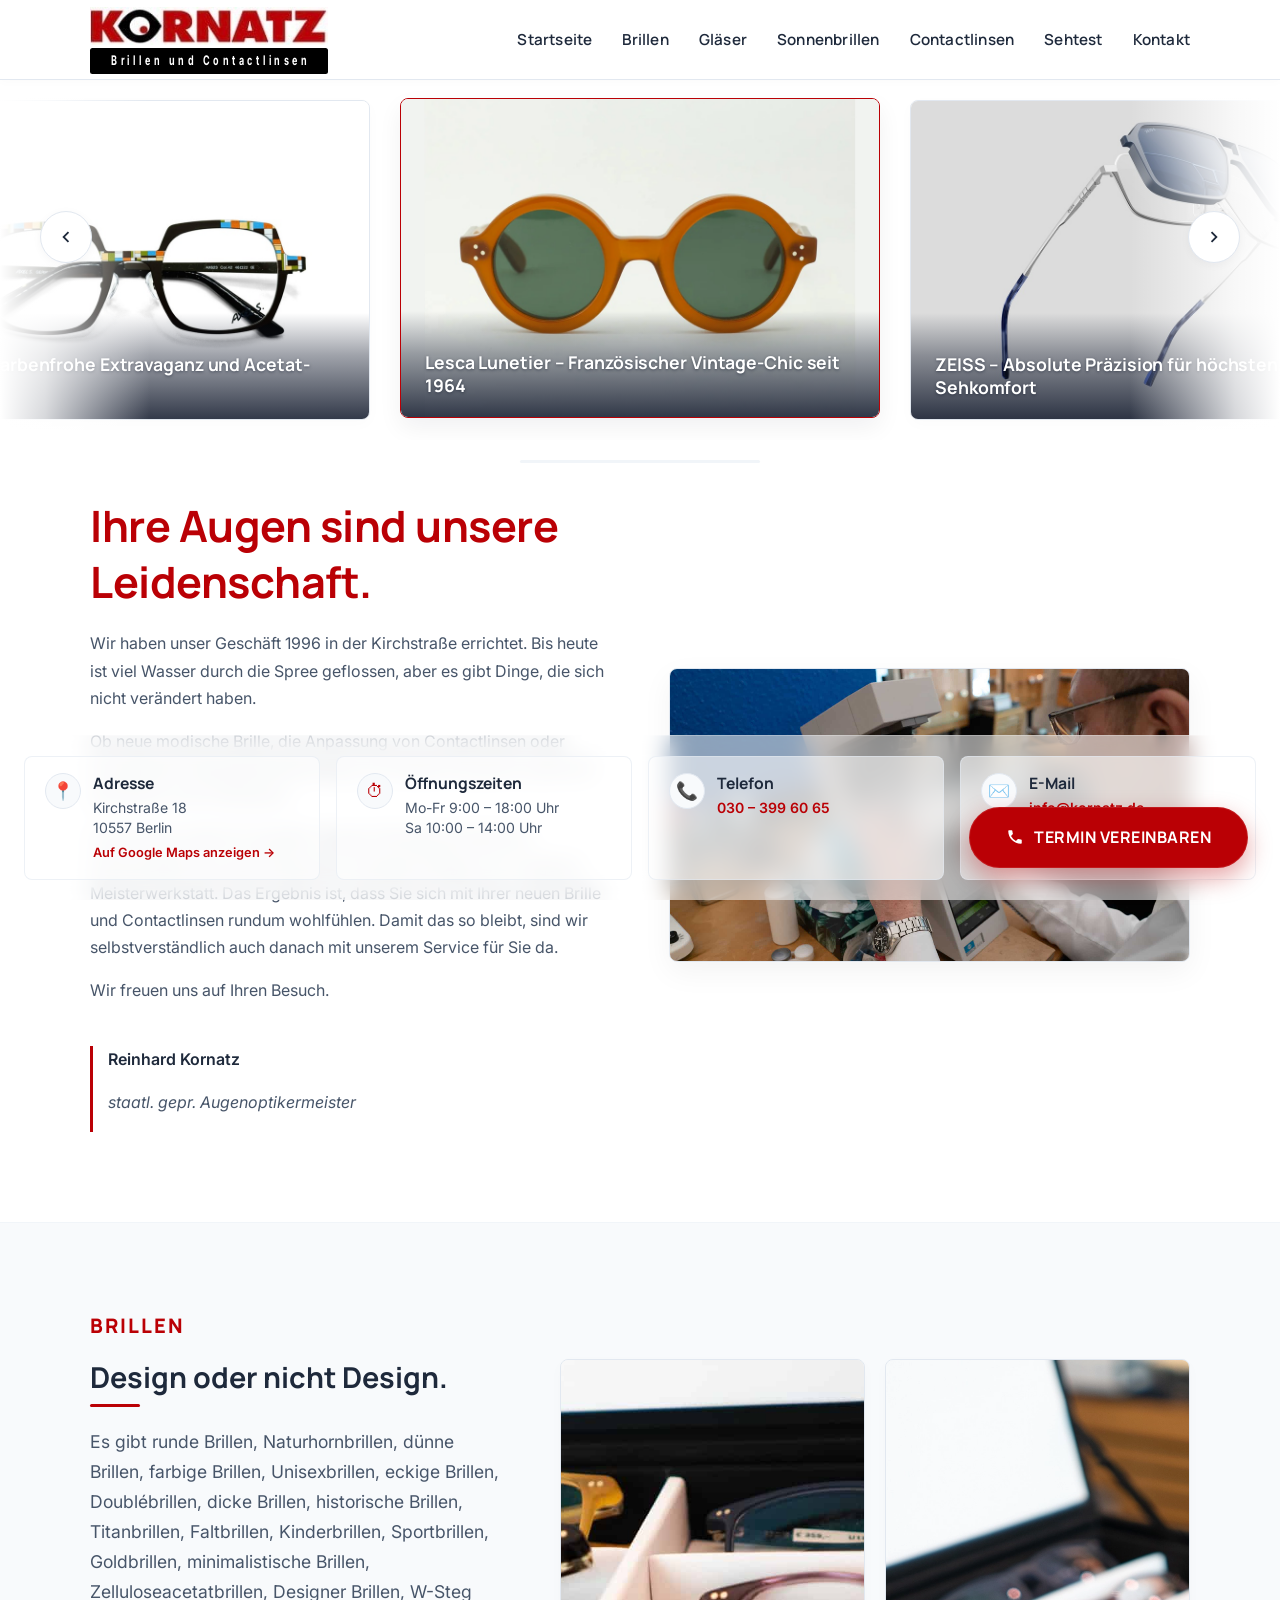
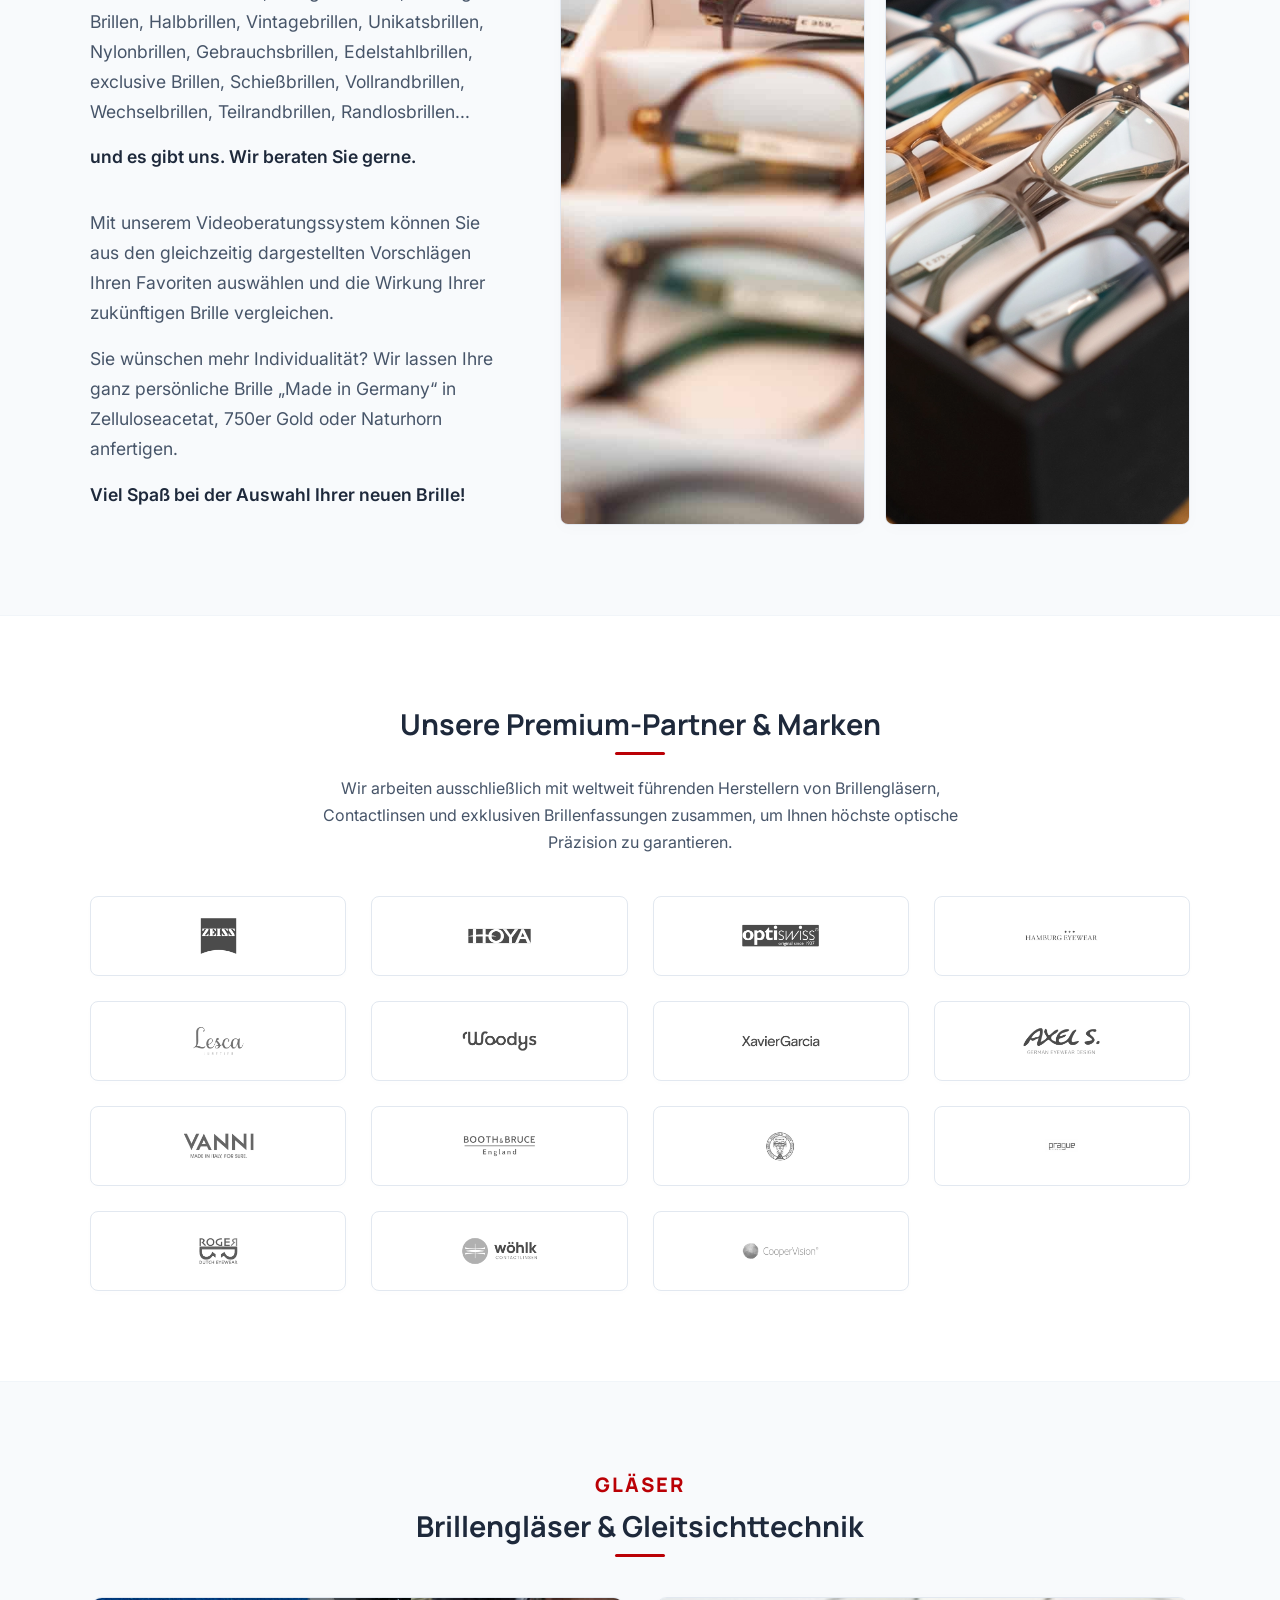
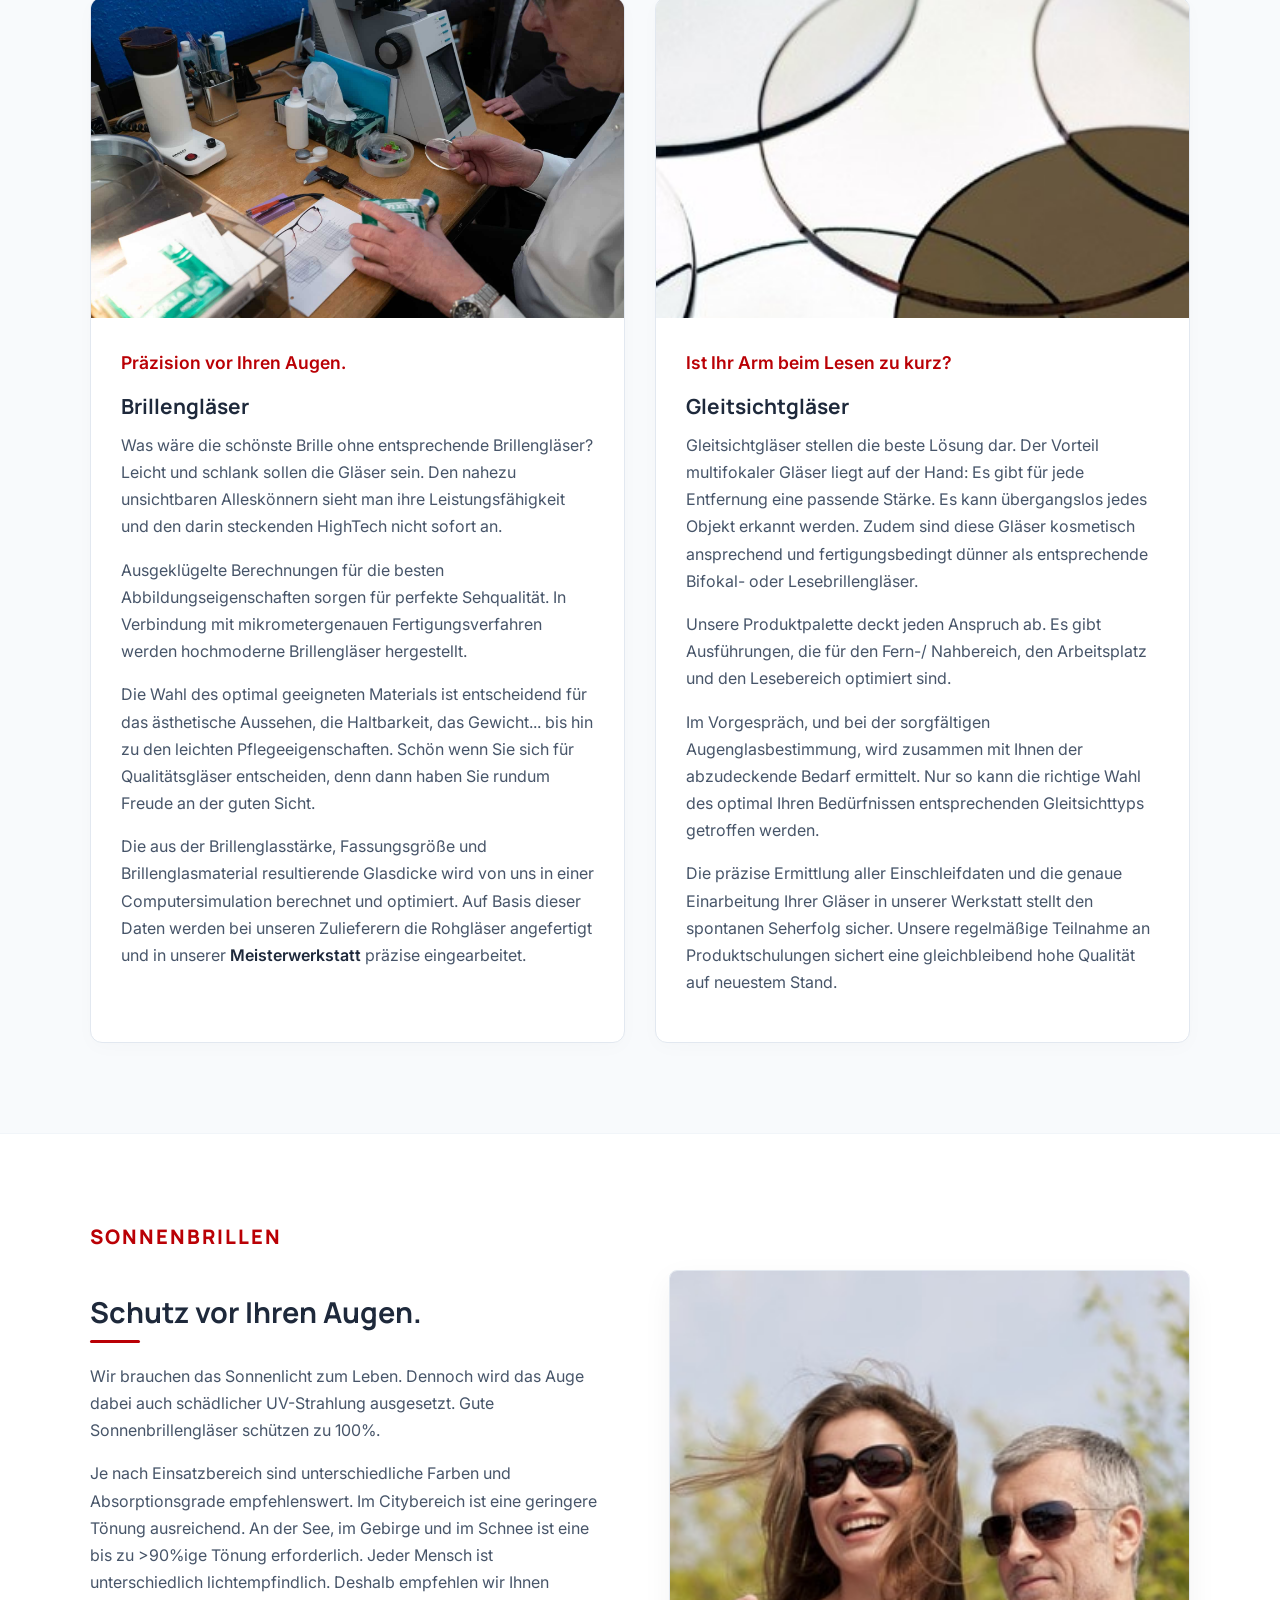
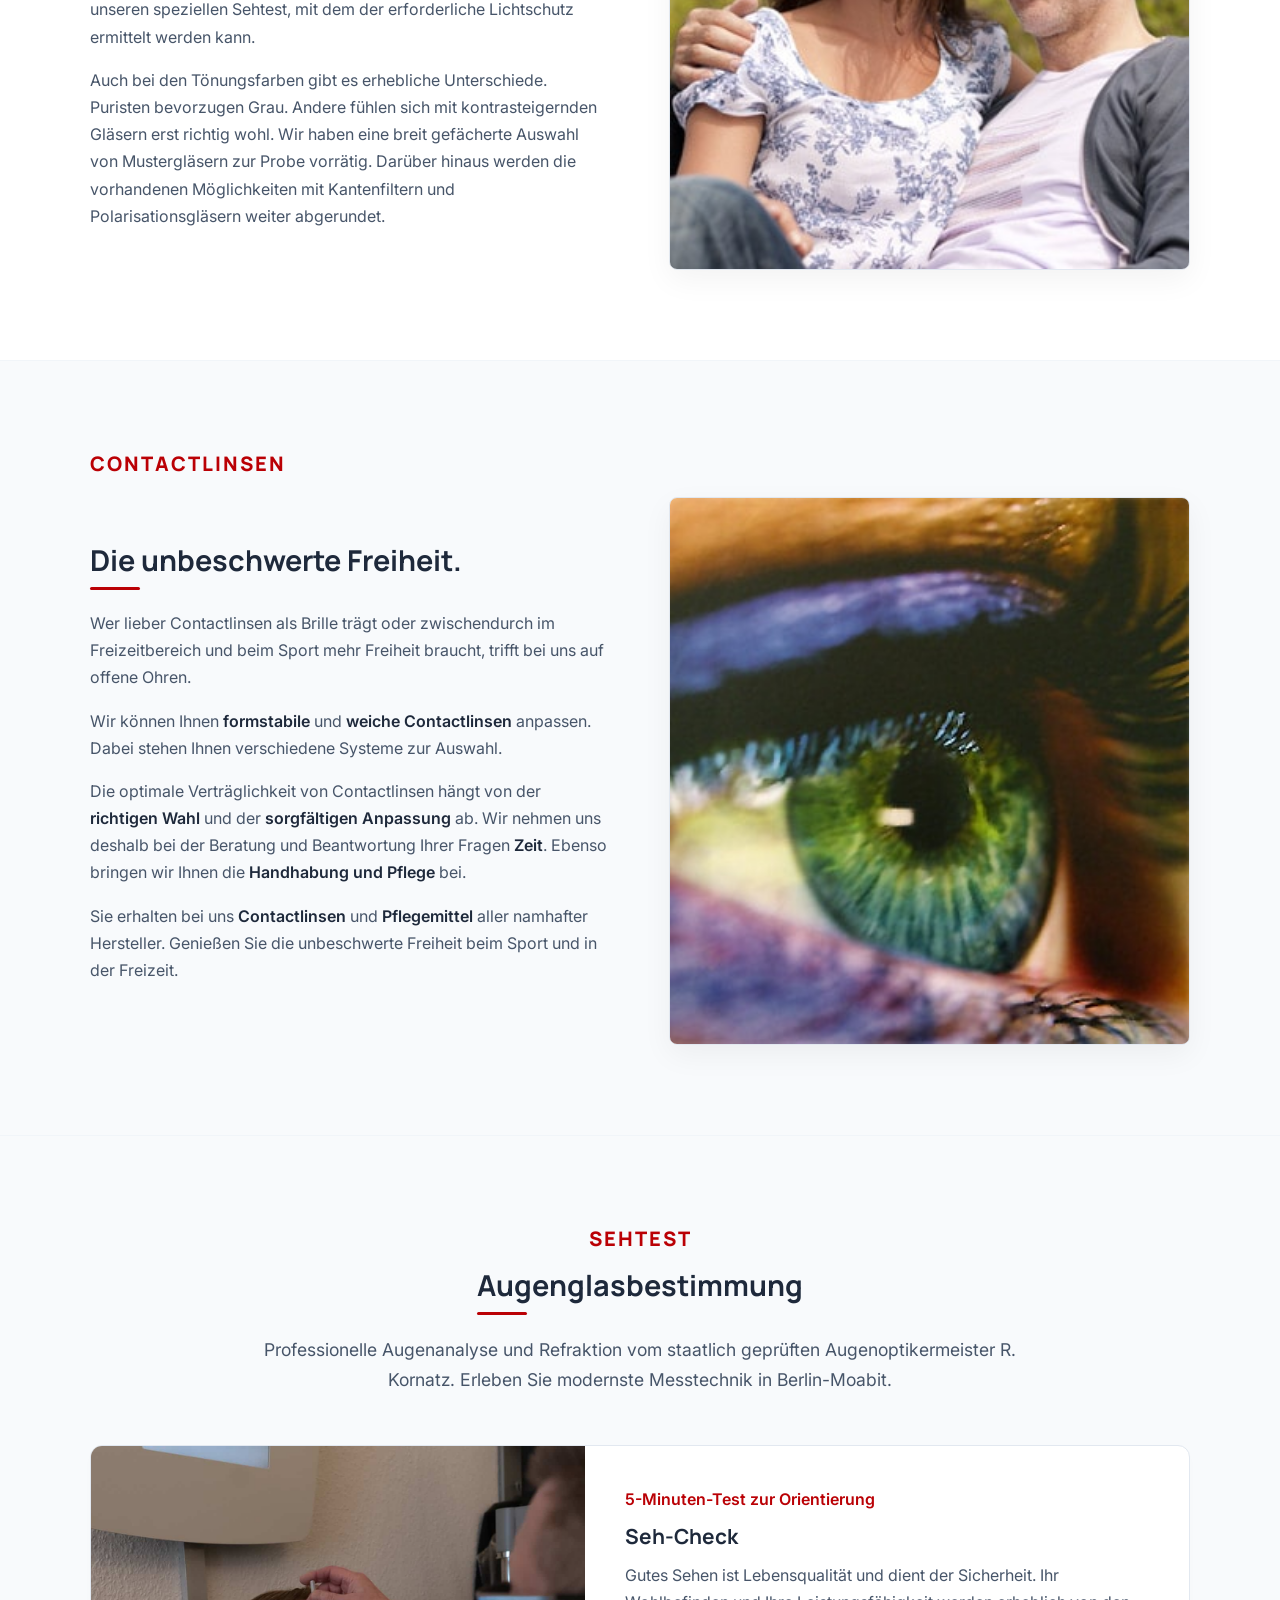
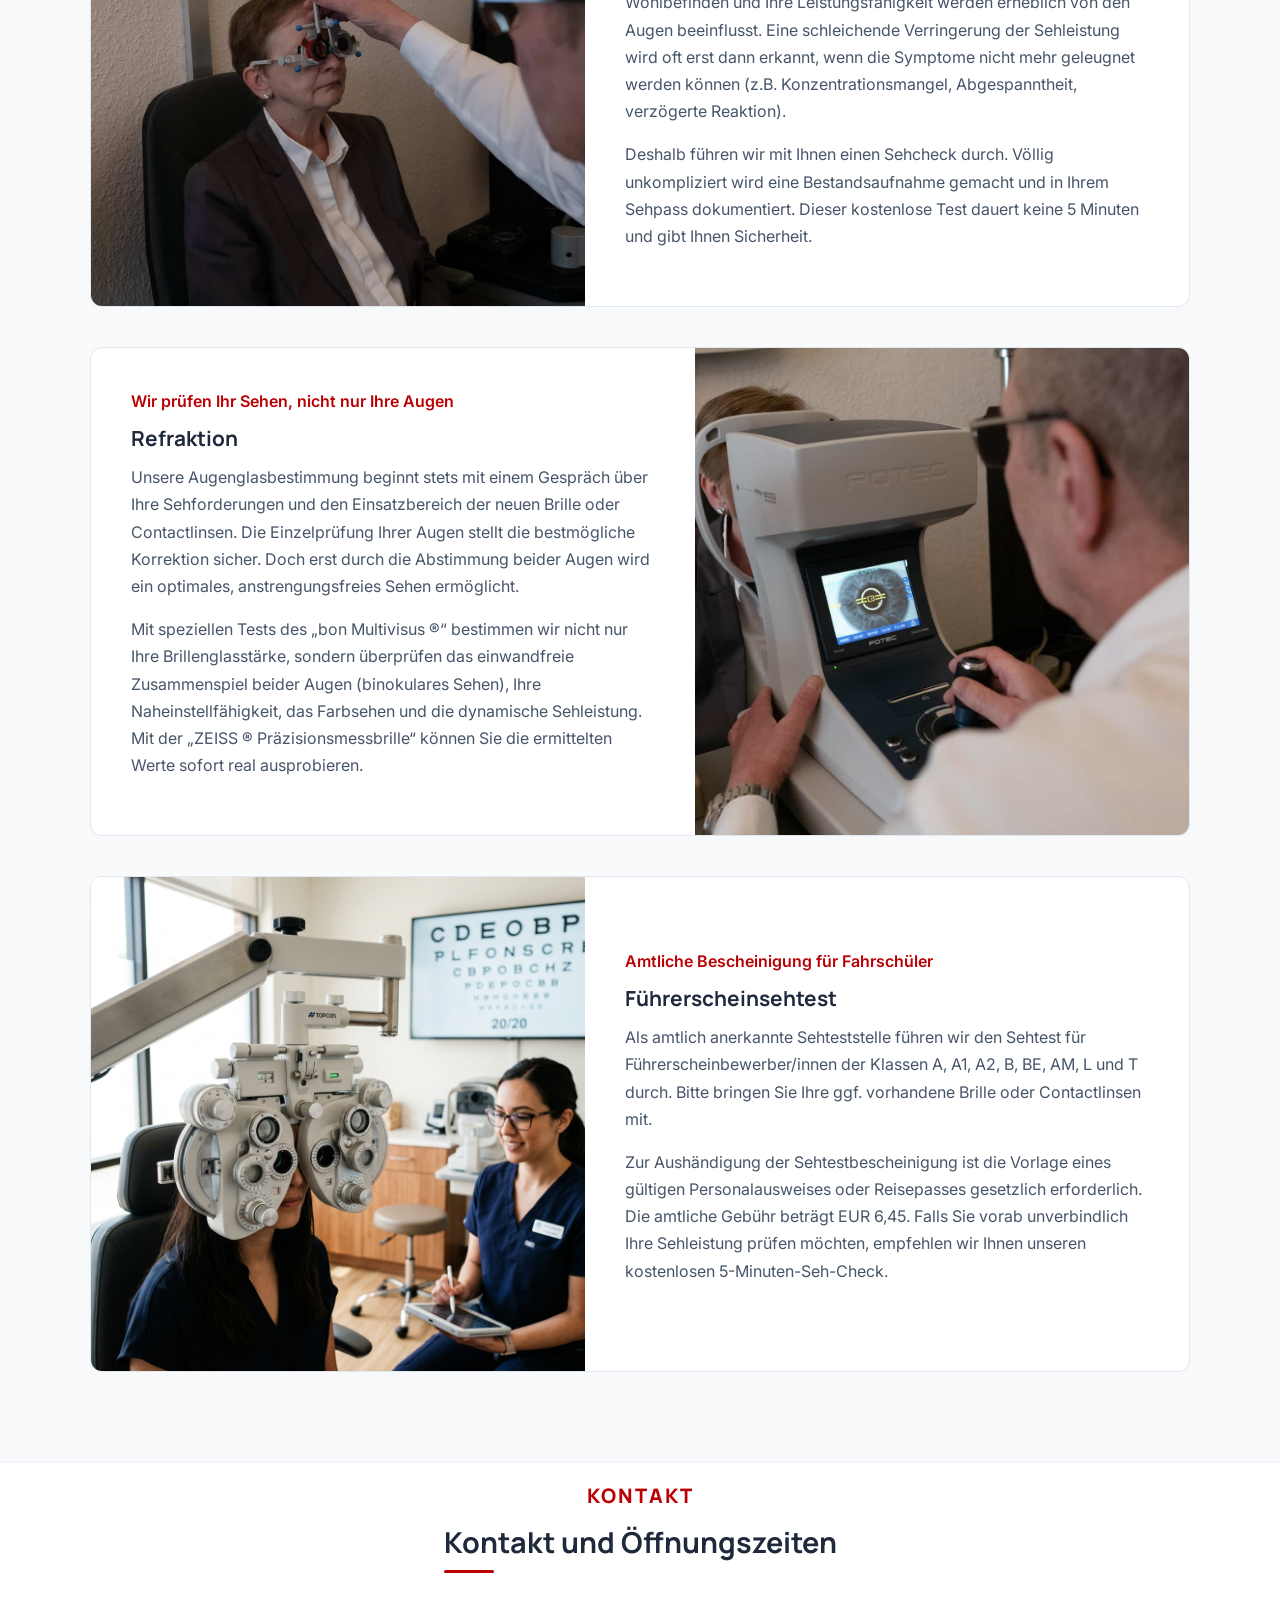
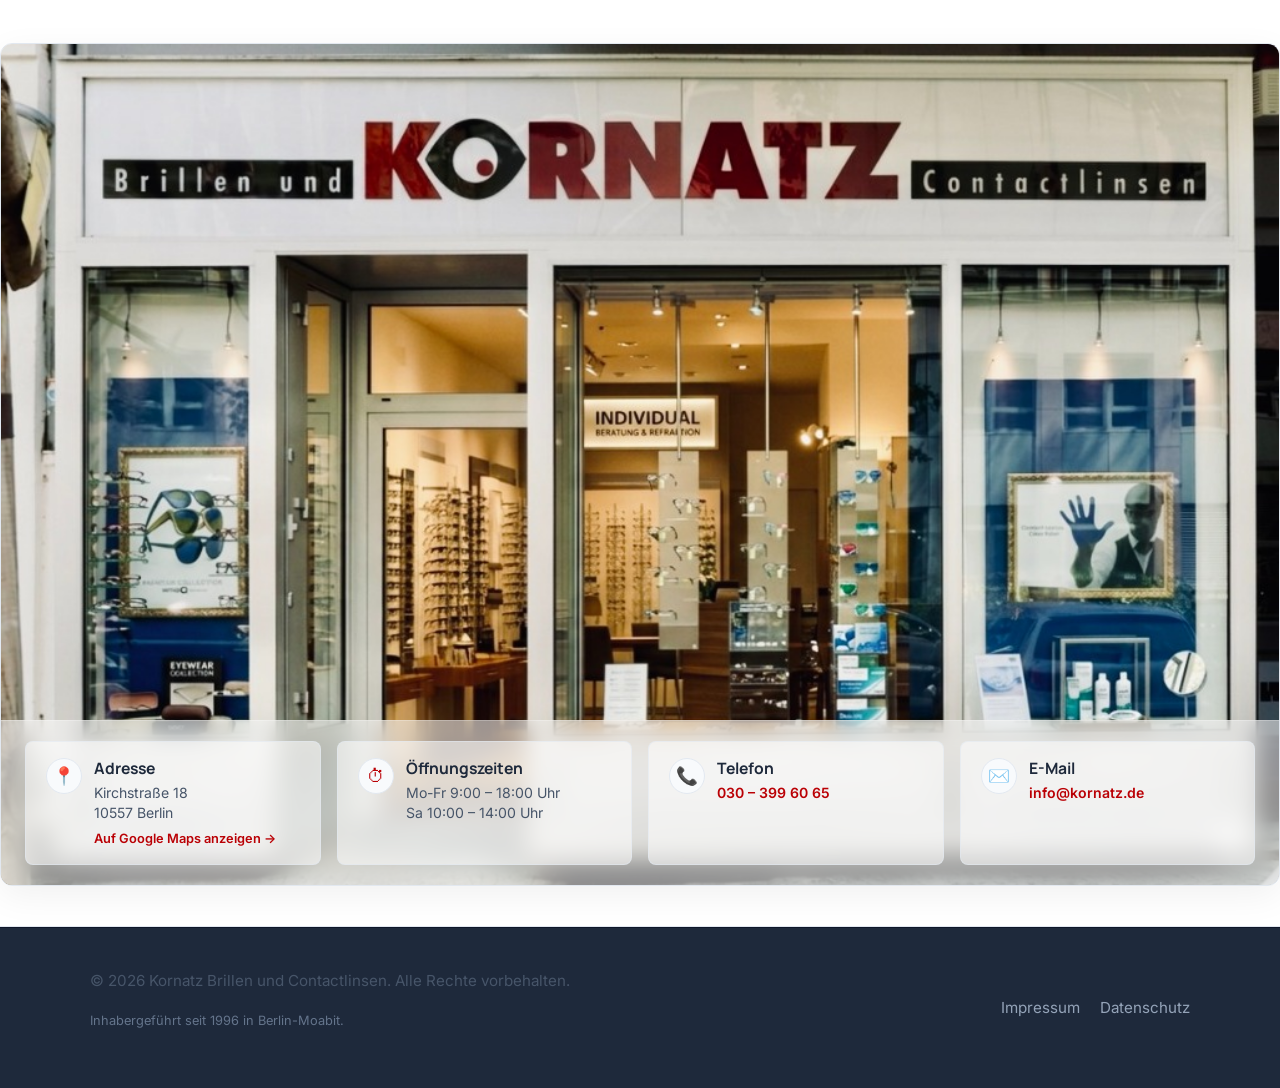
==== website/index.html @ ebb7fff6 "Add GitHub Actions workflow for deploying static content to GitHub Pages" ====
<!DOCTYPE html>
<html lang="de">

<head>
  <meta charset="UTF-8">
  <meta name="viewport" content="width=device-width, initial-scale=1.0">
  <title>Kornatz.de | Brillen und Contactlinsen</title>
  <meta name="description"
    content="Kornatz Brillen und Contactlinsen in Berlin Moabit. Ihr inhabergeführter Optiker seit 1996. Erleben Sie fachkundige Beratung, präzise Augenglasbestimmung und meisterhafte Anfertigung.">

  <!-- Preconnect Google Fonts for faster rendering -->
  <link rel="preconnect" href="https://fonts.googleapis.com">
  <link rel="preconnect" href="https://fonts.gstatic.com" crossorigin>
  <link
    href="https://fonts.googleapis.com/css2?family=Inter:wght@300;400;500;600;700&family=Manrope:wght@400;500;600;700;800&display=swap"
    rel="stylesheet">

  <!-- Custom design system stylesheet -->
  <link rel="stylesheet" href="style.css">
</head>

<body id="home">

  <!-- Header Navigation Area -->
  <header>
    <div class="container header-container">
      <a href="#home" class="logo-link" aria-label="Kornatz.de Startseite">
        <div class="logo-container">
          <img class="logo-img" src="images/logo.jpg" alt="Kornatz Brillen und Contactlinsen Logo">
          <div class="logo-banderole"><span class="logo-claim">Brillen und Contactlinsen</span></div>
        </div>
      </a>

      <!-- CSS Checkbox Hack for Hamburger Menu -->
      <input class="menu-btn" type="checkbox" id="menu-btn">
      <label class="menu-icon" for="menu-btn" aria-label="Menü öffnen/schließen">
        <span class="navicon"></span>
      </label>

      <nav class="nav-links">
        <a href="#home" onclick="document.getElementById('menu-btn').checked = false;">Startseite</a>
        <a href="#brillen" onclick="document.getElementById('menu-btn').checked = false;">Brillen</a>
        <a href="#glaeser" onclick="document.getElementById('menu-btn').checked = false;">Gläser</a>
        <a href="#sonnenschutz" onclick="document.getElementById('menu-btn').checked = false;">Sonnenbrillen</a>
        <a href="#contactlinsen" onclick="document.getElementById('menu-btn').checked = false;">Contactlinsen</a>
        <a href="#sehtest" onclick="document.getElementById('menu-btn').checked = false;">Sehtest</a>
        <a href="#kontakt" onclick="document.getElementById('menu-btn').checked = false;">Kontakt</a>
      </nav>
    </div>
  </header>

  <!-- Static Visual Gallery (Full-bleed breakout at very top of home page) -->
  <div class="carousel-container" id="carouselContainer">
    <!-- Chevron Left -->
    <button id="prevBtn" class="nav-btn nav-btn-left" aria-label="Zurück scrollen">
      <svg viewBox="0 0 24 24">
        <path d="M15.41 7.41L14 6l-6 6 6 6 1.41-1.41L10.83 12z" />
      </svg>
    </button>

    <!-- Horizontal Swipable Scroll Viewport -->
    <div class="carousel-viewport" id="carouselViewport" tabIndex="0"
      aria-label="Kornatz Interaktives Brillen-Karussell">
      <div class="carousel-track">

        <!-- ==================== SET A (Clones for left wrapping boundary) ==================== -->
        <!-- Card 1: Lesca Lunetier -->
        <div class="gallery-card" data-index="0" data-original="0">
          <div class="card-inner">
            <div class="card-image-wrapper">
              <img src="brillen/lesca.jpg" alt="Lesca Lunetier Brille" loading="lazy">
            </div>
            <div class="card-caption">
              <h3>Lesca Lunetier – Französischer Vintage-Chic seit 1964</h3>
            </div>
          </div>
        </div>

        <!-- Card 2: ZEISS -->
        <div class="gallery-card" data-index="1" data-original="1">
          <div class="card-inner">
            <div class="card-image-wrapper">
              <img src="brillen/zeiss.jpg" alt="ZEISS Brillenglas-Technologie" loading="lazy">
            </div>
            <div class="card-caption">
              <h3>ZEISS – Absolute Präzision für höchsten Sehkomfort</h3>
            </div>
          </div>
        </div>

        <!-- Card 3: Optiswiss -->
        <div class="gallery-card" data-index="2" data-original="2">
          <div class="card-inner">
            <div class="card-image-wrapper">
              <img src="brillen/optiswiss.jpg" alt="Optiswiss Schweizer Gläser" loading="lazy">
            </div>
            <div class="card-caption">
              <h3>Optiswiss – Schweizer Qualitätsgläser seit 1917</h3>
            </div>
          </div>
        </div>

        <!-- Card 4: Woodys Eyewear -->
        <div class="gallery-card" data-index="3" data-original="3">
          <div class="card-inner">
            <div class="card-image-wrapper">
              <img src="brillen/woodies.jpg" alt="Woodys Eyewear Brille" loading="lazy">
            </div>
            <div class="card-caption">
              <h3>Woodys Eyewear – Detailverliebter Farbakzent aus Barcelona</h3>
            </div>
          </div>
        </div>

        <!-- Card 5: Xavier Garcia -->
        <div class="gallery-card" data-index="4" data-original="4">
          <div class="card-inner">
            <div class="card-image-wrapper">
              <img src="brillen/xavier-garcia.jpg" alt="Xavier Garcia Designerbrille" loading="lazy">
            </div>
            <div class="card-caption">
              <h3>Xavier Garcia – Expressive Formen und mediterraner Charakter</h3>
            </div>
          </div>
        </div>

        <!-- Card 6: Axel S. Eyewear -->
        <div class="gallery-card" data-index="5" data-original="5">
          <div class="card-inner">
            <div class="card-image-wrapper">
              <img src="brillen/axel-s.jpg" alt="Axel S. Eyewear Brille" loading="lazy">
            </div>
            <div class="card-caption">
              <h3>Axel S. – Farbenfrohe Extravaganz und Acetat-Design</h3>
            </div>
          </div>
        </div>

        <!-- ==================== SET B (Main Interactive Core Set) ==================== -->
        <!-- Card 7: Lesca Lunetier -->
        <div class="gallery-card" data-index="6" data-original="0">
          <div class="card-inner">
            <div class="card-image-wrapper">
              <img src="brillen/lesca.jpg" alt="Lesca Lunetier Brille" loading="lazy">
            </div>
            <div class="card-caption">
              <h3>Lesca Lunetier – Französischer Vintage-Chic seit 1964</h3>
            </div>
          </div>
        </div>

        <!-- Card 8: ZEISS -->
        <div class="gallery-card" data-index="7" data-original="1">
          <div class="card-inner">
            <div class="card-image-wrapper">
              <img src="brillen/zeiss.jpg" alt="ZEISS Brillenglas-Technologie" loading="lazy">
            </div>
            <div class="card-caption">
              <h3>ZEISS – Absolute Präzision für höchsten Sehkomfort</h3>
            </div>
          </div>
        </div>

        <!-- Card 9: Optiswiss -->
        <div class="gallery-card" data-index="8" data-original="2">
          <div class="card-inner">
            <div class="card-image-wrapper">
              <img src="brillen/optiswiss.jpg" alt="Optiswiss Schweizer Gläser" loading="lazy">
            </div>
            <div class="card-caption">
              <h3>Optiswiss – Schweizer Qualitätsgläser seit 1917</h3>
            </div>
          </div>
        </div>

        <!-- Card 10: Woodys Eyewear -->
        <div class="gallery-card" data-index="9" data-original="3">
          <div class="card-inner">
            <div class="card-image-wrapper">
              <img src="brillen/woodies.jpg" alt="Woodys Eyewear Brille" loading="lazy">
            </div>
            <div class="card-caption">
              <h3>Woodys Eyewear – Detailverliebter Farbakzent aus Barcelona</h3>
            </div>
          </div>
        </div>

        <!-- Card 11: Xavier Garcia -->
        <div class="gallery-card" data-index="10" data-original="4">
          <div class="card-inner">
            <div class="card-image-wrapper">
              <img src="brillen/xavier-garcia.jpg" alt="Xavier Garcia Designerbrille" loading="lazy">
            </div>
            <div class="card-caption">
              <h3>Xavier Garcia – Expressive Formen und mediterraner Charakter</h3>
            </div>
          </div>
        </div>

        <!-- Card 12: Axel S. Eyewear -->
        <div class="gallery-card" data-index="11" data-original="5">
          <div class="card-inner">
            <div class="card-image-wrapper">
              <img src="brillen/axel-s.jpg" alt="Axel S. Eyewear Brille" loading="lazy">
            </div>
            <div class="card-caption">
              <h3>Axel S. – Farbenfrohe Extravaganz und Acetat-Design</h3>
            </div>
          </div>
        </div>

        <!-- ==================== SET C (Clones for right wrapping boundary) ==================== -->
        <!-- Card 13: Lesca Lunetier -->
        <div class="gallery-card" data-index="12" data-original="0">
          <div class="card-inner">
            <div class="card-image-wrapper">
              <img src="brillen/lesca.jpg" alt="Lesca Lunetier Brille" loading="lazy">
            </div>
            <div class="card-caption">
              <h3>Lesca Lunetier – Französischer Vintage-Chic seit 1964</h3>
            </div>
          </div>
        </div>

        <!-- Card 14: ZEISS -->
        <div class="gallery-card" data-index="13" data-original="1">
          <div class="card-inner">
            <div class="card-image-wrapper">
              <img src="brillen/zeiss.jpg" alt="ZEISS Brillenglas-Technologie" loading="lazy">
            </div>
            <div class="card-caption">
              <h3>ZEISS – Absolute Präzision für höchsten Sehkomfort</h3>
            </div>
          </div>
        </div>

        <!-- Card 15: Optiswiss -->
        <div class="gallery-card" data-index="14" data-original="2">
          <div class="card-inner">
            <div class="card-image-wrapper">
              <img src="brillen/optiswiss.jpg" alt="Optiswiss Schweizer Gläser" loading="lazy">
            </div>
            <div class="card-caption">
              <h3>Optiswiss – Schweizer Qualitätsgläser seit 1917</h3>
            </div>
          </div>
        </div>

        <!-- Card 16: Woodys Eyewear -->
        <div class="gallery-card" data-index="15" data-original="3">
          <div class="card-inner">
            <div class="card-image-wrapper">
              <img src="brillen/woodies.jpg" alt="Woodys Eyewear Brille" loading="lazy">
            </div>
            <div class="card-caption">
              <h3>Woodys Eyewear – Detailverliebter Farbakzent aus Barcelona</h3>
            </div>
          </div>
        </div>

        <!-- Card 17: Xavier Garcia -->
        <div class="gallery-card" data-index="16" data-original="4">
          <div class="card-inner">
            <div class="card-image-wrapper">
              <img src="brillen/xavier-garcia.jpg" alt="Xavier Garcia Designerbrille" loading="lazy">
            </div>
            <div class="card-caption">
              <h3>Xavier Garcia – Expressive Formen und mediterraner Charakter</h3>
            </div>
          </div>
        </div>

        <!-- Card 18: Axel S. Eyewear -->
        <div class="gallery-card" data-index="17" data-original="5">
          <div class="card-inner">
            <div class="card-image-wrapper">
              <img src="brillen/axel-s.jpg" alt="Axel S. Eyewear Brille" loading="lazy">
            </div>
            <div class="card-caption">
              <h3>Axel S. – Farbenfrohe Extravaganz und Acetat-Design</h3>
            </div>
          </div>
        </div>

      </div>
    </div>

    <!-- Chevron Right -->
    <button id="nextBtn" class="nav-btn nav-btn-right" aria-label="Vorwärts scrollen">
      <svg viewBox="0 0 24 24">
        <path d="M8.59 16.59L10 18l6-6-6-6-1.41 1.41L13.17 12z" />
      </svg>
    </button>

    <!-- Bottom Controls & Scroll Progress Bar -->
    <div class="controls-container">
      <div class="progress-bar-container" aria-hidden="true">
        <div class="progress-bar-fill" id="progressBarFill"></div>
      </div>
    </div>
  </div>


  <!-- Hero Introduction Section -->
  <section class="hero-section">
    <div class="container hero-wrapper">
      <div class="info-bar">
        <div class="info-box">
          <div class="info-icon" aria-hidden="true">📍</div>
          <div class="info-content">
            <h3>Adresse</h3>
            <p>Kirchstraße 18<br>10557 Berlin</p>
            <p style="margin-top: 6px; font-size: 0.8rem;">
              <a href="https://www.google.com/maps/search/?api=1&query=Kornatz+Brillen+und+Contactlinsen+Kirchstraße+18+10557+Berlin"
                target="_blank" rel="noopener noreferrer" style="color: var(--accent-red); font-weight: 600;">
                Auf Google Maps anzeigen &rarr;
              </a>
            </p>
          </div>
        </div>
        <div class="info-box">
          <div class="info-icon" aria-hidden="true">⏱</div>
          <div class="info-content">
            <h3>Öffnungszeiten</h3>
            <p>Mo-Fr 9:00 – 18:00 Uhr<br>Sa 10:00 – 14:00 Uhr</p>
          </div>
        </div>
        <div class="info-box">
          <div class="info-icon" aria-hidden="true">📞</div>
          <div class="info-content">
            <h3>Telefon</h3>
            <p><a href="tel:0303996065">030 – 399 60 65</a></p>
          </div>
        </div>
        <div class="info-box">
          <div class="info-icon" aria-hidden="true">✉️</div>
          <div class="info-content">
            <h3>E-Mail</h3>
            <p><a href="mailto:info@kornatz.de">info@kornatz.de</a></p>
          </div>
        </div>
      </div>
      <div class="hero-text">
        <h1>Ihre Augen sind unsere Leidenschaft.</h1>
        <p>Wir haben unser Geschäft 1996 in der Kirchstraße errichtet. Bis heute ist viel Wasser durch die Spree
          geflossen, aber es gibt Dinge, die sich nicht verändert haben.</p>
        <p>Ob neue modische Brille, die Anpassung von Contactlinsen oder kompetente Augenglasbestimmung, wir beraten Sie
          gerne, jederzeit persönlich und umfassend.</p>
        <p>Unser Name steht für Qualität. In jede Anfertigung fließt Ihre Individualität und unser Wissen ein. Deshalb
          fertigen wir in eigener Meisterwerkstatt. Das Ergebnis ist, dass Sie sich mit Ihrer neuen Brille und
          Contactlinsen rundum wohlfühlen. Damit das so bleibt, sind wir selbstverständlich auch danach mit unserem
          Service für Sie da.</p>
        <p>Wir freuen uns auf Ihren Besuch.</p>
        <div class="signature">
          <p><strong>Reinhard Kornatz</strong></p>
          <p><em>staatl. gepr. Augenoptikermeister</em></p>
        </div>
      </div>
      <div class="hero-image-wrapper">
        <img src="images/storefront.jpg" alt="Kornatz Brillen und Linsen Ladenfront Moabit" width="2048" height="1152"
          loading="eager">
      </div>
    </div>
  </section>

  <!-- Brillen Collection Showcase -->
  <section id="brillen" class="bg-alt">
    <div class="container">
      <h1 class="section-chapter-title">Brillen</h1>
      <div class="showcase-grid" style="margin-top: 20px;">
        <div class="showcase-text">
          <h2>Design oder nicht Design.</h2>
          <p>Es gibt runde Brillen, Naturhornbrillen, dünne Brillen, farbige Brillen, Unisexbrillen, eckige Brillen,
            Doublébrillen, dicke Brillen, historische Brillen, Titanbrillen, Faltbrillen, Kinderbrillen, Sportbrillen,
            Goldbrillen, minimalistische Brillen, Zelluloseacetatbrillen, Designer Brillen, W-Steg Brillen, Halbbrillen,
            Vintagebrillen, Unikatsbrillen, Nylonbrillen, Gebrauchsbrillen, Edelstahlbrillen, exclusive Brillen,
            Schießbrillen, Vollrandbrillen, Wechselbrillen, Teilrandbrillen, Randlosbrillen...</p>
          <p><strong>und es gibt uns. Wir beraten Sie gerne.</strong></p>
          <p style="margin-top: 20px;">Mit unserem Videoberatungssystem können Sie aus den gleichzeitig dargestellten
            Vorschlägen Ihren Favoriten auswählen und die Wirkung Ihrer zukünftigen Brille vergleichen.</p>
          <p>Sie wünschen mehr Individualität? Wir lassen Ihre ganz persönliche Brille „Made in Germany“ in
            Zelluloseacetat, 750er Gold oder Naturhorn anfertigen.</p>
          <p><strong>Viel Spaß bei der Auswahl Ihrer neuen Brille!</strong></p>
        </div>
        <div class="showcase-images">
          <div class="img-frame">
            <img src="images/brillen_showcase1.jpg" alt="Kornatz Brillen Kollektion Nahaufnahme" width="2048"
              height="1152" loading="lazy">
          </div>
          <div class="img-frame">
            <img src="images/brillen_showcase2.webp" alt="Kornatz Brillenberatung & Details" width="819" height="1152"
              loading="lazy">
          </div>
        </div>
      </div>
    </div>
  </section>

  <!-- Brands Section -->
  <section id="brands">
    <div class="container">
      <h2 class="align-center">Unsere Premium-Partner & Marken</h2>
      <p style="text-align: center; max-width: 700px; margin: 0 auto 30px auto; color: var(--text-secondary);">Wir
        arbeiten ausschließlich mit weltweit führenden Herstellern von Brillengläsern, Contactlinsen und exklusiven
        Brillenfassungen zusammen, um Ihnen höchste optische Präzision zu garantieren.</p>

      <div class="brands-grid">
        <div class="brand-card"><img src="images/brands/zeiss.webp" alt="ZEISS Brillengläser" loading="lazy"></div>
        <div class="brand-card"><img src="images/brands/hoya.webp" alt="Hoya Lenses" loading="lazy"></div>
        <div class="brand-card"><img src="images/brands/optiswiss.webp" alt="Optiswiss" loading="lazy"></div>
        <div class="brand-card"><img src="images/brands/hb.webp" alt="Hoffmann Natural Eyewear" loading="lazy"></div>
        <div class="brand-card"><img src="images/brands/lesca.webp" alt="Lesca Lunetier" loading="lazy"></div>
        <div class="brand-card"><img src="images/brands/woodys.webp" alt="Woodys Eyewear" loading="lazy"></div>
        <div class="brand-card"><img src="images/brands/x-garcia.webp" alt="Xavier Garcia" loading="lazy"></div>
        <div class="brand-card"><img src="images/brands/axel.webp" alt="Axel S Eyewear" loading="lazy"></div>
        <div class="brand-card"><img src="images/brands/vanni.webp" alt="Vanni Eyewear" loading="lazy"></div>
        <div class="brand-card"><img src="images/brands/booth.webp" alt="Booth & Bruce" loading="lazy"></div>
        <div class="brand-card"><img src="images/brands/reinhold.webp" alt="Reinhold Eyewear" loading="lazy"></div>
        <div class="brand-card"><img src="images/brands/prague.webp" alt="Prague Eyewear" loading="lazy"></div>
        <div class="brand-card"><img src="images/brands/roger.webp" alt="Roger Eyewear" loading="lazy"></div>
        <div class="brand-card"><img src="images/brands/unbenannt.webp" alt="Kornatz Partner" loading="lazy"></div>
        <div class="brand-card"><img src="images/brands/cooper.webp" alt="CooperVision" loading="lazy"></div>
      </div>
    </div>
  </section>

  <!-- Glasses Section (Brillengläser & Gleitsichtgläser) -->
  <section id="glaeser" class="bg-alt">
    <div class="container">
      <h1 class="section-chapter-title align-center">Gläser</h1>
      <h2 class="align-center" style="margin-top: 10px;">Brillengläser & Gleitsichttechnik</h2>

      <div class="split-grid" style="margin-top: 40px;">
        <div class="split-card">
          <div class="split-card-img">
            <img src="images/brillenglaeser.jpg" alt="Optiker arbeitet an präzisen Brillengläsern" loading="lazy">
          </div>
          <div class="split-card-content">
            <p class="lead">Präzision vor Ihren Augen.</p>
            <h3>Brillengläser</h3>
            <p>Was wäre die schönste Brille ohne entsprechende Brillengläser? Leicht und schlank sollen die Gläser sein.
              Den nahezu unsichtbaren Alleskönnern sieht man ihre Leistungsfähigkeit und den darin steckenden HighTech
              nicht sofort an.</p>
            <p>Ausgeklügelte Berechnungen für die besten Abbildungseigenschaften sorgen für perfekte Sehqualität. In
              Verbindung mit mikrometergenauen Fertigungsverfahren werden hochmoderne Brillengläser hergestellt.</p>
            <p>Die Wahl des optimal geeigneten Materials ist entscheidend für das ästhetische Aussehen, die Haltbarkeit,
              das Gewicht... bis hin zu den leichten Pflegeeigenschaften. Schön wenn Sie sich für Qualitätsgläser
              entscheiden, denn dann haben Sie rundum Freude an der guten Sicht.</p>
            <p>Die aus der Brillenglasstärke, Fassungsgröße und Brillenglasmaterial resultierende Glasdicke wird von uns
              in einer Computersimulation berechnet und optimiert. Auf Basis dieser Daten werden bei unseren Zulieferern
              die Rohgläser angefertigt und in unserer <strong>Meisterwerkstatt</strong> präzise eingearbeitet.</p>
          </div>
        </div>

        <div class="split-card">
          <div class="split-card-img">
            <img src="images/brgl.jpg" alt="Nahaufnahme von meisterhaft geschliffenen Gleitsichtgläsern" loading="lazy">
          </div>
          <div class="split-card-content">
            <p class="lead">Ist Ihr Arm beim Lesen zu kurz?</p>
            <h3>Gleitsichtgläser</h3>
            <p>Gleitsichtgläser stellen die beste Lösung dar. Der Vorteil multifokaler Gläser liegt auf der Hand: Es
              gibt für jede Entfernung eine passende Stärke. Es kann übergangslos jedes Objekt erkannt werden. Zudem
              sind diese Gläser kosmetisch ansprechend und fertigungsbedingt dünner als entsprechende Bifokal- oder
              Lesebrillengläser.</p>
            <p>Unsere Produktpalette deckt jeden Anspruch ab. Es gibt Ausführungen, die für den Fern-/ Nahbereich, den
              Arbeitsplatz und den Lesebereich optimiert sind.</p>
            <p>Im Vorgespräch, und bei der sorgfältigen Augenglasbestimmung, wird zusammen mit Ihnen der abzudeckende
              Bedarf ermittelt. Nur so kann die richtige Wahl des optimal Ihren Bedürfnissen entsprechenden
              Gleitsichttyps getroffen werden.</p>
            <p>Die präzise Ermittlung aller Einschleifdaten und die genaue Einarbeitung Ihrer Gläser in unserer
              Werkstatt stellt den spontanen Seherfolg sicher. Unsere regelmäßige Teilnahme an Produktschulungen sichert
              eine gleichbleibend hohe Qualität auf neuestem Stand.</p>
          </div>
        </div>
      </div>
    </div>
  </section>

  <!-- Sonnenschutz Section -->
  <section id="sonnenschutz">
    <div class="container">
      <h1 class="section-chapter-title">Sonnenbrillen</h1>
      <div class="lenses-showcase" style="margin-top: 20px;">
        <div class="lenses-text">
          <h2>Schutz vor Ihren Augen.</h2>
          <p>Wir brauchen das Sonnenlicht zum Leben. Dennoch wird das Auge dabei auch schädlicher UV-Strahlung
            ausgesetzt. Gute Sonnenbrillengläser schützen zu 100%.</p>
          <p>Je nach Einsatzbereich sind unterschiedliche Farben und Absorptionsgrade empfehlenswert. Im Citybereich ist
            eine geringere Tönung ausreichend. An der See, im Gebirge und im Schnee ist eine bis zu &gt;90%ige Tönung
            erforderlich. Jeder Mensch ist unterschiedlich lichtempfindlich. Deshalb empfehlen wir Ihnen unseren
            speziellen Sehtest, mit dem der erforderliche Lichtschutz ermittelt werden kann.</p>
          <p>Auch bei den Tönungsfarben gibt es erhebliche Unterschiede. Puristen bevorzugen Grau. Andere fühlen sich
            mit kontrasteigernden Gläsern erst richtig wohl. Wir haben eine breit gefächerte Auswahl von Mustergläsern
            zur Probe vorrätig. Darüber hinaus werden die vorhandenen Möglichkeiten mit Kantenfiltern und
            Polarisationsgläsern weiter abgerundet.</p>
        </div>
        <div class="lenses-image-wrapper">
          <img src="images/hoya-sonne.jpg" alt="Sonnenschutzgläser Schutz vor UV-Strahlung" loading="lazy" width="800"
            height="533">
        </div>
      </div>
    </div>
  </section>

  <!-- Contactlinsen Section -->
  <section id="contactlinsen" class="bg-alt">
    <div class="container">
      <h1 class="section-chapter-title">Contactlinsen</h1>
      <div class="lenses-showcase reverse" style="margin-top: 20px;">
        <div class="lenses-image-wrapper">
          <img src="images/auge.jpeg" alt="Contactlinse wird auf das Auge aufgesetzt" loading="lazy" width="800"
            height="533">
        </div>
        <div class="lenses-text">
          <h2>Die unbeschwerte Freiheit.</h2>
          <p>Wer lieber Contactlinsen als Brille trägt oder zwischendurch im Freizeitbereich und beim Sport mehr
            Freiheit braucht, trifft bei uns auf offene Ohren.</p>
          <p>Wir können Ihnen <strong>formstabile</strong> und <strong>weiche Contactlinsen</strong> anpassen. Dabei
            stehen Ihnen verschiedene Systeme zur Auswahl.</p>
          <p>Die optimale Verträglichkeit von Contactlinsen hängt von der <strong>richtigen Wahl</strong> und der
            <strong>sorgfältigen Anpassung</strong> ab. Wir nehmen uns deshalb bei der Beratung und Beantwortung Ihrer
            Fragen <strong>Zeit</strong>. Ebenso bringen wir Ihnen die <strong>Handhabung und Pflege</strong> bei.
          </p>
          <p>Sie erhalten bei uns <strong>Contactlinsen</strong> und <strong>Pflegemittel</strong> aller namhafter
            Hersteller. Genießen Sie die unbeschwerte Freiheit beim Sport und in der Freizeit.</p>
        </div>
      </div>
    </div>
  </section>

  <!-- Eye Exam & Bestimmung Section -->
  <section id="sehtest" class="bg-alt">
    <div class="container">
      <h1 class="section-chapter-title align-center">Sehtest</h1>
      <div class="sehtest-intro" style="margin-top: 15px;">
        <h2>Augenglasbestimmung</h2>
        <p>Professionelle Augenanalyse und Refraktion vom staatlich geprüften Augenoptikermeister R. Kornatz. Erleben
          Sie modernste Messtechnik in Berlin-Moabit.</p>
      </div>

      <div class="tests-stack">

        <!-- Test 1: Seh-Check -->
        <div class="test-item">
          <div class="test-img-wrap">
            <img src="images/sehcheck.jpg" alt="Schneller Sehtest / Seh-Check" loading="lazy">
          </div>
          <div class="test-content-wrap">
            <p class="test-lead">5-Minuten-Test zur Orientierung</p>
            <h3>Seh-Check</h3>
            <p>Gutes Sehen ist Lebensqualität und dient der Sicherheit. Ihr Wohlbefinden und Ihre Leistungsfähigkeit
              werden erheblich von den Augen beeinflusst. Eine schleichende Verringerung der Sehleistung wird oft erst
              dann erkannt, wenn die Symptome nicht mehr geleugnet werden können (z.B. Konzentrationsmangel,
              Abgespanntheit, verzögerte Reaktion).</p>
            <p>Deshalb führen wir mit Ihnen einen Sehcheck durch. Völlig unkompliziert wird eine Bestandsaufnahme
              gemacht und in Ihrem Sehpass dokumentiert. Dieser kostenlose Test dauert keine 5 Minuten und gibt Ihnen
              Sicherheit.</p>
          </div>
        </div>

        <!-- Test 2: Refraktion -->
        <div class="test-item">
          <div class="test-img-wrap">
            <img src="images/refraktion.jpg" alt="Professionelle Refraktionsprüfung" loading="lazy">
          </div>
          <div class="test-content-wrap">
            <p class="test-lead">Wir prüfen Ihr Sehen, nicht nur Ihre Augen</p>
            <h3>Refraktion</h3>
            <p>Unsere Augenglasbestimmung beginnt stets mit einem Gespräch über Ihre Sehforderungen und den
              Einsatzbereich der neuen Brille oder Contactlinsen. Die Einzelprüfung Ihrer Augen stellt die bestmögliche
              Korrektion sicher. Doch erst durch die Abstimmung beider Augen wird ein optimales, anstrengungsfreies
              Sehen ermöglicht.</p>
            <p>Mit speziellen Tests des „bon Multivisus ®“ bestimmen wir nicht nur Ihre Brillenglasstärke, sondern
              überprüfen das einwandfreie Zusammenspiel beider Augen (binokulares Sehen), Ihre Naheinstellfähigkeit, das
              Farbsehen und die dynamische Sehleistung. Mit der „ZEISS ® Präzisionsmessbrille“ können Sie die
              ermittelten Werte sofort real ausprobieren.</p>
          </div>
        </div>

        <!-- Test 3: Führerscheinsehtest -->
        <div class="test-item">
          <div class="test-img-wrap">
            <img src="images/fuehrerscheinsehtest.png" alt="Amtlich anerkannter Führerschein-Sehtest" loading="lazy">
          </div>
          <div class="test-content-wrap">
            <p class="test-lead">Amtliche Bescheinigung für Fahrschüler</p>
            <h3>Führerscheinsehtest</h3>
            <p>Als amtlich anerkannte Sehteststelle führen wir den Sehtest für Führerscheinbewerber/innen der Klassen A,
              A1, A2, B, BE, AM, L und T durch. Bitte bringen Sie Ihre ggf. vorhandene Brille oder Contactlinsen mit.
            </p>
            <p>Zur Aushändigung der Sehtestbescheinigung ist die Vorlage eines gültigen Personalausweises oder
              Reisepasses gesetzlich erforderlich. Die amtliche Gebühr beträgt EUR 6,45. Falls Sie vorab unverbindlich
              Ihre Sehleistung prüfen möchten, empfehlen wir Ihnen unseren kostenlosen 5-Minuten-Seh-Check.</p>
          </div>
        </div>

      </div>
    </div>
  </section>


  <!-- Bottom Teaser Storefront Section (Grand Finale storefront visual) -->
  <section id="kontakt" class="teaser-section">
    <div class="container">
      <h1 class="section-chapter-title align-center">Kontakt</h1>
      <div class="sehtest-intro" style="margin-top: 15px;">
        <h2>Kontakt und Öffnungszeiten</h2>
      </div>
    </div>
    <div class="teaser-image-container">
      <img class="teaser-img" src="images/storefront_teaser.jpg"
        alt="Kornatz Brillen und Contactlinsen Ladenfront in Berlin-Moabit" width="1200" height="750" loading="lazy">

      <!-- Horizontal Info Bar (Öffnungszeiten etc) Overlaid on bottom of image -->
      <div class="info-bar">
        <div class="info-box">
          <div class="info-icon" aria-hidden="true">📍</div>
          <div class="info-content">
            <h3>Adresse</h3>
            <p>Kirchstraße 18<br>10557 Berlin</p>
            <p style="margin-top: 6px; font-size: 0.8rem;">
              <a href="https://www.google.com/maps/search/?api=1&query=Kornatz+Brillen+und+Contactlinsen+Kirchstraße+18+10557+Berlin"
                target="_blank" rel="noopener noreferrer" style="color: var(--accent-red); font-weight: 600;">
                Auf Google Maps anzeigen &rarr;
              </a>
            </p>
          </div>
        </div>
        <div class="info-box">
          <div class="info-icon" aria-hidden="true">⏱</div>
          <div class="info-content">
            <h3>Öffnungszeiten</h3>
            <p>Mo-Fr 9:00 – 18:00 Uhr<br>Sa 10:00 – 14:00 Uhr</p>
          </div>
        </div>
        <div class="info-box">
          <div class="info-icon" aria-hidden="true">📞</div>
          <div class="info-content">
            <h3>Telefon</h3>
            <p><a href="tel:0303996065">030 – 399 60 65</a></p>
          </div>
        </div>
        <div class="info-box">
          <div class="info-icon" aria-hidden="true">✉️</div>
          <div class="info-content">
            <h3>E-Mail</h3>
            <p><a href="mailto:info@kornatz.de">info@kornatz.de</a></p>
          </div>
        </div>
      </div>
    </div>
    </div>
  </section>

  <!-- Sticky Floating Bottom Right Viewport CTA Button -->
  <a href="tel:0303996065" class="floating-cta" aria-label="Termin vereinbaren per Telefonanruf">
    <svg viewBox="0 0 24 24" aria-hidden="true">
      <path
        d="M20.01 15.38c-1.23 0-2.42-.2-3.53-.56a.977.977 0 0 0-1.01.24l-2.2 2.2a15.045 15.045 0 0 1-6.59-6.59l2.2-2.21a.96.96 0 0 0 .25-1A11.36 11.36 0 0 1 8.5 4c0-.55-.45-1-1-1H4c-.55 0-1 .45-1 1 0 9.39 7.61 17 17 17 .55 0 1-.45 1-1v-3.59c0-.55-.45-1-1-1z" />
    </svg>
    <span>Termin vereinbaren</span>
  </a>

  <!-- Footer Area -->
  <footer>
    <div class="container footer-container">
      <div class="copyright">
        <p>&copy; 2026 Kornatz Brillen und Contactlinsen. Alle Rechte vorbehalten.</p>
        <p style="font-size: 0.8rem; margin-top: 5px; color: #64748b;">Inhabergeführt seit 1996 in Berlin-Moabit.</p>
      </div>
      <nav class="footer-nav">
        <a href="impressum.html">Impressum</a>
        <a href="datenschutz.html">Datenschutz</a>
      </nav>
    </div>
  </footer>

  <script src="gallery.js"></script>

</body>

</html>
---- website/style.css ----
/* ==========================================================================
   DESIGN SYSTEM & VARIABLES - KORNATZ STANDALONE STYLES
   ========================================================================== */
:root {
  /* Kornatz Curated Light Theme Palette */
  --bg-light: #ffffff;
  --bg-alt: #fdfdfd;
  --bg-track: #f8fafc;
  --bg-card: #ffffff;
  
  --border-card: #e2e8f0;
  --border-hover: #ba0005; /* Pure brand red */
  
  --text-primary: #1e293b; /* Charcoal */
  --text-secondary: #475569;
  --text-muted: #94a3b8;
  
  /* Accent Colors */
  --accent-red: #ba0005;
  --accent-red-hover: #960004;
  --accent-blue: #2ea3f2;
  
  /* Typography */
  --font-display: 'Manrope', -apple-system, BlinkMacSystemFont, "Segoe UI", Roboto, sans-serif;
  --font-body: 'Inter', -apple-system, BlinkMacSystemFont, "Segoe UI", Roboto, sans-serif;
  
  /* Layout */
  --max-width: 1140px;
}

/* ==========================================================================
   GLOBAL RESET & RESET
   ========================================================================== */
* {
  box-sizing: border-box;
  margin: 0;
  padding: 0;
}

html {
  scroll-behavior: smooth;
}

body {
  background-color: var(--bg-light);
  color: var(--text-primary);
  font-family: var(--font-body);
  font-size: 16px;
  line-height: 1.7;
  -webkit-font-smoothing: antialiased;
  -moz-osx-font-smoothing: grayscale;
}

a {
  color: var(--accent-red);
  text-decoration: none;
  transition: color 0.25s ease;
}

a:hover {
  color: var(--accent-red-hover);
}

img {
  max-width: 100%;
  height: auto;
  display: block;
}

h1, h2, h3 {
  font-family: var(--font-display);
  color: var(--text-primary);
  line-height: 1.3;
  font-weight: 700;
}

h1 {
  font-size: 1.95rem;
  color: var(--accent-red);
  letter-spacing: -0.5px;
}

.section-chapter-title {
  font-size: 1.25rem !important; /* Slightly smaller to act as a refined section tag */
  font-weight: 800;
  text-transform: uppercase;
  letter-spacing: 2px;
  color: var(--accent-red);
  margin-bottom: 8px;
  display: block;
}

.section-chapter-title.align-center {
  text-align: center;
}

h2 {
  font-size: 1.8rem;
  margin-bottom: 20px;
  position: relative;
  display: inline-block;
}

h2::after {
  content: '';
  display: block;
  width: 50px;
  height: 3px;
  background-color: var(--accent-red);
  margin-top: 8px;
  border-radius: 2px;
}

/* Alignment center headings */
h2.align-center {
  display: block;
  text-align: center;
}

h2.align-center::after {
  margin: 8px auto 0 auto;
}

h3 {
  font-size: 1.3rem;
  margin-bottom: 12px;
  color: var(--text-primary);
}

p {
  margin-bottom: 1rem;
  color: var(--text-secondary);
}

strong {
  font-weight: 600;
  color: var(--text-primary);
}

/* ==========================================================================
   CONTAINER & SECTION SYSTEMS (MOBILE-FIRST)
   ========================================================================== */
.container {
  width: 100%;
  padding-left: 20px;
  padding-right: 20px;
  margin-left: auto;
  margin-right: auto;
  max-width: var(--max-width);
}

section {
  padding: 60px 0;
  border-bottom: 1px solid #f1f5f9;
}

section[id] {
  scroll-margin-top: 35px; /* Offset sticky header (80px) and align headline 15px below bottom of header */
}

.bg-alt {
  background-color: var(--bg-track);
}

/* ==========================================================================
   HEADER & CSS-ONLY RESPONSIVE NAVIGATION
   ========================================================================== */
header {
  position: fixed;
  top: 0;
  left: 0;
  width: 100%;
  background-color: #ffffff;
  border-bottom: 1px solid #e2e8f0;
  z-index: 100;
  box-shadow: 0 2px 10px rgba(0, 0, 0, 0.02);
  height: 80px;
}

.header-container {
  display: flex;
  justify-content: space-between;
  align-items: center;
  height: 80px;
}

.logo-link {
  display: flex;
  align-items: center;
}

.logo-img {
  height: 38px;
  width: auto;
}

.logo-container {
  display: flex;
  flex-direction: column;
  align-items: stretch;
  width: fit-content;
  gap: 3px;
}

.logo-banderole {
  background-color: #000000;
  padding: 4px 0;
  border-radius: 2.5px;
  width: 100%;
  box-sizing: border-box;
  display: flex;
  justify-content: center;
  align-items: center;
}

.logo-claim {
  color: #ffffff !important;
  font-family: var(--font-body);
  font-weight: 700;
  font-size: 10.6px; /* Slightly adjusted to accommodate larger letter spacing */
  text-transform: none; /* No caps! */
  display: inline-block;
  transform: scale(0.85, 1.25); /* Taller and slightly wider letters! */
  transform-origin: center;
  letter-spacing: 4.0px; /* Beautifully increased margins between letters */
  padding-left: 4.0px; /* Centering offset */
  white-space: nowrap;
}

/* Navbar Toggle (CSS Checkbox hack) */
.menu-btn {
  display: none;
}

.menu-icon {
  cursor: pointer;
  padding: 10px;
  position: relative;
  user-select: none;
  z-index: 102;
}

.navicon {
  background: var(--text-primary);
  display: block;
  height: 2px;
  position: relative;
  transition: background .2s ease-out;
  width: 24px;
}

.navicon:before,
.navicon:after {
  background: var(--text-primary);
  content: '';
  display: block;
  height: 100%;
  position: absolute;
  transition: all .2s ease-out;
  width: 100%;
}

.navicon:before {
  top: 6px;
}

.navicon:after {
  bottom: 6px;
}

/* Nav Links - Mobile default hidden overlay */
.nav-links {
  position: fixed;
  top: 0;
  left: 0;
  width: 100%;
  height: 100vh;
  background-color: var(--bg-light);
  display: flex;
  flex-direction: column;
  justify-content: center;
  align-items: center;
  gap: 30px;
  z-index: 101;
  opacity: 0;
  visibility: hidden;
  transform: translateY(-20px);
  transition: all 0.3s cubic-bezier(0.16, 1, 0.3, 1);
}

.nav-links a {
  font-family: var(--font-display);
  font-weight: 600;
  font-size: 1.3rem;
  color: var(--text-primary);
  letter-spacing: 0.5px;
}

.nav-links a:hover {
  color: var(--accent-red);
}

/* Hamburger animations & toggle */
.menu-btn:checked ~ .nav-links {
  opacity: 1;
  visibility: visible;
  transform: translateY(0);
}

.menu-btn:checked ~ .menu-icon .navicon {
  background: transparent;
}

.menu-btn:checked ~ .menu-icon .navicon:before {
  transform: rotate(-45deg);
  top: 0;
}

.menu-btn:checked ~ .menu-icon .navicon:after {
  transform: rotate(45deg);
  bottom: 0;
}

/* ==========================================================================
   HERO / INTRO SECTION (SPLIT SCREEN LAYOUT)
   ========================================================================== */
.hero-section {
  padding-top: 25px;
}

.hero-wrapper {
  display: flex;
  flex-direction: column;
  gap: 35px;
}

.hero-text {
  display: flex;
  flex-direction: column;
  justify-content: center;
}

.hero-text h1 {
  margin-bottom: 20px;
}

.hero-image-wrapper {
  border-radius: 8px;
  overflow: hidden;
  box-shadow: 0 10px 30px rgba(0, 0, 0, 0.05);
  border: 1px solid var(--border-card);
}

.hero-image-wrapper img {
  width: 100%;
  height: 100%;
  object-fit: cover;
}

.signature {
  margin-top: 25px;
  border-left: 3px solid var(--accent-red);
  padding-left: 15px;
}

/* ==========================================================================
   SHOWCASE BLOCK - "Design oder nicht Design"
   ========================================================================== */
.showcase-grid {
  display: flex;
  flex-direction: column;
  gap: 30px;
}

.showcase-text {
  display: flex;
  flex-direction: column;
  justify-content: center;
}

.showcase-text p {
  font-size: 1.1rem;
}

.showcase-images {
  display: grid;
  grid-template-columns: 1fr;
  gap: 20px;
}

.showcase-images .img-frame {
  border-radius: 8px;
  overflow: hidden;
  border: 1px solid var(--border-card);
  box-shadow: 0 4px 15px rgba(0, 0, 0, 0.02);
}

.showcase-images img {
  width: 100%;
  height: 100%;
  object-fit: cover;
  transition: transform 0.5s ease;
}

.showcase-images .img-frame:hover img {
  transform: scale(1.03);
}

/* ==========================================================================
   BRANDS SECTION (CLEAN RESPONSIVE GRID)
   ========================================================================== */
.brands-grid {
  display: grid;
  grid-template-columns: repeat(2, 1fr);
  gap: 20px;
  margin-top: 40px;
}

.brand-card {
  background-color: var(--bg-card);
  border: 1px solid var(--border-card);
  border-radius: 8px;
  height: 80px;
  display: flex;
  align-items: center;
  justify-content: center;
  padding: 15px;
  transition: all 0.3s ease;
  box-shadow: 0 2px 8px rgba(0,0,0,0.01);
}

.brand-card img {
  max-height: 40px;
  width: auto;
  max-width: 100%;
  filter: grayscale(100%);
  opacity: 0.7;
  transition: all 0.3s ease;
}

.brand-card:hover {
  border-color: var(--accent-red);
  box-shadow: 0 4px 15px rgba(186, 0, 5, 0.05);
}

.brand-card:hover img {
  filter: grayscale(0%);
  opacity: 1;
}

/* ==========================================================================
   TWO-COLUMN SECTIONS (GLASSES & CONTACT LENSES)
   ========================================================================== */
.split-grid {
  display: flex;
  flex-direction: column;
  gap: 40px;
}

.split-card {
  background-color: var(--bg-card);
  border: 1px solid var(--border-card);
  border-radius: 12px;
  overflow: hidden;
  box-shadow: 0 5px 20px rgba(0, 0, 0, 0.02);
  display: flex;
  flex-direction: column;
  transition: border-color 0.3s ease;
}

.split-card:hover {
  border-color: var(--border-hover);
}

.split-card-img {
  width: 100%;
  height: 250px;
  overflow: hidden;
}

.split-card-img img {
  width: 100%;
  height: 100%;
  object-fit: cover;
}

.split-card-content {
  padding: 30px;
}

.split-card-content p.lead {
  color: var(--accent-red);
  font-weight: 600;
  font-size: 1.1rem;
  margin-bottom: 15px;
}

/* Lenses Showcase Split Column (Sonnenschutz & Contactlinsen) */
.lenses-showcase {
  display: flex;
  flex-direction: column;
  gap: 35px;
}

.lenses-text {
  display: flex;
  flex-direction: column;
  justify-content: center;
}

.lenses-image-wrapper {
  border-radius: 8px;
  overflow: hidden;
  box-shadow: 0 10px 30px rgba(0, 0, 0, 0.05);
  border: 1px solid var(--border-card);
}

.lenses-image-wrapper img {
  width: 100%;
  height: 100%;
  object-fit: cover;
  transition: transform 0.5s ease;
}

.lenses-image-wrapper:hover img {
  transform: scale(1.03);
}

/* ==========================================================================
   EYE EXAM & TESTS SECTION
   ========================================================================== */
.sehtest-intro {
  text-align: center;
  max-width: 800px;
  margin: 0 auto 50px auto;
}

.sehtest-intro p {
  font-size: 1.1rem;
}

.tests-stack {
  display: flex;
  flex-direction: column;
  gap: 40px;
}

.test-item {
  background-color: var(--bg-card);
  border: 1px solid var(--border-card);
  border-radius: 12px;
  overflow: hidden;
  display: flex;
  flex-direction: column;
  box-shadow: 0 4px 15px rgba(0,0,0,0.01);
  transition: transform 0.3s ease, border-color 0.3s ease;
}

.test-item:hover {
  transform: translateY(-3px);
  border-color: var(--accent-red);
}

.test-img-wrap {
  width: 100%;
  height: 240px;
  overflow: hidden;
}

.test-img-wrap img {
  width: 100%;
  height: 100%;
  object-fit: cover;
}

.test-content-wrap {
  padding: 30px;
  display: flex;
  flex-direction: column;
  justify-content: center;
}

.test-content-wrap p.test-lead {
  font-weight: 600;
  color: var(--accent-red);
  margin-bottom: 10px;
}

/* ==========================================================================
   CONTACT, OPENING HOURS & FOOTER
   ========================================================================== */
.contact-grid {
  display: grid;
  grid-template-columns: 1fr;
  gap: 40px;
}

.contact-info-block {
  background-color: var(--bg-card);
  border: 1px solid var(--border-card);
  border-radius: 12px;
  padding: 35px;
  box-shadow: 0 5px 20px rgba(0,0,0,0.02);
}

.contact-item {
  display: flex;
  align-items: flex-start;
  gap: 20px;
  margin-bottom: 30px;
}

.contact-item:last-child {
  margin-bottom: 0;
}

.contact-icon {
  background-color: var(--bg-track);
  color: var(--accent-red);
  width: 44px;
  height: 44px;
  border-radius: 50%;
  display: flex;
  align-items: center;
  justify-content: center;
  flex-shrink: 0;
  font-size: 1.2rem;
  border: 1px solid var(--border-card);
}

.contact-details h3 {
  font-size: 1.1rem;
  margin-bottom: 6px;
}

.contact-details p {
  margin-bottom: 0;
  color: var(--text-secondary);
}

.contact-details a {
  font-weight: 500;
}

.contact-map-block {
  border-radius: 12px;
  overflow: hidden;
  border: 1px solid var(--border-card);
  box-shadow: 0 5px 20px rgba(0,0,0,0.02);
  height: 100%;
  min-height: 350px;
}

.contact-map-block img {
  width: 100%;
  height: 100%;
  object-fit: cover;
}

/* Footer structure */
footer {
  background-color: #1e293b;
  color: #94a3b8;
  padding: 40px 0;
  font-size: 0.95rem;
  border-top: 1px solid #0f172a;
}

.footer-container {
  display: flex;
  flex-direction: column;
  align-items: center;
  gap: 20px;
}

.footer-nav {
  display: flex;
  gap: 20px;
}

.footer-nav a {
  color: #94a3b8;
  transition: color 0.25s ease;
}

.footer-nav a:hover {
  color: #ffffff;
}

.copyright {
  text-align: center;
}

/* ==========================================================================
   LEGAL PAGES SPECIAL LAYOUT (IMPRESSUM & DATENSCHUTZ)
   ========================================================================== */
.legal-page-header {
  padding: 40px 0 20px 0;
  border-bottom: 1px solid #e2e8f0;
}

.legal-page-header h1 {
  margin-bottom: 15px;
}

.legal-content {
  padding: 50px 0;
  max-width: 850px;
  margin: 0 auto;
}

.legal-content p {
  margin-bottom: 1.2rem;
  font-size: 1rem;
}

.legal-content h2 {
  font-size: 1.5rem;
  margin-top: 35px;
  margin-bottom: 15px;
  display: block;
}

.legal-content h2::after {
  display: none;
}

.legal-content h3 {
  font-size: 1.15rem;
  margin-top: 25px;
  margin-bottom: 10px;
  font-weight: 600;
}

.legal-content ol, .legal-content ul {
  padding-left: 24px;
  margin-bottom: 1.5rem;
}

.legal-content li {
  margin-bottom: 0.5rem;
  color: var(--text-secondary);
}

.legal-content li strong {
  color: var(--text-primary);
}

/* ==========================================================================
   FLOATING VIEWPORT CALL TO ACTION BUTTON (BOTTOM RIGHT)
   ========================================================================== */
.floating-cta {
  position: fixed;
  bottom: 24px;
  right: 24px;
  z-index: 999;
  background-color: var(--accent-red);
  color: #ffffff;
  padding: 14px 28px;
  border-radius: 50px;
  font-family: var(--font-display);
  font-weight: 700;
  font-size: 0.95rem;
  letter-spacing: 0.5px;
  text-transform: uppercase;
  display: flex;
  align-items: center;
  gap: 10px;
  box-shadow: 0 10px 25px rgba(186, 0, 5, 0.35);
  transition: all 0.3s cubic-bezier(0.16, 1, 0.3, 1);
  border: 1px solid rgba(255, 255, 255, 0.1);
}

.floating-cta svg {
  width: 18px;
  height: 18px;
  fill: currentColor;
}

.floating-cta:hover {
  background-color: var(--accent-red-hover);
  transform: translateY(-4px) scale(1.02);
  box-shadow: 0 14px 30px rgba(186, 0, 5, 0.45);
  color: #ffffff;
}

.floating-cta:active {
  transform: translateY(-1px) scale(0.98);
}

.floating-cta.hide {
  opacity: 0;
  visibility: hidden;
  pointer-events: none;
  transform: translateY(30px) scale(0.95);
}

/* Inline CTA Button sharing same premium design */
.inline-cta {
  display: inline-flex;
  align-items: center;
  gap: 10px;
  background-color: var(--accent-red);
  color: #ffffff !important; /* Ensure high-priority color override */
  padding: 14px 28px;
  border-radius: 50px;
  font-family: var(--font-display);
  font-weight: 700;
  font-size: 0.95rem;
  letter-spacing: 0.5px;
  text-transform: uppercase;
  box-shadow: 0 8px 20px rgba(186, 0, 5, 0.25);
  transition: all 0.3s cubic-bezier(0.16, 1, 0.3, 1);
  border: 1px solid rgba(255, 255, 255, 0.1);
}

.inline-cta svg {
  width: 18px;
  height: 18px;
  fill: currentColor;
}

.inline-cta:hover {
  background-color: var(--accent-red-hover);
  transform: translateY(-3px) scale(1.02);
  box-shadow: 0 12px 25px rgba(186, 0, 5, 0.35);
  color: #ffffff !important;
}

.inline-cta:active {
  transform: translateY(-1px) scale(0.98);
}

/* ==========================================================================
   RESPONSIVE DESIGN BREAKPOINTS (PORTRAIT MOBILE TO DESKTOP/LANDSCAPE)
   ========================================================================== */
@media (min-width: 768px) {
  /* Layout Spacing */
  section {
    padding: 90px 0;
  }
  
  section[id] {
    scroll-margin-top: 5px; /* Offset sticky header (80px) and align headline 15px below bottom of header */
  }
  
  /* Desktop Header and Menu */
  .menu-icon {
    display: none;
  }
  
  .nav-links {
    position: static;
    height: auto;
    width: auto;
    background-color: transparent;
    opacity: 1;
    visibility: visible;
    flex-direction: row;
    gap: 30px;
    transform: none;
  }
  
  .nav-links a {
    font-size: 0.95rem;
    letter-spacing: 0.2px;
    font-weight: 600;
    transition: color 0.25s ease;
  }

  /* Hero split columns */
  .hero-wrapper {
    flex-direction: row;
    align-items: center;
    gap: 60px;
  }
  
  .hero-text, .hero-image-wrapper {
    flex: 1;
    width: 50%;
  }

  .hero-text h1 {
    font-size: 2.7rem;
  }

  /* Showcase "Design oder nicht Design" columns */
  .showcase-grid {
    flex-direction: row;
    gap: 50px;
  }

  .showcase-text {
    flex: 2;
  }

  .showcase-images {
    flex: 3;
    grid-template-columns: repeat(2, 1fr);
  }

  /* Brands Grid 4 columns on desktop */
  .brands-grid {
    grid-template-columns: repeat(4, 1fr);
    gap: 25px;
  }

  /* Two Column Cards Grid (Glasses & Lenses) */
  .split-grid {
    flex-direction: row;
    gap: 30px;
  }

  .split-card {
    flex: 1;
    width: 50%;
  }

  .split-card-img {
    height: 320px;
  }

  /* Lenses split columns */
  .lenses-showcase {
    flex-direction: row;
    align-items: center;
    gap: 60px;
  }
  
  .lenses-showcase.reverse {
    flex-direction: row-reverse;
  }
  
  .lenses-text, .lenses-image-wrapper {
    flex: 1;
    width: 50%;
  }

  /* Sehtests Stack split structure (alternate directions) */
  .test-item {
    flex-direction: row;
    min-height: 280px;
  }

  .test-item:nth-child(even) {
    flex-direction: row-reverse;
  }

  .test-img-wrap {
    width: 45%;
    height: auto;
    min-height: 100%;
  }

  .test-content-wrap {
    width: 55%;
    padding: 40px;
  }

  /* Contact layout grid */
  .contact-grid {
    grid-template-columns: 1.2fr 1fr;
    gap: 50px;
    align-items: stretch;
  }

  .contact-map-block {
    min-height: 100%;
  }

  /* Footer desktop layout */
  .footer-container {
    flex-direction: row;
    justify-content: space-between;
  }

  .copyright {
    text-align: left;
  }
  
  /* Floating CTA */
  .floating-cta {
    bottom: 32px;
    right: 32px;
    padding: 16px 36px;
    font-size: 1rem;
  }
}

/* ==========================================================================
   TOP TEASER SECTION & HORIZONTAL QUICK INFO BAR
   ========================================================================== */
.teaser-section {
  padding: 20px 0 40px 0;
  border-bottom: 1px solid #e2e8f0;
  background-color: var(--bg-light);
}

/* Container acts as card context; holds the image and overlaid info bar */
.teaser-image-container {
  width: 100%;
  border-radius: 12px;
  overflow: hidden;
  box-shadow: 0 10px 35px rgba(0, 0, 0, 0.06);
  border: 1px solid var(--border-card);
  display: flex;
  flex-direction: column;
  position: relative; /* Setup absolute coordinate context for overlay */
}

/* Scaled naturally to guarantee the storefront is ALWAYS fully visible */
.teaser-img {
  width: 100%;
  height: auto;
  display: block;
}

/* Grid overlay with glassmorphic slight transparency */
.info-bar {
  display: grid;
  grid-template-columns: 1fr;
  gap: 12px;
  padding: 20px;
  background-color: rgba(255, 255, 255, 0.70); /* Increased transparency */
  backdrop-filter: blur(10px);
  -webkit-backdrop-filter: blur(10px);
  border-top: 1px solid rgba(226, 232, 240, 0.8);
  z-index: 2;
}

.info-box {
  background-color: rgba(255, 255, 255, 0.55);
  border: 1px solid rgba(226, 232, 240, 0.6);
  border-radius: 8px;
  padding: 16px 20px;
  display: flex;
  align-items: flex-start;
  gap: 12px;
  transition: all 0.3s cubic-bezier(0.16, 1, 0.3, 1);
}

.info-box:hover {
  background-color: rgba(255, 255, 255, 0.95);
  border-color: var(--accent-red);
  box-shadow: 0 6px 18px rgba(186, 0, 5, 0.05);
  transform: translateY(-2px);
}

.info-icon {
  background-color: var(--bg-track);
  color: var(--accent-red);
  width: 36px;
  height: 36px;
  border-radius: 50%;
  display: flex;
  align-items: center;
  justify-content: center;
  flex-shrink: 0;
  font-size: 1.1rem;
  border: 1px solid var(--border-card);
}

.info-content h3 {
  font-size: 0.98rem;
  margin-bottom: 4px;
  font-family: var(--font-display);
  font-weight: 700;
  color: var(--text-primary);
}

.info-content p {
  margin-bottom: 0;
  font-size: 0.88rem;
  color: var(--text-secondary);
  line-height: 1.45;
}

.info-content a {
  color: var(--accent-red);
  font-weight: 600;
  transition: color 0.25s ease;
}

.info-content a:hover {
  color: var(--accent-red-hover);
}

/* Breakpoint 1: Portrait tablet grid sizing below overlay threshold */
@media (min-width: 576px) {
  .info-bar {
    grid-template-columns: repeat(2, 1fr);
    gap: 16px;
  }
}

/* Breakpoint 2: Large Screens & Landscape - absolute transparent overlay */
@media (min-width: 768px) {
  .info-bar {
    position: absolute;
    bottom: 0;
    left: 0;
    width: 100%;
    grid-template-columns: repeat(4, 1fr);
    background-color: rgba(255, 255, 255, 0.55); /* Elevated glassmorphic transparency */
    backdrop-filter: blur(12px);
    -webkit-backdrop-filter: blur(12px);
    border-top: 1px solid rgba(255, 255, 255, 0.25);
    padding: 20px 24px;
    gap: 16px;
  }
}

/* ==========================================================================
   CAROUSEL GALLERY SYSTEM (STATIC PREMIUM HORIZONTAL SCROLL)
   ========================================================================== */
.carousel-container {
  position: relative;
  width: 100%;
  margin: 0 0 0 0;
  overflow: hidden;
  padding-top: 80px;
}

/* Light boundary fade for pure white header and hero section background */
.carousel-container::before,
.carousel-container::after {
  content: '';
  position: absolute;
  top: 0;
  width: 150px;
  height: 100%;
  z-index: 5;
  pointer-events: none;
}

.carousel-container::before {
  left: 0;
  background: linear-gradient(to right, #ffffff 0%, rgba(255, 255, 255, 0.8) 30%, transparent 100%);
}

.carousel-container::after {
  right: 0;
  background: linear-gradient(to left, #ffffff 0%, rgba(255, 255, 255, 0.8) 30%, transparent 100%);
}

.carousel-viewport {
  display: flex;
  overflow-x: scroll;
  scroll-behavior: auto; /* Required for high-performance JS scroll adjustments & drag */
  scrollbar-width: none;
  cursor: grab;
  padding: 20px 0;
  user-select: none;
  -webkit-overflow-scrolling: touch;
}

.carousel-viewport::-webkit-scrollbar {
  display: none;
}

.carousel-viewport.grabbing {
  cursor: grabbing;
}

.carousel-track {
  display: flex;
  align-items: center;
  gap: 30px;
  padding: 0 400px; /* Generous padding to allow infinite boundary checks */
}

/* Premium Card (Flat Photo-Frame Style) */
.gallery-card {
  position: relative;
  width: 480px;
  height: 320px;
  flex-shrink: 0;
  border-radius: 8px;
  background: var(--bg-card);
  border: 1px solid var(--border-card);
  overflow: hidden;
  transition: 
    border-color 0.3s ease, 
    box-shadow 0.3s ease,
    transform 0.3s ease;
  box-shadow: 0 4px 15px rgba(15, 23, 42, 0.02);
}

/* Active and Hover States */
.gallery-card:hover,
.gallery-card.active {
  border-color: var(--border-hover);
  box-shadow: 0 10px 25px rgba(15, 23, 42, 0.06);
  transform: translateY(-2px);
}

.card-inner {
  display: flex;
  flex-direction: column;
  width: 100%;
  height: 100%;
  position: relative;
}

.card-image-wrapper {
  width: 100%;
  height: 100%;
  position: relative;
  overflow: hidden;
  background: #f8fafc;
}

.gallery-card img {
  width: 100%;
  height: 100%;
  object-fit: cover;
  pointer-events: none;
}

/* Premium Translucent Gradient Caption Overlay */
.card-caption {
  position: absolute;
  bottom: 0;
  left: 0;
  width: 100%;
  padding: 40px 24px 20px 24px;
  background: linear-gradient(to top, rgba(15, 23, 42, 0.85) 0%, rgba(15, 23, 42, 0.4) 60%, transparent 100%);
  display: flex;
  flex-direction: column;
  justify-content: flex-end;
  pointer-events: none;
  z-index: 2;
}

.card-caption h3 {
  font-family: var(--font-display);
  font-weight: 700;
  font-size: 1.1rem;
  letter-spacing: -0.1px;
  color: #ffffff;
  line-height: 1.3;
  text-shadow: 0 1px 3px rgba(15, 23, 42, 0.5);
  margin-bottom: 0; /* Override default margin */
}

/* Navigation Chevrons */
.nav-btn {
  position: absolute;
  top: 50%;
  transform: translateY(-50%);
  width: 52px;
  height: 52px;
  border-radius: 50%;
  background: #ffffff;
  border: 1px solid #e2e8f0;
  color: var(--text-primary);
  display: flex;
  align-items: center;
  justify-content: center;
  cursor: pointer;
  z-index: 10;
  box-shadow: 0 2px 10px rgba(15, 23, 42, 0.04);
  transition: 
    background-color 0.25s ease, 
    border-color 0.25s ease, 
    transform 0.2s ease,
    color 0.25s ease;
}

.nav-btn:hover {
  border-color: var(--accent-red);
  color: var(--accent-red);
}

.nav-btn:active {
  transform: translateY(-50%) scale(0.95);
}

.nav-btn-left { left: 40px; }
.nav-btn-right { right: 40px; }

.nav-btn svg {
  width: 22px;
  height: 22px;
  fill: currentColor;
}

/* Bottom Controls */
.controls-container {
  display: flex;
  flex-direction: column;
  align-items: center;
  gap: 20px;
  margin-top: 20px;
  margin-bottom: 10px;
  z-index: 10;
  position: relative;
}

.progress-bar-container {
  width: 240px;
  height: 3px;
  background: #f1f5f9;
  border-radius: 1.5px;
  overflow: hidden;
  position: relative;
}

.progress-bar-fill {
  height: 100%;
  width: 0%;
  background: var(--accent-red);
  transition: width 0.1s ease-out;
}

/* Responsive adjustments */
@media (max-width: 1200px) {
  .carousel-container::before,
  .carousel-container::after {
    width: 100px;
  }
}

@media (max-width: 768px) {
  .carousel-container {
    padding: 80px 0 10px 0;
    margin-top: 15px;
  }
  
  .carousel-container::before,
  .carousel-container::after {
    width: 40px;
  }
  
  .carousel-track {
    gap: 20px;
    padding: 0 200px;
  }
  
  .gallery-card {
    width: 320px;
    height: 215px;
  }
  
  .card-caption {
    padding: 30px 18px 12px 18px;
  }
  
  .card-caption h3 {
    font-size: 0.95rem;
  }
  
  .nav-btn {
    width: 44px;
    height: 44px;
  }
  
  .nav-btn-left { left: 15px; }
  .nav-btn-right { right: 15px; }
}
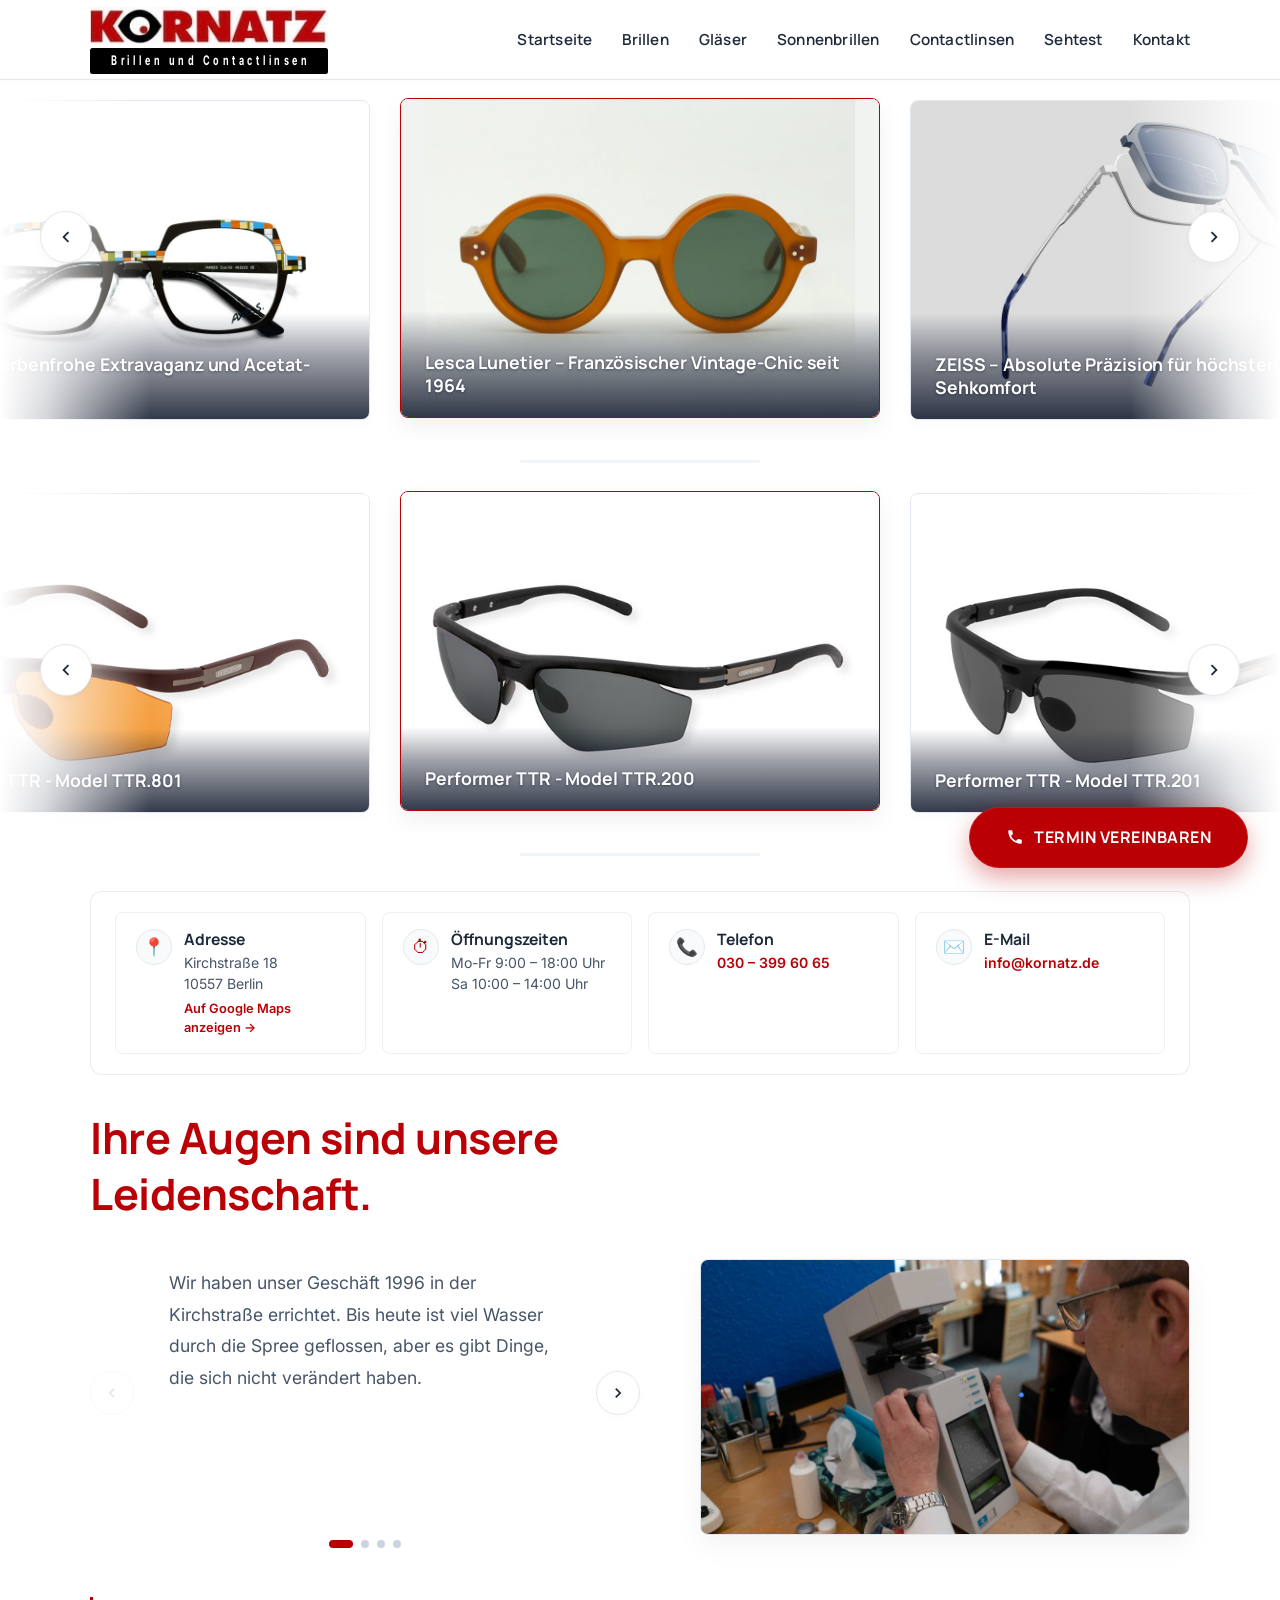
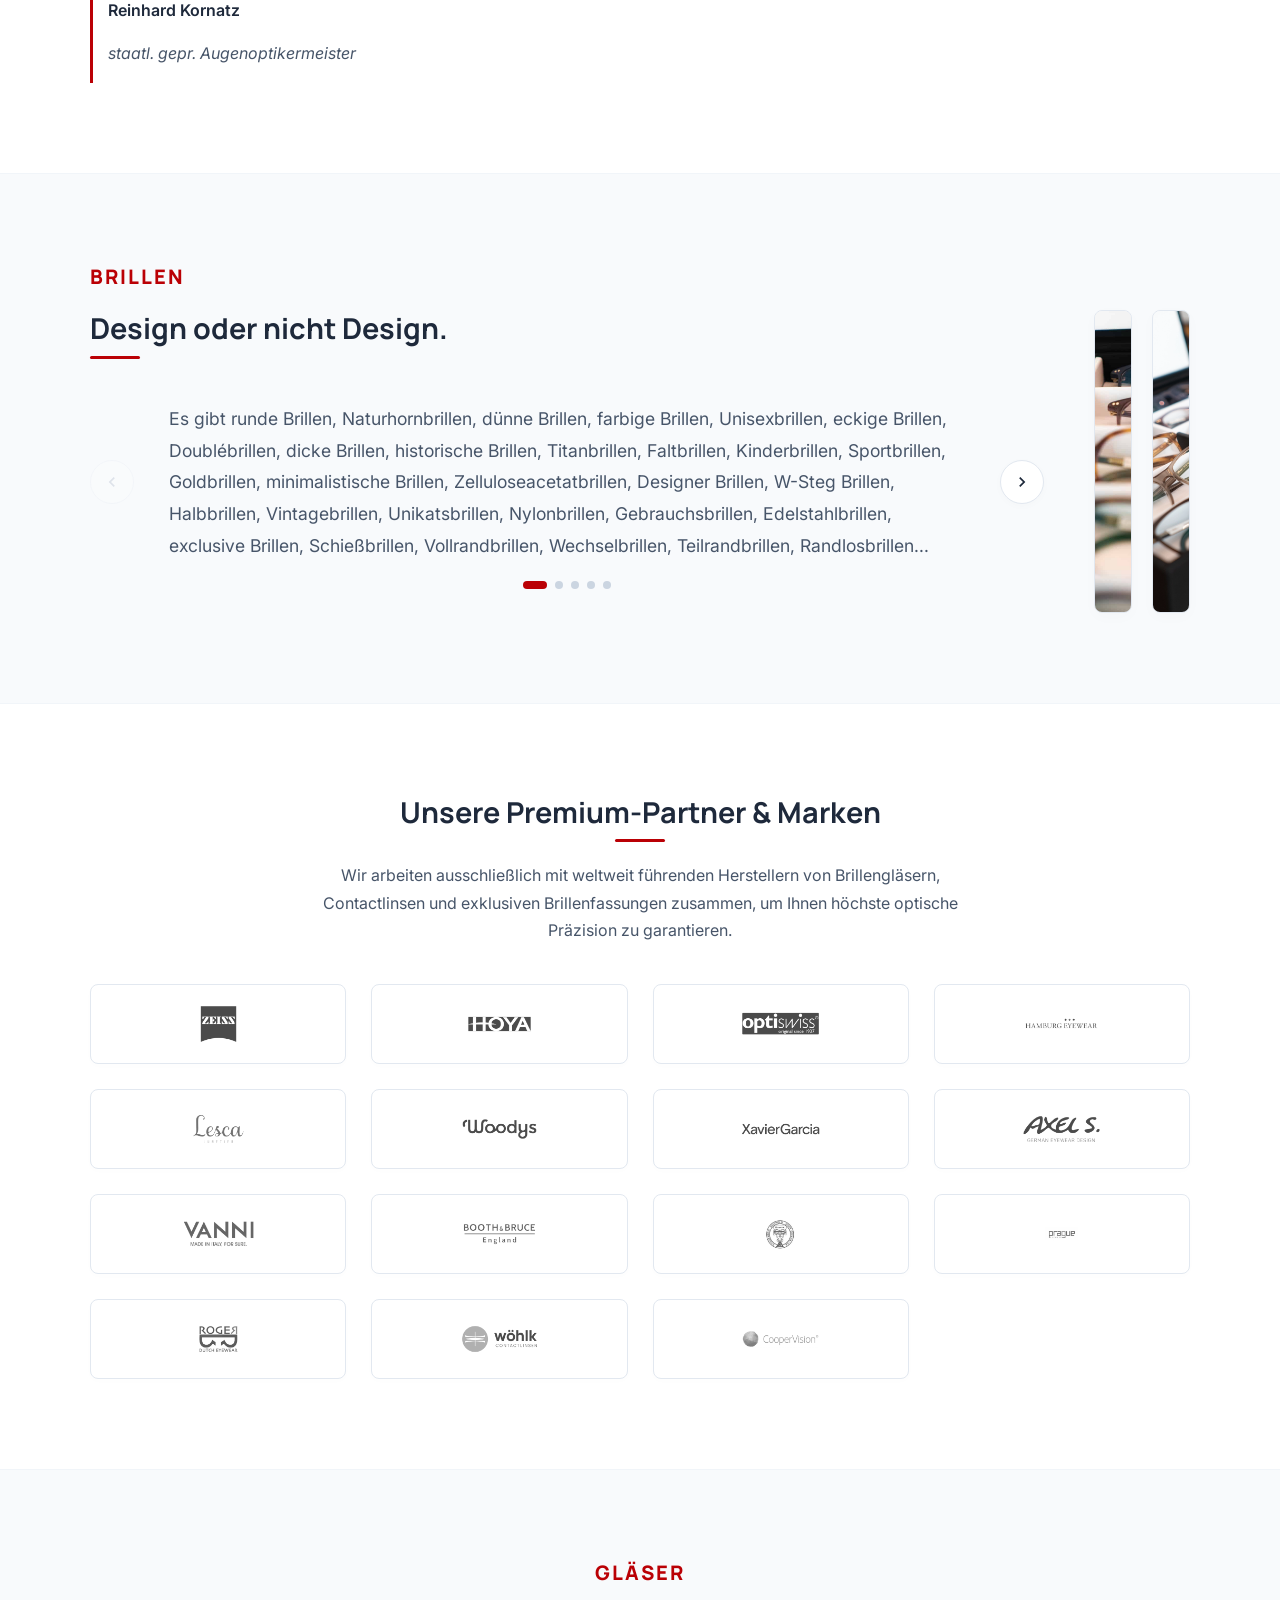
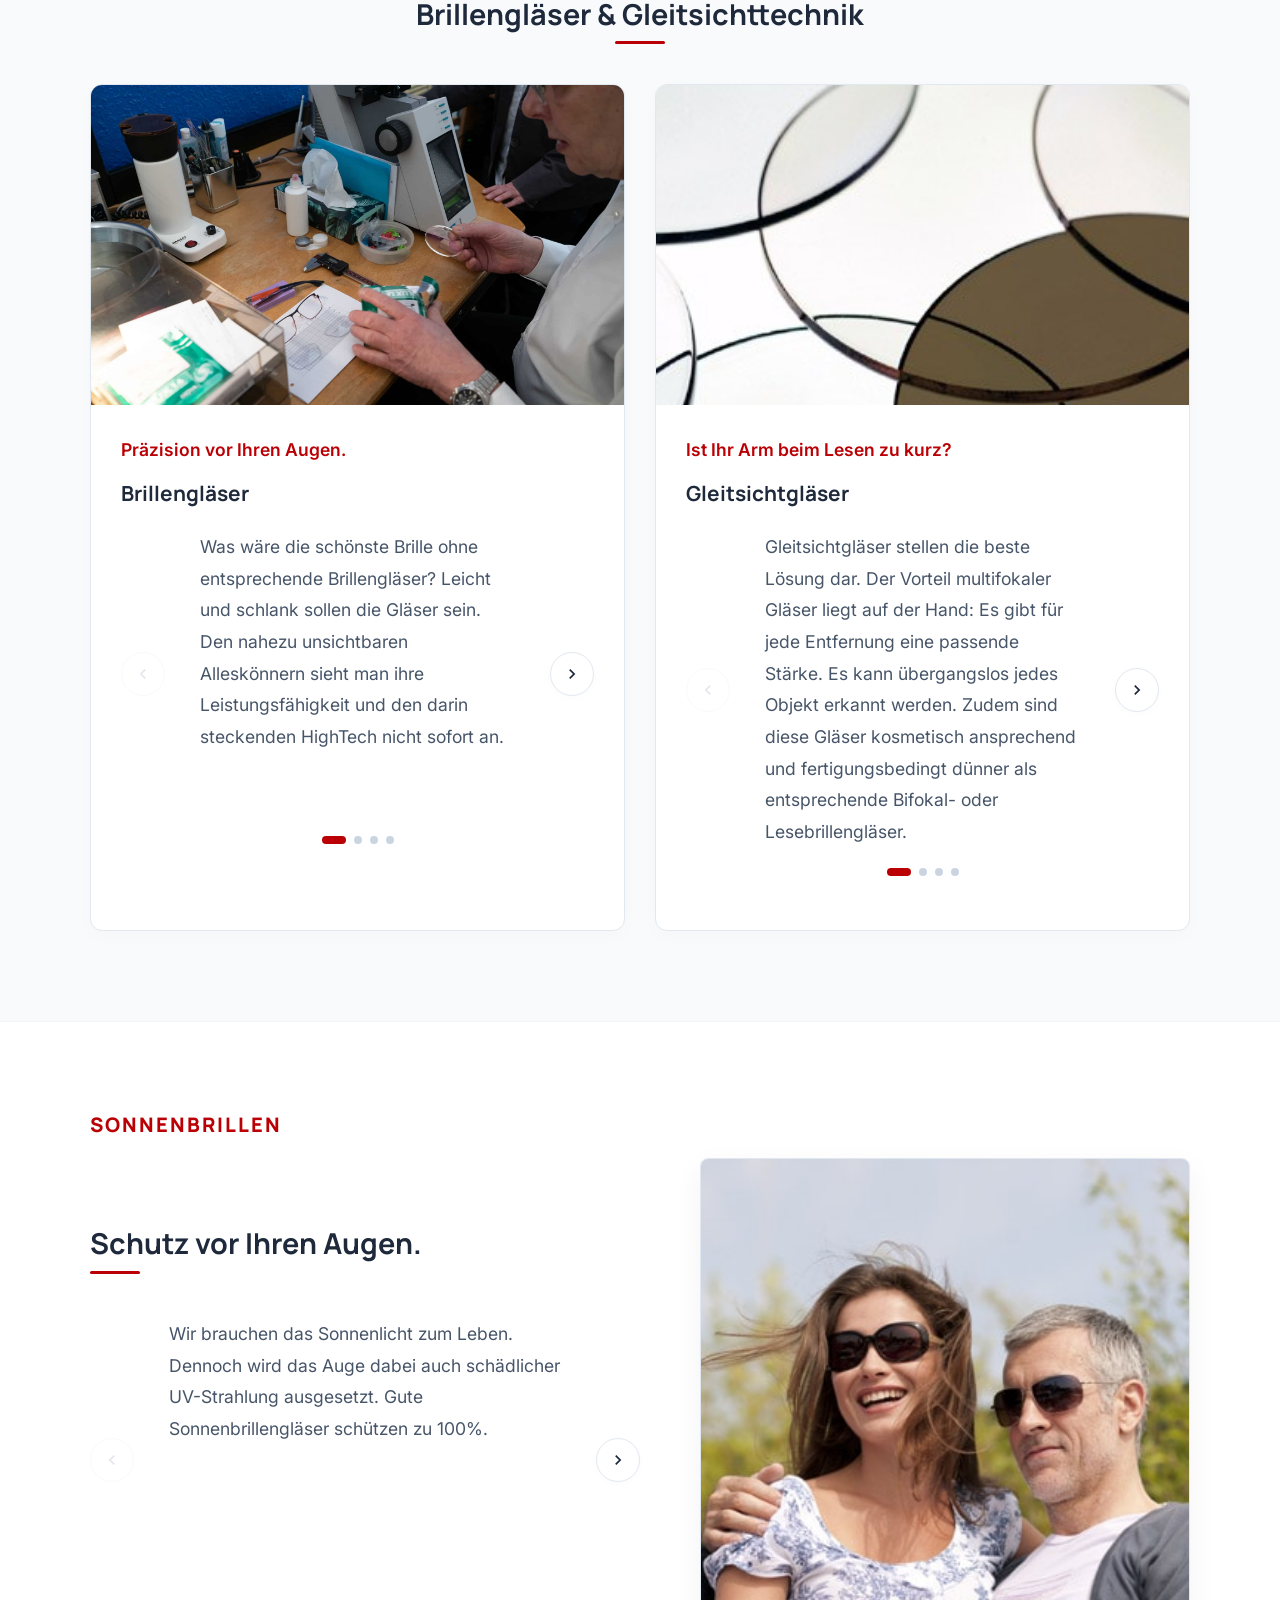
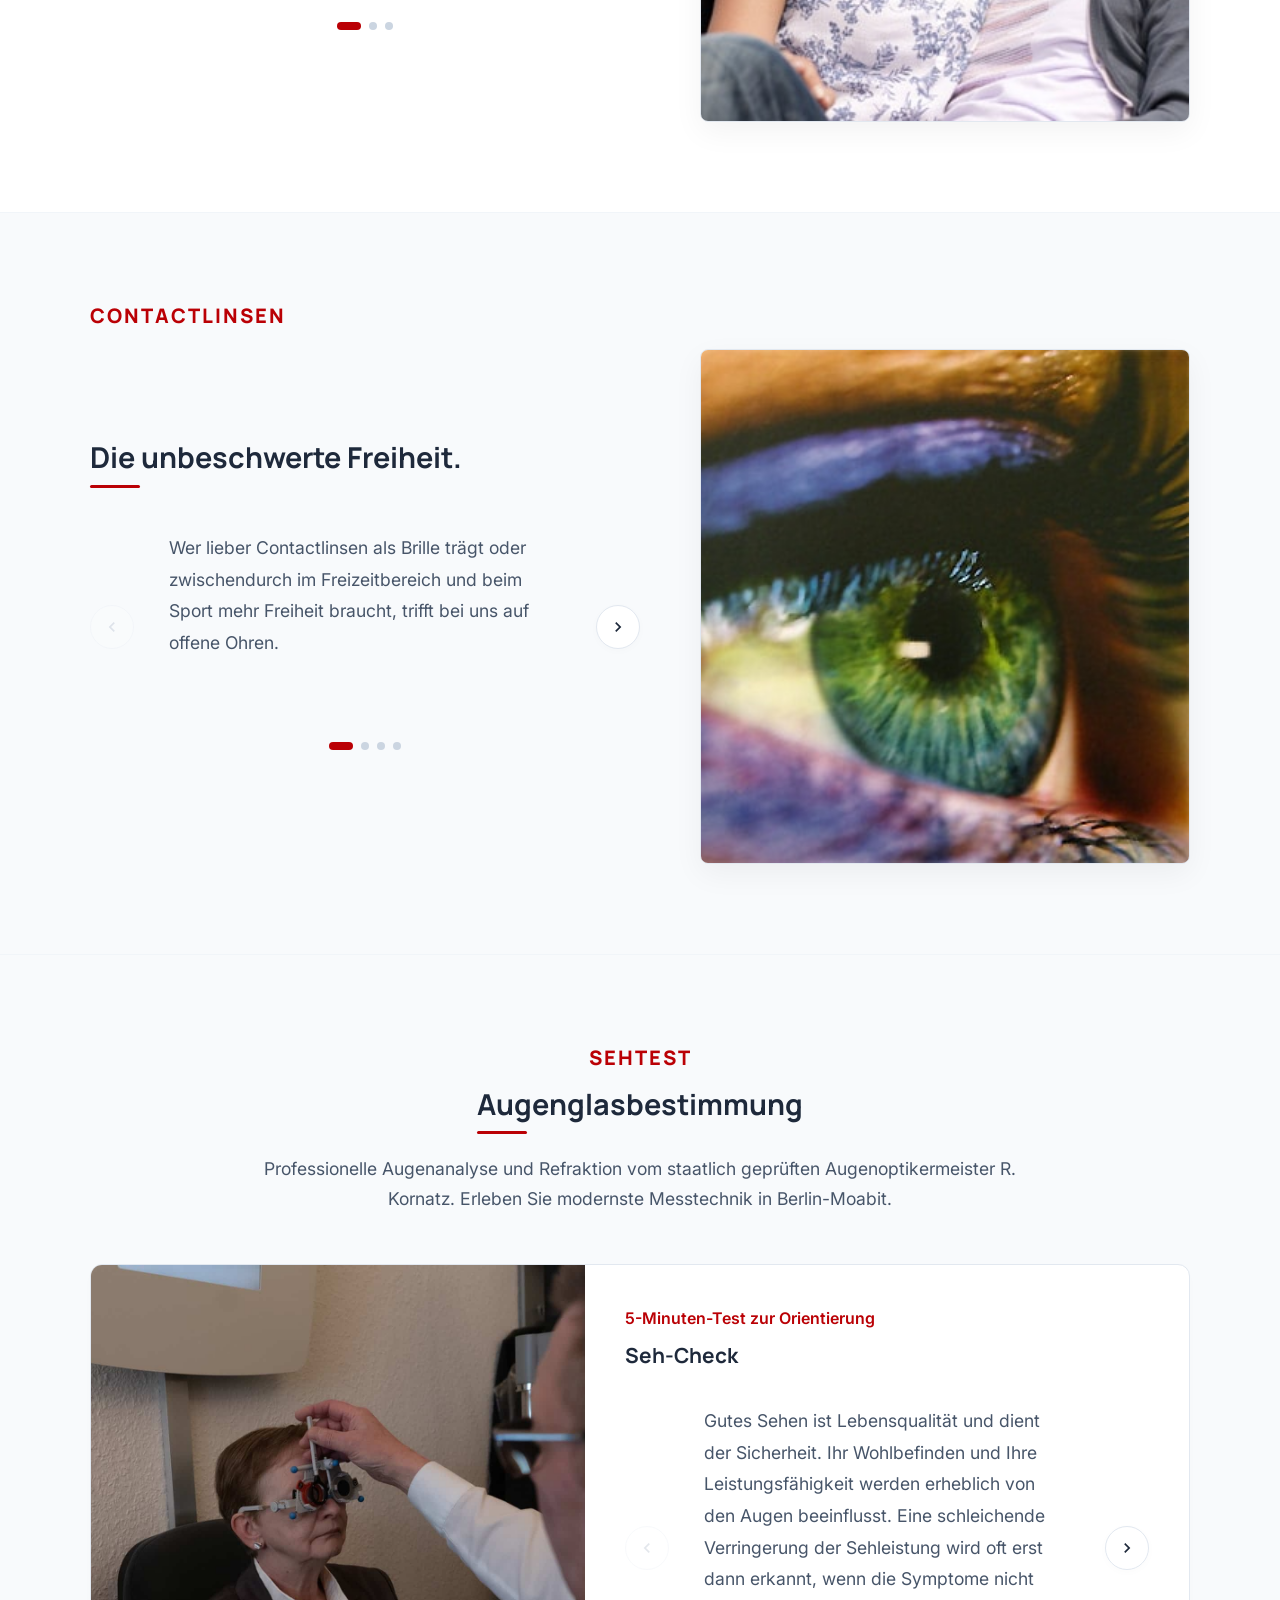
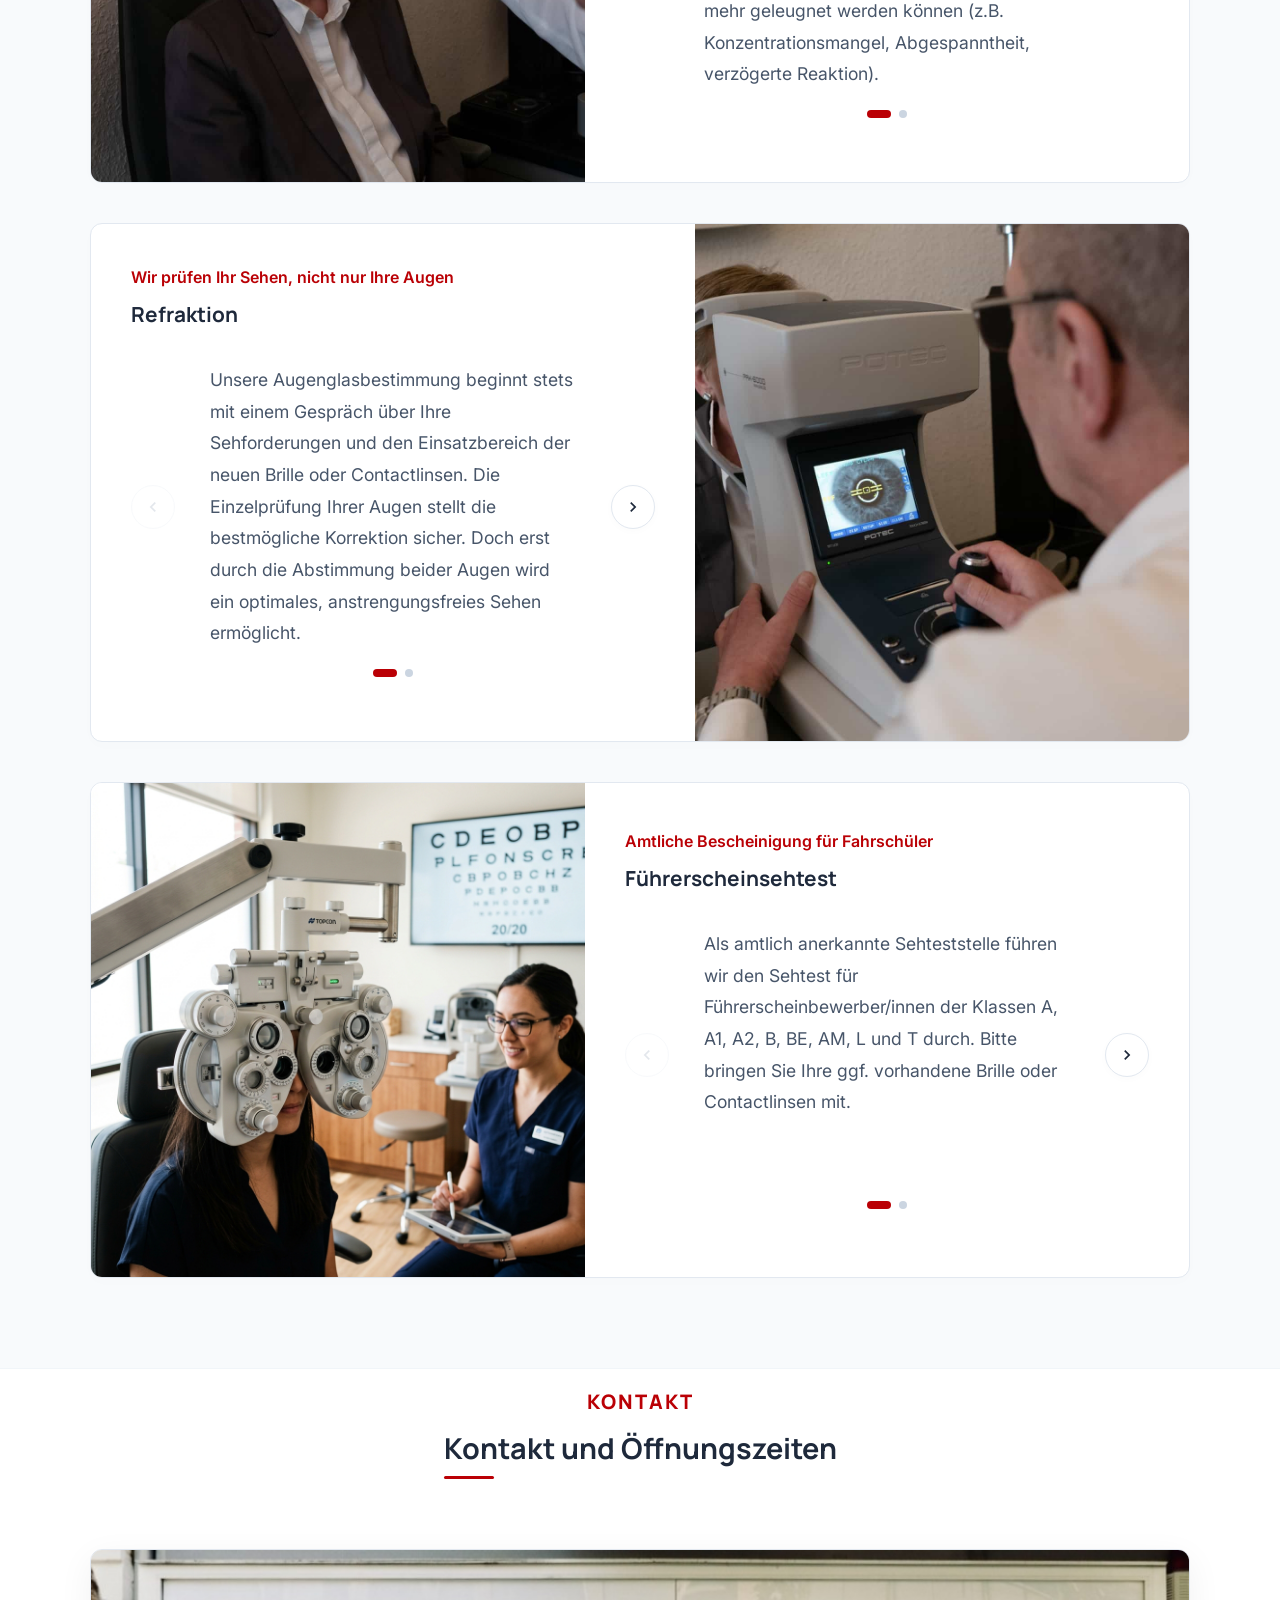
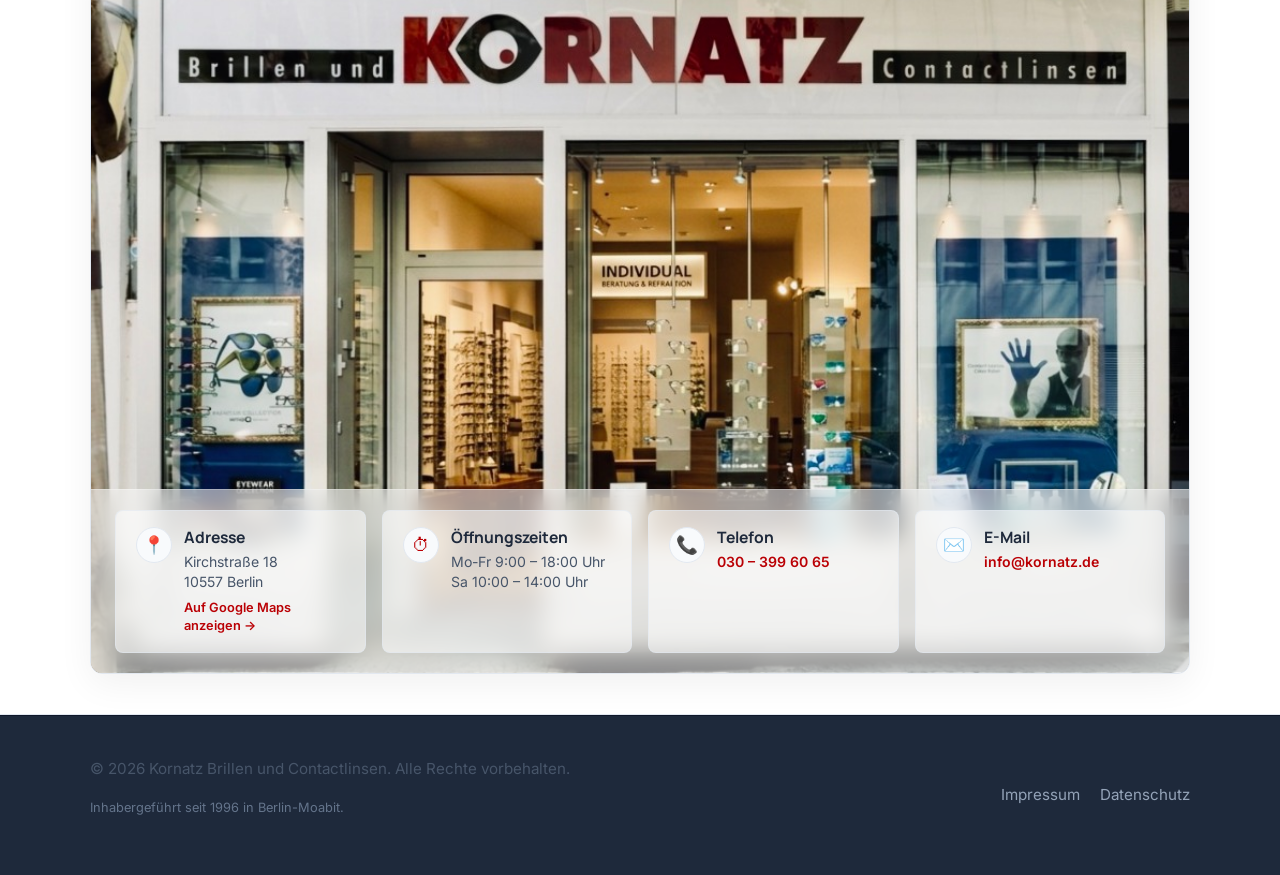
==== commit 49e1f5fc: "refactor: enable support for multiple image carousels and add new gallery assets" ====
--- a/website/index.html
+++ b/website/index.html
@@ -68,7 +68,7 @@
         <div class="gallery-card" data-index="0" data-original="0">
           <div class="card-inner">
             <div class="card-image-wrapper">
-              <img src="brillen/lesca.jpg" alt="Lesca Lunetier Brille" loading="lazy">
+              <img src="brillen/storefront/lesca.jpg" alt="Lesca Lunetier Brille" loading="lazy">
             </div>
             <div class="card-caption">
               <h3>Lesca Lunetier – Französischer Vintage-Chic seit 1964</h3>
@@ -80,7 +80,7 @@
         <div class="gallery-card" data-index="1" data-original="1">
           <div class="card-inner">
             <div class="card-image-wrapper">
-              <img src="brillen/zeiss.jpg" alt="ZEISS Brillenglas-Technologie" loading="lazy">
+              <img src="brillen/storefront/zeiss.jpg" alt="ZEISS Brillenglas-Technologie" loading="lazy">
             </div>
             <div class="card-caption">
               <h3>ZEISS – Absolute Präzision für höchsten Sehkomfort</h3>
@@ -92,7 +92,7 @@
         <div class="gallery-card" data-index="2" data-original="2">
           <div class="card-inner">
             <div class="card-image-wrapper">
-              <img src="brillen/optiswiss.jpg" alt="Optiswiss Schweizer Gläser" loading="lazy">
+              <img src="brillen/storefront/optiswiss.jpg" alt="Optiswiss Schweizer Gläser" loading="lazy">
             </div>
             <div class="card-caption">
               <h3>Optiswiss – Schweizer Qualitätsgläser seit 1917</h3>
@@ -104,7 +104,7 @@
         <div class="gallery-card" data-index="3" data-original="3">
           <div class="card-inner">
             <div class="card-image-wrapper">
-              <img src="brillen/woodies.jpg" alt="Woodys Eyewear Brille" loading="lazy">
+              <img src="brillen/storefront/woodies.jpg" alt="Woodys Eyewear Brille" loading="lazy">
             </div>
             <div class="card-caption">
               <h3>Woodys Eyewear – Detailverliebter Farbakzent aus Barcelona</h3>
@@ -116,7 +116,7 @@
         <div class="gallery-card" data-index="4" data-original="4">
           <div class="card-inner">
             <div class="card-image-wrapper">
-              <img src="brillen/xavier-garcia.jpg" alt="Xavier Garcia Designerbrille" loading="lazy">
+              <img src="brillen/storefront/xavier-garcia.jpg" alt="Xavier Garcia Designerbrille" loading="lazy">
             </div>
             <div class="card-caption">
               <h3>Xavier Garcia – Expressive Formen und mediterraner Charakter</h3>
@@ -128,7 +128,7 @@
         <div class="gallery-card" data-index="5" data-original="5">
           <div class="card-inner">
             <div class="card-image-wrapper">
-              <img src="brillen/axel-s.jpg" alt="Axel S. Eyewear Brille" loading="lazy">
+              <img src="brillen/storefront/axel-s.jpg" alt="Axel S. Eyewear Brille" loading="lazy">
             </div>
             <div class="card-caption">
               <h3>Axel S. – Farbenfrohe Extravaganz und Acetat-Design</h3>
@@ -141,7 +141,7 @@
         <div class="gallery-card" data-index="6" data-original="0">
           <div class="card-inner">
             <div class="card-image-wrapper">
-              <img src="brillen/lesca.jpg" alt="Lesca Lunetier Brille" loading="lazy">
+              <img src="brillen/storefront/lesca.jpg" alt="Lesca Lunetier Brille" loading="lazy">
             </div>
             <div class="card-caption">
               <h3>Lesca Lunetier – Französischer Vintage-Chic seit 1964</h3>
@@ -153,7 +153,7 @@
         <div class="gallery-card" data-index="7" data-original="1">
           <div class="card-inner">
             <div class="card-image-wrapper">
-              <img src="brillen/zeiss.jpg" alt="ZEISS Brillenglas-Technologie" loading="lazy">
+              <img src="brillen/storefront/zeiss.jpg" alt="ZEISS Brillenglas-Technologie" loading="lazy">
             </div>
             <div class="card-caption">
               <h3>ZEISS – Absolute Präzision für höchsten Sehkomfort</h3>
@@ -165,7 +165,7 @@
         <div class="gallery-card" data-index="8" data-original="2">
           <div class="card-inner">
             <div class="card-image-wrapper">
-              <img src="brillen/optiswiss.jpg" alt="Optiswiss Schweizer Gläser" loading="lazy">
+              <img src="brillen/storefront/optiswiss.jpg" alt="Optiswiss Schweizer Gläser" loading="lazy">
             </div>
             <div class="card-caption">
               <h3>Optiswiss – Schweizer Qualitätsgläser seit 1917</h3>
@@ -177,7 +177,7 @@
         <div class="gallery-card" data-index="9" data-original="3">
           <div class="card-inner">
             <div class="card-image-wrapper">
-              <img src="brillen/woodies.jpg" alt="Woodys Eyewear Brille" loading="lazy">
+              <img src="brillen/storefront/woodies.jpg" alt="Woodys Eyewear Brille" loading="lazy">
             </div>
             <div class="card-caption">
               <h3>Woodys Eyewear – Detailverliebter Farbakzent aus Barcelona</h3>
@@ -189,7 +189,7 @@
         <div class="gallery-card" data-index="10" data-original="4">
           <div class="card-inner">
             <div class="card-image-wrapper">
-              <img src="brillen/xavier-garcia.jpg" alt="Xavier Garcia Designerbrille" loading="lazy">
+              <img src="brillen/storefront/xavier-garcia.jpg" alt="Xavier Garcia Designerbrille" loading="lazy">
             </div>
             <div class="card-caption">
               <h3>Xavier Garcia – Expressive Formen und mediterraner Charakter</h3>
@@ -201,7 +201,7 @@
         <div class="gallery-card" data-index="11" data-original="5">
           <div class="card-inner">
             <div class="card-image-wrapper">
-              <img src="brillen/axel-s.jpg" alt="Axel S. Eyewear Brille" loading="lazy">
+              <img src="brillen/storefront/axel-s.jpg" alt="Axel S. Eyewear Brille" loading="lazy">
             </div>
             <div class="card-caption">
               <h3>Axel S. – Farbenfrohe Extravaganz und Acetat-Design</h3>
@@ -214,7 +214,7 @@
         <div class="gallery-card" data-index="12" data-original="0">
           <div class="card-inner">
             <div class="card-image-wrapper">
-              <img src="brillen/lesca.jpg" alt="Lesca Lunetier Brille" loading="lazy">
+              <img src="brillen/storefront/lesca.jpg" alt="Lesca Lunetier Brille" loading="lazy">
             </div>
             <div class="card-caption">
               <h3>Lesca Lunetier – Französischer Vintage-Chic seit 1964</h3>
@@ -226,7 +226,7 @@
         <div class="gallery-card" data-index="13" data-original="1">
           <div class="card-inner">
             <div class="card-image-wrapper">
-              <img src="brillen/zeiss.jpg" alt="ZEISS Brillenglas-Technologie" loading="lazy">
+              <img src="brillen/storefront/zeiss.jpg" alt="ZEISS Brillenglas-Technologie" loading="lazy">
             </div>
             <div class="card-caption">
               <h3>ZEISS – Absolute Präzision für höchsten Sehkomfort</h3>
@@ -238,7 +238,7 @@
         <div class="gallery-card" data-index="14" data-original="2">
           <div class="card-inner">
             <div class="card-image-wrapper">
-              <img src="brillen/optiswiss.jpg" alt="Optiswiss Schweizer Gläser" loading="lazy">
+              <img src="brillen/storefront/optiswiss.jpg" alt="Optiswiss Schweizer Gläser" loading="lazy">
             </div>
             <div class="card-caption">
               <h3>Optiswiss – Schweizer Qualitätsgläser seit 1917</h3>
@@ -250,7 +250,7 @@
         <div class="gallery-card" data-index="15" data-original="3">
           <div class="card-inner">
             <div class="card-image-wrapper">
-              <img src="brillen/woodies.jpg" alt="Woodys Eyewear Brille" loading="lazy">
+              <img src="brillen/storefront/woodies.jpg" alt="Woodys Eyewear Brille" loading="lazy">
             </div>
             <div class="card-caption">
               <h3>Woodys Eyewear – Detailverliebter Farbakzent aus Barcelona</h3>
@@ -262,7 +262,7 @@
         <div class="gallery-card" data-index="16" data-original="4">
           <div class="card-inner">
             <div class="card-image-wrapper">
-              <img src="brillen/xavier-garcia.jpg" alt="Xavier Garcia Designerbrille" loading="lazy">
+              <img src="brillen/storefront/xavier-garcia.jpg" alt="Xavier Garcia Designerbrille" loading="lazy">
             </div>
             <div class="card-caption">
               <h3>Xavier Garcia – Expressive Formen und mediterraner Charakter</h3>
@@ -274,7 +274,7 @@
         <div class="gallery-card" data-index="17" data-original="5">
           <div class="card-inner">
             <div class="card-image-wrapper">
-              <img src="brillen/axel-s.jpg" alt="Axel S. Eyewear Brille" loading="lazy">
+              <img src="brillen/storefront/axel-s.jpg" alt="Axel S. Eyewear Brille" loading="lazy">
             </div>
             <div class="card-caption">
               <h3>Axel S. – Farbenfrohe Extravaganz und Acetat-Design</h3>
@@ -300,11 +300,226 @@
     </div>
   </div>
 
+  <!-- Second Glasses Gallery (Performer TTR) -->
+  <div class="carousel-container">
+    <!-- Chevron Left -->
+    <button class="nav-btn nav-btn-left" aria-label="Zurück scrollen">
+      <svg viewBox="0 0 24 24">
+        <path d="M15.41 7.41L14 6l-6 6 6 6 1.41-1.41L10.83 12z" />
+      </svg>
+    </button>
+
+    <!-- Horizontal Swipable Scroll Viewport -->
+    <div class="carousel-viewport" tabIndex="0"
+      aria-label="Performer TTR Interaktives Brillen-Karussell">
+      <div class="carousel-track">
+
+        <!-- ==================== SET A (Clones for left wrapping boundary) ==================== -->
+        <!-- Card 1: Performer TTR Model TTR.200 -->
+        <div class="gallery-card" data-index="0" data-original="0">
+          <div class="card-inner">
+            <div class="card-image-wrapper">
+              <img src="brillen/performer-ttr/TTR-200-thumb.jpg" alt="Performer TTR - Model TTR.200" loading="lazy">
+            </div>
+            <div class="card-caption">
+              <h3>Performer TTR - Model TTR.200</h3>
+            </div>
+          </div>
+        </div>
+
+        <!-- Card 2: Performer TTR Model TTR.201 -->
+        <div class="gallery-card" data-index="1" data-original="1">
+          <div class="card-inner">
+            <div class="card-image-wrapper">
+              <img src="brillen/performer-ttr/TTR-201-thumb.jpg" alt="Performer TTR - Model TTR.201" loading="lazy">
+            </div>
+            <div class="card-caption">
+              <h3>Performer TTR - Model TTR.201</h3>
+            </div>
+          </div>
+        </div>
+
+        <!-- Card 3: Performer TTR Model TTR.310 -->
+        <div class="gallery-card" data-index="2" data-original="2">
+          <div class="card-inner">
+            <div class="card-image-wrapper">
+              <img src="brillen/performer-ttr/TTR-310-thumb.jpg" alt="Performer TTR - Model TTR.310" loading="lazy">
+            </div>
+            <div class="card-caption">
+              <h3>Performer TTR - Model TTR.310</h3>
+            </div>
+          </div>
+        </div>
+
+        <!-- Card 4: Performer TTR Model TTR.620 -->
+        <div class="gallery-card" data-index="3" data-original="3">
+          <div class="card-inner">
+            <div class="card-image-wrapper">
+              <img src="brillen/performer-ttr/TTR-620-thumb.jpg" alt="Performer TTR - Model TTR.620" loading="lazy">
+            </div>
+            <div class="card-caption">
+              <h3>Performer TTR - Model TTR.620</h3>
+            </div>
+          </div>
+        </div>
+
+        <!-- Card 5: Performer TTR Model TTR.801 -->
+        <div class="gallery-card" data-index="4" data-original="4">
+          <div class="card-inner">
+            <div class="card-image-wrapper">
+              <img src="brillen/performer-ttr/TTR-801-thumb.jpg" alt="Performer TTR - Model TTR.801" loading="lazy">
+            </div>
+            <div class="card-caption">
+              <h3>Performer TTR - Model TTR.801</h3>
+            </div>
+          </div>
+        </div>
+
+        <!-- ==================== SET B (Main Interactive Core Set) ==================== -->
+        <!-- Card 6: Performer TTR Model TTR.200 -->
+        <div class="gallery-card" data-index="5" data-original="0">
+          <div class="card-inner">
+            <div class="card-image-wrapper">
+              <img src="brillen/performer-ttr/TTR-200-thumb.jpg" alt="Performer TTR - Model TTR.200" loading="lazy">
+            </div>
+            <div class="card-caption">
+              <h3>Performer TTR - Model TTR.200</h3>
+            </div>
+          </div>
+        </div>
+
+        <!-- Card 7: Performer TTR Model TTR.201 -->
+        <div class="gallery-card" data-index="6" data-original="1">
+          <div class="card-inner">
+            <div class="card-image-wrapper">
+              <img src="brillen/performer-ttr/TTR-201-thumb.jpg" alt="Performer TTR - Model TTR.201" loading="lazy">
+            </div>
+            <div class="card-caption">
+              <h3>Performer TTR - Model TTR.201</h3>
+            </div>
+          </div>
+        </div>
+
+        <!-- Card 8: Performer TTR Model TTR.310 -->
+        <div class="gallery-card" data-index="7" data-original="2">
+          <div class="card-inner">
+            <div class="card-image-wrapper">
+              <img src="brillen/performer-ttr/TTR-310-thumb.jpg" alt="Performer TTR - Model TTR.310" loading="lazy">
+            </div>
+            <div class="card-caption">
+              <h3>Performer TTR - Model TTR.310</h3>
+            </div>
+          </div>
+        </div>
+
+        <!-- Card 9: Performer TTR Model TTR.620 -->
+        <div class="gallery-card" data-index="8" data-original="3">
+          <div class="card-inner">
+            <div class="card-image-wrapper">
+              <img src="brillen/performer-ttr/TTR-620-thumb.jpg" alt="Performer TTR - Model TTR.620" loading="lazy">
+            </div>
+            <div class="card-caption">
+              <h3>Performer TTR - Model TTR.620</h3>
+            </div>
+          </div>
+        </div>
+
+        <!-- Card 10: Performer TTR Model TTR.801 -->
+        <div class="gallery-card" data-index="9" data-original="4">
+          <div class="card-inner">
+            <div class="card-image-wrapper">
+              <img src="brillen/performer-ttr/TTR-801-thumb.jpg" alt="Performer TTR - Model TTR.801" loading="lazy">
+            </div>
+            <div class="card-caption">
+              <h3>Performer TTR - Model TTR.801</h3>
+            </div>
+          </div>
+        </div>
+
+        <!-- ==================== SET C (Clones for right wrapping boundary) ==================== -->
+        <!-- Card 11: Performer TTR Model TTR.200 -->
+        <div class="gallery-card" data-index="10" data-original="0">
+          <div class="card-inner">
+            <div class="card-image-wrapper">
+              <img src="brillen/performer-ttr/TTR-200-thumb.jpg" alt="Performer TTR - Model TTR.200" loading="lazy">
+            </div>
+            <div class="card-caption">
+              <h3>Performer TTR - Model TTR.200</h3>
+            </div>
+          </div>
+        </div>
+
+        <!-- Card 12: Performer TTR Model TTR.201 -->
+        <div class="gallery-card" data-index="11" data-original="1">
+          <div class="card-inner">
+            <div class="card-image-wrapper">
+              <img src="brillen/performer-ttr/TTR-201-thumb.jpg" alt="Performer TTR - Model TTR.201" loading="lazy">
+            </div>
+            <div class="card-caption">
+              <h3>Performer TTR - Model TTR.201</h3>
+            </div>
+          </div>
+        </div>
+
+        <!-- Card 13: Performer TTR Model TTR.310 -->
+        <div class="gallery-card" data-index="12" data-original="2">
+          <div class="card-inner">
+            <div class="card-image-wrapper">
+              <img src="brillen/performer-ttr/TTR-310-thumb.jpg" alt="Performer TTR - Model TTR.310" loading="lazy">
+            </div>
+            <div class="card-caption">
+              <h3>Performer TTR - Model TTR.310</h3>
+            </div>
+          </div>
+        </div>
+
+        <!-- Card 14: Performer TTR Model TTR.620 -->
+        <div class="gallery-card" data-index="13" data-original="3">
+          <div class="card-inner">
+            <div class="card-image-wrapper">
+              <img src="brillen/performer-ttr/TTR-620-thumb.jpg" alt="Performer TTR - Model TTR.620" loading="lazy">
+            </div>
+            <div class="card-caption">
+              <h3>Performer TTR - Model TTR.620</h3>
+            </div>
+          </div>
+        </div>
+
+        <!-- Card 15: Performer TTR Model TTR.801 -->
+        <div class="gallery-card" data-index="14" data-original="4">
+          <div class="card-inner">
+            <div class="card-image-wrapper">
+              <img src="brillen/performer-ttr/TTR-801-thumb.jpg" alt="Performer TTR - Model TTR.801" loading="lazy">
+            </div>
+            <div class="card-caption">
+              <h3>Performer TTR - Model TTR.801</h3>
+            </div>
+          </div>
+        </div>
+
+      </div>
+    </div>
+
+    <!-- Chevron Right -->
+    <button class="nav-btn nav-btn-right" aria-label="Vorwärts scrollen">
+      <svg viewBox="0 0 24 24">
+        <path d="M8.59 16.59L10 18l6-6-6-6-1.41 1.41L13.17 12z" />
+      </svg>
+    </button>
+
+    <!-- Bottom Controls & Scroll Progress Bar -->
+    <div class="controls-container">
+      <div class="progress-bar-container" aria-hidden="true">
+        <div class="progress-bar-fill"></div>
+      </div>
+    </div>
+  </div>
+
 
   <!-- Hero Introduction Section -->
   <section class="hero-section">
-    <div class="container hero-wrapper">
-      <div class="info-bar">
+    <div class="container">
+      <div class="info-bar hero-info-bar">
         <div class="info-box">
           <div class="info-icon" aria-hidden="true">📍</div>
           <div class="info-content">
@@ -340,17 +555,68 @@
           </div>
         </div>
       </div>
-      <div class="hero-text">
+      <div class="hero-wrapper">
+        <div class="hero-text">
         <h1>Ihre Augen sind unsere Leidenschaft.</h1>
-        <p>Wir haben unser Geschäft 1996 in der Kirchstraße errichtet. Bis heute ist viel Wasser durch die Spree
-          geflossen, aber es gibt Dinge, die sich nicht verändert haben.</p>
-        <p>Ob neue modische Brille, die Anpassung von Contactlinsen oder kompetente Augenglasbestimmung, wir beraten Sie
-          gerne, jederzeit persönlich und umfassend.</p>
-        <p>Unser Name steht für Qualität. In jede Anfertigung fließt Ihre Individualität und unser Wissen ein. Deshalb
-          fertigen wir in eigener Meisterwerkstatt. Das Ergebnis ist, dass Sie sich mit Ihrer neuen Brille und
-          Contactlinsen rundum wohlfühlen. Damit das so bleibt, sind wir selbstverständlich auch danach mit unserem
-          Service für Sie da.</p>
-        <p>Wir freuen uns auf Ihren Besuch.</p>
+        
+        <div class="text-slider-outer">
+          <div class="text-slider-container">
+            <!-- Left Side Button (Desktop only) -->
+            <button class="text-nav-btn text-nav-btn-side text-prev-btn" aria-label="Vorheriger Absatz" disabled>
+              <svg viewBox="0 0 24 24">
+                <path d="M15.41 7.41L14 6l-6 6 6 6 1.41-1.41L10.83 12z" />
+              </svg>
+            </button>
+            
+            <!-- Viewport containing track -->
+            <div class="text-slider-viewport" id="textSliderViewport" tabindex="0" aria-label="Textabschnitte Karussell">
+              <div class="text-slider-track" id="textSliderTrack">
+                <div class="text-slide">
+                  <p>Wir haben unser Geschäft 1996 in der Kirchstraße errichtet. Bis heute ist viel Wasser durch die Spree geflossen, aber es gibt Dinge, die sich nicht verändert haben.</p>
+                </div>
+                <div class="text-slide">
+                  <p>Ob neue modische Brille, die Anpassung von Contactlinsen oder kompetente Augenglasbestimmung, wir beraten Sie gerne, jederzeit persönlich und umfassend.</p>
+                </div>
+                <div class="text-slide">
+                  <p>Unser Name steht für Qualität. In jede Anfertigung fließt Ihre Individualität und unser Wissen ein. Deshalb fertigen wir in eigener Meisterwerkstatt. Das Ergebnis ist, dass Sie sich mit Ihrer neuen Brille und Contactlinsen rundum wohlfühlen. Damit das so bleibt, sind wir selbstverständlich auch danach mit unserem Service für Sie da.</p>
+                </div>
+                <div class="text-slide">
+                  <p>Wir freuen uns auf Ihren Besuch.</p>
+                </div>
+              </div>
+            </div>
+            
+            <!-- Right Side Button (Desktop only) -->
+            <button class="text-nav-btn text-nav-btn-side text-next-btn" aria-label="Nächster Absatz">
+              <svg viewBox="0 0 24 24">
+                <path d="M8.59 16.59L10 18l6-6-6-6-1.41 1.41L13.17 12z" />
+              </svg>
+            </button>
+          </div>
+          
+          <!-- Bottom row: inline buttons flanking the indicators -->
+          <div class="text-slider-controls-row">
+            <button class="text-nav-btn text-nav-btn-inline text-prev-btn" aria-label="Vorheriger Absatz" disabled>
+              <svg viewBox="0 0 24 24">
+                <path d="M15.41 7.41L14 6l-6 6 6 6 1.41-1.41L10.83 12z" />
+              </svg>
+            </button>
+            
+            <div class="text-slider-indicators">
+              <span class="text-indicator-dot active" data-index="0"></span>
+              <span class="text-indicator-dot" data-index="1"></span>
+              <span class="text-indicator-dot" data-index="2"></span>
+              <span class="text-indicator-dot" data-index="3"></span>
+            </div>
+            
+            <button class="text-nav-btn text-nav-btn-inline text-next-btn" aria-label="Nächster Absatz">
+              <svg viewBox="0 0 24 24">
+                <path d="M8.59 16.59L10 18l6-6-6-6-1.41 1.41L13.17 12z" />
+              </svg>
+            </button>
+          </div>
+        </div>
+
         <div class="signature">
           <p><strong>Reinhard Kornatz</strong></p>
           <p><em>staatl. gepr. Augenoptikermeister</em></p>
@@ -360,6 +626,7 @@
         <img src="images/storefront.jpg" alt="Kornatz Brillen und Linsen Ladenfront Moabit" width="2048" height="1152"
           loading="eager">
       </div>
+    </div>
     </div>
   </section>
 
@@ -370,17 +637,60 @@
       <div class="showcase-grid" style="margin-top: 20px;">
         <div class="showcase-text">
           <h2>Design oder nicht Design.</h2>
-          <p>Es gibt runde Brillen, Naturhornbrillen, dünne Brillen, farbige Brillen, Unisexbrillen, eckige Brillen,
-            Doublébrillen, dicke Brillen, historische Brillen, Titanbrillen, Faltbrillen, Kinderbrillen, Sportbrillen,
-            Goldbrillen, minimalistische Brillen, Zelluloseacetatbrillen, Designer Brillen, W-Steg Brillen, Halbbrillen,
-            Vintagebrillen, Unikatsbrillen, Nylonbrillen, Gebrauchsbrillen, Edelstahlbrillen, exclusive Brillen,
-            Schießbrillen, Vollrandbrillen, Wechselbrillen, Teilrandbrillen, Randlosbrillen...</p>
-          <p><strong>und es gibt uns. Wir beraten Sie gerne.</strong></p>
-          <p style="margin-top: 20px;">Mit unserem Videoberatungssystem können Sie aus den gleichzeitig dargestellten
-            Vorschlägen Ihren Favoriten auswählen und die Wirkung Ihrer zukünftigen Brille vergleichen.</p>
-          <p>Sie wünschen mehr Individualität? Wir lassen Ihre ganz persönliche Brille „Made in Germany“ in
-            Zelluloseacetat, 750er Gold oder Naturhorn anfertigen.</p>
-          <p><strong>Viel Spaß bei der Auswahl Ihrer neuen Brille!</strong></p>
+          
+          <div class="text-slider-outer">
+            <div class="text-slider-container">
+              <!-- Left Side Button (Desktop only) -->
+              <button class="text-nav-btn text-nav-btn-side text-prev-btn" aria-label="Vorheriger Absatz" disabled>
+                <svg viewBox="0 0 24 24"><path d="M15.41 7.41L14 6l-6 6 6 6 1.41-1.41L10.83 12z" /></svg>
+              </button>
+              
+              <!-- Viewport containing track -->
+              <div class="text-slider-viewport" tabindex="0" aria-label="Textabschnitte Karussell">
+                <div class="text-slider-track">
+                  <div class="text-slide">
+                    <p>Es gibt runde Brillen, Naturhornbrillen, dünne Brillen, farbige Brillen, Unisexbrillen, eckige Brillen, Doublébrillen, dicke Brillen, historische Brillen, Titanbrillen, Faltbrillen, Kinderbrillen, Sportbrillen, Goldbrillen, minimalistische Brillen, Zelluloseacetatbrillen, Designer Brillen, W-Steg Brillen, Halbbrillen, Vintagebrillen, Unikatsbrillen, Nylonbrillen, Gebrauchsbrillen, Edelstahlbrillen, exclusive Brillen, Schießbrillen, Vollrandbrillen, Wechselbrillen, Teilrandbrillen, Randlosbrillen...</p>
+                  </div>
+                  <div class="text-slide">
+                    <p><strong>und es gibt uns. Wir beraten Sie gerne.</strong></p>
+                  </div>
+                  <div class="text-slide">
+                    <p>Mit unserem Videoberatungssystem können Sie aus den gleichzeitig dargestellten Vorschlägen Ihren Favoriten auswählen und die Wirkung Ihrer zukünftigen Brille vergleichen.</p>
+                  </div>
+                  <div class="text-slide">
+                    <p>Sie wünschen mehr Individualität? Wir lassen Ihre ganz persönliche Brille „Made in Germany“ in Zelluloseacetat, 750er Gold oder Naturhorn anfertigen.</p>
+                  </div>
+                  <div class="text-slide">
+                    <p><strong>Viel Spaß bei der Auswahl Ihrer neuen Brille!</strong></p>
+                  </div>
+                </div>
+              </div>
+              
+              <!-- Right Side Button (Desktop only) -->
+              <button class="text-nav-btn text-nav-btn-side text-next-btn" aria-label="Nächster Absatz">
+                <svg viewBox="0 0 24 24"><path d="M8.59 16.59L10 18l6-6-6-6-1.41 1.41L13.17 12z" /></svg>
+              </button>
+            </div>
+            
+            <!-- Bottom row: inline buttons flanking the indicators -->
+            <div class="text-slider-controls-row">
+              <button class="text-nav-btn text-nav-btn-inline text-prev-btn" aria-label="Vorheriger Absatz" disabled>
+                <svg viewBox="0 0 24 24"><path d="M15.41 7.41L14 6l-6 6 6 6 1.41-1.41L10.83 12z" /></svg>
+              </button>
+              
+              <div class="text-slider-indicators">
+                <span class="text-indicator-dot active" data-index="0"></span>
+                <span class="text-indicator-dot" data-index="1"></span>
+                <span class="text-indicator-dot" data-index="2"></span>
+                <span class="text-indicator-dot" data-index="3"></span>
+                <span class="text-indicator-dot" data-index="4"></span>
+              </div>
+              
+              <button class="text-nav-btn text-nav-btn-inline text-next-btn" aria-label="Nächster Absatz">
+                <svg viewBox="0 0 24 24"><path d="M8.59 16.59L10 18l6-6-6-6-1.41 1.41L13.17 12z" /></svg>
+              </button>
+            </div>
+          </div>
         </div>
         <div class="showcase-images">
           <div class="img-frame">
@@ -438,17 +748,56 @@
           <div class="split-card-content">
             <p class="lead">Präzision vor Ihren Augen.</p>
             <h3>Brillengläser</h3>
-            <p>Was wäre die schönste Brille ohne entsprechende Brillengläser? Leicht und schlank sollen die Gläser sein.
-              Den nahezu unsichtbaren Alleskönnern sieht man ihre Leistungsfähigkeit und den darin steckenden HighTech
-              nicht sofort an.</p>
-            <p>Ausgeklügelte Berechnungen für die besten Abbildungseigenschaften sorgen für perfekte Sehqualität. In
-              Verbindung mit mikrometergenauen Fertigungsverfahren werden hochmoderne Brillengläser hergestellt.</p>
-            <p>Die Wahl des optimal geeigneten Materials ist entscheidend für das ästhetische Aussehen, die Haltbarkeit,
-              das Gewicht... bis hin zu den leichten Pflegeeigenschaften. Schön wenn Sie sich für Qualitätsgläser
-              entscheiden, denn dann haben Sie rundum Freude an der guten Sicht.</p>
-            <p>Die aus der Brillenglasstärke, Fassungsgröße und Brillenglasmaterial resultierende Glasdicke wird von uns
-              in einer Computersimulation berechnet und optimiert. Auf Basis dieser Daten werden bei unseren Zulieferern
-              die Rohgläser angefertigt und in unserer <strong>Meisterwerkstatt</strong> präzise eingearbeitet.</p>
+            
+            <div class="text-slider-outer">
+              <div class="text-slider-container">
+                <!-- Left Side Button (Desktop only) -->
+                <button class="text-nav-btn text-nav-btn-side text-prev-btn" aria-label="Vorheriger Absatz" disabled>
+                  <svg viewBox="0 0 24 24"><path d="M15.41 7.41L14 6l-6 6 6 6 1.41-1.41L10.83 12z" /></svg>
+                </button>
+                
+                <!-- Viewport containing track -->
+                <div class="text-slider-viewport" tabindex="0" aria-label="Textabschnitte Karussell">
+                  <div class="text-slider-track">
+                    <div class="text-slide">
+                      <p>Was wäre die schönste Brille ohne entsprechende Brillengläser? Leicht und schlank sollen die Gläser sein. Den nahezu unsichtbaren Alleskönnern sieht man ihre Leistungsfähigkeit und den darin steckenden HighTech nicht sofort an.</p>
+                    </div>
+                    <div class="text-slide">
+                      <p>Ausgeklügelte Berechnungen für die besten Abbildungseigenschaften sorgen für perfekte Sehqualität. In Verbindung mit mikrometergenauen Fertigungsverfahren werden hochmoderne Brillengläser hergestellt.</p>
+                    </div>
+                    <div class="text-slide">
+                      <p>Die Wahl des optimal geeigneten Materials ist entscheidend für das ästhetische Aussehen, die Haltbarkeit, das Gewicht... bis hin zu den leichten Pflegeeigenschaften. Schön wenn Sie sich für Qualitätsgläser entscheiden, denn dann haben Sie rundum Freude an der guten Sicht.</p>
+                    </div>
+                    <div class="text-slide">
+                      <p>Die aus der Brillenglasstärke, Fassungsgröße und Brillenglasmaterial resultierende Glasdicke wird von uns in einer Computersimulation berechnet und optimiert. Auf Basis dieser Daten werden bei unseren Zulieferern die Rohgläser angefertigt und in unserer <strong>Meisterwerkstatt</strong> präzise eingearbeitet.</p>
+                    </div>
+                  </div>
+                </div>
+                
+                <!-- Right Side Button (Desktop only) -->
+                <button class="text-nav-btn text-nav-btn-side text-next-btn" aria-label="Nächster Absatz">
+                  <svg viewBox="0 0 24 24"><path d="M8.59 16.59L10 18l6-6-6-6-1.41 1.41L13.17 12z" /></svg>
+                </button>
+              </div>
+              
+              <!-- Bottom row: inline buttons flanking the indicators -->
+              <div class="text-slider-controls-row">
+                <button class="text-nav-btn text-nav-btn-inline text-prev-btn" aria-label="Vorheriger Absatz" disabled>
+                  <svg viewBox="0 0 24 24"><path d="M15.41 7.41L14 6l-6 6 6 6 1.41-1.41L10.83 12z" /></svg>
+                </button>
+                
+                <div class="text-slider-indicators">
+                  <span class="text-indicator-dot active" data-index="0"></span>
+                  <span class="text-indicator-dot" data-index="1"></span>
+                  <span class="text-indicator-dot" data-index="2"></span>
+                  <span class="text-indicator-dot" data-index="3"></span>
+                </div>
+                
+                <button class="text-nav-btn text-nav-btn-inline text-next-btn" aria-label="Nächster Absatz">
+                  <svg viewBox="0 0 24 24"><path d="M8.59 16.59L10 18l6-6-6-6-1.41 1.41L13.17 12z" /></svg>
+                </button>
+              </div>
+            </div>
           </div>
         </div>
 
@@ -459,18 +808,56 @@
           <div class="split-card-content">
             <p class="lead">Ist Ihr Arm beim Lesen zu kurz?</p>
             <h3>Gleitsichtgläser</h3>
-            <p>Gleitsichtgläser stellen die beste Lösung dar. Der Vorteil multifokaler Gläser liegt auf der Hand: Es
-              gibt für jede Entfernung eine passende Stärke. Es kann übergangslos jedes Objekt erkannt werden. Zudem
-              sind diese Gläser kosmetisch ansprechend und fertigungsbedingt dünner als entsprechende Bifokal- oder
-              Lesebrillengläser.</p>
-            <p>Unsere Produktpalette deckt jeden Anspruch ab. Es gibt Ausführungen, die für den Fern-/ Nahbereich, den
-              Arbeitsplatz und den Lesebereich optimiert sind.</p>
-            <p>Im Vorgespräch, und bei der sorgfältigen Augenglasbestimmung, wird zusammen mit Ihnen der abzudeckende
-              Bedarf ermittelt. Nur so kann die richtige Wahl des optimal Ihren Bedürfnissen entsprechenden
-              Gleitsichttyps getroffen werden.</p>
-            <p>Die präzise Ermittlung aller Einschleifdaten und die genaue Einarbeitung Ihrer Gläser in unserer
-              Werkstatt stellt den spontanen Seherfolg sicher. Unsere regelmäßige Teilnahme an Produktschulungen sichert
-              eine gleichbleibend hohe Qualität auf neuestem Stand.</p>
+            
+            <div class="text-slider-outer">
+              <div class="text-slider-container">
+                <!-- Left Side Button (Desktop only) -->
+                <button class="text-nav-btn text-nav-btn-side text-prev-btn" aria-label="Vorheriger Absatz" disabled>
+                  <svg viewBox="0 0 24 24"><path d="M15.41 7.41L14 6l-6 6 6 6 1.41-1.41L10.83 12z" /></svg>
+                </button>
+                
+                <!-- Viewport containing track -->
+                <div class="text-slider-viewport" tabindex="0" aria-label="Textabschnitte Karussell">
+                  <div class="text-slider-track">
+                    <div class="text-slide">
+                      <p>Gleitsichtgläser stellen die beste Lösung dar. Der Vorteil multifokaler Gläser liegt auf der Hand: Es gibt für jede Entfernung eine passende Stärke. Es kann übergangslos jedes Objekt erkannt werden. Zudem sind diese Gläser kosmetisch ansprechend und fertigungsbedingt dünner als entsprechende Bifokal- oder Lesebrillengläser.</p>
+                    </div>
+                    <div class="text-slide">
+                      <p>Unsere Produktpalette deckt jeden Anspruch ab. Es gibt Ausführungen, die für den Fern-/ Nahbereich, den Arbeitsplatz und den Lesebereich optimiert sind.</p>
+                    </div>
+                    <div class="text-slide">
+                      <p>Im Vorgespräch, und bei der sorgfältigen Augenglasbestimmung, wird zusammen mit Ihnen der abzudeckende Bedarf ermittelt. Nur so kann die richtige Wahl des optimal Ihren Bedürfnissen entsprechenden Gleitsichttyps getroffen werden.</p>
+                    </div>
+                    <div class="text-slide">
+                      <p>Die präzise Ermittlung aller Einschleifdaten und die genaue Einarbeitung Ihrer Gläser in unserer Werkstatt stellt den spontanen Seherfolg sicher. Unsere regelmäßige Teilnahme an Produktschulungen sichert eine gleichbleibend hohe Qualität auf neuestem Stand.</p>
+                    </div>
+                  </div>
+                </div>
+                
+                <!-- Right Side Button (Desktop only) -->
+                <button class="text-nav-btn text-nav-btn-side text-next-btn" aria-label="Nächster Absatz">
+                  <svg viewBox="0 0 24 24"><path d="M8.59 16.59L10 18l6-6-6-6-1.41 1.41L13.17 12z" /></svg>
+                </button>
+              </div>
+              
+              <!-- Bottom row: inline buttons flanking the indicators -->
+              <div class="text-slider-controls-row">
+                <button class="text-nav-btn text-nav-btn-inline text-prev-btn" aria-label="Vorheriger Absatz" disabled>
+                  <svg viewBox="0 0 24 24"><path d="M15.41 7.41L14 6l-6 6 6 6 1.41-1.41L10.83 12z" /></svg>
+                </button>
+                
+                <div class="text-slider-indicators">
+                  <span class="text-indicator-dot active" data-index="0"></span>
+                  <span class="text-indicator-dot" data-index="1"></span>
+                  <span class="text-indicator-dot" data-index="2"></span>
+                  <span class="text-indicator-dot" data-index="3"></span>
+                </div>
+                
+                <button class="text-nav-btn text-nav-btn-inline text-next-btn" aria-label="Nächster Absatz">
+                  <svg viewBox="0 0 24 24"><path d="M8.59 16.59L10 18l6-6-6-6-1.41 1.41L13.17 12z" /></svg>
+                </button>
+              </div>
+            </div>
           </div>
         </div>
       </div>
@@ -484,16 +871,52 @@
       <div class="lenses-showcase" style="margin-top: 20px;">
         <div class="lenses-text">
           <h2>Schutz vor Ihren Augen.</h2>
-          <p>Wir brauchen das Sonnenlicht zum Leben. Dennoch wird das Auge dabei auch schädlicher UV-Strahlung
-            ausgesetzt. Gute Sonnenbrillengläser schützen zu 100%.</p>
-          <p>Je nach Einsatzbereich sind unterschiedliche Farben und Absorptionsgrade empfehlenswert. Im Citybereich ist
-            eine geringere Tönung ausreichend. An der See, im Gebirge und im Schnee ist eine bis zu &gt;90%ige Tönung
-            erforderlich. Jeder Mensch ist unterschiedlich lichtempfindlich. Deshalb empfehlen wir Ihnen unseren
-            speziellen Sehtest, mit dem der erforderliche Lichtschutz ermittelt werden kann.</p>
-          <p>Auch bei den Tönungsfarben gibt es erhebliche Unterschiede. Puristen bevorzugen Grau. Andere fühlen sich
-            mit kontrasteigernden Gläsern erst richtig wohl. Wir haben eine breit gefächerte Auswahl von Mustergläsern
-            zur Probe vorrätig. Darüber hinaus werden die vorhandenen Möglichkeiten mit Kantenfiltern und
-            Polarisationsgläsern weiter abgerundet.</p>
+          
+          <div class="text-slider-outer">
+            <div class="text-slider-container">
+              <!-- Left Side Button (Desktop only) -->
+              <button class="text-nav-btn text-nav-btn-side text-prev-btn" aria-label="Vorheriger Absatz" disabled>
+                <svg viewBox="0 0 24 24"><path d="M15.41 7.41L14 6l-6 6 6 6 1.41-1.41L10.83 12z" /></svg>
+              </button>
+              
+              <!-- Viewport containing track -->
+              <div class="text-slider-viewport" tabindex="0" aria-label="Textabschnitte Karussell">
+                <div class="text-slider-track">
+                  <div class="text-slide">
+                    <p>Wir brauchen das Sonnenlicht zum Leben. Dennoch wird das Auge dabei auch schädlicher UV-Strahlung ausgesetzt. Gute Sonnenbrillengläser schützen zu 100%.</p>
+                  </div>
+                  <div class="text-slide">
+                    <p>Je nach Einsatzbereich sind unterschiedliche Farben und Absorptionsgrade empfehlenswert. Im Citybereich ist eine geringere Tönung ausreichend. An der See, im Gebirge und im Schnee ist eine bis zu &gt;90%ige Tönung erforderlich. Jeder Mensch ist unterschiedlich lichtempfindlich. Deshalb empfehlen wir Ihnen unseren speziellen Sehtest, mit dem der erforderliche Lichtschutz ermittelt werden kann.</p>
+                  </div>
+                  <div class="text-slide">
+                    <p>Auch bei den Tönungsfarben gibt es erhebliche Unterschiede. Puristen bevorzugen Grau. Andere fühlen sich mit kontrasteigernden Gläsern erst richtig wohl. Wir haben eine breit gefächerte Auswahl von Mustergläsern zur Probe vorrätig. Darüber hinaus werden die vorhandenen Möglichkeiten mit Kantenfiltern und Polarisationsgläsern weiter abgerundet.</p>
+                  </div>
+                </div>
+              </div>
+              
+              <!-- Right Side Button (Desktop only) -->
+              <button class="text-nav-btn text-nav-btn-side text-next-btn" aria-label="Nächster Absatz">
+                <svg viewBox="0 0 24 24"><path d="M8.59 16.59L10 18l6-6-6-6-1.41 1.41L13.17 12z" /></svg>
+              </button>
+            </div>
+            
+            <!-- Bottom row: inline buttons flanking the indicators -->
+            <div class="text-slider-controls-row">
+              <button class="text-nav-btn text-nav-btn-inline text-prev-btn" aria-label="Vorheriger Absatz" disabled>
+                <svg viewBox="0 0 24 24"><path d="M15.41 7.41L14 6l-6 6 6 6 1.41-1.41L10.83 12z" /></svg>
+              </button>
+              
+              <div class="text-slider-indicators">
+                <span class="text-indicator-dot active" data-index="0"></span>
+                <span class="text-indicator-dot" data-index="1"></span>
+                <span class="text-indicator-dot" data-index="2"></span>
+              </div>
+              
+              <button class="text-nav-btn text-nav-btn-inline text-next-btn" aria-label="Nächster Absatz">
+                <svg viewBox="0 0 24 24"><path d="M8.59 16.59L10 18l6-6-6-6-1.41 1.41L13.17 12z" /></svg>
+              </button>
+            </div>
+          </div>
         </div>
         <div class="lenses-image-wrapper">
           <img src="images/hoya-sonne.jpg" alt="Sonnenschutzgläser Schutz vor UV-Strahlung" loading="lazy" width="800"
@@ -514,16 +937,56 @@
         </div>
         <div class="lenses-text">
           <h2>Die unbeschwerte Freiheit.</h2>
-          <p>Wer lieber Contactlinsen als Brille trägt oder zwischendurch im Freizeitbereich und beim Sport mehr
-            Freiheit braucht, trifft bei uns auf offene Ohren.</p>
-          <p>Wir können Ihnen <strong>formstabile</strong> und <strong>weiche Contactlinsen</strong> anpassen. Dabei
-            stehen Ihnen verschiedene Systeme zur Auswahl.</p>
-          <p>Die optimale Verträglichkeit von Contactlinsen hängt von der <strong>richtigen Wahl</strong> und der
-            <strong>sorgfältigen Anpassung</strong> ab. Wir nehmen uns deshalb bei der Beratung und Beantwortung Ihrer
-            Fragen <strong>Zeit</strong>. Ebenso bringen wir Ihnen die <strong>Handhabung und Pflege</strong> bei.
-          </p>
-          <p>Sie erhalten bei uns <strong>Contactlinsen</strong> und <strong>Pflegemittel</strong> aller namhafter
-            Hersteller. Genießen Sie die unbeschwerte Freiheit beim Sport und in der Freizeit.</p>
+          
+          <div class="text-slider-outer">
+            <div class="text-slider-container">
+              <!-- Left Side Button (Desktop only) -->
+              <button class="text-nav-btn text-nav-btn-side text-prev-btn" aria-label="Vorheriger Absatz" disabled>
+                <svg viewBox="0 0 24 24"><path d="M15.41 7.41L14 6l-6 6 6 6 1.41-1.41L10.83 12z" /></svg>
+              </button>
+              
+              <!-- Viewport containing track -->
+              <div class="text-slider-viewport" tabindex="0" aria-label="Textabschnitte Karussell">
+                <div class="text-slider-track">
+                  <div class="text-slide">
+                    <p>Wer lieber Contactlinsen als Brille trägt oder zwischendurch im Freizeitbereich und beim Sport mehr Freiheit braucht, trifft bei uns auf offene Ohren.</p>
+                  </div>
+                  <div class="text-slide">
+                    <p>Wir können Ihnen <strong>formstabile</strong> und <strong>weiche Contactlinsen</strong> anpassen. Dabei stehen Ihnen verschiedene Systeme zur Auswahl.</p>
+                  </div>
+                  <div class="text-slide">
+                    <p>Die optimale Verträglichkeit von Contactlinsen hängt von der <strong>richtigen Wahl</strong> und der <strong>sorgfältigen Anpassung</strong> ab. Wir nehmen uns deshalb bei der Beratung und Beantwortung Ihrer Fragen <strong>Zeit</strong>. Ebenso bringen wir Ihnen die <strong>Handhabung und Pflege</strong> bei.</p>
+                  </div>
+                  <div class="text-slide">
+                    <p>Sie erhalten bei uns <strong>Contactlinsen</strong> und <strong>Pflegemittel</strong> aller namhafter Hersteller. Genießen Sie die unbeschwerte Freiheit beim Sport und in der Freizeit.</p>
+                  </div>
+                </div>
+              </div>
+              
+              <!-- Right Side Button (Desktop only) -->
+              <button class="text-nav-btn text-nav-btn-side text-next-btn" aria-label="Nächster Absatz">
+                <svg viewBox="0 0 24 24"><path d="M8.59 16.59L10 18l6-6-6-6-1.41 1.41L13.17 12z" /></svg>
+              </button>
+            </div>
+            
+            <!-- Bottom row: inline buttons flanking the indicators -->
+            <div class="text-slider-controls-row">
+              <button class="text-nav-btn text-nav-btn-inline text-prev-btn" aria-label="Vorheriger Absatz" disabled>
+                <svg viewBox="0 0 24 24"><path d="M15.41 7.41L14 6l-6 6 6 6 1.41-1.41L10.83 12z" /></svg>
+              </button>
+              
+              <div class="text-slider-indicators">
+                <span class="text-indicator-dot active" data-index="0"></span>
+                <span class="text-indicator-dot" data-index="1"></span>
+                <span class="text-indicator-dot" data-index="2"></span>
+                <span class="text-indicator-dot" data-index="3"></span>
+              </div>
+              
+              <button class="text-nav-btn text-nav-btn-inline text-next-btn" aria-label="Nächster Absatz">
+                <svg viewBox="0 0 24 24"><path d="M8.59 16.59L10 18l6-6-6-6-1.41 1.41L13.17 12z" /></svg>
+              </button>
+            </div>
+          </div>
         </div>
       </div>
     </div>
@@ -549,13 +1012,48 @@
           <div class="test-content-wrap">
             <p class="test-lead">5-Minuten-Test zur Orientierung</p>
             <h3>Seh-Check</h3>
-            <p>Gutes Sehen ist Lebensqualität und dient der Sicherheit. Ihr Wohlbefinden und Ihre Leistungsfähigkeit
-              werden erheblich von den Augen beeinflusst. Eine schleichende Verringerung der Sehleistung wird oft erst
-              dann erkannt, wenn die Symptome nicht mehr geleugnet werden können (z.B. Konzentrationsmangel,
-              Abgespanntheit, verzögerte Reaktion).</p>
-            <p>Deshalb führen wir mit Ihnen einen Sehcheck durch. Völlig unkompliziert wird eine Bestandsaufnahme
-              gemacht und in Ihrem Sehpass dokumentiert. Dieser kostenlose Test dauert keine 5 Minuten und gibt Ihnen
-              Sicherheit.</p>
+            
+            <div class="text-slider-outer">
+              <div class="text-slider-container">
+                <!-- Left Side Button (Desktop only) -->
+                <button class="text-nav-btn text-nav-btn-side text-prev-btn" aria-label="Vorheriger Absatz" disabled>
+                  <svg viewBox="0 0 24 24"><path d="M15.41 7.41L14 6l-6 6 6 6 1.41-1.41L10.83 12z" /></svg>
+                </button>
+                
+                <!-- Viewport containing track -->
+                <div class="text-slider-viewport" tabindex="0" aria-label="Textabschnitte Karussell">
+                  <div class="text-slider-track">
+                    <div class="text-slide">
+                      <p>Gutes Sehen ist Lebensqualität und dient der Sicherheit. Ihr Wohlbefinden und Ihre Leistungsfähigkeit werden erheblich von den Augen beeinflusst. Eine schleichende Verringerung der Sehleistung wird oft erst dann erkannt, wenn die Symptome nicht mehr geleugnet werden können (z.B. Konzentrationsmangel, Abgespanntheit, verzögerte Reaktion).</p>
+                    </div>
+                    <div class="text-slide">
+                      <p>Deshalb führen wir mit Ihnen einen Sehcheck durch. Völlig unkompliziert wird eine Bestandsaufnahme gemacht und in Ihrem Sehpass dokumentiert. Dieser kostenlose Test dauert keine 5 Minuten und gibt Ihnen Sicherheit.</p>
+                    </div>
+                  </div>
+                </div>
+                
+                <!-- Right Side Button (Desktop only) -->
+                <button class="text-nav-btn text-nav-btn-side text-next-btn" aria-label="Nächster Absatz">
+                  <svg viewBox="0 0 24 24"><path d="M8.59 16.59L10 18l6-6-6-6-1.41 1.41L13.17 12z" /></svg>
+                </button>
+              </div>
+              
+              <!-- Bottom row: inline buttons flanking the indicators -->
+              <div class="text-slider-controls-row">
+                <button class="text-nav-btn text-nav-btn-inline text-prev-btn" aria-label="Vorheriger Absatz" disabled>
+                  <svg viewBox="0 0 24 24"><path d="M15.41 7.41L14 6l-6 6 6 6 1.41-1.41L10.83 12z" /></svg>
+                </button>
+                
+                <div class="text-slider-indicators">
+                  <span class="text-indicator-dot active" data-index="0"></span>
+                  <span class="text-indicator-dot" data-index="1"></span>
+                </div>
+                
+                <button class="text-nav-btn text-nav-btn-inline text-next-btn" aria-label="Nächster Absatz">
+                  <svg viewBox="0 0 24 24"><path d="M8.59 16.59L10 18l6-6-6-6-1.41 1.41L13.17 12z" /></svg>
+                </button>
+              </div>
+            </div>
           </div>
         </div>
 
@@ -567,14 +1065,48 @@
           <div class="test-content-wrap">
             <p class="test-lead">Wir prüfen Ihr Sehen, nicht nur Ihre Augen</p>
             <h3>Refraktion</h3>
-            <p>Unsere Augenglasbestimmung beginnt stets mit einem Gespräch über Ihre Sehforderungen und den
-              Einsatzbereich der neuen Brille oder Contactlinsen. Die Einzelprüfung Ihrer Augen stellt die bestmögliche
-              Korrektion sicher. Doch erst durch die Abstimmung beider Augen wird ein optimales, anstrengungsfreies
-              Sehen ermöglicht.</p>
-            <p>Mit speziellen Tests des „bon Multivisus ®“ bestimmen wir nicht nur Ihre Brillenglasstärke, sondern
-              überprüfen das einwandfreie Zusammenspiel beider Augen (binokulares Sehen), Ihre Naheinstellfähigkeit, das
-              Farbsehen und die dynamische Sehleistung. Mit der „ZEISS ® Präzisionsmessbrille“ können Sie die
-              ermittelten Werte sofort real ausprobieren.</p>
+            
+            <div class="text-slider-outer">
+              <div class="text-slider-container">
+                <!-- Left Side Button (Desktop only) -->
+                <button class="text-nav-btn text-nav-btn-side text-prev-btn" aria-label="Vorheriger Absatz" disabled>
+                  <svg viewBox="0 0 24 24"><path d="M15.41 7.41L14 6l-6 6 6 6 1.41-1.41L10.83 12z" /></svg>
+                </button>
+                
+                <!-- Viewport containing track -->
+                <div class="text-slider-viewport" tabindex="0" aria-label="Textabschnitte Karussell">
+                  <div class="text-slider-track">
+                    <div class="text-slide">
+                      <p>Unsere Augenglasbestimmung beginnt stets mit einem Gespräch über Ihre Sehforderungen und den Einsatzbereich der neuen Brille oder Contactlinsen. Die Einzelprüfung Ihrer Augen stellt die bestmögliche Korrektion sicher. Doch erst durch die Abstimmung beider Augen wird ein optimales, anstrengungsfreies Sehen ermöglicht.</p>
+                    </div>
+                    <div class="text-slide">
+                      <p>Mit speziellen Tests des „bon Multivisus ®“ bestimmen wir nicht nur Ihre Brillenglasstärke, sondern überprüfen das einwandfreie Zusammenspiel beider Augen (binokulares Sehen), Ihre Naheinstellfähigkeit, das Farbsehen und die dynamische Sehleistung. Mit der „ZEISS ® Präzisionsmessbrille“ können Sie die ermittelten Werte sofort real ausprobieren.</p>
+                    </div>
+                  </div>
+                </div>
+                
+                <!-- Right Side Button (Desktop only) -->
+                <button class="text-nav-btn text-nav-btn-side text-next-btn" aria-label="Nächster Absatz">
+                  <svg viewBox="0 0 24 24"><path d="M8.59 16.59L10 18l6-6-6-6-1.41 1.41L13.17 12z" /></svg>
+                </button>
+              </div>
+              
+              <!-- Bottom row: inline buttons flanking the indicators -->
+              <div class="text-slider-controls-row">
+                <button class="text-nav-btn text-nav-btn-inline text-prev-btn" aria-label="Vorheriger Absatz" disabled>
+                  <svg viewBox="0 0 24 24"><path d="M15.41 7.41L14 6l-6 6 6 6 1.41-1.41L10.83 12z" /></svg>
+                </button>
+                
+                <div class="text-slider-indicators">
+                  <span class="text-indicator-dot active" data-index="0"></span>
+                  <span class="text-indicator-dot" data-index="1"></span>
+                </div>
+                
+                <button class="text-nav-btn text-nav-btn-inline text-next-btn" aria-label="Nächster Absatz">
+                  <svg viewBox="0 0 24 24"><path d="M8.59 16.59L10 18l6-6-6-6-1.41 1.41L13.17 12z" /></svg>
+                </button>
+              </div>
+            </div>
           </div>
         </div>
 
@@ -586,12 +1118,48 @@
           <div class="test-content-wrap">
             <p class="test-lead">Amtliche Bescheinigung für Fahrschüler</p>
             <h3>Führerscheinsehtest</h3>
-            <p>Als amtlich anerkannte Sehteststelle führen wir den Sehtest für Führerscheinbewerber/innen der Klassen A,
-              A1, A2, B, BE, AM, L und T durch. Bitte bringen Sie Ihre ggf. vorhandene Brille oder Contactlinsen mit.
-            </p>
-            <p>Zur Aushändigung der Sehtestbescheinigung ist die Vorlage eines gültigen Personalausweises oder
-              Reisepasses gesetzlich erforderlich. Die amtliche Gebühr beträgt EUR 6,45. Falls Sie vorab unverbindlich
-              Ihre Sehleistung prüfen möchten, empfehlen wir Ihnen unseren kostenlosen 5-Minuten-Seh-Check.</p>
+            
+            <div class="text-slider-outer">
+              <div class="text-slider-container">
+                <!-- Left Side Button (Desktop only) -->
+                <button class="text-nav-btn text-nav-btn-side text-prev-btn" aria-label="Vorheriger Absatz" disabled>
+                  <svg viewBox="0 0 24 24"><path d="M15.41 7.41L14 6l-6 6 6 6 1.41-1.41L10.83 12z" /></svg>
+                </button>
+                
+                <!-- Viewport containing track -->
+                <div class="text-slider-viewport" tabindex="0" aria-label="Textabschnitte Karussell">
+                  <div class="text-slider-track">
+                    <div class="text-slide">
+                      <p>Als amtlich anerkannte Sehteststelle führen wir den Sehtest für Führerscheinbewerber/innen der Klassen A, A1, A2, B, BE, AM, L und T durch. Bitte bringen Sie Ihre ggf. vorhandene Brille oder Contactlinsen mit.</p>
+                    </div>
+                    <div class="text-slide">
+                      <p>Zur Aushändigung der Sehtestbescheinigung ist die Vorlage eines gültigen Personalausweises oder Reisepasses gesetzlich erforderlich. Die amtliche Gebühr beträgt EUR 6,45. Falls Sie vorab unverbindlich Ihre Sehleistung prüfen möchten, empfehlen wir Ihnen unseren kostenlosen 5-Minuten-Seh-Check.</p>
+                    </div>
+                  </div>
+                </div>
+                
+                <!-- Right Side Button (Desktop only) -->
+                <button class="text-nav-btn text-nav-btn-side text-next-btn" aria-label="Nächster Absatz">
+                  <svg viewBox="0 0 24 24"><path d="M8.59 16.59L10 18l6-6-6-6-1.41 1.41L13.17 12z" /></svg>
+                </button>
+              </div>
+              
+              <!-- Bottom row: inline buttons flanking the indicators -->
+              <div class="text-slider-controls-row">
+                <button class="text-nav-btn text-nav-btn-inline text-prev-btn" aria-label="Vorheriger Absatz" disabled>
+                  <svg viewBox="0 0 24 24"><path d="M15.41 7.41L14 6l-6 6 6 6 1.41-1.41L10.83 12z" /></svg>
+                </button>
+                
+                <div class="text-slider-indicators">
+                  <span class="text-indicator-dot active" data-index="0"></span>
+                  <span class="text-indicator-dot" data-index="1"></span>
+                </div>
+                
+                <button class="text-nav-btn text-nav-btn-inline text-next-btn" aria-label="Nächster Absatz">
+                  <svg viewBox="0 0 24 24"><path d="M8.59 16.59L10 18l6-6-6-6-1.41 1.41L13.17 12z" /></svg>
+                </button>
+              </div>
+            </div>
           </div>
         </div>
 
@@ -607,8 +1175,8 @@
       <div class="sehtest-intro" style="margin-top: 15px;">
         <h2>Kontakt und Öffnungszeiten</h2>
       </div>
-    </div>
-    <div class="teaser-image-container">
+      
+      <div class="teaser-image-container">
       <img class="teaser-img" src="images/storefront_teaser.jpg"
         alt="Kornatz Brillen und Contactlinsen Ladenfront in Berlin-Moabit" width="1200" height="750" loading="lazy">
 
--- a/website/style.css
+++ b/website/style.css
@@ -1028,6 +1028,14 @@
   z-index: 2;
 }
 
+/* Dedicated styling for static info bar in hero section */
+.hero-info-bar {
+  margin-bottom: 35px;
+  border: 1px solid rgba(226, 232, 240, 0.8);
+  border-radius: 12px;
+  overflow: hidden;
+}
+
 .info-box {
   background-color: rgba(255, 255, 255, 0.55);
   border: 1px solid rgba(226, 232, 240, 0.6);
@@ -1096,17 +1104,20 @@
 /* Breakpoint 2: Large Screens & Landscape - absolute transparent overlay */
 @media (min-width: 768px) {
   .info-bar {
+    grid-template-columns: repeat(4, 1fr);
+    background-color: rgba(255, 255, 255, 0.55); /* Elevated glassmorphic transparency */
+    backdrop-filter: blur(12px);
+    -webkit-backdrop-filter: blur(12px);
+    padding: 20px 24px;
+    gap: 16px;
+  }
+
+  .teaser-image-container .info-bar {
     position: absolute;
     bottom: 0;
     left: 0;
     width: 100%;
-    grid-template-columns: repeat(4, 1fr);
-    background-color: rgba(255, 255, 255, 0.55); /* Elevated glassmorphic transparency */
-    backdrop-filter: blur(12px);
-    -webkit-backdrop-filter: blur(12px);
     border-top: 1px solid rgba(255, 255, 255, 0.25);
-    padding: 20px 24px;
-    gap: 16px;
   }
 }
 
@@ -1120,6 +1131,19 @@
   overflow: hidden;
   padding-top: 80px;
 }
+
+/* Override padding for stacked carousels below the first one */
+.carousel-container ~ .carousel-container {
+  padding-top: 0;
+}
+
+@media (max-width: 768px) {
+  .carousel-container ~ .carousel-container {
+    padding-top: 0;
+    margin-top: 0;
+  }
+}
+
 
 /* Light boundary fade for pure white header and hero section background */
 .carousel-container::before,
@@ -1359,3 +1383,160 @@
   .nav-btn-right { right: 15px; }
 }
 
+/* ==========================================================================
+   TEXT PARAGRAPHS SCROLLER / SLIDER (HERO INTRO)
+   ========================================================================== */
+.text-slider-outer {
+  position: relative;
+  width: 100%;
+  margin-top: 24px;
+  margin-bottom: 24px;
+}
+
+.text-slider-container {
+  display: flex;
+  align-items: center;
+  position: relative;
+  width: 100%;
+  gap: 15px;
+}
+
+.text-slider-viewport {
+  width: 100%;
+  overflow: hidden;
+  position: relative;
+  cursor: grab;
+  outline: none;
+}
+
+.text-slider-viewport.grabbing {
+  cursor: grabbing;
+}
+
+.text-slider-track {
+  display: flex;
+  width: 100%;
+  transition: transform 0.4s cubic-bezier(0.25, 1, 0.5, 1);
+  will-change: transform;
+}
+
+.text-slide {
+  flex: 0 0 100%;
+  width: 100%;
+  box-sizing: border-box;
+  padding: 0 5px;
+}
+
+.text-slide p {
+  font-size: 1.1rem;
+  line-height: 1.8;
+  margin-bottom: 0;
+  color: var(--text-secondary);
+}
+
+/* Nav buttons styling */
+.text-nav-btn {
+  background: #ffffff;
+  border: 1px solid var(--border-card);
+  color: var(--text-primary);
+  width: 44px;
+  height: 44px;
+  border-radius: 50%;
+  display: flex;
+  align-items: center;
+  justify-content: center;
+  cursor: pointer;
+  transition: all 0.25s cubic-bezier(0.16, 1, 0.3, 1);
+  flex-shrink: 0;
+  box-shadow: 0 2px 8px rgba(0, 0, 0, 0.02);
+}
+
+.text-nav-btn:hover:not(:disabled) {
+  border-color: var(--accent-red);
+  color: var(--accent-red);
+  transform: translateY(-1px);
+  box-shadow: 0 4px 12px rgba(186, 0, 5, 0.08);
+}
+
+.text-nav-btn:active:not(:disabled) {
+  transform: translateY(0) scale(0.95);
+}
+
+.text-nav-btn:disabled {
+  opacity: 0.25;
+  cursor: not-allowed;
+  border-color: var(--border-card);
+  color: var(--text-muted);
+}
+
+.text-nav-btn svg {
+  width: 20px;
+  height: 20px;
+  fill: currentColor;
+}
+
+/* Controls row (dots and mobile buttons layout) */
+.text-slider-controls-row {
+  display: flex;
+  justify-content: space-between;
+  align-items: center;
+  margin-top: 20px;
+  padding: 0 5px;
+}
+
+.text-slider-indicators {
+  display: flex;
+  gap: 8px;
+}
+
+.text-indicator-dot {
+  width: 8px;
+  height: 8px;
+  border-radius: 50%;
+  background: #cbd5e1;
+  cursor: pointer;
+  transition: all 0.25s ease;
+}
+
+.text-indicator-dot.active {
+  background: var(--accent-red);
+  width: 24px;
+  border-radius: 4px;
+}
+
+/* Mobile vs Desktop Layout rules */
+.text-nav-btn-side {
+  display: none; /* Hidden on mobile by default */
+}
+
+.text-nav-btn-inline {
+  display: flex; /* Shown inline on mobile */
+  width: 38px;
+  height: 38px;
+}
+
+@media (max-width: 767px) {
+  .text-slider-controls-row {
+    justify-content: center;
+    gap: 20px;
+  }
+}
+
+@media (min-width: 768px) {
+  .text-nav-btn-side {
+    display: flex; /* Shown on desktop */
+  }
+  
+  .text-nav-btn-inline {
+    display: none; /* Hidden in controls row on desktop */
+  }
+  
+  .text-slider-controls-row {
+    justify-content: center;
+  }
+  
+  .text-slide {
+    padding: 0 20px;
+  }
+}
+
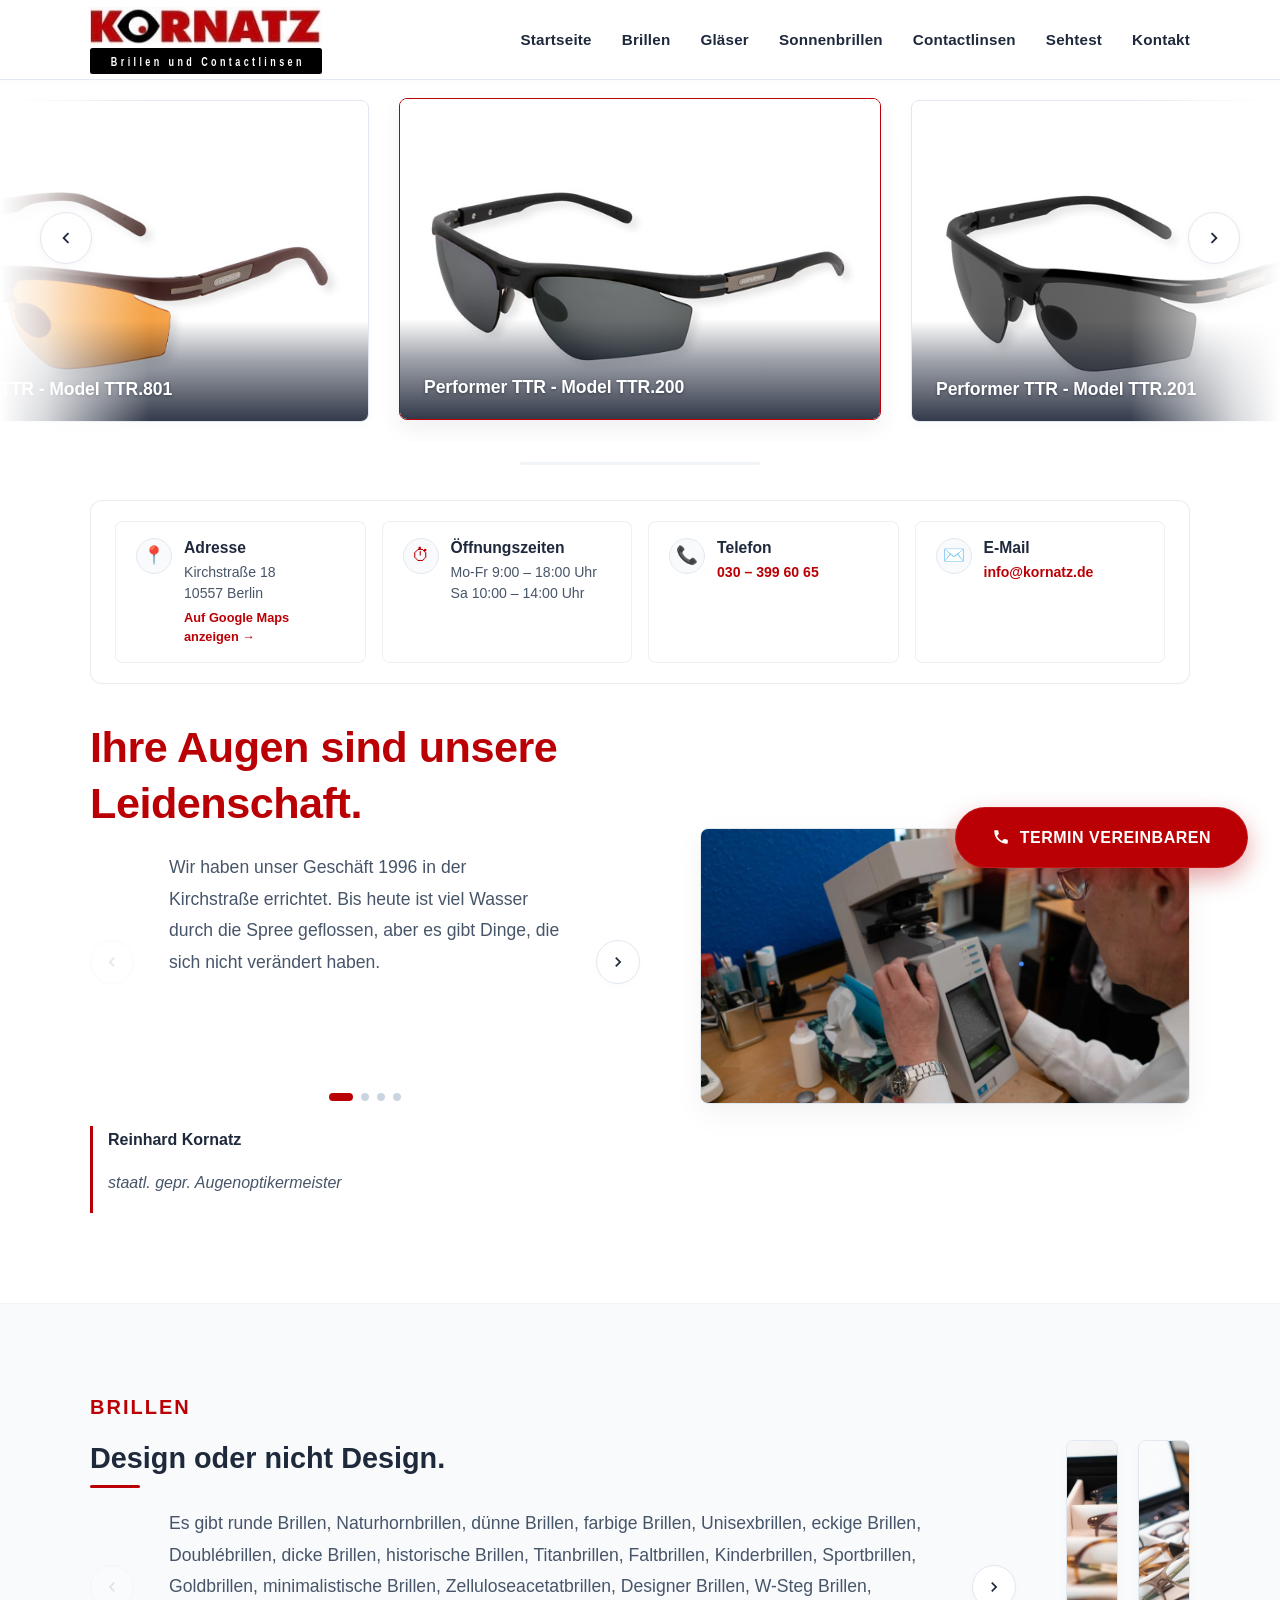
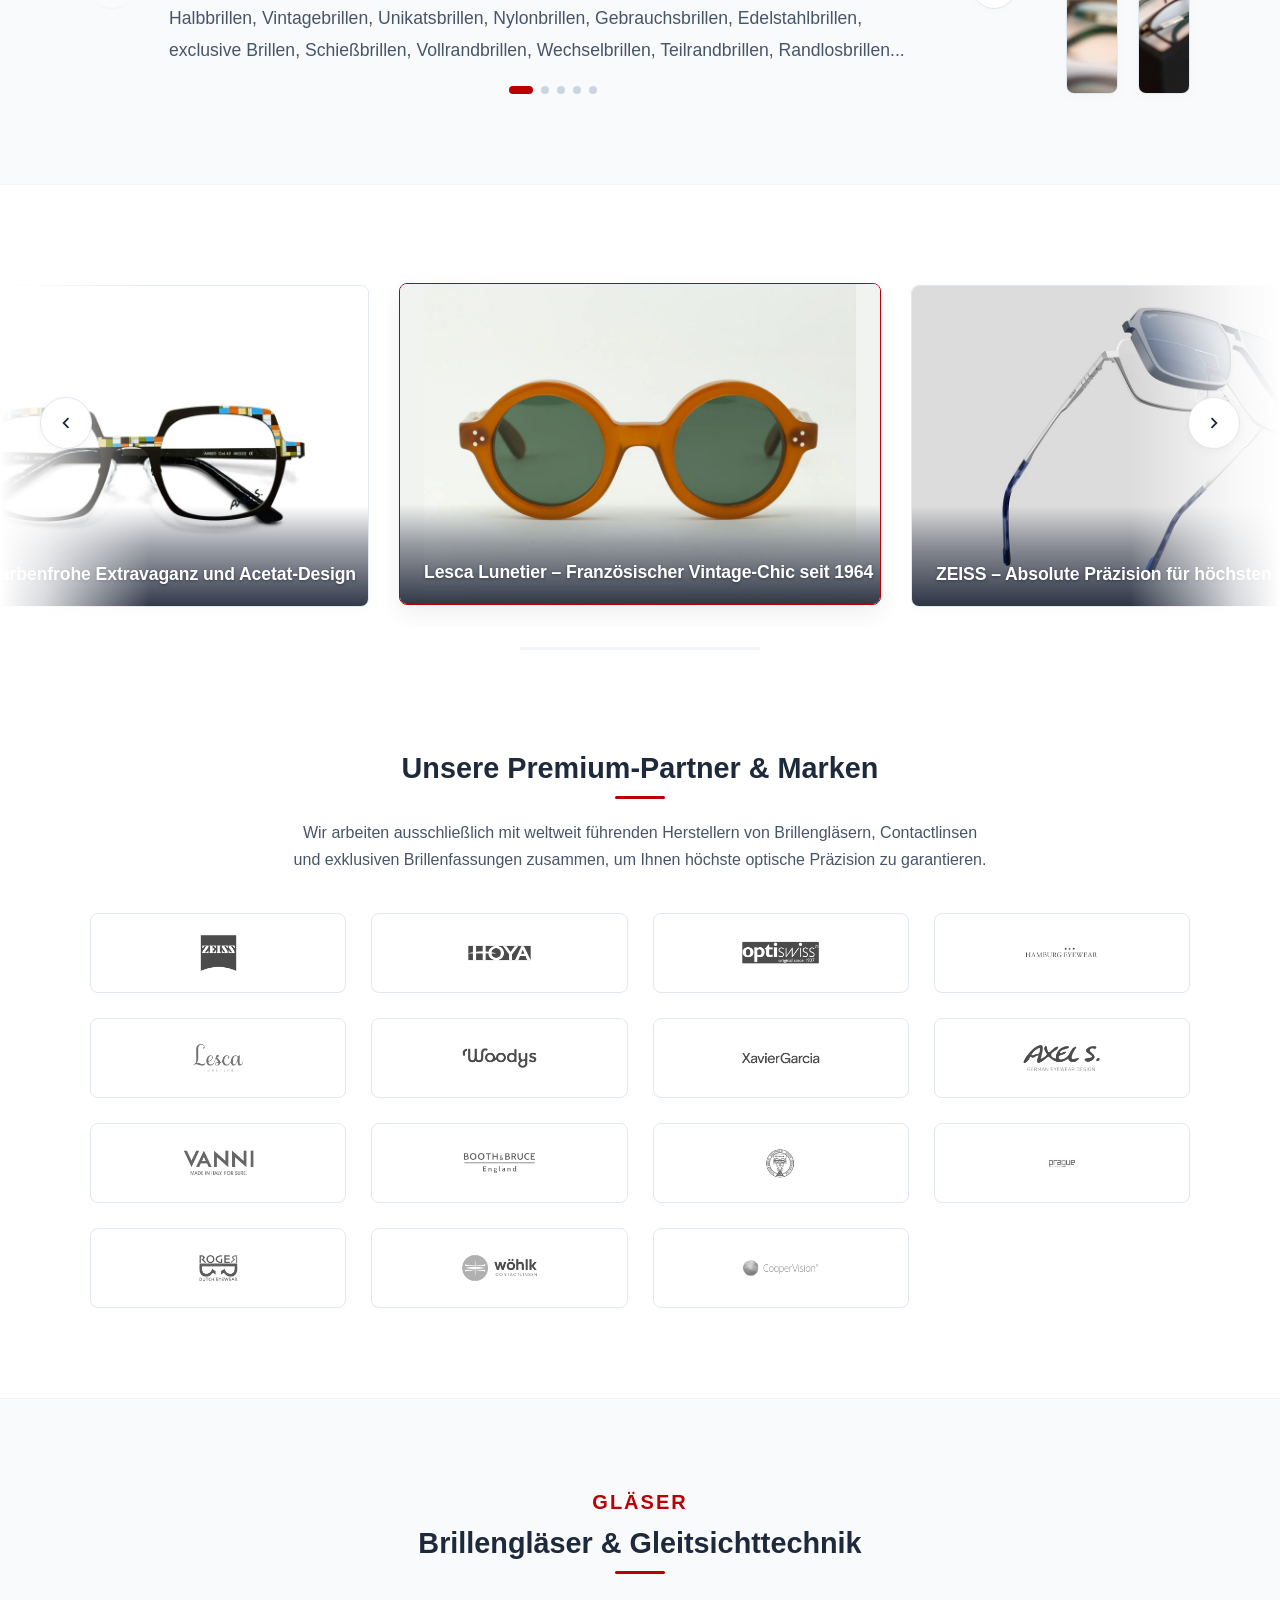
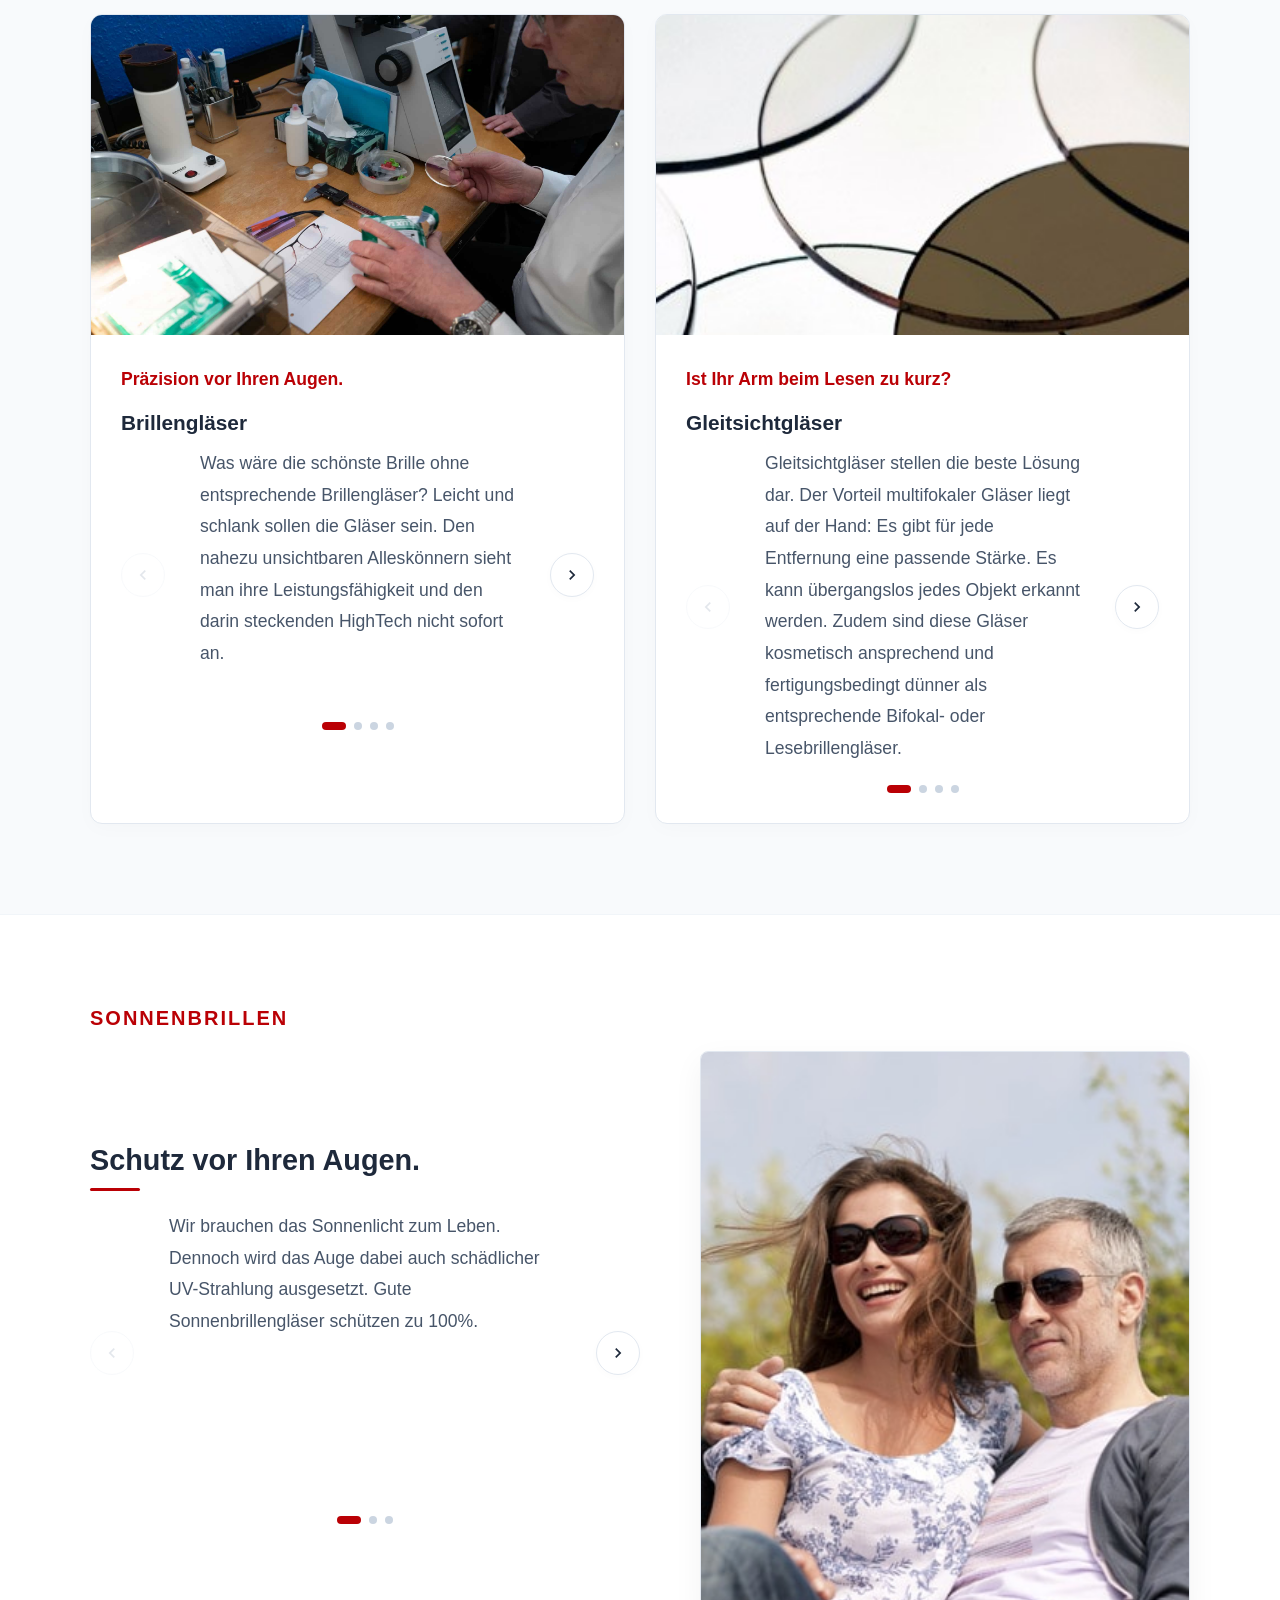
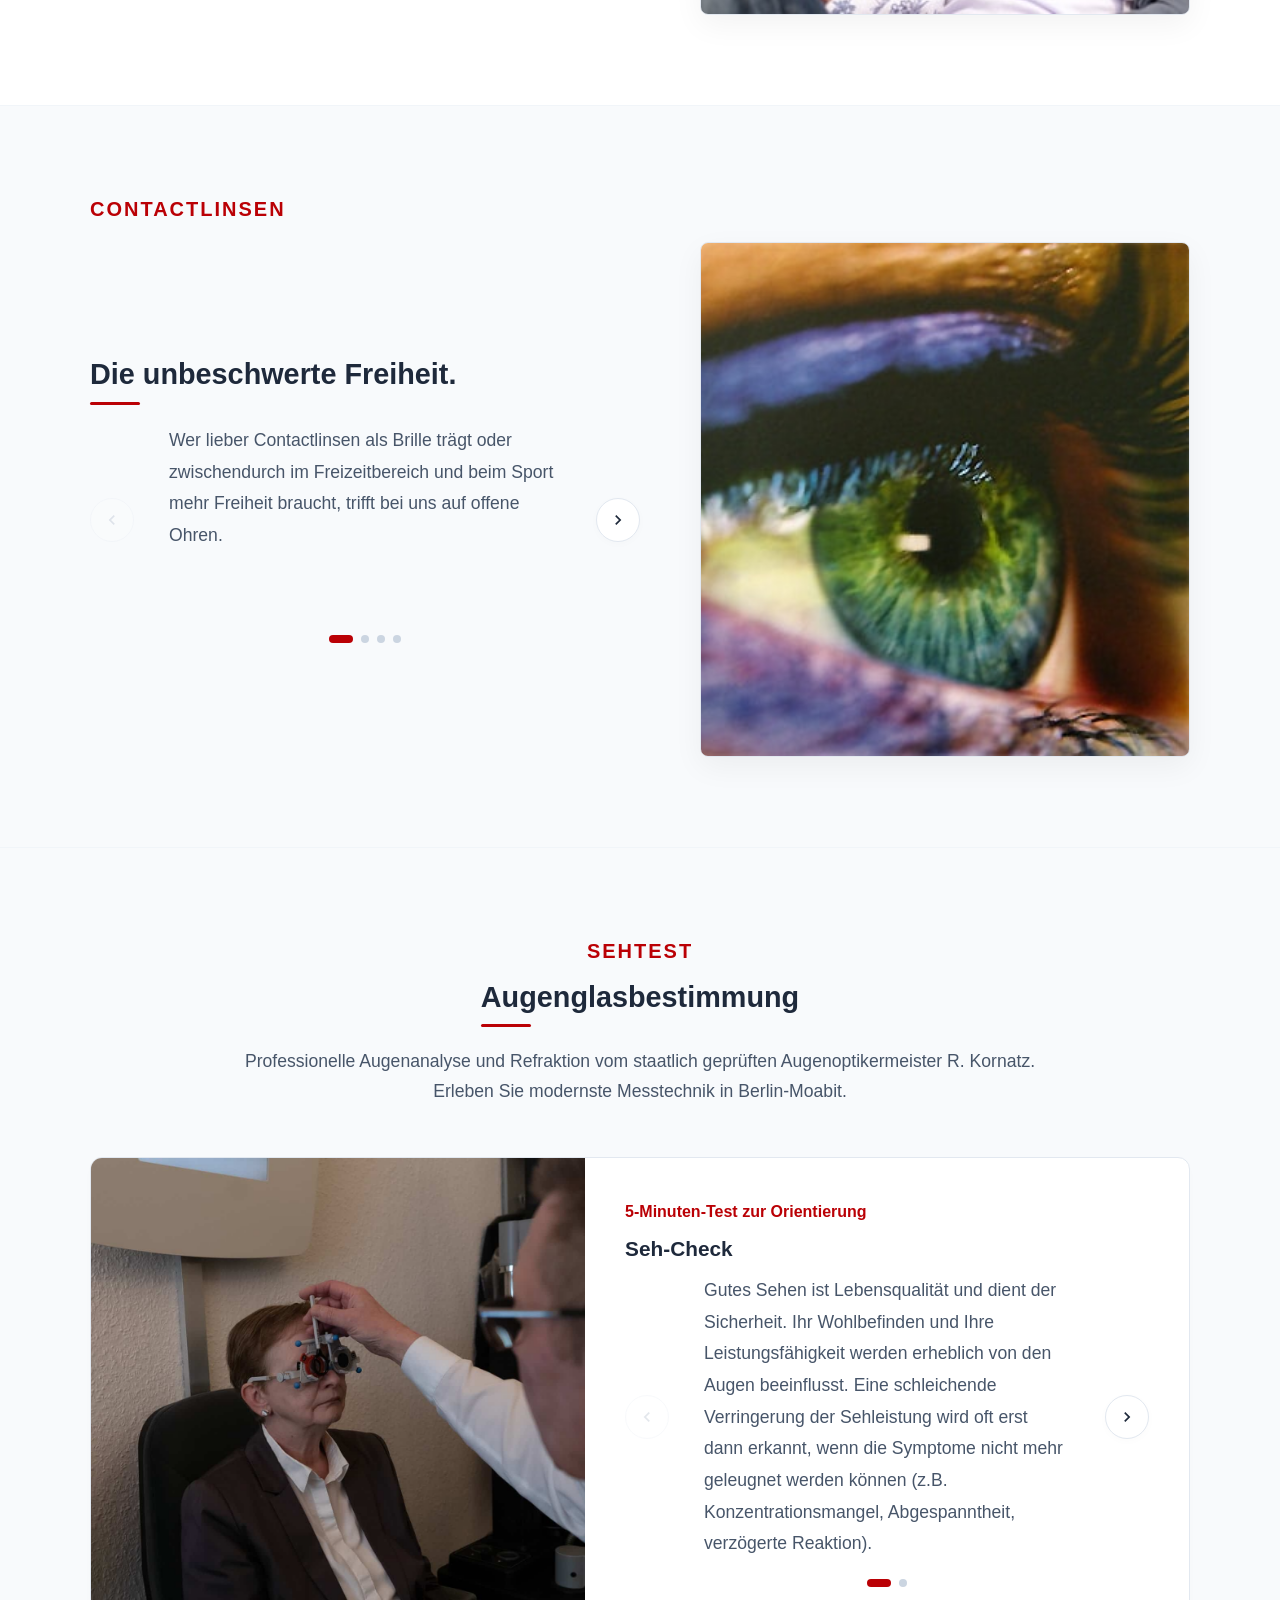
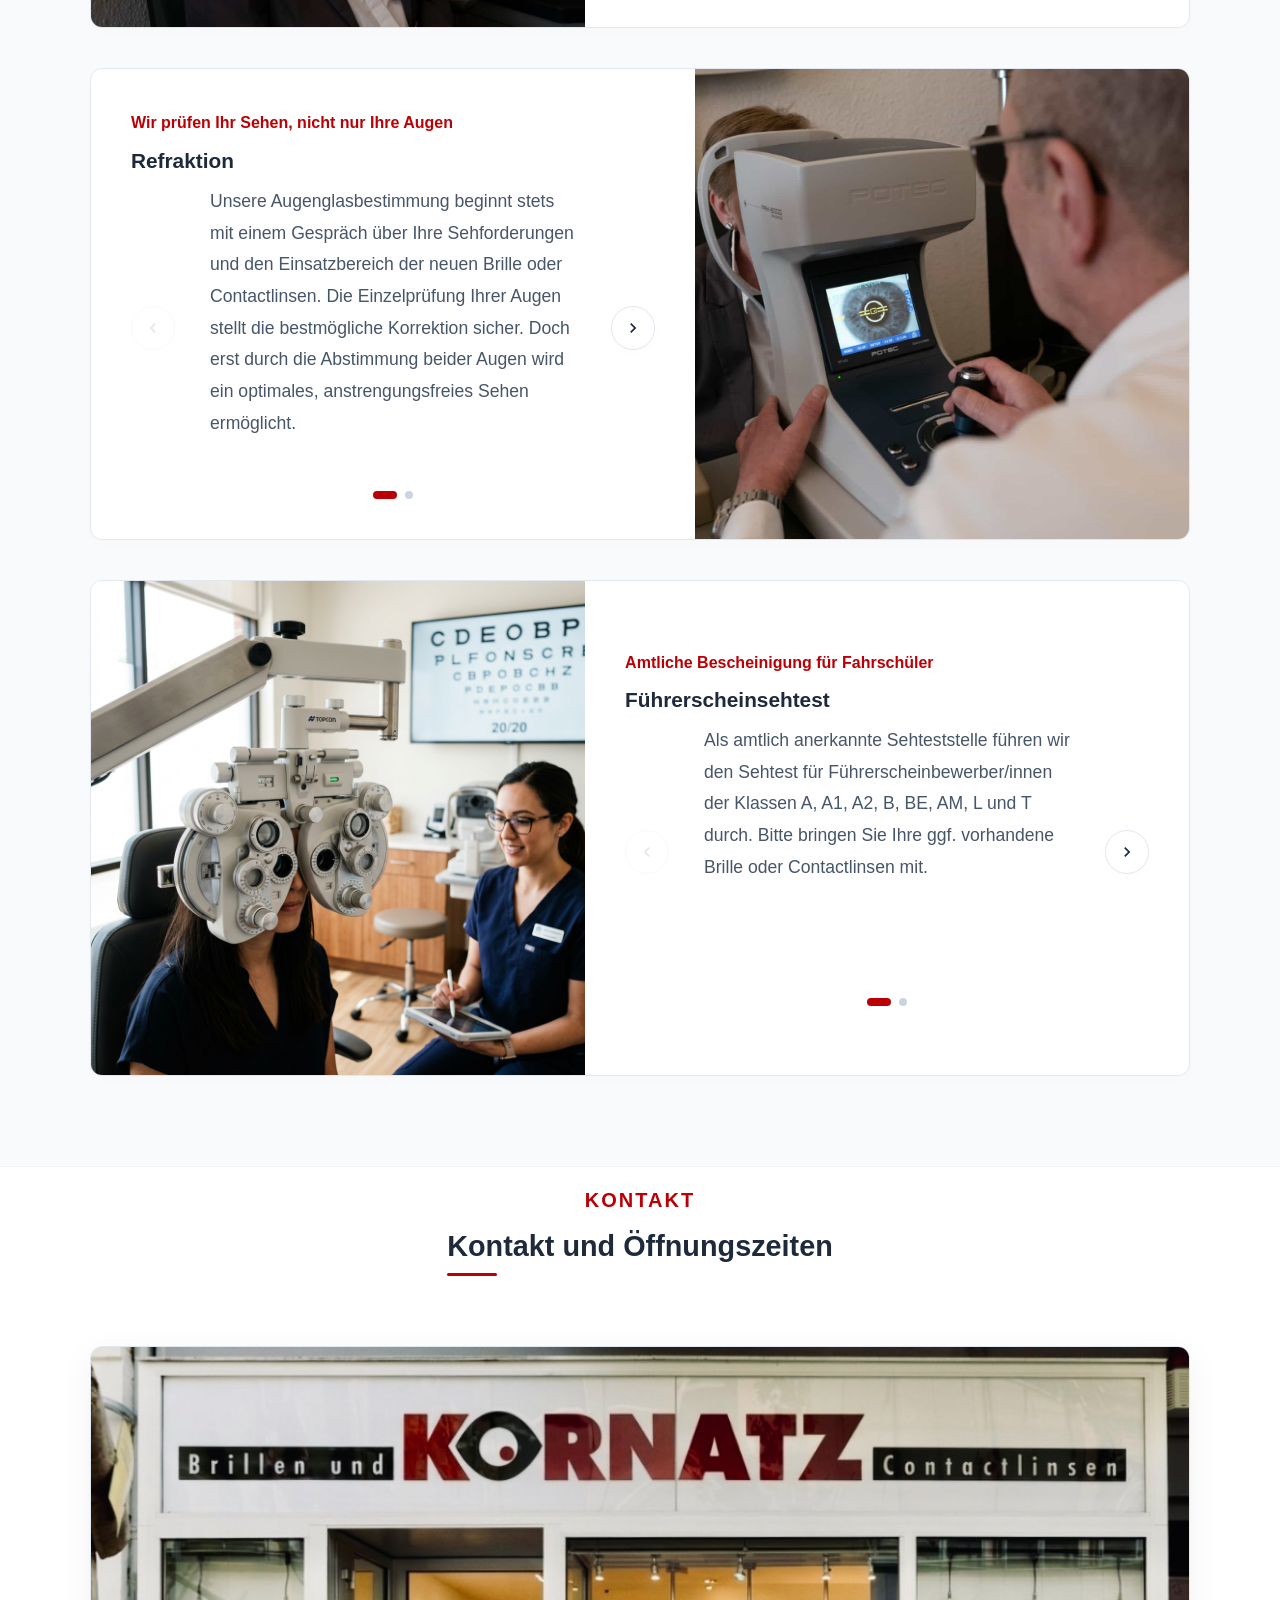
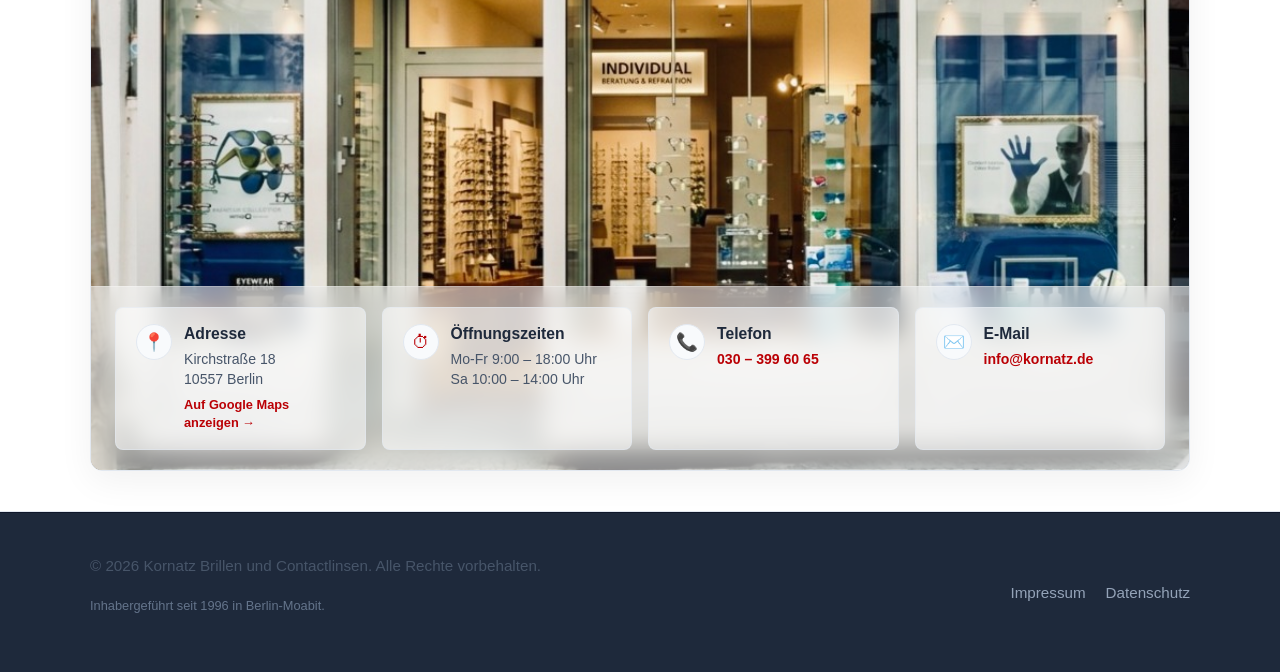
==== commit caa17e41: "feat: implement interactive infinite glasses gallery web component with touch support and auto-scrol" ====
--- a/website/index.html
+++ b/website/index.html
@@ -7,13 +7,6 @@
   <title>Kornatz.de | Brillen und Contactlinsen</title>
   <meta name="description"
     content="Kornatz Brillen und Contactlinsen in Berlin Moabit. Ihr inhabergeführter Optiker seit 1996. Erleben Sie fachkundige Beratung, präzise Augenglasbestimmung und meisterhafte Anfertigung.">
-
-  <!-- Preconnect Google Fonts for faster rendering -->
-  <link rel="preconnect" href="https://fonts.googleapis.com">
-  <link rel="preconnect" href="https://fonts.gstatic.com" crossorigin>
-  <link
-    href="https://fonts.googleapis.com/css2?family=Inter:wght@300;400;500;600;700&family=Manrope:wght@400;500;600;700;800&display=swap"
-    rel="stylesheet">
 
   <!-- Custom design system stylesheet -->
   <link rel="stylesheet" href="style.css">
@@ -49,471 +42,14 @@
     </div>
   </header>
 
-  <!-- Static Visual Gallery (Full-bleed breakout at very top of home page) -->
-  <div class="carousel-container" id="carouselContainer">
-    <!-- Chevron Left -->
-    <button id="prevBtn" class="nav-btn nav-btn-left" aria-label="Zurück scrollen">
-      <svg viewBox="0 0 24 24">
-        <path d="M15.41 7.41L14 6l-6 6 6 6 1.41-1.41L10.83 12z" />
-      </svg>
-    </button>
-
-    <!-- Horizontal Swipable Scroll Viewport -->
-    <div class="carousel-viewport" id="carouselViewport" tabIndex="0"
-      aria-label="Kornatz Interaktives Brillen-Karussell">
-      <div class="carousel-track">
-
-        <!-- ==================== SET A (Clones for left wrapping boundary) ==================== -->
-        <!-- Card 1: Lesca Lunetier -->
-        <div class="gallery-card" data-index="0" data-original="0">
-          <div class="card-inner">
-            <div class="card-image-wrapper">
-              <img src="brillen/storefront/lesca.jpg" alt="Lesca Lunetier Brille" loading="lazy">
-            </div>
-            <div class="card-caption">
-              <h3>Lesca Lunetier – Französischer Vintage-Chic seit 1964</h3>
-            </div>
-          </div>
-        </div>
-
-        <!-- Card 2: ZEISS -->
-        <div class="gallery-card" data-index="1" data-original="1">
-          <div class="card-inner">
-            <div class="card-image-wrapper">
-              <img src="brillen/storefront/zeiss.jpg" alt="ZEISS Brillenglas-Technologie" loading="lazy">
-            </div>
-            <div class="card-caption">
-              <h3>ZEISS – Absolute Präzision für höchsten Sehkomfort</h3>
-            </div>
-          </div>
-        </div>
-
-        <!-- Card 3: Optiswiss -->
-        <div class="gallery-card" data-index="2" data-original="2">
-          <div class="card-inner">
-            <div class="card-image-wrapper">
-              <img src="brillen/storefront/optiswiss.jpg" alt="Optiswiss Schweizer Gläser" loading="lazy">
-            </div>
-            <div class="card-caption">
-              <h3>Optiswiss – Schweizer Qualitätsgläser seit 1917</h3>
-            </div>
-          </div>
-        </div>
-
-        <!-- Card 4: Woodys Eyewear -->
-        <div class="gallery-card" data-index="3" data-original="3">
-          <div class="card-inner">
-            <div class="card-image-wrapper">
-              <img src="brillen/storefront/woodies.jpg" alt="Woodys Eyewear Brille" loading="lazy">
-            </div>
-            <div class="card-caption">
-              <h3>Woodys Eyewear – Detailverliebter Farbakzent aus Barcelona</h3>
-            </div>
-          </div>
-        </div>
-
-        <!-- Card 5: Xavier Garcia -->
-        <div class="gallery-card" data-index="4" data-original="4">
-          <div class="card-inner">
-            <div class="card-image-wrapper">
-              <img src="brillen/storefront/xavier-garcia.jpg" alt="Xavier Garcia Designerbrille" loading="lazy">
-            </div>
-            <div class="card-caption">
-              <h3>Xavier Garcia – Expressive Formen und mediterraner Charakter</h3>
-            </div>
-          </div>
-        </div>
-
-        <!-- Card 6: Axel S. Eyewear -->
-        <div class="gallery-card" data-index="5" data-original="5">
-          <div class="card-inner">
-            <div class="card-image-wrapper">
-              <img src="brillen/storefront/axel-s.jpg" alt="Axel S. Eyewear Brille" loading="lazy">
-            </div>
-            <div class="card-caption">
-              <h3>Axel S. – Farbenfrohe Extravaganz und Acetat-Design</h3>
-            </div>
-          </div>
-        </div>
-
-        <!-- ==================== SET B (Main Interactive Core Set) ==================== -->
-        <!-- Card 7: Lesca Lunetier -->
-        <div class="gallery-card" data-index="6" data-original="0">
-          <div class="card-inner">
-            <div class="card-image-wrapper">
-              <img src="brillen/storefront/lesca.jpg" alt="Lesca Lunetier Brille" loading="lazy">
-            </div>
-            <div class="card-caption">
-              <h3>Lesca Lunetier – Französischer Vintage-Chic seit 1964</h3>
-            </div>
-          </div>
-        </div>
-
-        <!-- Card 8: ZEISS -->
-        <div class="gallery-card" data-index="7" data-original="1">
-          <div class="card-inner">
-            <div class="card-image-wrapper">
-              <img src="brillen/storefront/zeiss.jpg" alt="ZEISS Brillenglas-Technologie" loading="lazy">
-            </div>
-            <div class="card-caption">
-              <h3>ZEISS – Absolute Präzision für höchsten Sehkomfort</h3>
-            </div>
-          </div>
-        </div>
-
-        <!-- Card 9: Optiswiss -->
-        <div class="gallery-card" data-index="8" data-original="2">
-          <div class="card-inner">
-            <div class="card-image-wrapper">
-              <img src="brillen/storefront/optiswiss.jpg" alt="Optiswiss Schweizer Gläser" loading="lazy">
-            </div>
-            <div class="card-caption">
-              <h3>Optiswiss – Schweizer Qualitätsgläser seit 1917</h3>
-            </div>
-          </div>
-        </div>
-
-        <!-- Card 10: Woodys Eyewear -->
-        <div class="gallery-card" data-index="9" data-original="3">
-          <div class="card-inner">
-            <div class="card-image-wrapper">
-              <img src="brillen/storefront/woodies.jpg" alt="Woodys Eyewear Brille" loading="lazy">
-            </div>
-            <div class="card-caption">
-              <h3>Woodys Eyewear – Detailverliebter Farbakzent aus Barcelona</h3>
-            </div>
-          </div>
-        </div>
-
-        <!-- Card 11: Xavier Garcia -->
-        <div class="gallery-card" data-index="10" data-original="4">
-          <div class="card-inner">
-            <div class="card-image-wrapper">
-              <img src="brillen/storefront/xavier-garcia.jpg" alt="Xavier Garcia Designerbrille" loading="lazy">
-            </div>
-            <div class="card-caption">
-              <h3>Xavier Garcia – Expressive Formen und mediterraner Charakter</h3>
-            </div>
-          </div>
-        </div>
-
-        <!-- Card 12: Axel S. Eyewear -->
-        <div class="gallery-card" data-index="11" data-original="5">
-          <div class="card-inner">
-            <div class="card-image-wrapper">
-              <img src="brillen/storefront/axel-s.jpg" alt="Axel S. Eyewear Brille" loading="lazy">
-            </div>
-            <div class="card-caption">
-              <h3>Axel S. – Farbenfrohe Extravaganz und Acetat-Design</h3>
-            </div>
-          </div>
-        </div>
-
-        <!-- ==================== SET C (Clones for right wrapping boundary) ==================== -->
-        <!-- Card 13: Lesca Lunetier -->
-        <div class="gallery-card" data-index="12" data-original="0">
-          <div class="card-inner">
-            <div class="card-image-wrapper">
-              <img src="brillen/storefront/lesca.jpg" alt="Lesca Lunetier Brille" loading="lazy">
-            </div>
-            <div class="card-caption">
-              <h3>Lesca Lunetier – Französischer Vintage-Chic seit 1964</h3>
-            </div>
-          </div>
-        </div>
-
-        <!-- Card 14: ZEISS -->
-        <div class="gallery-card" data-index="13" data-original="1">
-          <div class="card-inner">
-            <div class="card-image-wrapper">
-              <img src="brillen/storefront/zeiss.jpg" alt="ZEISS Brillenglas-Technologie" loading="lazy">
-            </div>
-            <div class="card-caption">
-              <h3>ZEISS – Absolute Präzision für höchsten Sehkomfort</h3>
-            </div>
-          </div>
-        </div>
-
-        <!-- Card 15: Optiswiss -->
-        <div class="gallery-card" data-index="14" data-original="2">
-          <div class="card-inner">
-            <div class="card-image-wrapper">
-              <img src="brillen/storefront/optiswiss.jpg" alt="Optiswiss Schweizer Gläser" loading="lazy">
-            </div>
-            <div class="card-caption">
-              <h3>Optiswiss – Schweizer Qualitätsgläser seit 1917</h3>
-            </div>
-          </div>
-        </div>
-
-        <!-- Card 16: Woodys Eyewear -->
-        <div class="gallery-card" data-index="15" data-original="3">
-          <div class="card-inner">
-            <div class="card-image-wrapper">
-              <img src="brillen/storefront/woodies.jpg" alt="Woodys Eyewear Brille" loading="lazy">
-            </div>
-            <div class="card-caption">
-              <h3>Woodys Eyewear – Detailverliebter Farbakzent aus Barcelona</h3>
-            </div>
-          </div>
-        </div>
-
-        <!-- Card 17: Xavier Garcia -->
-        <div class="gallery-card" data-index="16" data-original="4">
-          <div class="card-inner">
-            <div class="card-image-wrapper">
-              <img src="brillen/storefront/xavier-garcia.jpg" alt="Xavier Garcia Designerbrille" loading="lazy">
-            </div>
-            <div class="card-caption">
-              <h3>Xavier Garcia – Expressive Formen und mediterraner Charakter</h3>
-            </div>
-          </div>
-        </div>
-
-        <!-- Card 18: Axel S. Eyewear -->
-        <div class="gallery-card" data-index="17" data-original="5">
-          <div class="card-inner">
-            <div class="card-image-wrapper">
-              <img src="brillen/storefront/axel-s.jpg" alt="Axel S. Eyewear Brille" loading="lazy">
-            </div>
-            <div class="card-caption">
-              <h3>Axel S. – Farbenfrohe Extravaganz und Acetat-Design</h3>
-            </div>
-          </div>
-        </div>
-
-      </div>
-    </div>
-
-    <!-- Chevron Right -->
-    <button id="nextBtn" class="nav-btn nav-btn-right" aria-label="Vorwärts scrollen">
-      <svg viewBox="0 0 24 24">
-        <path d="M8.59 16.59L10 18l6-6-6-6-1.41 1.41L13.17 12z" />
-      </svg>
-    </button>
-
-    <!-- Bottom Controls & Scroll Progress Bar -->
-    <div class="controls-container">
-      <div class="progress-bar-container" aria-hidden="true">
-        <div class="progress-bar-fill" id="progressBarFill"></div>
-      </div>
-    </div>
-  </div>
-
   <!-- Second Glasses Gallery (Performer TTR) -->
-  <div class="carousel-container">
-    <!-- Chevron Left -->
-    <button class="nav-btn nav-btn-left" aria-label="Zurück scrollen">
-      <svg viewBox="0 0 24 24">
-        <path d="M15.41 7.41L14 6l-6 6 6 6 1.41-1.41L10.83 12z" />
-      </svg>
-    </button>
-
-    <!-- Horizontal Swipable Scroll Viewport -->
-    <div class="carousel-viewport" tabIndex="0"
-      aria-label="Performer TTR Interaktives Brillen-Karussell">
-      <div class="carousel-track">
-
-        <!-- ==================== SET A (Clones for left wrapping boundary) ==================== -->
-        <!-- Card 1: Performer TTR Model TTR.200 -->
-        <div class="gallery-card" data-index="0" data-original="0">
-          <div class="card-inner">
-            <div class="card-image-wrapper">
-              <img src="brillen/performer-ttr/TTR-200-thumb.jpg" alt="Performer TTR - Model TTR.200" loading="lazy">
-            </div>
-            <div class="card-caption">
-              <h3>Performer TTR - Model TTR.200</h3>
-            </div>
-          </div>
-        </div>
-
-        <!-- Card 2: Performer TTR Model TTR.201 -->
-        <div class="gallery-card" data-index="1" data-original="1">
-          <div class="card-inner">
-            <div class="card-image-wrapper">
-              <img src="brillen/performer-ttr/TTR-201-thumb.jpg" alt="Performer TTR - Model TTR.201" loading="lazy">
-            </div>
-            <div class="card-caption">
-              <h3>Performer TTR - Model TTR.201</h3>
-            </div>
-          </div>
-        </div>
-
-        <!-- Card 3: Performer TTR Model TTR.310 -->
-        <div class="gallery-card" data-index="2" data-original="2">
-          <div class="card-inner">
-            <div class="card-image-wrapper">
-              <img src="brillen/performer-ttr/TTR-310-thumb.jpg" alt="Performer TTR - Model TTR.310" loading="lazy">
-            </div>
-            <div class="card-caption">
-              <h3>Performer TTR - Model TTR.310</h3>
-            </div>
-          </div>
-        </div>
-
-        <!-- Card 4: Performer TTR Model TTR.620 -->
-        <div class="gallery-card" data-index="3" data-original="3">
-          <div class="card-inner">
-            <div class="card-image-wrapper">
-              <img src="brillen/performer-ttr/TTR-620-thumb.jpg" alt="Performer TTR - Model TTR.620" loading="lazy">
-            </div>
-            <div class="card-caption">
-              <h3>Performer TTR - Model TTR.620</h3>
-            </div>
-          </div>
-        </div>
-
-        <!-- Card 5: Performer TTR Model TTR.801 -->
-        <div class="gallery-card" data-index="4" data-original="4">
-          <div class="card-inner">
-            <div class="card-image-wrapper">
-              <img src="brillen/performer-ttr/TTR-801-thumb.jpg" alt="Performer TTR - Model TTR.801" loading="lazy">
-            </div>
-            <div class="card-caption">
-              <h3>Performer TTR - Model TTR.801</h3>
-            </div>
-          </div>
-        </div>
-
-        <!-- ==================== SET B (Main Interactive Core Set) ==================== -->
-        <!-- Card 6: Performer TTR Model TTR.200 -->
-        <div class="gallery-card" data-index="5" data-original="0">
-          <div class="card-inner">
-            <div class="card-image-wrapper">
-              <img src="brillen/performer-ttr/TTR-200-thumb.jpg" alt="Performer TTR - Model TTR.200" loading="lazy">
-            </div>
-            <div class="card-caption">
-              <h3>Performer TTR - Model TTR.200</h3>
-            </div>
-          </div>
-        </div>
-
-        <!-- Card 7: Performer TTR Model TTR.201 -->
-        <div class="gallery-card" data-index="6" data-original="1">
-          <div class="card-inner">
-            <div class="card-image-wrapper">
-              <img src="brillen/performer-ttr/TTR-201-thumb.jpg" alt="Performer TTR - Model TTR.201" loading="lazy">
-            </div>
-            <div class="card-caption">
-              <h3>Performer TTR - Model TTR.201</h3>
-            </div>
-          </div>
-        </div>
-
-        <!-- Card 8: Performer TTR Model TTR.310 -->
-        <div class="gallery-card" data-index="7" data-original="2">
-          <div class="card-inner">
-            <div class="card-image-wrapper">
-              <img src="brillen/performer-ttr/TTR-310-thumb.jpg" alt="Performer TTR - Model TTR.310" loading="lazy">
-            </div>
-            <div class="card-caption">
-              <h3>Performer TTR - Model TTR.310</h3>
-            </div>
-          </div>
-        </div>
-
-        <!-- Card 9: Performer TTR Model TTR.620 -->
-        <div class="gallery-card" data-index="8" data-original="3">
-          <div class="card-inner">
-            <div class="card-image-wrapper">
-              <img src="brillen/performer-ttr/TTR-620-thumb.jpg" alt="Performer TTR - Model TTR.620" loading="lazy">
-            </div>
-            <div class="card-caption">
-              <h3>Performer TTR - Model TTR.620</h3>
-            </div>
-          </div>
-        </div>
-
-        <!-- Card 10: Performer TTR Model TTR.801 -->
-        <div class="gallery-card" data-index="9" data-original="4">
-          <div class="card-inner">
-            <div class="card-image-wrapper">
-              <img src="brillen/performer-ttr/TTR-801-thumb.jpg" alt="Performer TTR - Model TTR.801" loading="lazy">
-            </div>
-            <div class="card-caption">
-              <h3>Performer TTR - Model TTR.801</h3>
-            </div>
-          </div>
-        </div>
-
-        <!-- ==================== SET C (Clones for right wrapping boundary) ==================== -->
-        <!-- Card 11: Performer TTR Model TTR.200 -->
-        <div class="gallery-card" data-index="10" data-original="0">
-          <div class="card-inner">
-            <div class="card-image-wrapper">
-              <img src="brillen/performer-ttr/TTR-200-thumb.jpg" alt="Performer TTR - Model TTR.200" loading="lazy">
-            </div>
-            <div class="card-caption">
-              <h3>Performer TTR - Model TTR.200</h3>
-            </div>
-          </div>
-        </div>
-
-        <!-- Card 12: Performer TTR Model TTR.201 -->
-        <div class="gallery-card" data-index="11" data-original="1">
-          <div class="card-inner">
-            <div class="card-image-wrapper">
-              <img src="brillen/performer-ttr/TTR-201-thumb.jpg" alt="Performer TTR - Model TTR.201" loading="lazy">
-            </div>
-            <div class="card-caption">
-              <h3>Performer TTR - Model TTR.201</h3>
-            </div>
-          </div>
-        </div>
-
-        <!-- Card 13: Performer TTR Model TTR.310 -->
-        <div class="gallery-card" data-index="12" data-original="2">
-          <div class="card-inner">
-            <div class="card-image-wrapper">
-              <img src="brillen/performer-ttr/TTR-310-thumb.jpg" alt="Performer TTR - Model TTR.310" loading="lazy">
-            </div>
-            <div class="card-caption">
-              <h3>Performer TTR - Model TTR.310</h3>
-            </div>
-          </div>
-        </div>
-
-        <!-- Card 14: Performer TTR Model TTR.620 -->
-        <div class="gallery-card" data-index="13" data-original="3">
-          <div class="card-inner">
-            <div class="card-image-wrapper">
-              <img src="brillen/performer-ttr/TTR-620-thumb.jpg" alt="Performer TTR - Model TTR.620" loading="lazy">
-            </div>
-            <div class="card-caption">
-              <h3>Performer TTR - Model TTR.620</h3>
-            </div>
-          </div>
-        </div>
-
-        <!-- Card 15: Performer TTR Model TTR.801 -->
-        <div class="gallery-card" data-index="14" data-original="4">
-          <div class="card-inner">
-            <div class="card-image-wrapper">
-              <img src="brillen/performer-ttr/TTR-801-thumb.jpg" alt="Performer TTR - Model TTR.801" loading="lazy">
-            </div>
-            <div class="card-caption">
-              <h3>Performer TTR - Model TTR.801</h3>
-            </div>
-          </div>
-        </div>
-
-      </div>
-    </div>
-
-    <!-- Chevron Right -->
-    <button class="nav-btn nav-btn-right" aria-label="Vorwärts scrollen">
-      <svg viewBox="0 0 24 24">
-        <path d="M8.59 16.59L10 18l6-6-6-6-1.41 1.41L13.17 12z" />
-      </svg>
-    </button>
-
-    <!-- Bottom Controls & Scroll Progress Bar -->
-    <div class="controls-container">
-      <div class="progress-bar-container" aria-hidden="true">
-        <div class="progress-bar-fill"></div>
-      </div>
-    </div>
-  </div>
+  <glasses-gallery aria-label="Performer TTR Interaktives Brillen-Karussell">
+    <card src="brillen/performer-ttr/TTR-200-thumb.jpg" label="Performer TTR - Model TTR.200"></card>
+    <card src="brillen/performer-ttr/TTR-201-thumb.jpg" label="Performer TTR - Model TTR.201"></card>
+    <card src="brillen/performer-ttr/TTR-310-thumb.jpg" label="Performer TTR - Model TTR.310"></card>
+    <card src="brillen/performer-ttr/TTR-620-thumb.jpg" label="Performer TTR - Model TTR.620"></card>
+    <card src="brillen/performer-ttr/TTR-801-thumb.jpg" label="Performer TTR - Model TTR.801"></card>
+  </glasses-gallery>
 
 
   <!-- Hero Introduction Section -->
@@ -559,63 +95,12 @@
         <div class="hero-text">
         <h1>Ihre Augen sind unsere Leidenschaft.</h1>
         
-        <div class="text-slider-outer">
-          <div class="text-slider-container">
-            <!-- Left Side Button (Desktop only) -->
-            <button class="text-nav-btn text-nav-btn-side text-prev-btn" aria-label="Vorheriger Absatz" disabled>
-              <svg viewBox="0 0 24 24">
-                <path d="M15.41 7.41L14 6l-6 6 6 6 1.41-1.41L10.83 12z" />
-              </svg>
-            </button>
-            
-            <!-- Viewport containing track -->
-            <div class="text-slider-viewport" id="textSliderViewport" tabindex="0" aria-label="Textabschnitte Karussell">
-              <div class="text-slider-track" id="textSliderTrack">
-                <div class="text-slide">
-                  <p>Wir haben unser Geschäft 1996 in der Kirchstraße errichtet. Bis heute ist viel Wasser durch die Spree geflossen, aber es gibt Dinge, die sich nicht verändert haben.</p>
-                </div>
-                <div class="text-slide">
-                  <p>Ob neue modische Brille, die Anpassung von Contactlinsen oder kompetente Augenglasbestimmung, wir beraten Sie gerne, jederzeit persönlich und umfassend.</p>
-                </div>
-                <div class="text-slide">
-                  <p>Unser Name steht für Qualität. In jede Anfertigung fließt Ihre Individualität und unser Wissen ein. Deshalb fertigen wir in eigener Meisterwerkstatt. Das Ergebnis ist, dass Sie sich mit Ihrer neuen Brille und Contactlinsen rundum wohlfühlen. Damit das so bleibt, sind wir selbstverständlich auch danach mit unserem Service für Sie da.</p>
-                </div>
-                <div class="text-slide">
-                  <p>Wir freuen uns auf Ihren Besuch.</p>
-                </div>
-              </div>
-            </div>
-            
-            <!-- Right Side Button (Desktop only) -->
-            <button class="text-nav-btn text-nav-btn-side text-next-btn" aria-label="Nächster Absatz">
-              <svg viewBox="0 0 24 24">
-                <path d="M8.59 16.59L10 18l6-6-6-6-1.41 1.41L13.17 12z" />
-              </svg>
-            </button>
-          </div>
-          
-          <!-- Bottom row: inline buttons flanking the indicators -->
-          <div class="text-slider-controls-row">
-            <button class="text-nav-btn text-nav-btn-inline text-prev-btn" aria-label="Vorheriger Absatz" disabled>
-              <svg viewBox="0 0 24 24">
-                <path d="M15.41 7.41L14 6l-6 6 6 6 1.41-1.41L10.83 12z" />
-              </svg>
-            </button>
-            
-            <div class="text-slider-indicators">
-              <span class="text-indicator-dot active" data-index="0"></span>
-              <span class="text-indicator-dot" data-index="1"></span>
-              <span class="text-indicator-dot" data-index="2"></span>
-              <span class="text-indicator-dot" data-index="3"></span>
-            </div>
-            
-            <button class="text-nav-btn text-nav-btn-inline text-next-btn" aria-label="Nächster Absatz">
-              <svg viewBox="0 0 24 24">
-                <path d="M8.59 16.59L10 18l6-6-6-6-1.41 1.41L13.17 12z" />
-              </svg>
-            </button>
-          </div>
-        </div>
+        <text-slider>
+          <slide label="Wir haben unser Geschäft 1996 in der Kirchstraße errichtet. Bis heute ist viel Wasser durch die Spree geflossen, aber es gibt Dinge, die sich nicht verändert haben."></slide>
+          <slide label="Ob neue modische Brille, die Anpassung von Contactlinsen oder kompetente Augenglasbestimmung, wir beraten Sie gerne, jederzeit persönlich und umfassend."></slide>
+          <slide label="Unser Name steht für Qualität. In jede Anfertigung fließt Ihre Individualität und unser Wissen ein. Deshalb fertigen wir in eigener Meisterwerkstatt. Das Ergebnis ist, dass Sie sich mit Ihrer neuen Brille und Contactlinsen rundum wohlfühlen. Damit das so bleibt, sind wir selbstverständlich auch danach mit unserem Service für Sie da."></slide>
+          <slide label="Wir freuen uns auf Ihren Besuch."></slide>
+        </text-slider>
 
         <div class="signature">
           <p><strong>Reinhard Kornatz</strong></p>
@@ -629,6 +114,7 @@
     </div>
     </div>
   </section>
+
 
   <!-- Brillen Collection Showcase -->
   <section id="brillen" class="bg-alt">
@@ -638,59 +124,13 @@
         <div class="showcase-text">
           <h2>Design oder nicht Design.</h2>
           
-          <div class="text-slider-outer">
-            <div class="text-slider-container">
-              <!-- Left Side Button (Desktop only) -->
-              <button class="text-nav-btn text-nav-btn-side text-prev-btn" aria-label="Vorheriger Absatz" disabled>
-                <svg viewBox="0 0 24 24"><path d="M15.41 7.41L14 6l-6 6 6 6 1.41-1.41L10.83 12z" /></svg>
-              </button>
-              
-              <!-- Viewport containing track -->
-              <div class="text-slider-viewport" tabindex="0" aria-label="Textabschnitte Karussell">
-                <div class="text-slider-track">
-                  <div class="text-slide">
-                    <p>Es gibt runde Brillen, Naturhornbrillen, dünne Brillen, farbige Brillen, Unisexbrillen, eckige Brillen, Doublébrillen, dicke Brillen, historische Brillen, Titanbrillen, Faltbrillen, Kinderbrillen, Sportbrillen, Goldbrillen, minimalistische Brillen, Zelluloseacetatbrillen, Designer Brillen, W-Steg Brillen, Halbbrillen, Vintagebrillen, Unikatsbrillen, Nylonbrillen, Gebrauchsbrillen, Edelstahlbrillen, exclusive Brillen, Schießbrillen, Vollrandbrillen, Wechselbrillen, Teilrandbrillen, Randlosbrillen...</p>
-                  </div>
-                  <div class="text-slide">
-                    <p><strong>und es gibt uns. Wir beraten Sie gerne.</strong></p>
-                  </div>
-                  <div class="text-slide">
-                    <p>Mit unserem Videoberatungssystem können Sie aus den gleichzeitig dargestellten Vorschlägen Ihren Favoriten auswählen und die Wirkung Ihrer zukünftigen Brille vergleichen.</p>
-                  </div>
-                  <div class="text-slide">
-                    <p>Sie wünschen mehr Individualität? Wir lassen Ihre ganz persönliche Brille „Made in Germany“ in Zelluloseacetat, 750er Gold oder Naturhorn anfertigen.</p>
-                  </div>
-                  <div class="text-slide">
-                    <p><strong>Viel Spaß bei der Auswahl Ihrer neuen Brille!</strong></p>
-                  </div>
-                </div>
-              </div>
-              
-              <!-- Right Side Button (Desktop only) -->
-              <button class="text-nav-btn text-nav-btn-side text-next-btn" aria-label="Nächster Absatz">
-                <svg viewBox="0 0 24 24"><path d="M8.59 16.59L10 18l6-6-6-6-1.41 1.41L13.17 12z" /></svg>
-              </button>
-            </div>
-            
-            <!-- Bottom row: inline buttons flanking the indicators -->
-            <div class="text-slider-controls-row">
-              <button class="text-nav-btn text-nav-btn-inline text-prev-btn" aria-label="Vorheriger Absatz" disabled>
-                <svg viewBox="0 0 24 24"><path d="M15.41 7.41L14 6l-6 6 6 6 1.41-1.41L10.83 12z" /></svg>
-              </button>
-              
-              <div class="text-slider-indicators">
-                <span class="text-indicator-dot active" data-index="0"></span>
-                <span class="text-indicator-dot" data-index="1"></span>
-                <span class="text-indicator-dot" data-index="2"></span>
-                <span class="text-indicator-dot" data-index="3"></span>
-                <span class="text-indicator-dot" data-index="4"></span>
-              </div>
-              
-              <button class="text-nav-btn text-nav-btn-inline text-next-btn" aria-label="Nächster Absatz">
-                <svg viewBox="0 0 24 24"><path d="M8.59 16.59L10 18l6-6-6-6-1.41 1.41L13.17 12z" /></svg>
-              </button>
-            </div>
-          </div>
+          <text-slider>
+            <slide label="Es gibt runde Brillen, Naturhornbrillen, dünne Brillen, farbige Brillen, Unisexbrillen, eckige Brillen, Doublébrillen, dicke Brillen, historische Brillen, Titanbrillen, Faltbrillen, Kinderbrillen, Sportbrillen, Goldbrillen, minimalistische Brillen, Zelluloseacetatbrillen, Designer Brillen, W-Steg Brillen, Halbbrillen, Vintagebrillen, Unikatsbrillen, Nylonbrillen, Gebrauchsbrillen, Edelstahlbrillen, exclusive Brillen, Schießbrillen, Vollrandbrillen, Wechselbrillen, Teilrandbrillen, Randlosbrillen..."></slide>
+            <slide label="&lt;strong&gt;und es gibt uns. Wir beraten Sie gerne.&lt;/strong&gt;"></slide>
+            <slide label="Mit unserem Videoberatungssystem können Sie aus den gleichzeitig dargestellten Vorschlägen Ihren Favoriten auswählen und die Wirkung Ihrer zukünftigen Brille vergleichen."></slide>
+            <slide label="Sie wünschen mehr Individualität? Wir lassen Ihre ganz persönliche Brille „Made in Germany“ in Zelluloseacetat, 750er Gold oder Naturhorn anfertigen."></slide>
+            <slide label="&lt;strong&gt;Viel Spaß bei der Auswahl Ihrer neuen Brille!&lt;/strong&gt;"></slide>
+          </text-slider>
         </div>
         <div class="showcase-images">
           <div class="img-frame">
@@ -705,6 +145,16 @@
       </div>
     </div>
   </section>
+
+  <!-- Static Visual Gallery (Full-bleed breakout at very top of home page) -->
+  <glasses-gallery id="carouselContainer" aria-label="Kornatz Interaktives Brillen-Karussell">
+    <card src="brillen/storefront/lesca.jpg" label="Lesca Lunetier – Französischer Vintage-Chic seit 1964"></card>
+    <card src="brillen/storefront/zeiss.jpg" label="ZEISS – Absolute Präzision für höchsten Sehkomfort"></card>
+    <card src="brillen/storefront/optiswiss.jpg" label="Optiswiss – Schweizer Qualitätsgläser seit 1917"></card>
+    <card src="brillen/storefront/woodies.jpg" label="Woodys Eyewear – Detailverliebter Farbakzent aus Barcelona"></card>
+    <card src="brillen/storefront/xavier-garcia.jpg" label="Xavier Garcia – Expressive Formen und mediterraner Charakter"></card>
+    <card src="brillen/storefront/axel-s.jpg" label="Axel S. – Farbenfrohe Extravaganz und Acetat-Design"></card>
+  </glasses-gallery>
 
   <!-- Brands Section -->
   <section id="brands">
@@ -749,55 +199,12 @@
             <p class="lead">Präzision vor Ihren Augen.</p>
             <h3>Brillengläser</h3>
             
-            <div class="text-slider-outer">
-              <div class="text-slider-container">
-                <!-- Left Side Button (Desktop only) -->
-                <button class="text-nav-btn text-nav-btn-side text-prev-btn" aria-label="Vorheriger Absatz" disabled>
-                  <svg viewBox="0 0 24 24"><path d="M15.41 7.41L14 6l-6 6 6 6 1.41-1.41L10.83 12z" /></svg>
-                </button>
-                
-                <!-- Viewport containing track -->
-                <div class="text-slider-viewport" tabindex="0" aria-label="Textabschnitte Karussell">
-                  <div class="text-slider-track">
-                    <div class="text-slide">
-                      <p>Was wäre die schönste Brille ohne entsprechende Brillengläser? Leicht und schlank sollen die Gläser sein. Den nahezu unsichtbaren Alleskönnern sieht man ihre Leistungsfähigkeit und den darin steckenden HighTech nicht sofort an.</p>
-                    </div>
-                    <div class="text-slide">
-                      <p>Ausgeklügelte Berechnungen für die besten Abbildungseigenschaften sorgen für perfekte Sehqualität. In Verbindung mit mikrometergenauen Fertigungsverfahren werden hochmoderne Brillengläser hergestellt.</p>
-                    </div>
-                    <div class="text-slide">
-                      <p>Die Wahl des optimal geeigneten Materials ist entscheidend für das ästhetische Aussehen, die Haltbarkeit, das Gewicht... bis hin zu den leichten Pflegeeigenschaften. Schön wenn Sie sich für Qualitätsgläser entscheiden, denn dann haben Sie rundum Freude an der guten Sicht.</p>
-                    </div>
-                    <div class="text-slide">
-                      <p>Die aus der Brillenglasstärke, Fassungsgröße und Brillenglasmaterial resultierende Glasdicke wird von uns in einer Computersimulation berechnet und optimiert. Auf Basis dieser Daten werden bei unseren Zulieferern die Rohgläser angefertigt und in unserer <strong>Meisterwerkstatt</strong> präzise eingearbeitet.</p>
-                    </div>
-                  </div>
-                </div>
-                
-                <!-- Right Side Button (Desktop only) -->
-                <button class="text-nav-btn text-nav-btn-side text-next-btn" aria-label="Nächster Absatz">
-                  <svg viewBox="0 0 24 24"><path d="M8.59 16.59L10 18l6-6-6-6-1.41 1.41L13.17 12z" /></svg>
-                </button>
-              </div>
-              
-              <!-- Bottom row: inline buttons flanking the indicators -->
-              <div class="text-slider-controls-row">
-                <button class="text-nav-btn text-nav-btn-inline text-prev-btn" aria-label="Vorheriger Absatz" disabled>
-                  <svg viewBox="0 0 24 24"><path d="M15.41 7.41L14 6l-6 6 6 6 1.41-1.41L10.83 12z" /></svg>
-                </button>
-                
-                <div class="text-slider-indicators">
-                  <span class="text-indicator-dot active" data-index="0"></span>
-                  <span class="text-indicator-dot" data-index="1"></span>
-                  <span class="text-indicator-dot" data-index="2"></span>
-                  <span class="text-indicator-dot" data-index="3"></span>
-                </div>
-                
-                <button class="text-nav-btn text-nav-btn-inline text-next-btn" aria-label="Nächster Absatz">
-                  <svg viewBox="0 0 24 24"><path d="M8.59 16.59L10 18l6-6-6-6-1.41 1.41L13.17 12z" /></svg>
-                </button>
-              </div>
-            </div>
+            <text-slider>
+              <slide label="Was wäre die schönste Brille ohne entsprechende Brillengläser? Leicht und schlank sollen die Gläser sein. Den nahezu unsichtbaren Alleskönnern sieht man ihre Leistungsfähigkeit und den darin steckenden HighTech nicht sofort an."></slide>
+              <slide label="Ausgeklügelte Berechnungen für die besten Abbildungseigenschaften sorgen für perfekte Sehqualität. In Verbindung mit mikrometergenauen Fertigungsverfahren werden hochmoderne Brillengläser hergestellt."></slide>
+              <slide label="Die Wahl des optimal geeigneten Materials ist entscheidend für das ästhetische Aussehen, die Haltbarkeit, das Gewicht... bis hin zu den leichten Pflegeeigenschaften. Schön wenn Sie sich für Qualitätsgläser entscheiden, denn dann haben Sie rundum Freude an der guten Sicht."></slide>
+              <slide label="Die aus der Brillenglasstärke, Fassungsgröße und Brillenglasmaterial resultierende Glasdicke wird von uns in einer Computersimulation berechnet und optimiert. Auf Basis dieser Daten werden bei unseren Zulieferern die Rohgläser angefertigt und in unserer &lt;strong&gt;Meisterwerkstatt&lt;/strong&gt; präzise eingearbeitet."></slide>
+            </text-slider>
           </div>
         </div>
 
@@ -809,55 +216,12 @@
             <p class="lead">Ist Ihr Arm beim Lesen zu kurz?</p>
             <h3>Gleitsichtgläser</h3>
             
-            <div class="text-slider-outer">
-              <div class="text-slider-container">
-                <!-- Left Side Button (Desktop only) -->
-                <button class="text-nav-btn text-nav-btn-side text-prev-btn" aria-label="Vorheriger Absatz" disabled>
-                  <svg viewBox="0 0 24 24"><path d="M15.41 7.41L14 6l-6 6 6 6 1.41-1.41L10.83 12z" /></svg>
-                </button>
-                
-                <!-- Viewport containing track -->
-                <div class="text-slider-viewport" tabindex="0" aria-label="Textabschnitte Karussell">
-                  <div class="text-slider-track">
-                    <div class="text-slide">
-                      <p>Gleitsichtgläser stellen die beste Lösung dar. Der Vorteil multifokaler Gläser liegt auf der Hand: Es gibt für jede Entfernung eine passende Stärke. Es kann übergangslos jedes Objekt erkannt werden. Zudem sind diese Gläser kosmetisch ansprechend und fertigungsbedingt dünner als entsprechende Bifokal- oder Lesebrillengläser.</p>
-                    </div>
-                    <div class="text-slide">
-                      <p>Unsere Produktpalette deckt jeden Anspruch ab. Es gibt Ausführungen, die für den Fern-/ Nahbereich, den Arbeitsplatz und den Lesebereich optimiert sind.</p>
-                    </div>
-                    <div class="text-slide">
-                      <p>Im Vorgespräch, und bei der sorgfältigen Augenglasbestimmung, wird zusammen mit Ihnen der abzudeckende Bedarf ermittelt. Nur so kann die richtige Wahl des optimal Ihren Bedürfnissen entsprechenden Gleitsichttyps getroffen werden.</p>
-                    </div>
-                    <div class="text-slide">
-                      <p>Die präzise Ermittlung aller Einschleifdaten und die genaue Einarbeitung Ihrer Gläser in unserer Werkstatt stellt den spontanen Seherfolg sicher. Unsere regelmäßige Teilnahme an Produktschulungen sichert eine gleichbleibend hohe Qualität auf neuestem Stand.</p>
-                    </div>
-                  </div>
-                </div>
-                
-                <!-- Right Side Button (Desktop only) -->
-                <button class="text-nav-btn text-nav-btn-side text-next-btn" aria-label="Nächster Absatz">
-                  <svg viewBox="0 0 24 24"><path d="M8.59 16.59L10 18l6-6-6-6-1.41 1.41L13.17 12z" /></svg>
-                </button>
-              </div>
-              
-              <!-- Bottom row: inline buttons flanking the indicators -->
-              <div class="text-slider-controls-row">
-                <button class="text-nav-btn text-nav-btn-inline text-prev-btn" aria-label="Vorheriger Absatz" disabled>
-                  <svg viewBox="0 0 24 24"><path d="M15.41 7.41L14 6l-6 6 6 6 1.41-1.41L10.83 12z" /></svg>
-                </button>
-                
-                <div class="text-slider-indicators">
-                  <span class="text-indicator-dot active" data-index="0"></span>
-                  <span class="text-indicator-dot" data-index="1"></span>
-                  <span class="text-indicator-dot" data-index="2"></span>
-                  <span class="text-indicator-dot" data-index="3"></span>
-                </div>
-                
-                <button class="text-nav-btn text-nav-btn-inline text-next-btn" aria-label="Nächster Absatz">
-                  <svg viewBox="0 0 24 24"><path d="M8.59 16.59L10 18l6-6-6-6-1.41 1.41L13.17 12z" /></svg>
-                </button>
-              </div>
-            </div>
+            <text-slider>
+              <slide label="Gleitsichtgläser stellen die beste Lösung dar. Der Vorteil multifokaler Gläser liegt auf der Hand: Es gibt für jede Entfernung eine passende Stärke. Es kann übergangslos jedes Objekt erkannt werden. Zudem sind diese Gläser kosmetisch ansprechend und fertigungsbedingt dünner als entsprechende Bifokal- oder Lesebrillengläser."></slide>
+              <slide label="Unsere Produktpalette deckt jeden Anspruch ab. Es gibt Ausführungen, die für den Fern-/ Nahbereich, den Arbeitsplatz und den Lesebereich optimiert sind."></slide>
+              <slide label="Im Vorgespräch, und bei der sorgfältigen Augenglasbestimmung, wird zusammen mit Ihnen der abzudeckende Bedarf ermittelt. Nur so kann die richtige Wahl des optimal Ihren Bedürfnissen entsprechenden Gleitsichttyps getroffen werden."></slide>
+              <slide label="Die präzise Ermittlung aller Einschleifdaten und die genaue Einarbeitung Ihrer Gläser in unserer Werkstatt stellt den spontanen Seherfolg sicher. Unsere regelmäßige Teilnahme an Produktschulungen sichert eine gleichbleibend hohe Qualität auf neuestem Stand."></slide>
+            </text-slider>
           </div>
         </div>
       </div>
@@ -872,51 +236,11 @@
         <div class="lenses-text">
           <h2>Schutz vor Ihren Augen.</h2>
           
-          <div class="text-slider-outer">
-            <div class="text-slider-container">
-              <!-- Left Side Button (Desktop only) -->
-              <button class="text-nav-btn text-nav-btn-side text-prev-btn" aria-label="Vorheriger Absatz" disabled>
-                <svg viewBox="0 0 24 24"><path d="M15.41 7.41L14 6l-6 6 6 6 1.41-1.41L10.83 12z" /></svg>
-              </button>
-              
-              <!-- Viewport containing track -->
-              <div class="text-slider-viewport" tabindex="0" aria-label="Textabschnitte Karussell">
-                <div class="text-slider-track">
-                  <div class="text-slide">
-                    <p>Wir brauchen das Sonnenlicht zum Leben. Dennoch wird das Auge dabei auch schädlicher UV-Strahlung ausgesetzt. Gute Sonnenbrillengläser schützen zu 100%.</p>
-                  </div>
-                  <div class="text-slide">
-                    <p>Je nach Einsatzbereich sind unterschiedliche Farben und Absorptionsgrade empfehlenswert. Im Citybereich ist eine geringere Tönung ausreichend. An der See, im Gebirge und im Schnee ist eine bis zu &gt;90%ige Tönung erforderlich. Jeder Mensch ist unterschiedlich lichtempfindlich. Deshalb empfehlen wir Ihnen unseren speziellen Sehtest, mit dem der erforderliche Lichtschutz ermittelt werden kann.</p>
-                  </div>
-                  <div class="text-slide">
-                    <p>Auch bei den Tönungsfarben gibt es erhebliche Unterschiede. Puristen bevorzugen Grau. Andere fühlen sich mit kontrasteigernden Gläsern erst richtig wohl. Wir haben eine breit gefächerte Auswahl von Mustergläsern zur Probe vorrätig. Darüber hinaus werden die vorhandenen Möglichkeiten mit Kantenfiltern und Polarisationsgläsern weiter abgerundet.</p>
-                  </div>
-                </div>
-              </div>
-              
-              <!-- Right Side Button (Desktop only) -->
-              <button class="text-nav-btn text-nav-btn-side text-next-btn" aria-label="Nächster Absatz">
-                <svg viewBox="0 0 24 24"><path d="M8.59 16.59L10 18l6-6-6-6-1.41 1.41L13.17 12z" /></svg>
-              </button>
-            </div>
-            
-            <!-- Bottom row: inline buttons flanking the indicators -->
-            <div class="text-slider-controls-row">
-              <button class="text-nav-btn text-nav-btn-inline text-prev-btn" aria-label="Vorheriger Absatz" disabled>
-                <svg viewBox="0 0 24 24"><path d="M15.41 7.41L14 6l-6 6 6 6 1.41-1.41L10.83 12z" /></svg>
-              </button>
-              
-              <div class="text-slider-indicators">
-                <span class="text-indicator-dot active" data-index="0"></span>
-                <span class="text-indicator-dot" data-index="1"></span>
-                <span class="text-indicator-dot" data-index="2"></span>
-              </div>
-              
-              <button class="text-nav-btn text-nav-btn-inline text-next-btn" aria-label="Nächster Absatz">
-                <svg viewBox="0 0 24 24"><path d="M8.59 16.59L10 18l6-6-6-6-1.41 1.41L13.17 12z" /></svg>
-              </button>
-            </div>
-          </div>
+          <text-slider>
+            <slide label="Wir brauchen das Sonnenlicht zum Leben. Dennoch wird das Auge dabei auch schädlicher UV-Strahlung ausgesetzt. Gute Sonnenbrillengläser schützen zu 100%."></slide>
+            <slide label="Je nach Einsatzbereich sind unterschiedliche Farben und Absorptionsgrade empfehlenswert. Im Citybereich ist eine geringere Tönung ausreichend. An der See, im Gebirge und im Schnee ist eine bis zu &gt;90%ige Tönung erforderlich. Jeder Mensch ist unterschiedlich lichtempfindlich. Deshalb empfehlen wir Ihnen unseren speziellen Sehtest, mit dem der erforderliche Lichtschutz ermittelt werden kann."></slide>
+            <slide label="Auch bei den Tönungsfarben gibt es erhebliche Unterschiede. Puristen bevorzugen Grau. Andere fühlen sich mit kontrasteigernden Gläsern erst richtig wohl. Wir haben eine breit gefächerte Auswahl von Mustergläsern zur Probe vorrätig. Darüber hinaus werden die vorhandenen Möglichkeiten mit Kantenfiltern und Polarisationsgläsern weiter abgerundet."></slide>
+          </text-slider>
         </div>
         <div class="lenses-image-wrapper">
           <img src="images/hoya-sonne.jpg" alt="Sonnenschutzgläser Schutz vor UV-Strahlung" loading="lazy" width="800"
@@ -938,55 +262,12 @@
         <div class="lenses-text">
           <h2>Die unbeschwerte Freiheit.</h2>
           
-          <div class="text-slider-outer">
-            <div class="text-slider-container">
-              <!-- Left Side Button (Desktop only) -->
-              <button class="text-nav-btn text-nav-btn-side text-prev-btn" aria-label="Vorheriger Absatz" disabled>
-                <svg viewBox="0 0 24 24"><path d="M15.41 7.41L14 6l-6 6 6 6 1.41-1.41L10.83 12z" /></svg>
-              </button>
-              
-              <!-- Viewport containing track -->
-              <div class="text-slider-viewport" tabindex="0" aria-label="Textabschnitte Karussell">
-                <div class="text-slider-track">
-                  <div class="text-slide">
-                    <p>Wer lieber Contactlinsen als Brille trägt oder zwischendurch im Freizeitbereich und beim Sport mehr Freiheit braucht, trifft bei uns auf offene Ohren.</p>
-                  </div>
-                  <div class="text-slide">
-                    <p>Wir können Ihnen <strong>formstabile</strong> und <strong>weiche Contactlinsen</strong> anpassen. Dabei stehen Ihnen verschiedene Systeme zur Auswahl.</p>
-                  </div>
-                  <div class="text-slide">
-                    <p>Die optimale Verträglichkeit von Contactlinsen hängt von der <strong>richtigen Wahl</strong> und der <strong>sorgfältigen Anpassung</strong> ab. Wir nehmen uns deshalb bei der Beratung und Beantwortung Ihrer Fragen <strong>Zeit</strong>. Ebenso bringen wir Ihnen die <strong>Handhabung und Pflege</strong> bei.</p>
-                  </div>
-                  <div class="text-slide">
-                    <p>Sie erhalten bei uns <strong>Contactlinsen</strong> und <strong>Pflegemittel</strong> aller namhafter Hersteller. Genießen Sie die unbeschwerte Freiheit beim Sport und in der Freizeit.</p>
-                  </div>
-                </div>
-              </div>
-              
-              <!-- Right Side Button (Desktop only) -->
-              <button class="text-nav-btn text-nav-btn-side text-next-btn" aria-label="Nächster Absatz">
-                <svg viewBox="0 0 24 24"><path d="M8.59 16.59L10 18l6-6-6-6-1.41 1.41L13.17 12z" /></svg>
-              </button>
-            </div>
-            
-            <!-- Bottom row: inline buttons flanking the indicators -->
-            <div class="text-slider-controls-row">
-              <button class="text-nav-btn text-nav-btn-inline text-prev-btn" aria-label="Vorheriger Absatz" disabled>
-                <svg viewBox="0 0 24 24"><path d="M15.41 7.41L14 6l-6 6 6 6 1.41-1.41L10.83 12z" /></svg>
-              </button>
-              
-              <div class="text-slider-indicators">
-                <span class="text-indicator-dot active" data-index="0"></span>
-                <span class="text-indicator-dot" data-index="1"></span>
-                <span class="text-indicator-dot" data-index="2"></span>
-                <span class="text-indicator-dot" data-index="3"></span>
-              </div>
-              
-              <button class="text-nav-btn text-nav-btn-inline text-next-btn" aria-label="Nächster Absatz">
-                <svg viewBox="0 0 24 24"><path d="M8.59 16.59L10 18l6-6-6-6-1.41 1.41L13.17 12z" /></svg>
-              </button>
-            </div>
-          </div>
+          <text-slider>
+            <slide label="Wer lieber Contactlinsen als Brille trägt oder zwischendurch im Freizeitbereich und beim Sport mehr Freiheit braucht, trifft bei uns auf offene Ohren."></slide>
+            <slide label="Wir können Ihnen &lt;strong&gt;formstabile&lt;/strong&gt; und &lt;strong&gt;weiche Contactlinsen&lt;/strong&gt; anpassen. Dabei stehen Ihnen verschiedene Systeme zur Auswahl."></slide>
+            <slide label="Die optimale Verträglichkeit von Contactlinsen hängt von der &lt;strong&gt;richtigen Wahl&lt;/strong&gt; und der &lt;strong&gt;sorgfältigen Anpassung&lt;/strong&gt; ab. Wir nehmen uns deshalb bei der Beratung und Beantwortung Ihrer Fragen &lt;strong&gt;Zeit&lt;/strong&gt;. Ebenso bringen wir Ihnen die &lt;strong&gt;Handhabung und Pflege&lt;/strong&gt; bei."></slide>
+            <slide label="Sie erhalten bei uns &lt;strong&gt;Contactlinsen&lt;/strong&gt; und &lt;strong&gt;Pflegemittel&lt;/strong&gt; aller namhafter Hersteller. Genießen Sie die unbeschwerte Freiheit beim Sport und in der Freizeit."></slide>
+          </text-slider>
         </div>
       </div>
     </div>
@@ -1013,47 +294,10 @@
             <p class="test-lead">5-Minuten-Test zur Orientierung</p>
             <h3>Seh-Check</h3>
             
-            <div class="text-slider-outer">
-              <div class="text-slider-container">
-                <!-- Left Side Button (Desktop only) -->
-                <button class="text-nav-btn text-nav-btn-side text-prev-btn" aria-label="Vorheriger Absatz" disabled>
-                  <svg viewBox="0 0 24 24"><path d="M15.41 7.41L14 6l-6 6 6 6 1.41-1.41L10.83 12z" /></svg>
-                </button>
-                
-                <!-- Viewport containing track -->
-                <div class="text-slider-viewport" tabindex="0" aria-label="Textabschnitte Karussell">
-                  <div class="text-slider-track">
-                    <div class="text-slide">
-                      <p>Gutes Sehen ist Lebensqualität und dient der Sicherheit. Ihr Wohlbefinden und Ihre Leistungsfähigkeit werden erheblich von den Augen beeinflusst. Eine schleichende Verringerung der Sehleistung wird oft erst dann erkannt, wenn die Symptome nicht mehr geleugnet werden können (z.B. Konzentrationsmangel, Abgespanntheit, verzögerte Reaktion).</p>
-                    </div>
-                    <div class="text-slide">
-                      <p>Deshalb führen wir mit Ihnen einen Sehcheck durch. Völlig unkompliziert wird eine Bestandsaufnahme gemacht und in Ihrem Sehpass dokumentiert. Dieser kostenlose Test dauert keine 5 Minuten und gibt Ihnen Sicherheit.</p>
-                    </div>
-                  </div>
-                </div>
-                
-                <!-- Right Side Button (Desktop only) -->
-                <button class="text-nav-btn text-nav-btn-side text-next-btn" aria-label="Nächster Absatz">
-                  <svg viewBox="0 0 24 24"><path d="M8.59 16.59L10 18l6-6-6-6-1.41 1.41L13.17 12z" /></svg>
-                </button>
-              </div>
-              
-              <!-- Bottom row: inline buttons flanking the indicators -->
-              <div class="text-slider-controls-row">
-                <button class="text-nav-btn text-nav-btn-inline text-prev-btn" aria-label="Vorheriger Absatz" disabled>
-                  <svg viewBox="0 0 24 24"><path d="M15.41 7.41L14 6l-6 6 6 6 1.41-1.41L10.83 12z" /></svg>
-                </button>
-                
-                <div class="text-slider-indicators">
-                  <span class="text-indicator-dot active" data-index="0"></span>
-                  <span class="text-indicator-dot" data-index="1"></span>
-                </div>
-                
-                <button class="text-nav-btn text-nav-btn-inline text-next-btn" aria-label="Nächster Absatz">
-                  <svg viewBox="0 0 24 24"><path d="M8.59 16.59L10 18l6-6-6-6-1.41 1.41L13.17 12z" /></svg>
-                </button>
-              </div>
-            </div>
+            <text-slider>
+              <slide label="Gutes Sehen ist Lebensqualität und dient der Sicherheit. Ihr Wohlbefinden und Ihre Leistungsfähigkeit werden erheblich von den Augen beeinflusst. Eine schleichende Verringerung der Sehleistung wird oft erst dann erkannt, wenn die Symptome nicht mehr geleugnet werden können (z.B. Konzentrationsmangel, Abgespanntheit, verzögerte Reaktion)."></slide>
+              <slide label="Deshalb führen wir mit Ihnen einen Sehcheck durch. Völlig unkompliziert wird eine Bestandsaufnahme gemacht und in Ihrem Sehpass dokumentiert. Dieser kostenlose Test dauert keine 5 Minuten und gibt Ihnen Sicherheit."></slide>
+            </text-slider>
           </div>
         </div>
 
@@ -1066,47 +310,10 @@
             <p class="test-lead">Wir prüfen Ihr Sehen, nicht nur Ihre Augen</p>
             <h3>Refraktion</h3>
             
-            <div class="text-slider-outer">
-              <div class="text-slider-container">
-                <!-- Left Side Button (Desktop only) -->
-                <button class="text-nav-btn text-nav-btn-side text-prev-btn" aria-label="Vorheriger Absatz" disabled>
-                  <svg viewBox="0 0 24 24"><path d="M15.41 7.41L14 6l-6 6 6 6 1.41-1.41L10.83 12z" /></svg>
-                </button>
-                
-                <!-- Viewport containing track -->
-                <div class="text-slider-viewport" tabindex="0" aria-label="Textabschnitte Karussell">
-                  <div class="text-slider-track">
-                    <div class="text-slide">
-                      <p>Unsere Augenglasbestimmung beginnt stets mit einem Gespräch über Ihre Sehforderungen und den Einsatzbereich der neuen Brille oder Contactlinsen. Die Einzelprüfung Ihrer Augen stellt die bestmögliche Korrektion sicher. Doch erst durch die Abstimmung beider Augen wird ein optimales, anstrengungsfreies Sehen ermöglicht.</p>
-                    </div>
-                    <div class="text-slide">
-                      <p>Mit speziellen Tests des „bon Multivisus ®“ bestimmen wir nicht nur Ihre Brillenglasstärke, sondern überprüfen das einwandfreie Zusammenspiel beider Augen (binokulares Sehen), Ihre Naheinstellfähigkeit, das Farbsehen und die dynamische Sehleistung. Mit der „ZEISS ® Präzisionsmessbrille“ können Sie die ermittelten Werte sofort real ausprobieren.</p>
-                    </div>
-                  </div>
-                </div>
-                
-                <!-- Right Side Button (Desktop only) -->
-                <button class="text-nav-btn text-nav-btn-side text-next-btn" aria-label="Nächster Absatz">
-                  <svg viewBox="0 0 24 24"><path d="M8.59 16.59L10 18l6-6-6-6-1.41 1.41L13.17 12z" /></svg>
-                </button>
-              </div>
-              
-              <!-- Bottom row: inline buttons flanking the indicators -->
-              <div class="text-slider-controls-row">
-                <button class="text-nav-btn text-nav-btn-inline text-prev-btn" aria-label="Vorheriger Absatz" disabled>
-                  <svg viewBox="0 0 24 24"><path d="M15.41 7.41L14 6l-6 6 6 6 1.41-1.41L10.83 12z" /></svg>
-                </button>
-                
-                <div class="text-slider-indicators">
-                  <span class="text-indicator-dot active" data-index="0"></span>
-                  <span class="text-indicator-dot" data-index="1"></span>
-                </div>
-                
-                <button class="text-nav-btn text-nav-btn-inline text-next-btn" aria-label="Nächster Absatz">
-                  <svg viewBox="0 0 24 24"><path d="M8.59 16.59L10 18l6-6-6-6-1.41 1.41L13.17 12z" /></svg>
-                </button>
-              </div>
-            </div>
+            <text-slider>
+              <slide label="Unsere Augenglasbestimmung beginnt stets mit einem Gespräch über Ihre Sehforderungen und den Einsatzbereich der neuen Brille oder Contactlinsen. Die Einzelprüfung Ihrer Augen stellt die bestmögliche Korrektion sicher. Doch erst durch die Abstimmung beider Augen wird ein optimales, anstrengungsfreies Sehen ermöglicht."></slide>
+              <slide label="Mit speziellen Tests des „bon Multivisus ®“ bestimmen wir nicht nur Ihre Brillenglasstärke, sondern überprüfen das einwandfreie Zusammenspiel beider Augen (binokulares Sehen), Ihre Naheinstellfähigkeit, das Farbsehen und die dynamische Sehleistung. Mit der „ZEISS ® Präzisionsmessbrille“ können Sie die ermittelten Werte sofort real ausprobieren."></slide>
+            </text-slider>
           </div>
         </div>
 
@@ -1119,47 +326,10 @@
             <p class="test-lead">Amtliche Bescheinigung für Fahrschüler</p>
             <h3>Führerscheinsehtest</h3>
             
-            <div class="text-slider-outer">
-              <div class="text-slider-container">
-                <!-- Left Side Button (Desktop only) -->
-                <button class="text-nav-btn text-nav-btn-side text-prev-btn" aria-label="Vorheriger Absatz" disabled>
-                  <svg viewBox="0 0 24 24"><path d="M15.41 7.41L14 6l-6 6 6 6 1.41-1.41L10.83 12z" /></svg>
-                </button>
-                
-                <!-- Viewport containing track -->
-                <div class="text-slider-viewport" tabindex="0" aria-label="Textabschnitte Karussell">
-                  <div class="text-slider-track">
-                    <div class="text-slide">
-                      <p>Als amtlich anerkannte Sehteststelle führen wir den Sehtest für Führerscheinbewerber/innen der Klassen A, A1, A2, B, BE, AM, L und T durch. Bitte bringen Sie Ihre ggf. vorhandene Brille oder Contactlinsen mit.</p>
-                    </div>
-                    <div class="text-slide">
-                      <p>Zur Aushändigung der Sehtestbescheinigung ist die Vorlage eines gültigen Personalausweises oder Reisepasses gesetzlich erforderlich. Die amtliche Gebühr beträgt EUR 6,45. Falls Sie vorab unverbindlich Ihre Sehleistung prüfen möchten, empfehlen wir Ihnen unseren kostenlosen 5-Minuten-Seh-Check.</p>
-                    </div>
-                  </div>
-                </div>
-                
-                <!-- Right Side Button (Desktop only) -->
-                <button class="text-nav-btn text-nav-btn-side text-next-btn" aria-label="Nächster Absatz">
-                  <svg viewBox="0 0 24 24"><path d="M8.59 16.59L10 18l6-6-6-6-1.41 1.41L13.17 12z" /></svg>
-                </button>
-              </div>
-              
-              <!-- Bottom row: inline buttons flanking the indicators -->
-              <div class="text-slider-controls-row">
-                <button class="text-nav-btn text-nav-btn-inline text-prev-btn" aria-label="Vorheriger Absatz" disabled>
-                  <svg viewBox="0 0 24 24"><path d="M15.41 7.41L14 6l-6 6 6 6 1.41-1.41L10.83 12z" /></svg>
-                </button>
-                
-                <div class="text-slider-indicators">
-                  <span class="text-indicator-dot active" data-index="0"></span>
-                  <span class="text-indicator-dot" data-index="1"></span>
-                </div>
-                
-                <button class="text-nav-btn text-nav-btn-inline text-next-btn" aria-label="Nächster Absatz">
-                  <svg viewBox="0 0 24 24"><path d="M8.59 16.59L10 18l6-6-6-6-1.41 1.41L13.17 12z" /></svg>
-                </button>
-              </div>
-            </div>
+            <text-slider>
+              <slide label="Als amtlich anerkannte Sehteststelle führen wir den Sehtest für Führerscheinbewerber/innen der Klassen A, A1, A2, B, BE, AM, L und T durch. Bitte bringen Sie Ihre ggf. vorhandene Brille oder Contactlinsen mit."></slide>
+              <slide label="Zur Aushändigung der Sehtestbescheinigung ist die Vorlage eines gültigen Personalausweises oder Reisepasses gesetzlich erforderlich. Die amtliche Gebühr beträgt EUR 6,45. Falls Sie vorab unverbindlich Ihre Sehleistung prüfen möchten, empfehlen wir Ihnen unseren kostenlosen 5-Minuten-Seh-Check."></slide>
+            </text-slider>
           </div>
         </div>
 
--- a/website/style.css
+++ b/website/style.css
@@ -1124,419 +1124,14 @@
 /* ==========================================================================
    CAROUSEL GALLERY SYSTEM (STATIC PREMIUM HORIZONTAL SCROLL)
    ========================================================================== */
-.carousel-container {
-  position: relative;
-  width: 100%;
-  margin: 0 0 0 0;
-  overflow: hidden;
-  padding-top: 80px;
-}
-
-/* Override padding for stacked carousels below the first one */
-.carousel-container ~ .carousel-container {
+glasses-gallery ~ glasses-gallery {
   padding-top: 0;
 }
 
 @media (max-width: 768px) {
-  .carousel-container ~ .carousel-container {
+  glasses-gallery ~ glasses-gallery {
     padding-top: 0;
     margin-top: 0;
   }
 }
 
-
-/* Light boundary fade for pure white header and hero section background */
-.carousel-container::before,
-.carousel-container::after {
-  content: '';
-  position: absolute;
-  top: 0;
-  width: 150px;
-  height: 100%;
-  z-index: 5;
-  pointer-events: none;
-}
-
-.carousel-container::before {
-  left: 0;
-  background: linear-gradient(to right, #ffffff 0%, rgba(255, 255, 255, 0.8) 30%, transparent 100%);
-}
-
-.carousel-container::after {
-  right: 0;
-  background: linear-gradient(to left, #ffffff 0%, rgba(255, 255, 255, 0.8) 30%, transparent 100%);
-}
-
-.carousel-viewport {
-  display: flex;
-  overflow-x: scroll;
-  scroll-behavior: auto; /* Required for high-performance JS scroll adjustments & drag */
-  scrollbar-width: none;
-  cursor: grab;
-  padding: 20px 0;
-  user-select: none;
-  -webkit-overflow-scrolling: touch;
-}
-
-.carousel-viewport::-webkit-scrollbar {
-  display: none;
-}
-
-.carousel-viewport.grabbing {
-  cursor: grabbing;
-}
-
-.carousel-track {
-  display: flex;
-  align-items: center;
-  gap: 30px;
-  padding: 0 400px; /* Generous padding to allow infinite boundary checks */
-}
-
-/* Premium Card (Flat Photo-Frame Style) */
-.gallery-card {
-  position: relative;
-  width: 480px;
-  height: 320px;
-  flex-shrink: 0;
-  border-radius: 8px;
-  background: var(--bg-card);
-  border: 1px solid var(--border-card);
-  overflow: hidden;
-  transition: 
-    border-color 0.3s ease, 
-    box-shadow 0.3s ease,
-    transform 0.3s ease;
-  box-shadow: 0 4px 15px rgba(15, 23, 42, 0.02);
-}
-
-/* Active and Hover States */
-.gallery-card:hover,
-.gallery-card.active {
-  border-color: var(--border-hover);
-  box-shadow: 0 10px 25px rgba(15, 23, 42, 0.06);
-  transform: translateY(-2px);
-}
-
-.card-inner {
-  display: flex;
-  flex-direction: column;
-  width: 100%;
-  height: 100%;
-  position: relative;
-}
-
-.card-image-wrapper {
-  width: 100%;
-  height: 100%;
-  position: relative;
-  overflow: hidden;
-  background: #f8fafc;
-}
-
-.gallery-card img {
-  width: 100%;
-  height: 100%;
-  object-fit: cover;
-  pointer-events: none;
-}
-
-/* Premium Translucent Gradient Caption Overlay */
-.card-caption {
-  position: absolute;
-  bottom: 0;
-  left: 0;
-  width: 100%;
-  padding: 40px 24px 20px 24px;
-  background: linear-gradient(to top, rgba(15, 23, 42, 0.85) 0%, rgba(15, 23, 42, 0.4) 60%, transparent 100%);
-  display: flex;
-  flex-direction: column;
-  justify-content: flex-end;
-  pointer-events: none;
-  z-index: 2;
-}
-
-.card-caption h3 {
-  font-family: var(--font-display);
-  font-weight: 700;
-  font-size: 1.1rem;
-  letter-spacing: -0.1px;
-  color: #ffffff;
-  line-height: 1.3;
-  text-shadow: 0 1px 3px rgba(15, 23, 42, 0.5);
-  margin-bottom: 0; /* Override default margin */
-}
-
-/* Navigation Chevrons */
-.nav-btn {
-  position: absolute;
-  top: 50%;
-  transform: translateY(-50%);
-  width: 52px;
-  height: 52px;
-  border-radius: 50%;
-  background: #ffffff;
-  border: 1px solid #e2e8f0;
-  color: var(--text-primary);
-  display: flex;
-  align-items: center;
-  justify-content: center;
-  cursor: pointer;
-  z-index: 10;
-  box-shadow: 0 2px 10px rgba(15, 23, 42, 0.04);
-  transition: 
-    background-color 0.25s ease, 
-    border-color 0.25s ease, 
-    transform 0.2s ease,
-    color 0.25s ease;
-}
-
-.nav-btn:hover {
-  border-color: var(--accent-red);
-  color: var(--accent-red);
-}
-
-.nav-btn:active {
-  transform: translateY(-50%) scale(0.95);
-}
-
-.nav-btn-left { left: 40px; }
-.nav-btn-right { right: 40px; }
-
-.nav-btn svg {
-  width: 22px;
-  height: 22px;
-  fill: currentColor;
-}
-
-/* Bottom Controls */
-.controls-container {
-  display: flex;
-  flex-direction: column;
-  align-items: center;
-  gap: 20px;
-  margin-top: 20px;
-  margin-bottom: 10px;
-  z-index: 10;
-  position: relative;
-}
-
-.progress-bar-container {
-  width: 240px;
-  height: 3px;
-  background: #f1f5f9;
-  border-radius: 1.5px;
-  overflow: hidden;
-  position: relative;
-}
-
-.progress-bar-fill {
-  height: 100%;
-  width: 0%;
-  background: var(--accent-red);
-  transition: width 0.1s ease-out;
-}
-
-/* Responsive adjustments */
-@media (max-width: 1200px) {
-  .carousel-container::before,
-  .carousel-container::after {
-    width: 100px;
-  }
-}
-
-@media (max-width: 768px) {
-  .carousel-container {
-    padding: 80px 0 10px 0;
-    margin-top: 15px;
-  }
-  
-  .carousel-container::before,
-  .carousel-container::after {
-    width: 40px;
-  }
-  
-  .carousel-track {
-    gap: 20px;
-    padding: 0 200px;
-  }
-  
-  .gallery-card {
-    width: 320px;
-    height: 215px;
-  }
-  
-  .card-caption {
-    padding: 30px 18px 12px 18px;
-  }
-  
-  .card-caption h3 {
-    font-size: 0.95rem;
-  }
-  
-  .nav-btn {
-    width: 44px;
-    height: 44px;
-  }
-  
-  .nav-btn-left { left: 15px; }
-  .nav-btn-right { right: 15px; }
-}
-
-/* ==========================================================================
-   TEXT PARAGRAPHS SCROLLER / SLIDER (HERO INTRO)
-   ========================================================================== */
-.text-slider-outer {
-  position: relative;
-  width: 100%;
-  margin-top: 24px;
-  margin-bottom: 24px;
-}
-
-.text-slider-container {
-  display: flex;
-  align-items: center;
-  position: relative;
-  width: 100%;
-  gap: 15px;
-}
-
-.text-slider-viewport {
-  width: 100%;
-  overflow: hidden;
-  position: relative;
-  cursor: grab;
-  outline: none;
-}
-
-.text-slider-viewport.grabbing {
-  cursor: grabbing;
-}
-
-.text-slider-track {
-  display: flex;
-  width: 100%;
-  transition: transform 0.4s cubic-bezier(0.25, 1, 0.5, 1);
-  will-change: transform;
-}
-
-.text-slide {
-  flex: 0 0 100%;
-  width: 100%;
-  box-sizing: border-box;
-  padding: 0 5px;
-}
-
-.text-slide p {
-  font-size: 1.1rem;
-  line-height: 1.8;
-  margin-bottom: 0;
-  color: var(--text-secondary);
-}
-
-/* Nav buttons styling */
-.text-nav-btn {
-  background: #ffffff;
-  border: 1px solid var(--border-card);
-  color: var(--text-primary);
-  width: 44px;
-  height: 44px;
-  border-radius: 50%;
-  display: flex;
-  align-items: center;
-  justify-content: center;
-  cursor: pointer;
-  transition: all 0.25s cubic-bezier(0.16, 1, 0.3, 1);
-  flex-shrink: 0;
-  box-shadow: 0 2px 8px rgba(0, 0, 0, 0.02);
-}
-
-.text-nav-btn:hover:not(:disabled) {
-  border-color: var(--accent-red);
-  color: var(--accent-red);
-  transform: translateY(-1px);
-  box-shadow: 0 4px 12px rgba(186, 0, 5, 0.08);
-}
-
-.text-nav-btn:active:not(:disabled) {
-  transform: translateY(0) scale(0.95);
-}
-
-.text-nav-btn:disabled {
-  opacity: 0.25;
-  cursor: not-allowed;
-  border-color: var(--border-card);
-  color: var(--text-muted);
-}
-
-.text-nav-btn svg {
-  width: 20px;
-  height: 20px;
-  fill: currentColor;
-}
-
-/* Controls row (dots and mobile buttons layout) */
-.text-slider-controls-row {
-  display: flex;
-  justify-content: space-between;
-  align-items: center;
-  margin-top: 20px;
-  padding: 0 5px;
-}
-
-.text-slider-indicators {
-  display: flex;
-  gap: 8px;
-}
-
-.text-indicator-dot {
-  width: 8px;
-  height: 8px;
-  border-radius: 50%;
-  background: #cbd5e1;
-  cursor: pointer;
-  transition: all 0.25s ease;
-}
-
-.text-indicator-dot.active {
-  background: var(--accent-red);
-  width: 24px;
-  border-radius: 4px;
-}
-
-/* Mobile vs Desktop Layout rules */
-.text-nav-btn-side {
-  display: none; /* Hidden on mobile by default */
-}
-
-.text-nav-btn-inline {
-  display: flex; /* Shown inline on mobile */
-  width: 38px;
-  height: 38px;
-}
-
-@media (max-width: 767px) {
-  .text-slider-controls-row {
-    justify-content: center;
-    gap: 20px;
-  }
-}
-
-@media (min-width: 768px) {
-  .text-nav-btn-side {
-    display: flex; /* Shown on desktop */
-  }
-  
-  .text-nav-btn-inline {
-    display: none; /* Hidden in controls row on desktop */
-  }
-  
-  .text-slider-controls-row {
-    justify-content: center;
-  }
-  
-  .text-slide {
-    padding: 0 20px;
-  }
-}
-
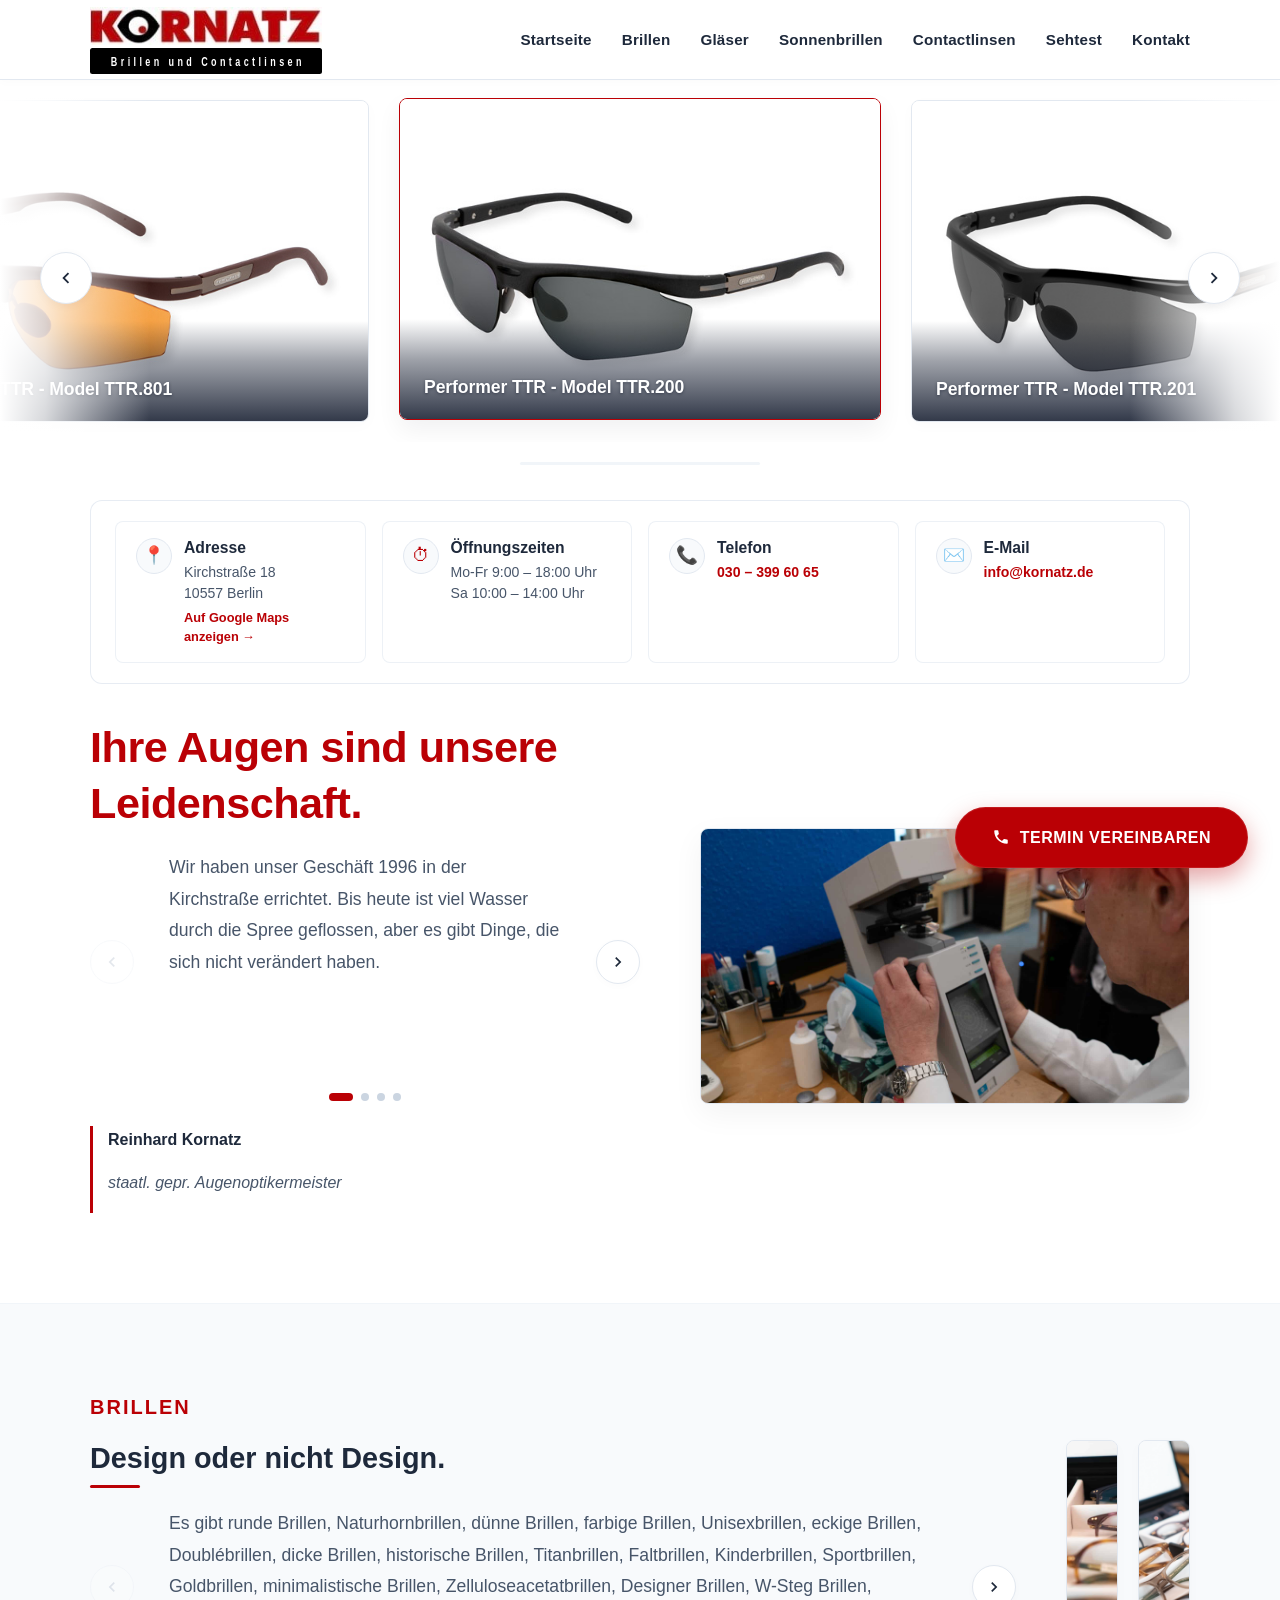
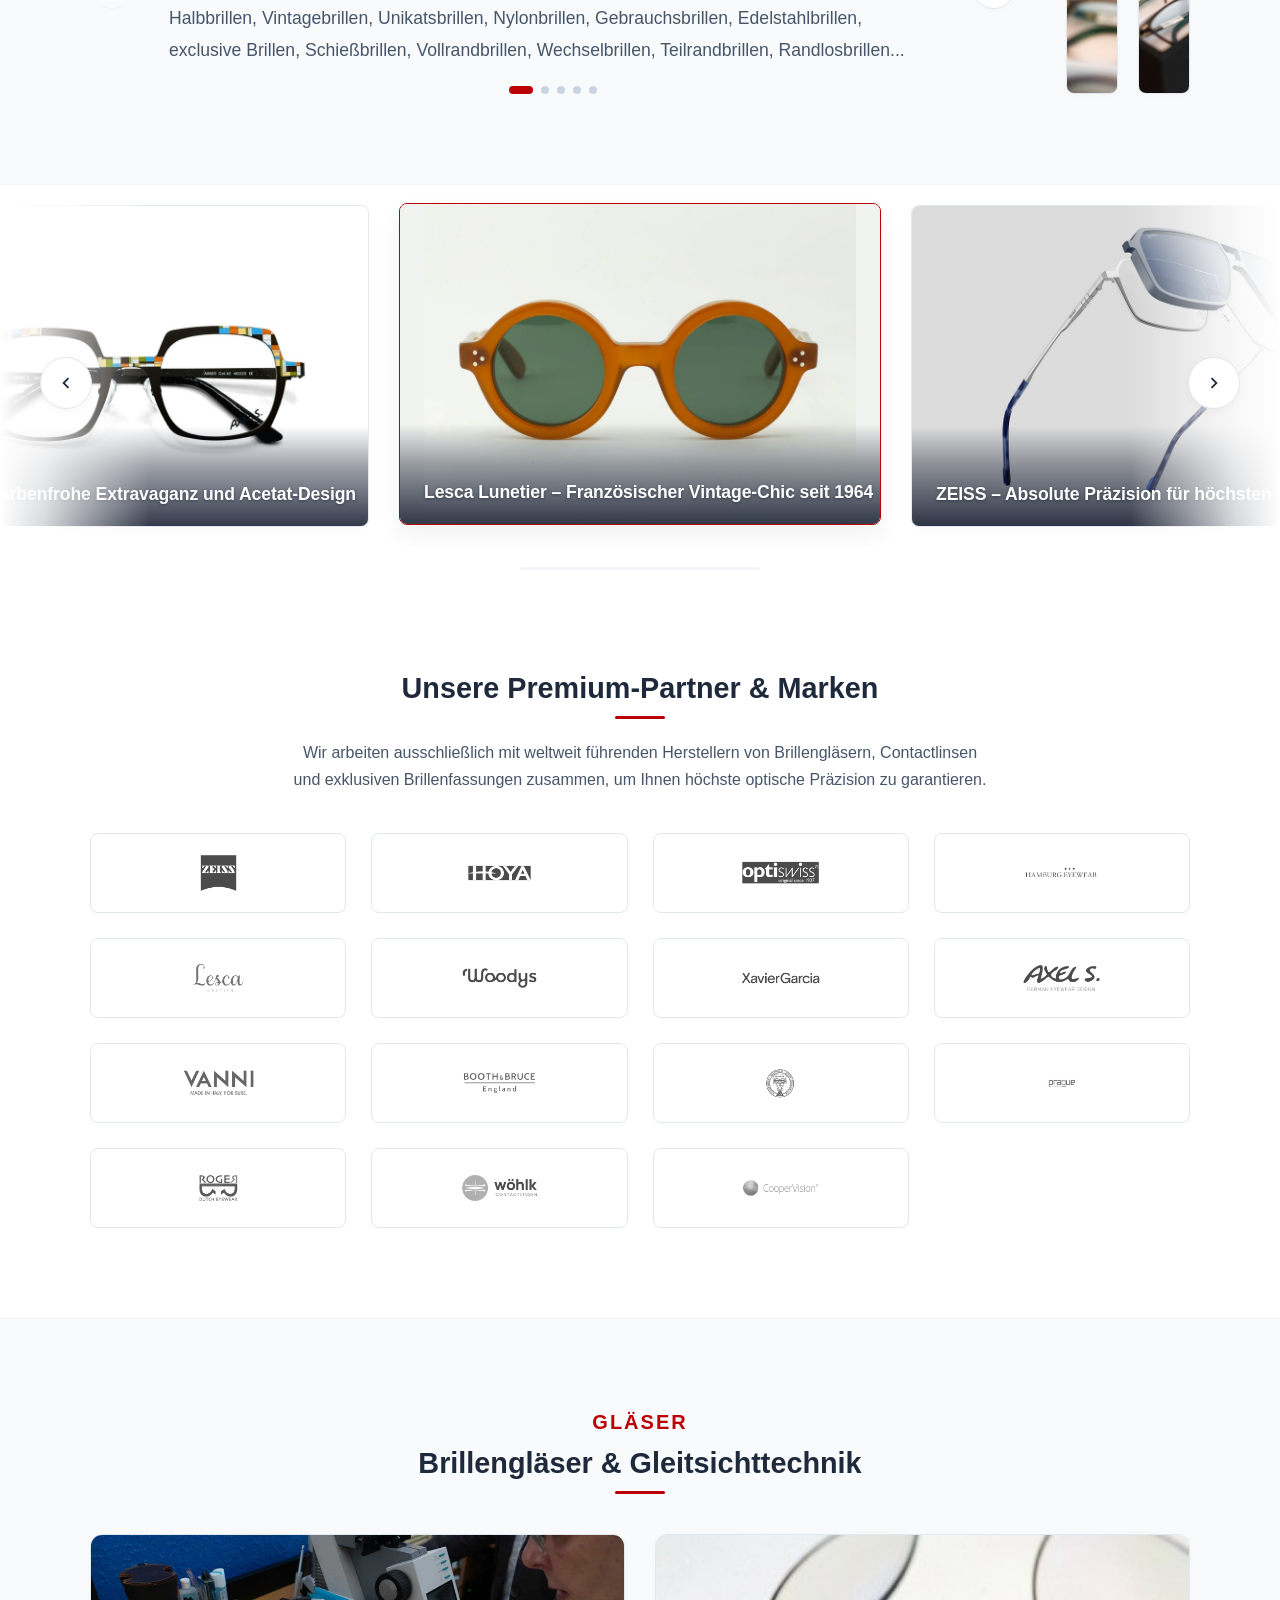
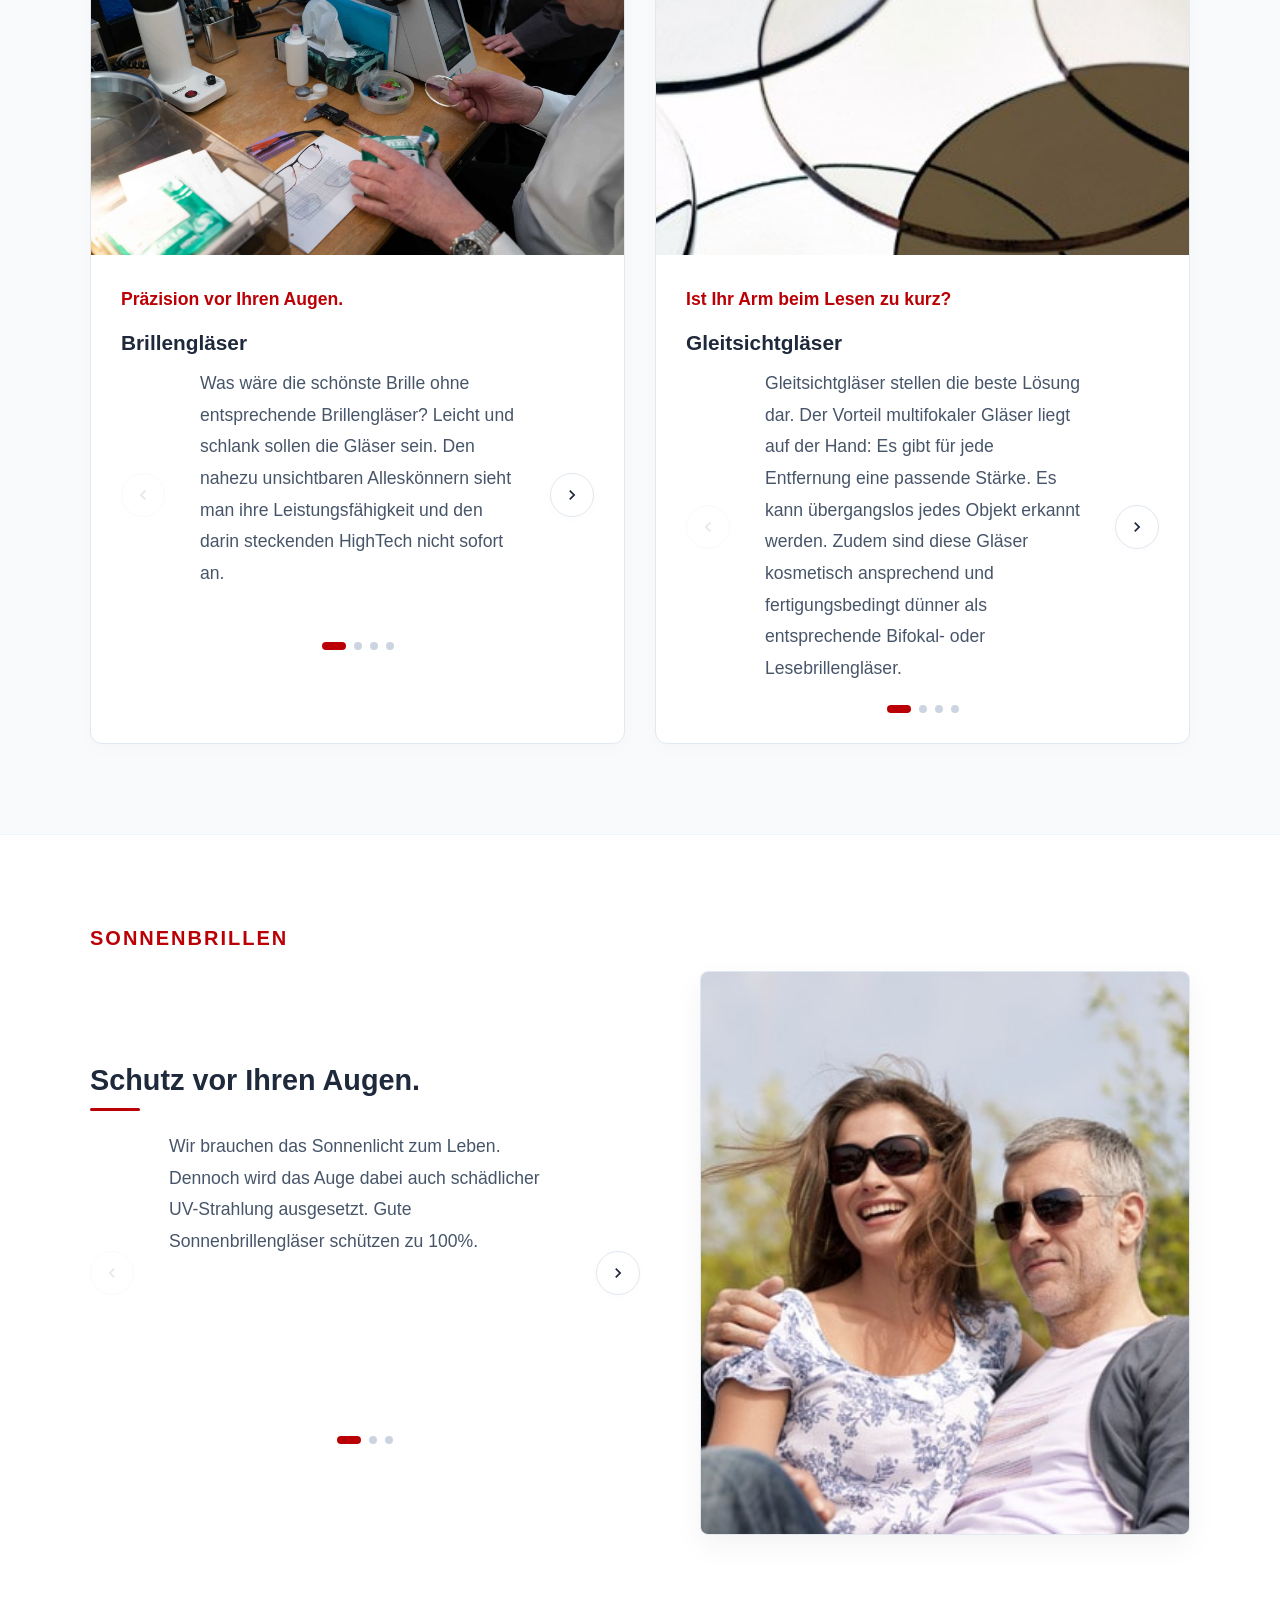
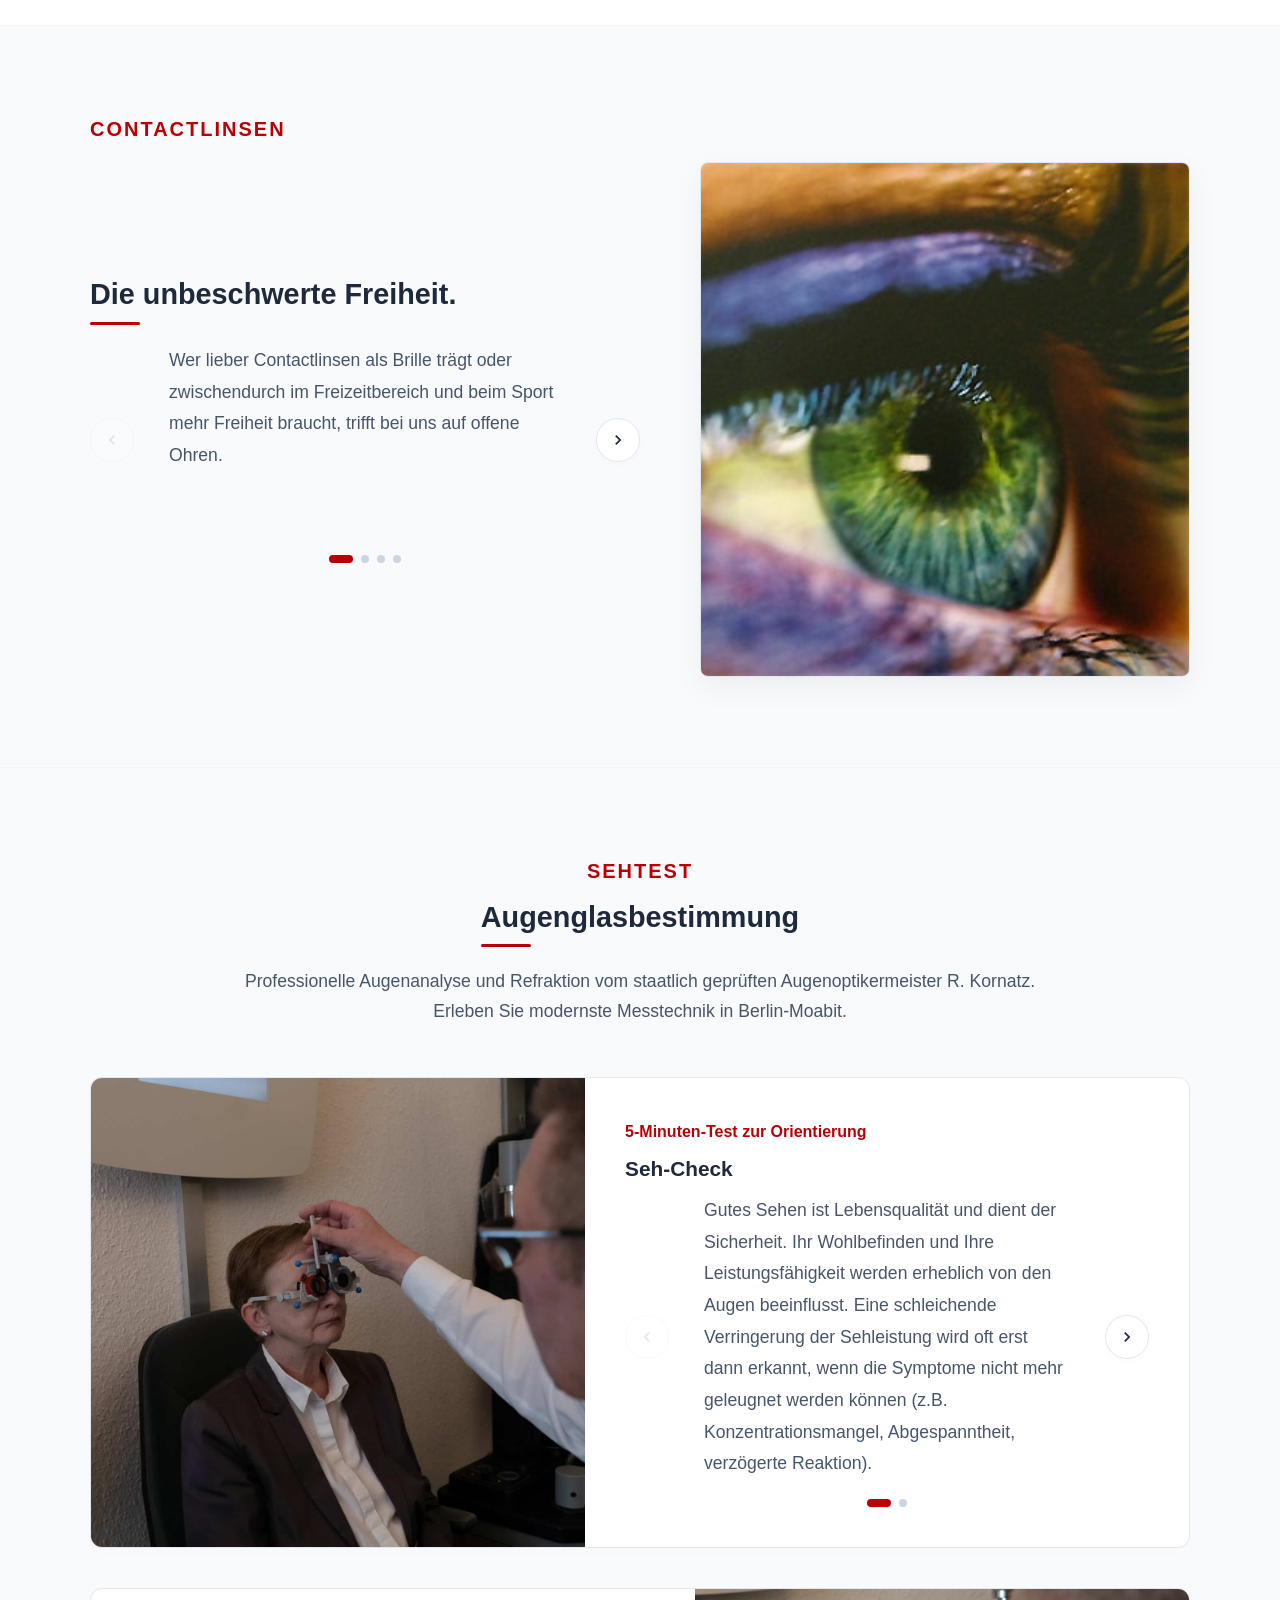
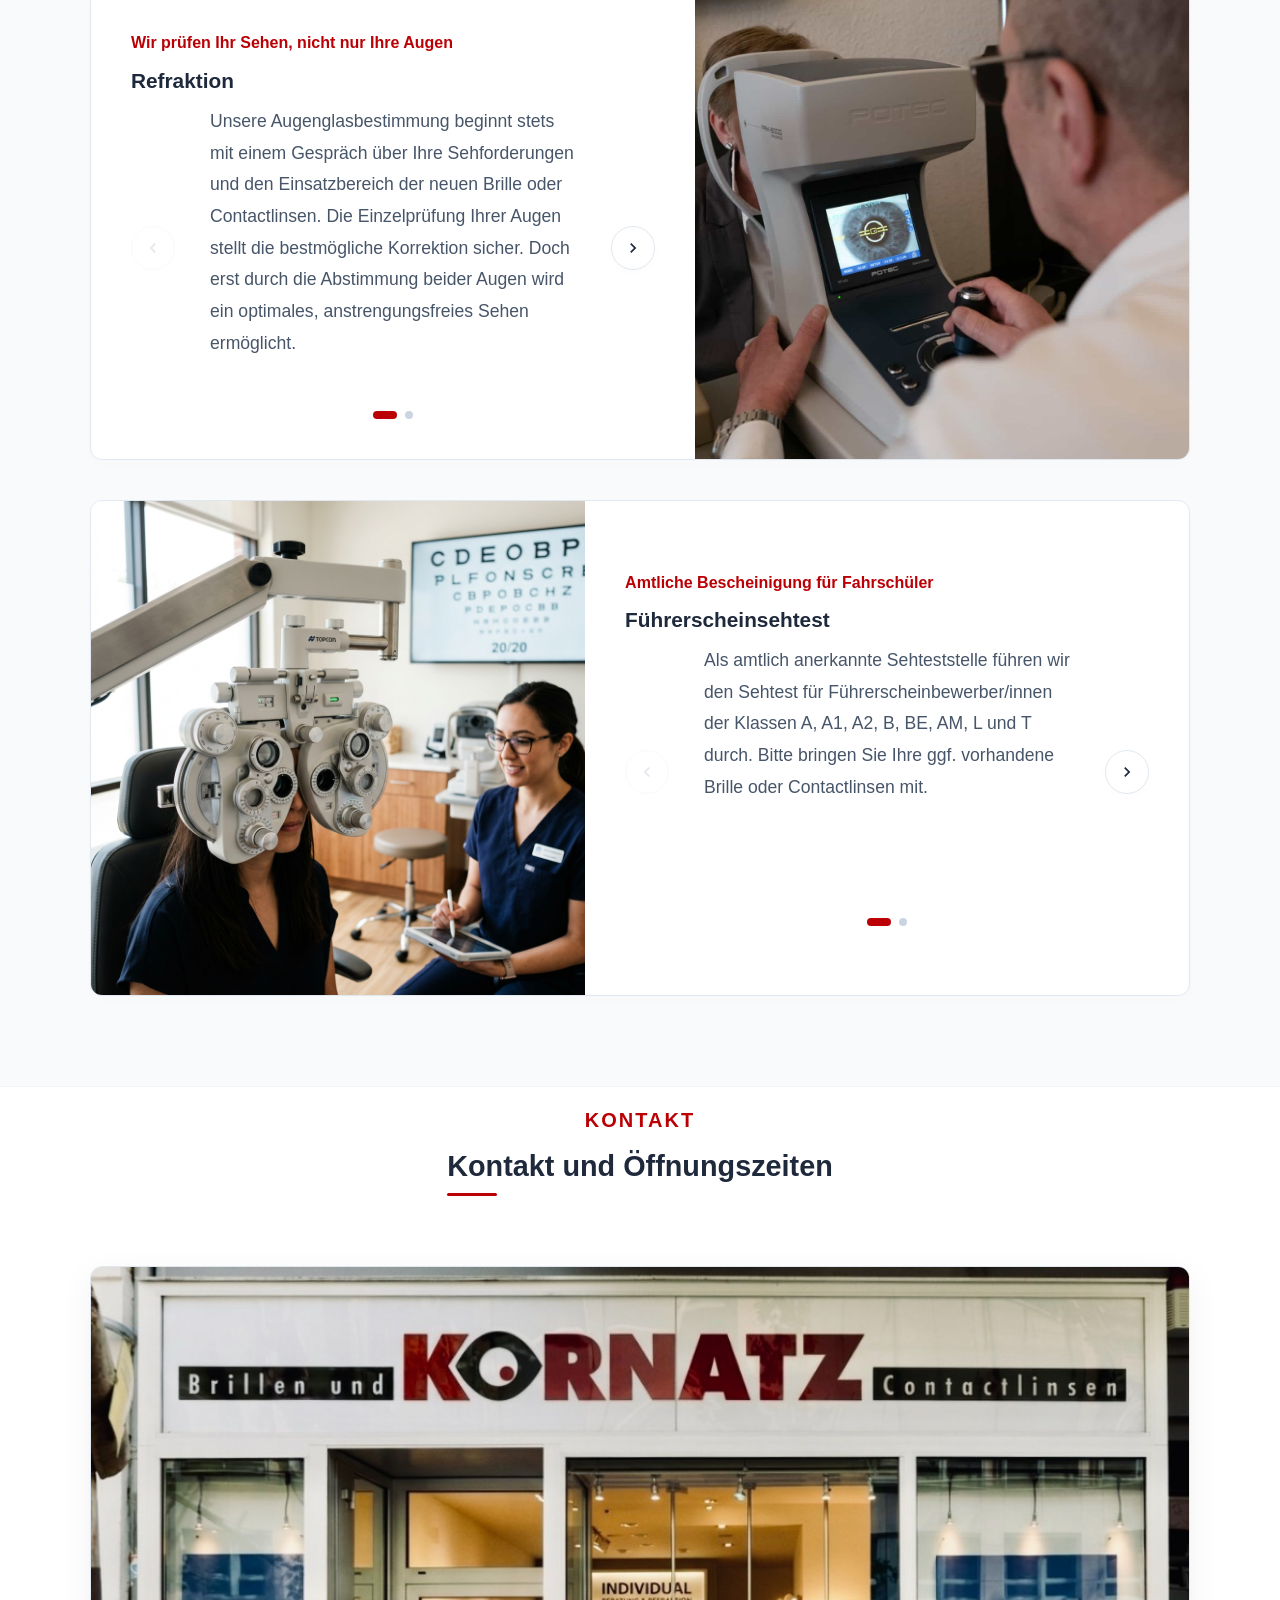
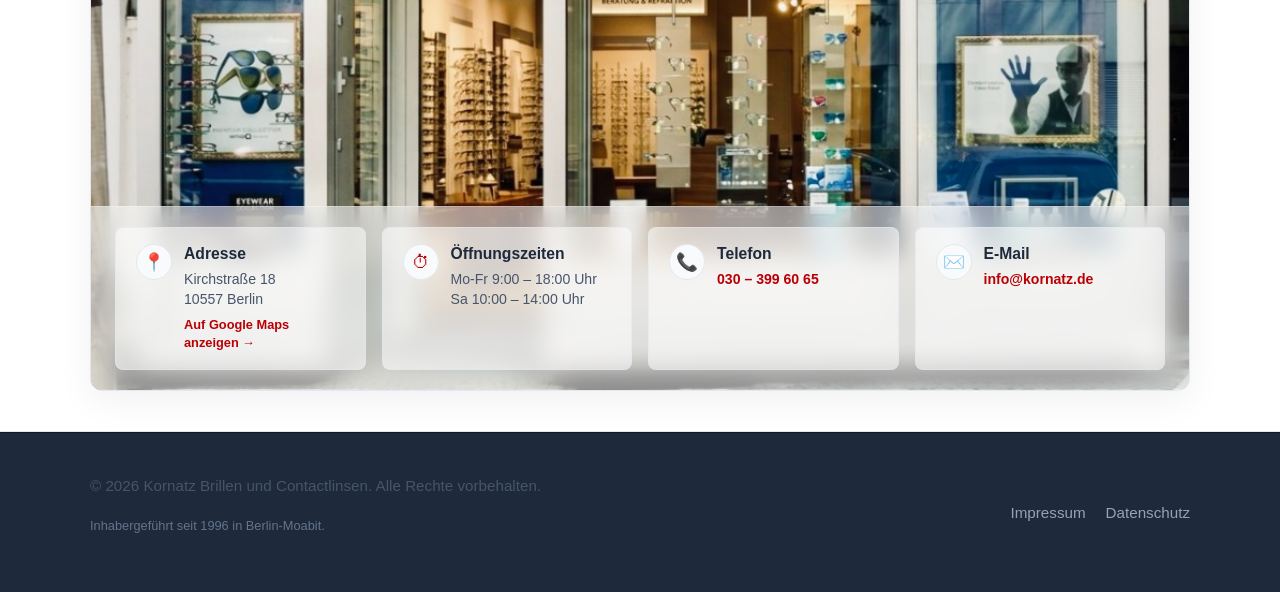
==== commit cc9fc15a: "refactor: migrate component content from attributes to inner text and update global layout padding" ====
--- a/website/index.html
+++ b/website/index.html
@@ -44,11 +44,11 @@
 
   <!-- Second Glasses Gallery (Performer TTR) -->
   <glasses-gallery aria-label="Performer TTR Interaktives Brillen-Karussell">
-    <card src="brillen/performer-ttr/TTR-200-thumb.jpg" label="Performer TTR - Model TTR.200"></card>
-    <card src="brillen/performer-ttr/TTR-201-thumb.jpg" label="Performer TTR - Model TTR.201"></card>
-    <card src="brillen/performer-ttr/TTR-310-thumb.jpg" label="Performer TTR - Model TTR.310"></card>
-    <card src="brillen/performer-ttr/TTR-620-thumb.jpg" label="Performer TTR - Model TTR.620"></card>
-    <card src="brillen/performer-ttr/TTR-801-thumb.jpg" label="Performer TTR - Model TTR.801"></card>
+    <card src="brillen/performer-ttr/TTR-200-thumb.jpg">Performer TTR - Model TTR.200</card>
+    <card src="brillen/performer-ttr/TTR-201-thumb.jpg">Performer TTR - Model TTR.201</card>
+    <card src="brillen/performer-ttr/TTR-310-thumb.jpg">Performer TTR - Model TTR.310</card>
+    <card src="brillen/performer-ttr/TTR-620-thumb.jpg">Performer TTR - Model TTR.620</card>
+    <card src="brillen/performer-ttr/TTR-801-thumb.jpg">Performer TTR - Model TTR.801</card>
   </glasses-gallery>
 
 
@@ -96,10 +96,10 @@
         <h1>Ihre Augen sind unsere Leidenschaft.</h1>
         
         <text-slider>
-          <slide label="Wir haben unser Geschäft 1996 in der Kirchstraße errichtet. Bis heute ist viel Wasser durch die Spree geflossen, aber es gibt Dinge, die sich nicht verändert haben."></slide>
-          <slide label="Ob neue modische Brille, die Anpassung von Contactlinsen oder kompetente Augenglasbestimmung, wir beraten Sie gerne, jederzeit persönlich und umfassend."></slide>
-          <slide label="Unser Name steht für Qualität. In jede Anfertigung fließt Ihre Individualität und unser Wissen ein. Deshalb fertigen wir in eigener Meisterwerkstatt. Das Ergebnis ist, dass Sie sich mit Ihrer neuen Brille und Contactlinsen rundum wohlfühlen. Damit das so bleibt, sind wir selbstverständlich auch danach mit unserem Service für Sie da."></slide>
-          <slide label="Wir freuen uns auf Ihren Besuch."></slide>
+          <slide>Wir haben unser Geschäft 1996 in der Kirchstraße errichtet. Bis heute ist viel Wasser durch die Spree geflossen, aber es gibt Dinge, die sich nicht verändert haben.</slide>
+          <slide>Ob neue modische Brille, die Anpassung von Contactlinsen oder kompetente Augenglasbestimmung, wir beraten Sie gerne, jederzeit persönlich und umfassend.</slide>
+          <slide>Unser Name steht für Qualität. In jede Anfertigung fließt Ihre Individualität und unser Wissen ein. Deshalb fertigen wir in eigener Meisterwerkstatt. Das Ergebnis ist, dass Sie sich mit Ihrer neuen Brille und Contactlinsen rundum wohlfühlen. Damit das so bleibt, sind wir selbstverständlich auch danach mit unserem Service für Sie da.</slide>
+          <slide>Wir freuen uns auf Ihren Besuch.</slide>
         </text-slider>
 
         <div class="signature">
@@ -125,11 +125,11 @@
           <h2>Design oder nicht Design.</h2>
           
           <text-slider>
-            <slide label="Es gibt runde Brillen, Naturhornbrillen, dünne Brillen, farbige Brillen, Unisexbrillen, eckige Brillen, Doublébrillen, dicke Brillen, historische Brillen, Titanbrillen, Faltbrillen, Kinderbrillen, Sportbrillen, Goldbrillen, minimalistische Brillen, Zelluloseacetatbrillen, Designer Brillen, W-Steg Brillen, Halbbrillen, Vintagebrillen, Unikatsbrillen, Nylonbrillen, Gebrauchsbrillen, Edelstahlbrillen, exclusive Brillen, Schießbrillen, Vollrandbrillen, Wechselbrillen, Teilrandbrillen, Randlosbrillen..."></slide>
-            <slide label="&lt;strong&gt;und es gibt uns. Wir beraten Sie gerne.&lt;/strong&gt;"></slide>
-            <slide label="Mit unserem Videoberatungssystem können Sie aus den gleichzeitig dargestellten Vorschlägen Ihren Favoriten auswählen und die Wirkung Ihrer zukünftigen Brille vergleichen."></slide>
-            <slide label="Sie wünschen mehr Individualität? Wir lassen Ihre ganz persönliche Brille „Made in Germany“ in Zelluloseacetat, 750er Gold oder Naturhorn anfertigen."></slide>
-            <slide label="&lt;strong&gt;Viel Spaß bei der Auswahl Ihrer neuen Brille!&lt;/strong&gt;"></slide>
+            <slide>Es gibt runde Brillen, Naturhornbrillen, dünne Brillen, farbige Brillen, Unisexbrillen, eckige Brillen, Doublébrillen, dicke Brillen, historische Brillen, Titanbrillen, Faltbrillen, Kinderbrillen, Sportbrillen, Goldbrillen, minimalistische Brillen, Zelluloseacetatbrillen, Designer Brillen, W-Steg Brillen, Halbbrillen, Vintagebrillen, Unikatsbrillen, Nylonbrillen, Gebrauchsbrillen, Edelstahlbrillen, exclusive Brillen, Schießbrillen, Vollrandbrillen, Wechselbrillen, Teilrandbrillen, Randlosbrillen...</slide>
+            <slide><strong>und es gibt uns. Wir beraten Sie gerne.</strong></slide>
+            <slide>Mit unserem Videoberatungssystem können Sie aus den gleichzeitig dargestellten Vorschlägen Ihren Favoriten auswählen und die Wirkung Ihrer zukünftigen Brille vergleichen.</slide>
+            <slide>Sie wünschen mehr Individualität? Wir lassen Ihre ganz persönliche Brille „Made in Germany“ in Zelluloseacetat, 750er Gold oder Naturhorn anfertigen.</slide>
+            <slide><strong>Viel Spaß bei der Auswahl Ihrer neuen Brille!</strong></slide>
           </text-slider>
         </div>
         <div class="showcase-images">
@@ -148,12 +148,12 @@
 
   <!-- Static Visual Gallery (Full-bleed breakout at very top of home page) -->
   <glasses-gallery id="carouselContainer" aria-label="Kornatz Interaktives Brillen-Karussell">
-    <card src="brillen/storefront/lesca.jpg" label="Lesca Lunetier – Französischer Vintage-Chic seit 1964"></card>
-    <card src="brillen/storefront/zeiss.jpg" label="ZEISS – Absolute Präzision für höchsten Sehkomfort"></card>
-    <card src="brillen/storefront/optiswiss.jpg" label="Optiswiss – Schweizer Qualitätsgläser seit 1917"></card>
-    <card src="brillen/storefront/woodies.jpg" label="Woodys Eyewear – Detailverliebter Farbakzent aus Barcelona"></card>
-    <card src="brillen/storefront/xavier-garcia.jpg" label="Xavier Garcia – Expressive Formen und mediterraner Charakter"></card>
-    <card src="brillen/storefront/axel-s.jpg" label="Axel S. – Farbenfrohe Extravaganz und Acetat-Design"></card>
+    <card src="brillen/storefront/lesca.jpg">Lesca Lunetier – Französischer Vintage-Chic seit 1964</card>
+    <card src="brillen/storefront/zeiss.jpg">ZEISS – Absolute Präzision für höchsten Sehkomfort</card>
+    <card src="brillen/storefront/optiswiss.jpg">Optiswiss – Schweizer Qualitätsgläser seit 1917</card>
+    <card src="brillen/storefront/woodies.jpg">Woodys Eyewear – Detailverliebter Farbakzent aus Barcelona</card>
+    <card src="brillen/storefront/xavier-garcia.jpg">Xavier Garcia – Expressive Formen und mediterraner Charakter</card>
+    <card src="brillen/storefront/axel-s.jpg">Axel S. – Farbenfrohe Extravaganz und Acetat-Design</card>
   </glasses-gallery>
 
   <!-- Brands Section -->
@@ -200,10 +200,10 @@
             <h3>Brillengläser</h3>
             
             <text-slider>
-              <slide label="Was wäre die schönste Brille ohne entsprechende Brillengläser? Leicht und schlank sollen die Gläser sein. Den nahezu unsichtbaren Alleskönnern sieht man ihre Leistungsfähigkeit und den darin steckenden HighTech nicht sofort an."></slide>
-              <slide label="Ausgeklügelte Berechnungen für die besten Abbildungseigenschaften sorgen für perfekte Sehqualität. In Verbindung mit mikrometergenauen Fertigungsverfahren werden hochmoderne Brillengläser hergestellt."></slide>
-              <slide label="Die Wahl des optimal geeigneten Materials ist entscheidend für das ästhetische Aussehen, die Haltbarkeit, das Gewicht... bis hin zu den leichten Pflegeeigenschaften. Schön wenn Sie sich für Qualitätsgläser entscheiden, denn dann haben Sie rundum Freude an der guten Sicht."></slide>
-              <slide label="Die aus der Brillenglasstärke, Fassungsgröße und Brillenglasmaterial resultierende Glasdicke wird von uns in einer Computersimulation berechnet und optimiert. Auf Basis dieser Daten werden bei unseren Zulieferern die Rohgläser angefertigt und in unserer &lt;strong&gt;Meisterwerkstatt&lt;/strong&gt; präzise eingearbeitet."></slide>
+              <slide>Was wäre die schönste Brille ohne entsprechende Brillengläser? Leicht und schlank sollen die Gläser sein. Den nahezu unsichtbaren Alleskönnern sieht man ihre Leistungsfähigkeit und den darin steckenden HighTech nicht sofort an.</slide>
+              <slide>Ausgeklügelte Berechnungen für die besten Abbildungseigenschaften sorgen für perfekte Sehqualität. In Verbindung mit mikrometergenauen Fertigungsverfahren werden hochmoderne Brillengläser hergestellt.</slide>
+              <slide>Die Wahl des optimal geeigneten Materials ist entscheidend für das ästhetische Aussehen, die Haltbarkeit, das Gewicht... bis hin zu den leichten Pflegeeigenschaften. Schön wenn Sie sich für Qualitätsgläser entscheiden, denn dann haben Sie rundum Freude an der guten Sicht.</slide>
+              <slide>Die aus der Brillenglasstärke, Fassungsgröße und Brillenglasmaterial resultierende Glasdicke wird von uns in einer Computersimulation berechnet und optimiert. Auf Basis dieser Daten werden bei unseren Zulieferern die Rohgläser angefertigt und in unserer <strong>Meisterwerkstatt</strong> präzise eingearbeitet.</slide>
             </text-slider>
           </div>
         </div>
@@ -217,10 +217,10 @@
             <h3>Gleitsichtgläser</h3>
             
             <text-slider>
-              <slide label="Gleitsichtgläser stellen die beste Lösung dar. Der Vorteil multifokaler Gläser liegt auf der Hand: Es gibt für jede Entfernung eine passende Stärke. Es kann übergangslos jedes Objekt erkannt werden. Zudem sind diese Gläser kosmetisch ansprechend und fertigungsbedingt dünner als entsprechende Bifokal- oder Lesebrillengläser."></slide>
-              <slide label="Unsere Produktpalette deckt jeden Anspruch ab. Es gibt Ausführungen, die für den Fern-/ Nahbereich, den Arbeitsplatz und den Lesebereich optimiert sind."></slide>
-              <slide label="Im Vorgespräch, und bei der sorgfältigen Augenglasbestimmung, wird zusammen mit Ihnen der abzudeckende Bedarf ermittelt. Nur so kann die richtige Wahl des optimal Ihren Bedürfnissen entsprechenden Gleitsichttyps getroffen werden."></slide>
-              <slide label="Die präzise Ermittlung aller Einschleifdaten und die genaue Einarbeitung Ihrer Gläser in unserer Werkstatt stellt den spontanen Seherfolg sicher. Unsere regelmäßige Teilnahme an Produktschulungen sichert eine gleichbleibend hohe Qualität auf neuestem Stand."></slide>
+              <slide>Gleitsichtgläser stellen die beste Lösung dar. Der Vorteil multifokaler Gläser liegt auf der Hand: Es gibt für jede Entfernung eine passende Stärke. Es kann übergangslos jedes Objekt erkannt werden. Zudem sind diese Gläser kosmetisch ansprechend und fertigungsbedingt dünner als entsprechende Bifokal- oder Lesebrillengläser.</slide>
+              <slide>Unsere Produktpalette deckt jeden Anspruch ab. Es gibt Ausführungen, die für den Fern-/ Nahbereich, den Arbeitsplatz und den Lesebereich optimiert sind.</slide>
+              <slide>Im Vorgespräch, und bei der sorgfältigen Augenglasbestimmung, wird zusammen mit Ihnen der abzudeckende Bedarf ermittelt. Nur so kann die richtige Wahl des optimal Ihren Bedürfnissen entsprechenden Gleitsichttyps getroffen werden.</slide>
+              <slide>Die präzise Ermittlung aller Einschleifdaten und die genaue Einarbeitung Ihrer Gläser in unserer Werkstatt stellt den spontanen Seherfolg sicher. Unsere regelmäßige Teilnahme an Produktschulungen sichert eine gleichbleibend hohe Qualität auf neuestem Stand.</slide>
             </text-slider>
           </div>
         </div>
@@ -237,9 +237,9 @@
           <h2>Schutz vor Ihren Augen.</h2>
           
           <text-slider>
-            <slide label="Wir brauchen das Sonnenlicht zum Leben. Dennoch wird das Auge dabei auch schädlicher UV-Strahlung ausgesetzt. Gute Sonnenbrillengläser schützen zu 100%."></slide>
-            <slide label="Je nach Einsatzbereich sind unterschiedliche Farben und Absorptionsgrade empfehlenswert. Im Citybereich ist eine geringere Tönung ausreichend. An der See, im Gebirge und im Schnee ist eine bis zu &gt;90%ige Tönung erforderlich. Jeder Mensch ist unterschiedlich lichtempfindlich. Deshalb empfehlen wir Ihnen unseren speziellen Sehtest, mit dem der erforderliche Lichtschutz ermittelt werden kann."></slide>
-            <slide label="Auch bei den Tönungsfarben gibt es erhebliche Unterschiede. Puristen bevorzugen Grau. Andere fühlen sich mit kontrasteigernden Gläsern erst richtig wohl. Wir haben eine breit gefächerte Auswahl von Mustergläsern zur Probe vorrätig. Darüber hinaus werden die vorhandenen Möglichkeiten mit Kantenfiltern und Polarisationsgläsern weiter abgerundet."></slide>
+            <slide>Wir brauchen das Sonnenlicht zum Leben. Dennoch wird das Auge dabei auch schädlicher UV-Strahlung ausgesetzt. Gute Sonnenbrillengläser schützen zu 100%.</slide>
+            <slide>Je nach Einsatzbereich sind unterschiedliche Farben und Absorptionsgrade empfehlenswert. Im Citybereich ist eine geringere Tönung ausreichend. An der See, im Gebirge und im Schnee ist eine bis zu &gt;90%ige Tönung erforderlich. Jeder Mensch ist unterschiedlich lichtempfindlich. Deshalb empfehlen wir Ihnen unseren speziellen Sehtest, mit dem der erforderliche Lichtschutz ermittelt werden kann.</slide>
+            <slide>Auch bei den Tönungsfarben gibt es erhebliche Unterschiede. Puristen bevorzugen Grau. Andere fühlen sich mit kontrasteigernden Gläsern erst richtig wohl. Wir haben eine breit gefächerte Auswahl von Mustergläsern zur Probe vorrätig. Darüber hinaus werden die vorhandenen Möglichkeiten mit Kantenfiltern und Polarisationsgläsern weiter abgerundet.</slide>
           </text-slider>
         </div>
         <div class="lenses-image-wrapper">
@@ -263,10 +263,10 @@
           <h2>Die unbeschwerte Freiheit.</h2>
           
           <text-slider>
-            <slide label="Wer lieber Contactlinsen als Brille trägt oder zwischendurch im Freizeitbereich und beim Sport mehr Freiheit braucht, trifft bei uns auf offene Ohren."></slide>
-            <slide label="Wir können Ihnen &lt;strong&gt;formstabile&lt;/strong&gt; und &lt;strong&gt;weiche Contactlinsen&lt;/strong&gt; anpassen. Dabei stehen Ihnen verschiedene Systeme zur Auswahl."></slide>
-            <slide label="Die optimale Verträglichkeit von Contactlinsen hängt von der &lt;strong&gt;richtigen Wahl&lt;/strong&gt; und der &lt;strong&gt;sorgfältigen Anpassung&lt;/strong&gt; ab. Wir nehmen uns deshalb bei der Beratung und Beantwortung Ihrer Fragen &lt;strong&gt;Zeit&lt;/strong&gt;. Ebenso bringen wir Ihnen die &lt;strong&gt;Handhabung und Pflege&lt;/strong&gt; bei."></slide>
-            <slide label="Sie erhalten bei uns &lt;strong&gt;Contactlinsen&lt;/strong&gt; und &lt;strong&gt;Pflegemittel&lt;/strong&gt; aller namhafter Hersteller. Genießen Sie die unbeschwerte Freiheit beim Sport und in der Freizeit."></slide>
+            <slide>Wer lieber Contactlinsen als Brille trägt oder zwischendurch im Freizeitbereich und beim Sport mehr Freiheit braucht, trifft bei uns auf offene Ohren.</slide>
+            <slide>Wir können Ihnen <strong>formstabile</strong> und <strong>weiche Contactlinsen</strong> anpassen. Dabei stehen Ihnen verschiedene Systeme zur Auswahl.</slide>
+            <slide>Die optimale Verträglichkeit von Contactlinsen hängt von der <strong>richtigen Wahl</strong> und der <strong>sorgfältigen Anpassung</strong> ab. Wir nehmen uns deshalb bei der Beratung und Beantwortung Ihrer Fragen <strong>Zeit</strong>. Ebenso bringen wir Ihnen die <strong>Handhabung und Pflege</strong> bei.</slide>
+            <slide>Sie erhalten bei uns <strong>Contactlinsen</strong> und <strong>Pflegemittel</strong> aller namhafter Hersteller. Genießen Sie die unbeschwerte Freiheit beim Sport und in der Freizeit.</slide>
           </text-slider>
         </div>
       </div>
@@ -295,8 +295,8 @@
             <h3>Seh-Check</h3>
             
             <text-slider>
-              <slide label="Gutes Sehen ist Lebensqualität und dient der Sicherheit. Ihr Wohlbefinden und Ihre Leistungsfähigkeit werden erheblich von den Augen beeinflusst. Eine schleichende Verringerung der Sehleistung wird oft erst dann erkannt, wenn die Symptome nicht mehr geleugnet werden können (z.B. Konzentrationsmangel, Abgespanntheit, verzögerte Reaktion)."></slide>
-              <slide label="Deshalb führen wir mit Ihnen einen Sehcheck durch. Völlig unkompliziert wird eine Bestandsaufnahme gemacht und in Ihrem Sehpass dokumentiert. Dieser kostenlose Test dauert keine 5 Minuten und gibt Ihnen Sicherheit."></slide>
+              <slide>Gutes Sehen ist Lebensqualität und dient der Sicherheit. Ihr Wohlbefinden und Ihre Leistungsfähigkeit werden erheblich von den Augen beeinflusst. Eine schleichende Verringerung der Sehleistung wird oft erst dann erkannt, wenn die Symptome nicht mehr geleugnet werden können (z.B. Konzentrationsmangel, Abgespanntheit, verzögerte Reaktion).</slide>
+              <slide>Deshalb führen wir mit Ihnen einen Sehcheck durch. Völlig unkompliziert wird eine Bestandsaufnahme gemacht und in Ihrem Sehpass dokumentiert. Dieser kostenlose Test dauert keine 5 Minuten und gibt Ihnen Sicherheit.</slide>
             </text-slider>
           </div>
         </div>
@@ -311,8 +311,8 @@
             <h3>Refraktion</h3>
             
             <text-slider>
-              <slide label="Unsere Augenglasbestimmung beginnt stets mit einem Gespräch über Ihre Sehforderungen und den Einsatzbereich der neuen Brille oder Contactlinsen. Die Einzelprüfung Ihrer Augen stellt die bestmögliche Korrektion sicher. Doch erst durch die Abstimmung beider Augen wird ein optimales, anstrengungsfreies Sehen ermöglicht."></slide>
-              <slide label="Mit speziellen Tests des „bon Multivisus ®“ bestimmen wir nicht nur Ihre Brillenglasstärke, sondern überprüfen das einwandfreie Zusammenspiel beider Augen (binokulares Sehen), Ihre Naheinstellfähigkeit, das Farbsehen und die dynamische Sehleistung. Mit der „ZEISS ® Präzisionsmessbrille“ können Sie die ermittelten Werte sofort real ausprobieren."></slide>
+              <slide>Unsere Augenglasbestimmung beginnt stets mit einem Gespräch über Ihre Sehforderungen und den Einsatzbereich der neuen Brille oder Contactlinsen. Die Einzelprüfung Ihrer Augen stellt die bestmögliche Korrektion sicher. Doch erst durch die Abstimmung beider Augen wird ein optimales, anstrengungsfreies Sehen ermöglicht.</slide>
+              <slide>Mit speziellen Tests des „bon Multivisus ®“ bestimmen wir nicht nur Ihre Brillenglasstärke, sondern überprüfen das einwandfreie Zusammenspiel beider Augen (binokulares Sehen), Ihre Naheinstellfähigkeit, das Farbsehen und die dynamische Sehleistung. Mit der „ZEISS ® Präzisionsmessbrille“ können Sie die ermittelten Werte sofort real ausprobieren.</slide>
             </text-slider>
           </div>
         </div>
@@ -327,8 +327,8 @@
             <h3>Führerscheinsehtest</h3>
             
             <text-slider>
-              <slide label="Als amtlich anerkannte Sehteststelle führen wir den Sehtest für Führerscheinbewerber/innen der Klassen A, A1, A2, B, BE, AM, L und T durch. Bitte bringen Sie Ihre ggf. vorhandene Brille oder Contactlinsen mit."></slide>
-              <slide label="Zur Aushändigung der Sehtestbescheinigung ist die Vorlage eines gültigen Personalausweises oder Reisepasses gesetzlich erforderlich. Die amtliche Gebühr beträgt EUR 6,45. Falls Sie vorab unverbindlich Ihre Sehleistung prüfen möchten, empfehlen wir Ihnen unseren kostenlosen 5-Minuten-Seh-Check."></slide>
+              <slide>Als amtlich anerkannte Sehteststelle führen wir den Sehtest für Führerscheinbewerber/innen der Klassen A, A1, A2, B, BE, AM, L und T durch. Bitte bringen Sie Ihre ggf. vorhandene Brille oder Contactlinsen mit.</slide>
+              <slide>Zur Aushändigung der Sehtestbescheinigung ist die Vorlage eines gültigen Personalausweises oder Reisepasses gesetzlich erforderlich. Die amtliche Gebühr beträgt EUR 6,45. Falls Sie vorab unverbindlich Ihre Sehleistung prüfen möchten, empfehlen wir Ihnen unseren kostenlosen 5-Minuten-Seh-Check.</slide>
             </text-slider>
           </div>
         </div>
--- a/website/style.css
+++ b/website/style.css
@@ -49,6 +49,7 @@
   line-height: 1.7;
   -webkit-font-smoothing: antialiased;
   -moz-osx-font-smoothing: grayscale;
+  padding-top: 80px; /* Offset the 80px fixed header */
 }
 
 a {
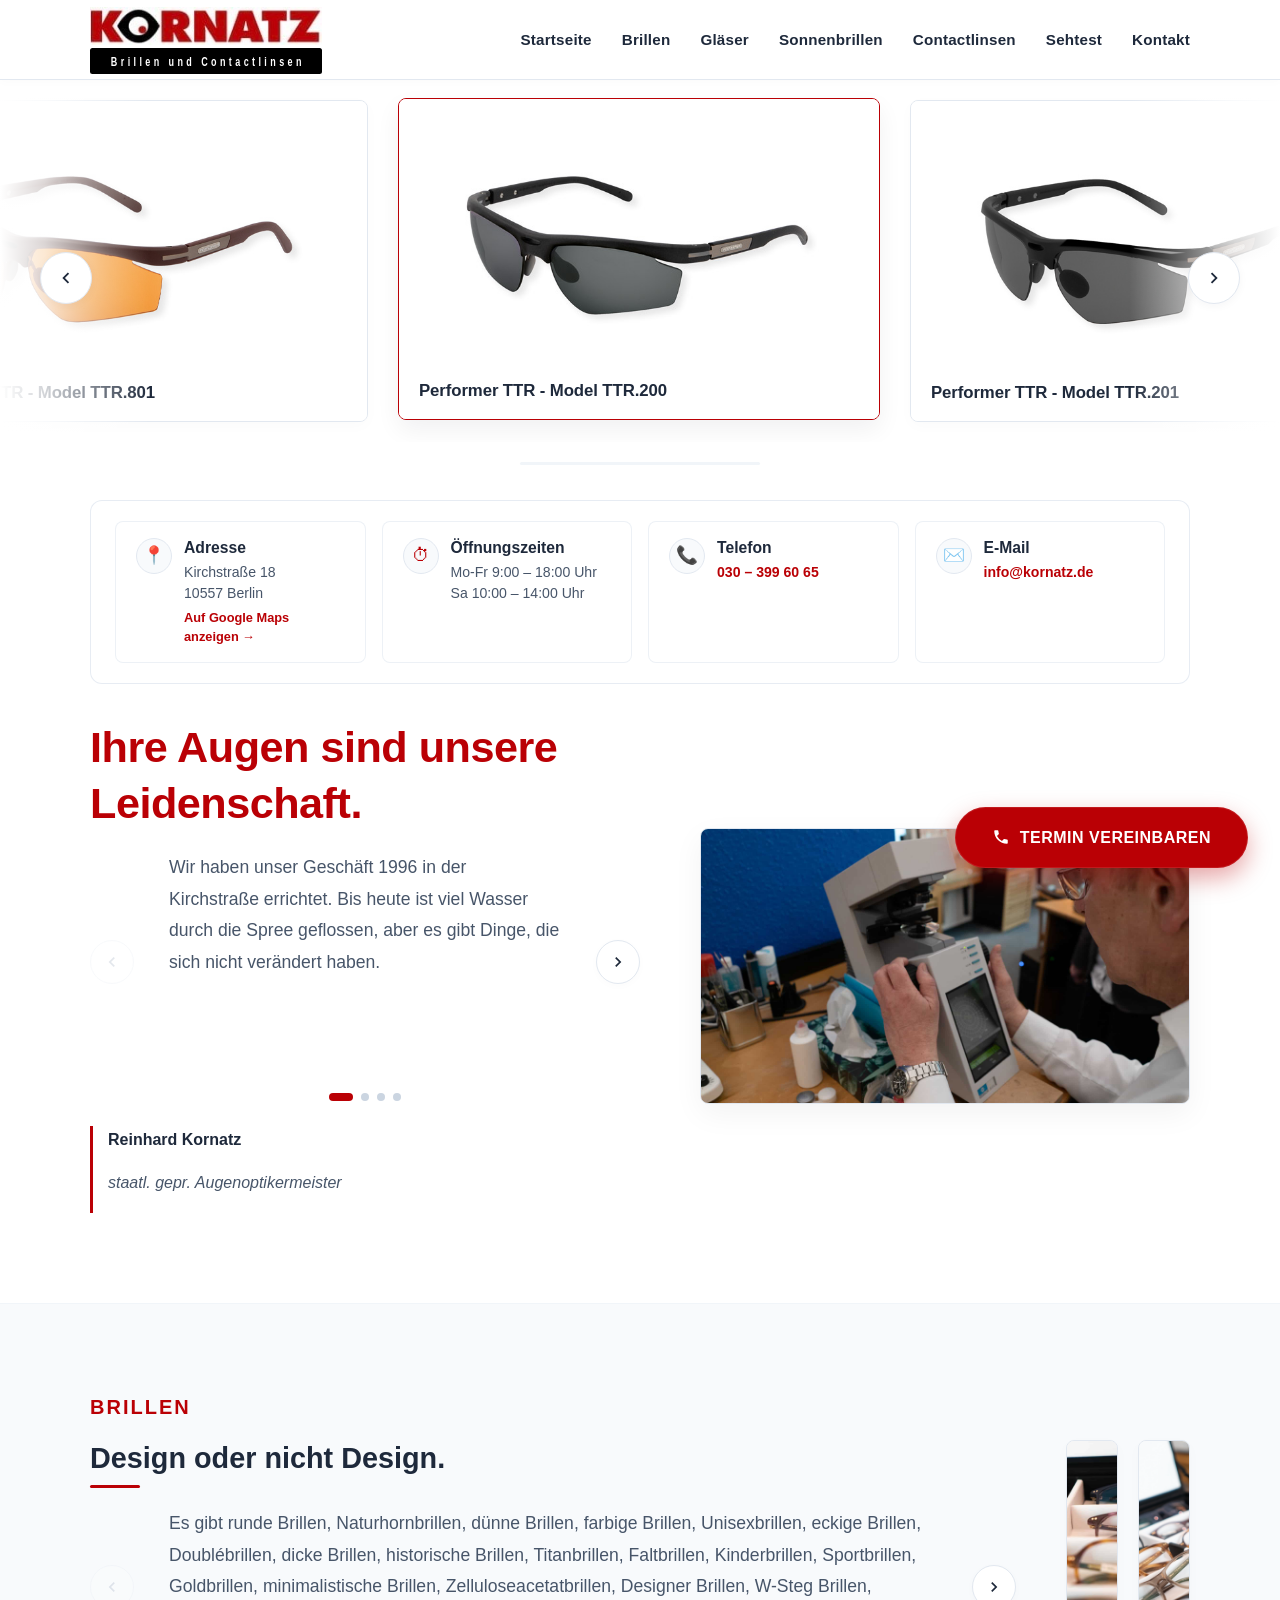
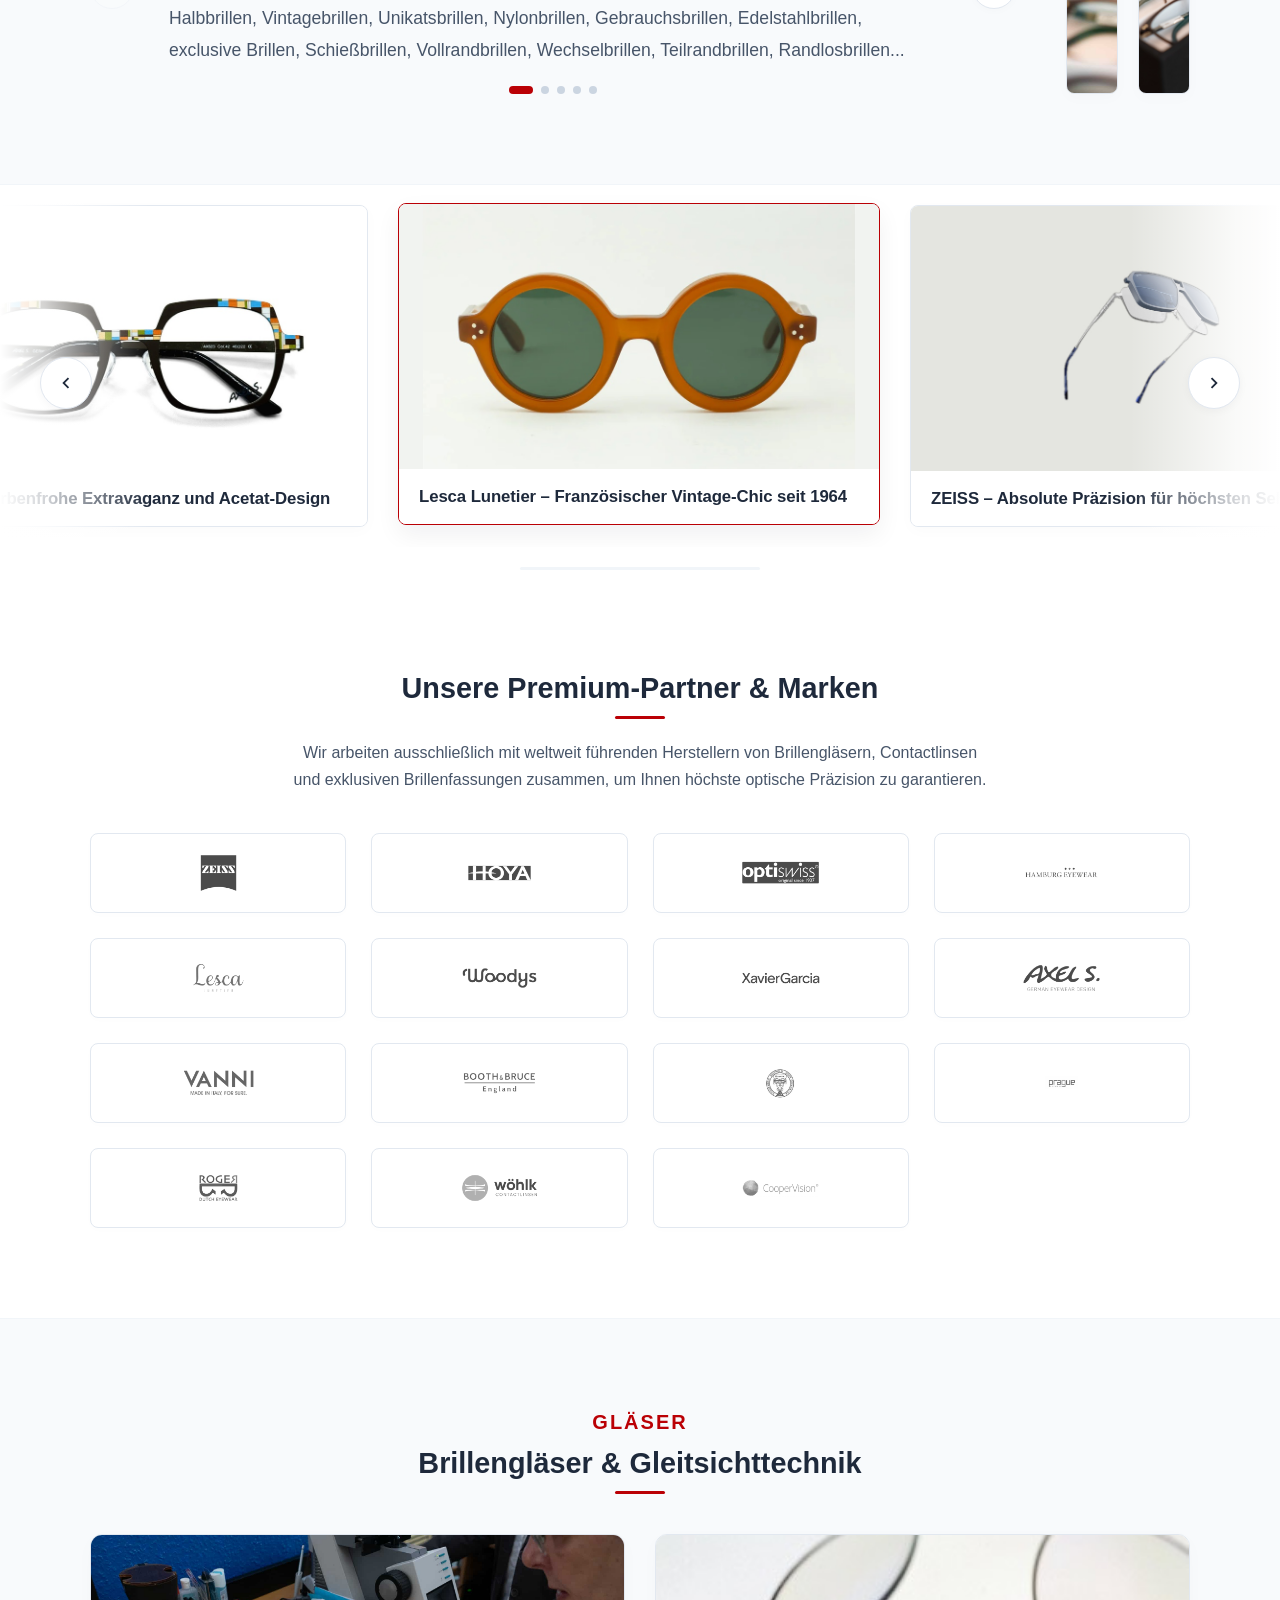
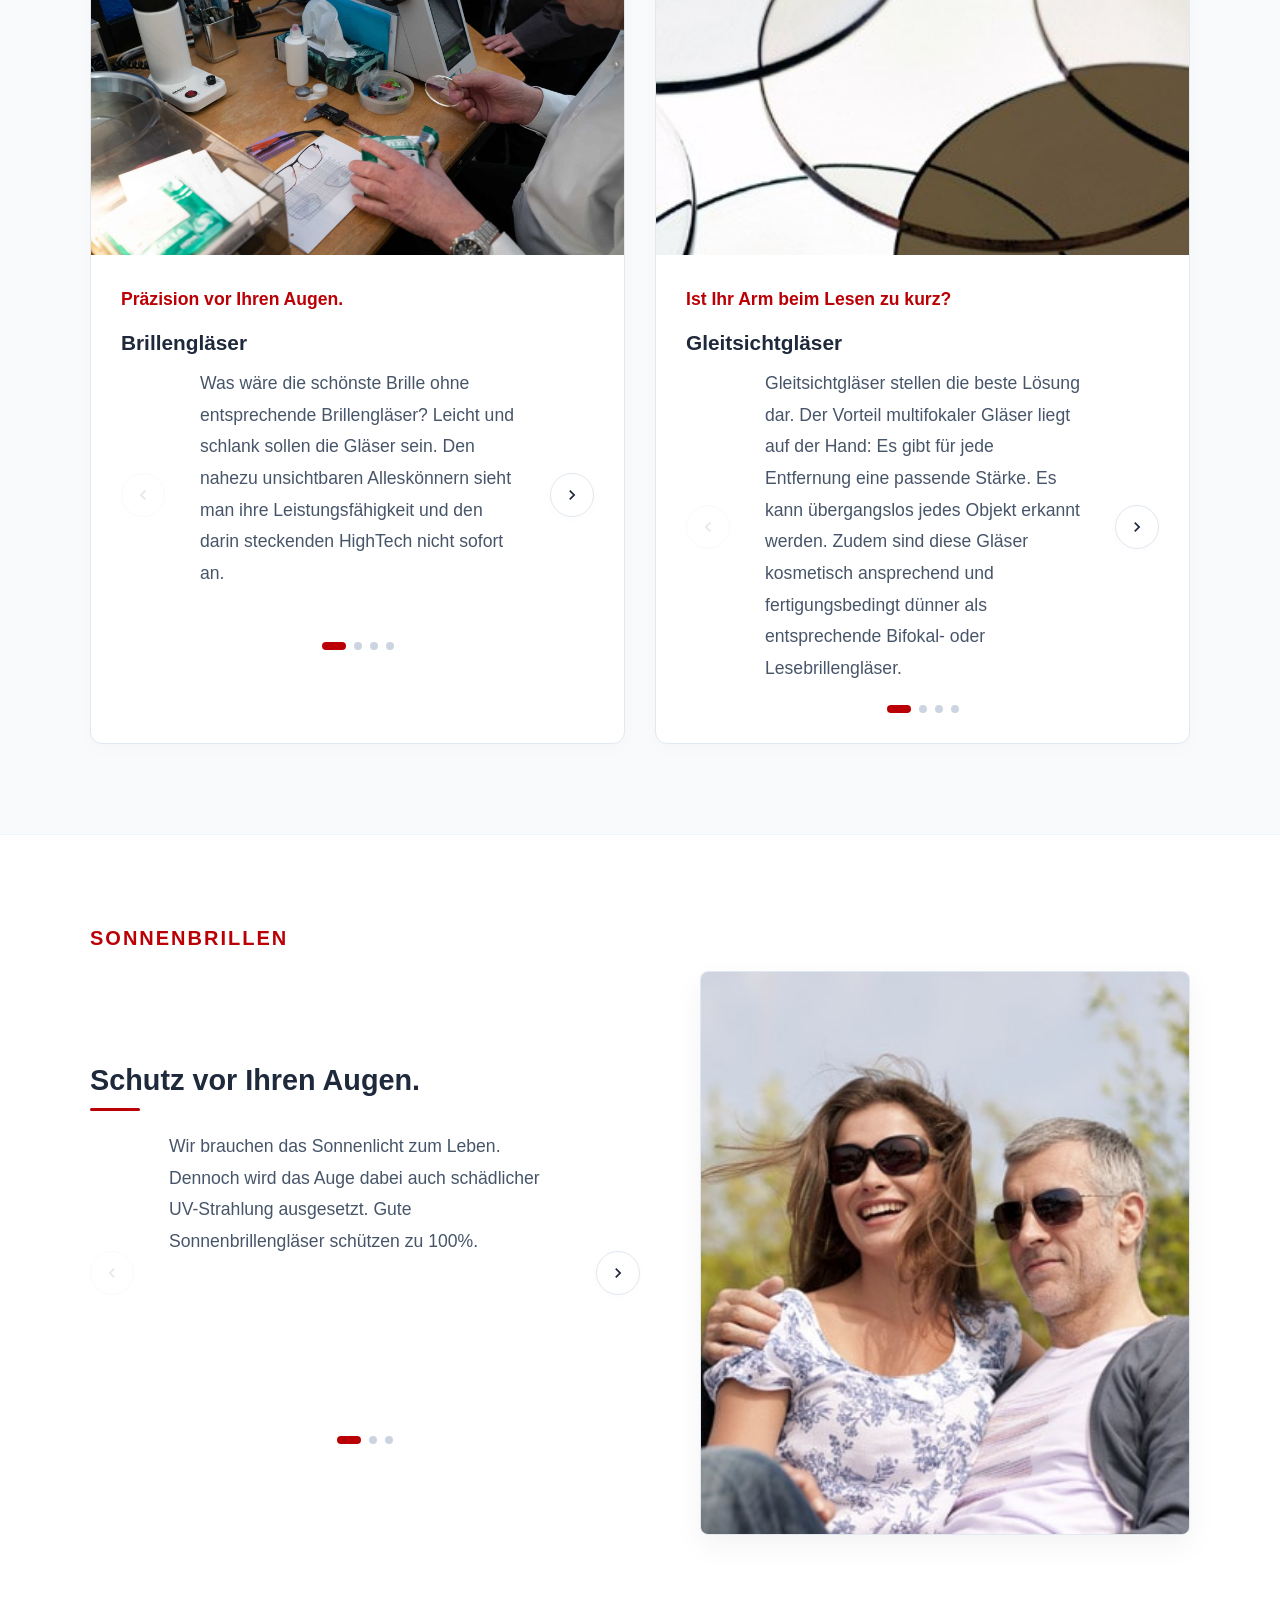
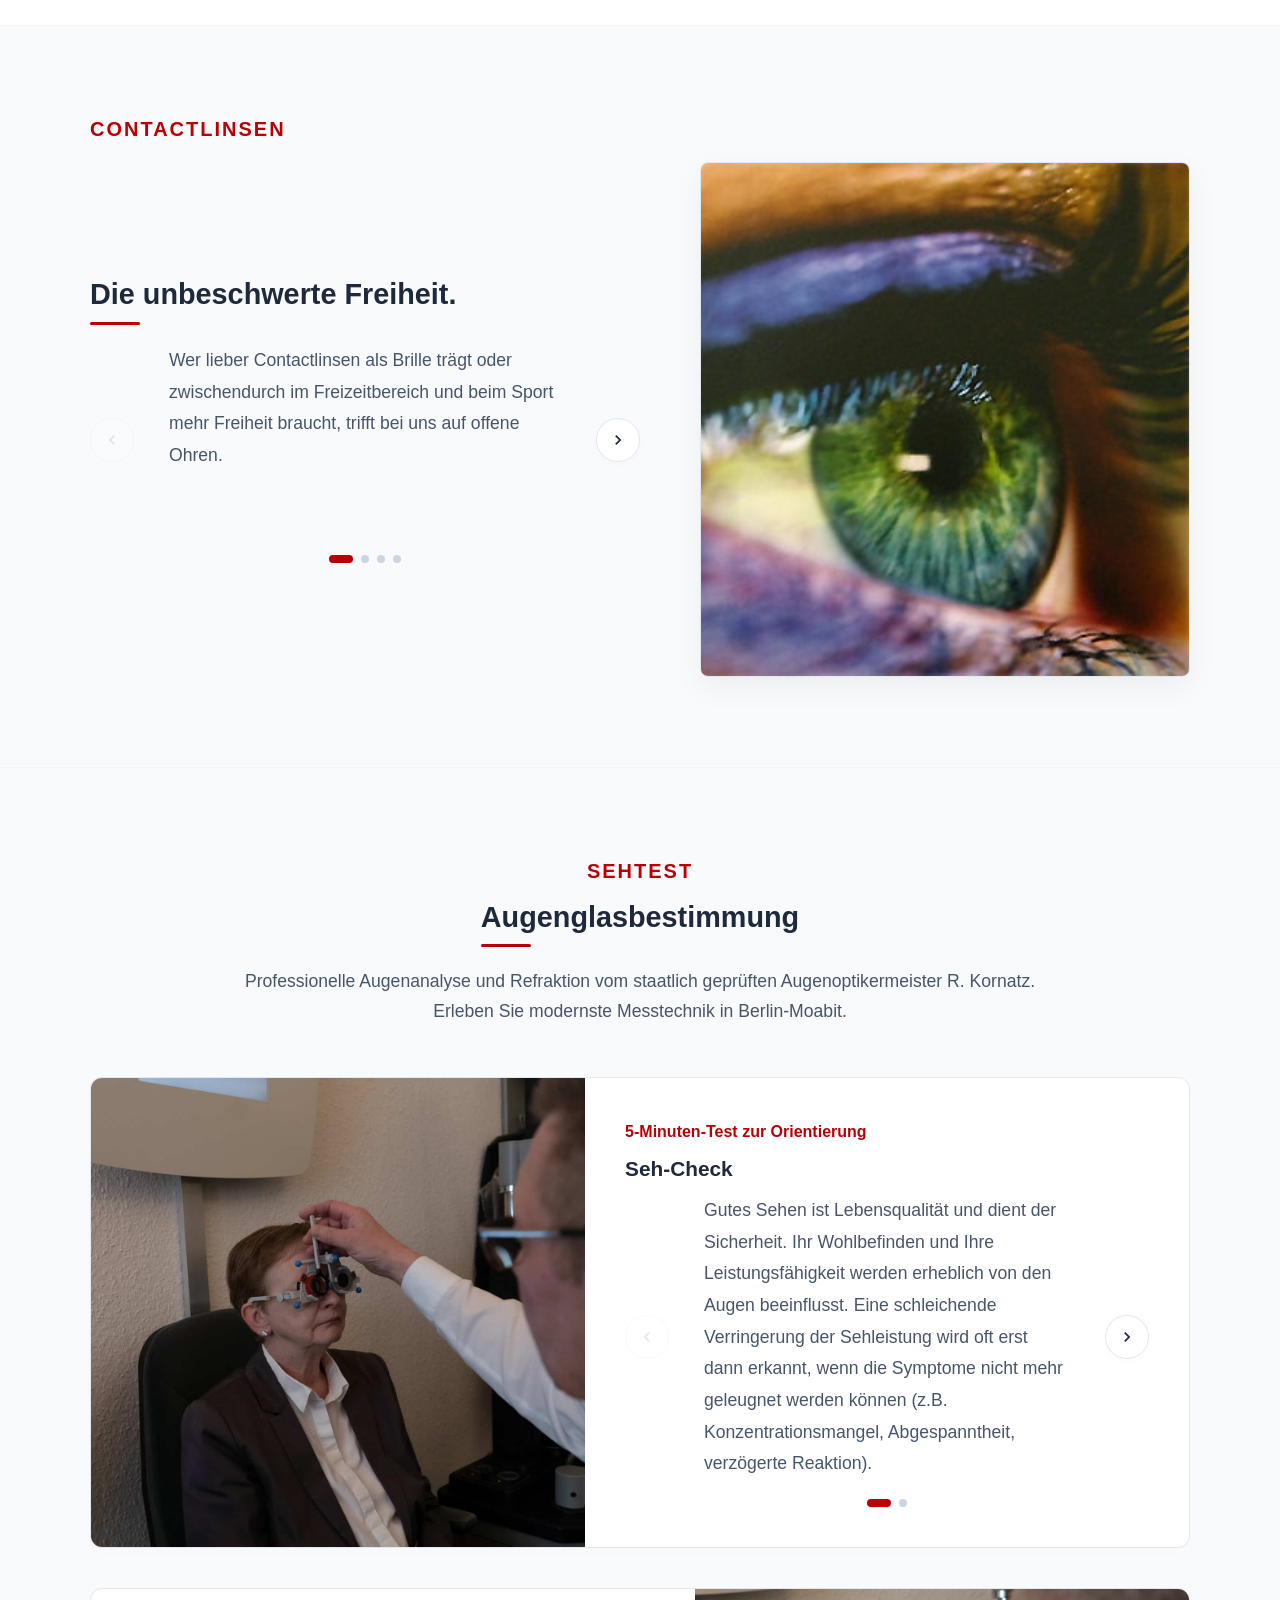
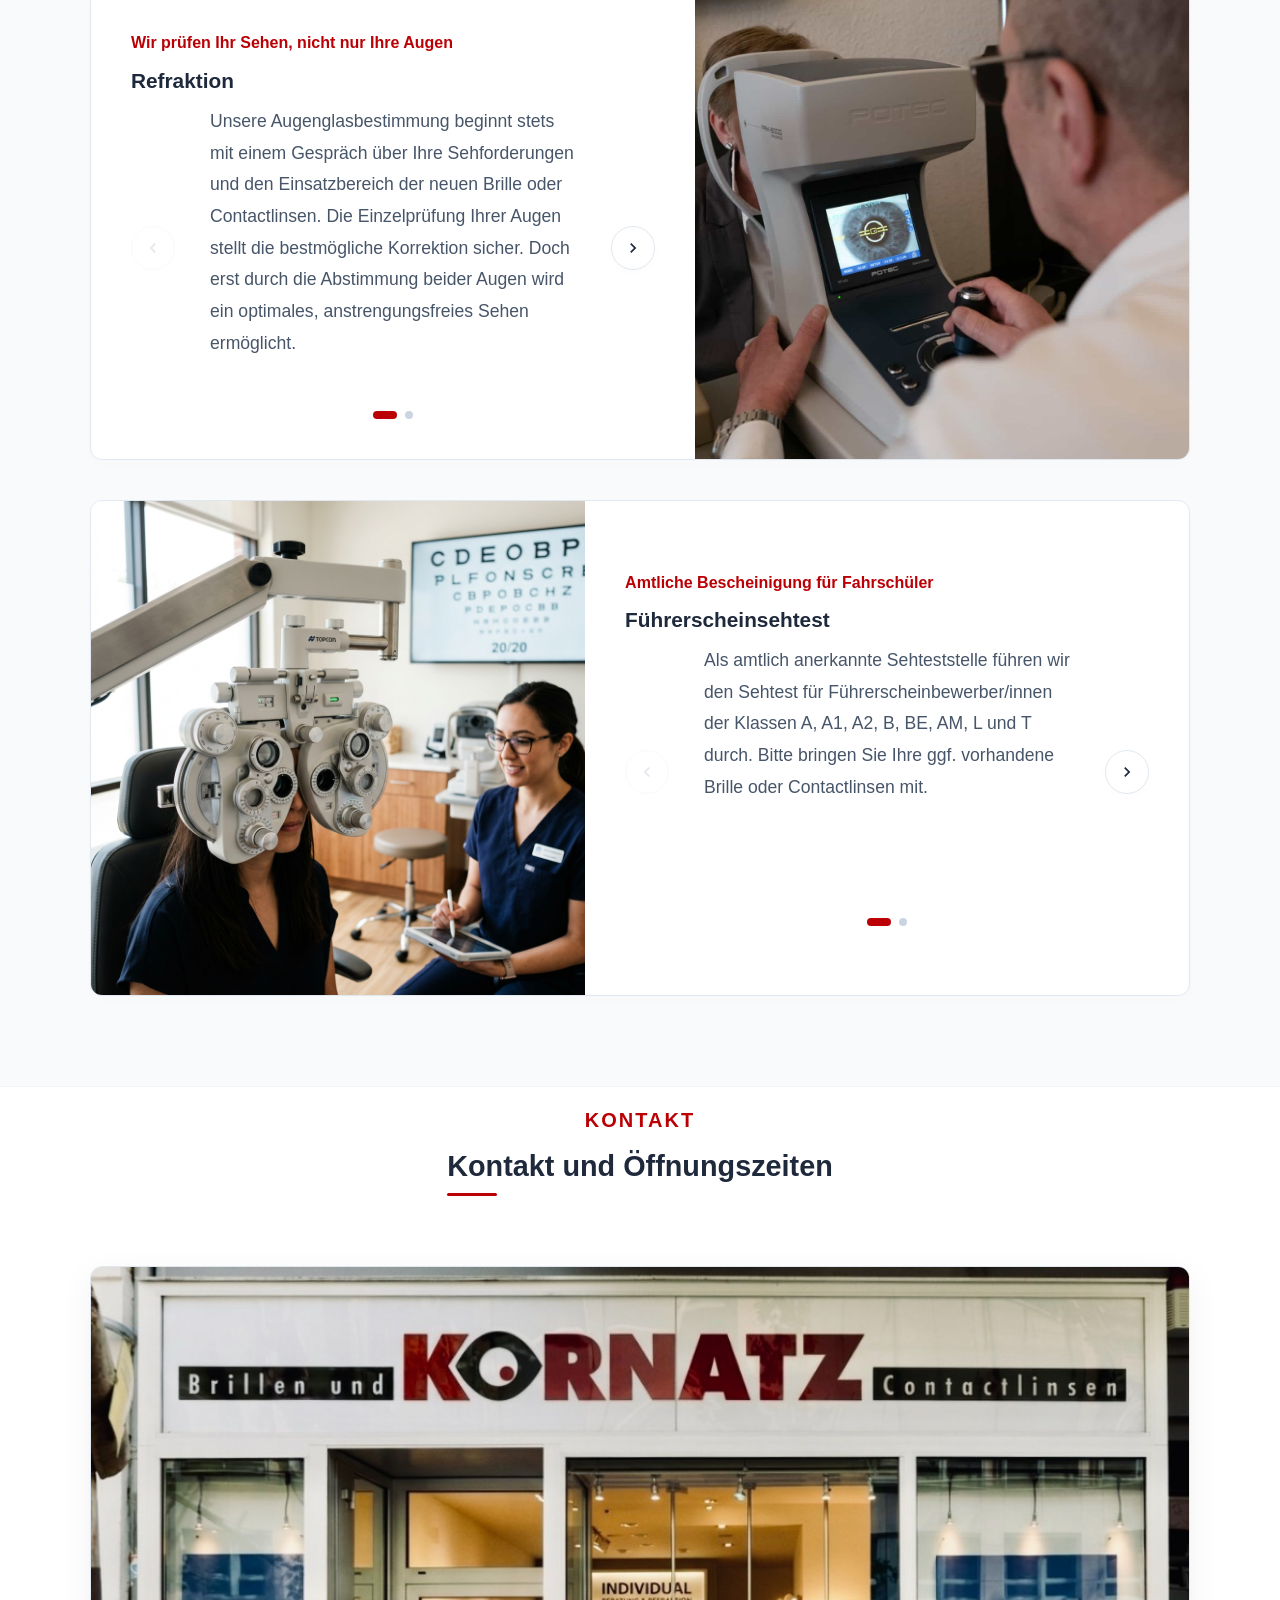
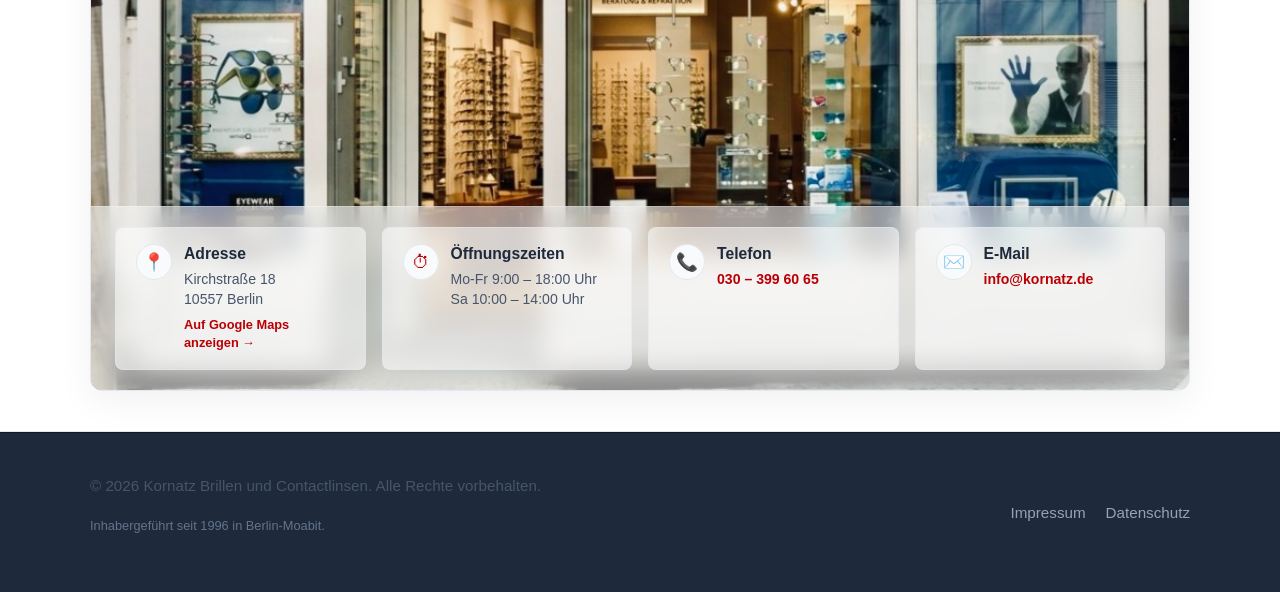
==== commit 4690b195: "feat: enhance SEO and accessibility by adding meta tags and favicons across multiple pages" ====
--- a/website/index.html
+++ b/website/index.html
@@ -4,9 +4,35 @@
 <head>
   <meta charset="UTF-8">
   <meta name="viewport" content="width=device-width, initial-scale=1.0">
-  <title>Kornatz.de | Brillen und Contactlinsen</title>
+  <title>Kornatz.de | Brillen und Contactlinsen in Berlin-Moabit</title>
   <meta name="description"
-    content="Kornatz Brillen und Contactlinsen in Berlin Moabit. Ihr inhabergeführter Optiker seit 1996. Erleben Sie fachkundige Beratung, präzise Augenglasbestimmung und meisterhafte Anfertigung.">
+    content="Kornatz Brillen und Contactlinsen in Berlin-Moabit. Ihr inhabergeführter Optiker seit 1996. Erleben Sie fachkundige Beratung, präzise Augenglasbestimmung und meisterhafte Anfertigung.">
+  <meta name="keywords"
+    content="Optiker Berlin Moabit, Brillen Berlin, Contactlinsen Moabit, Sehtest Berlin, Gleitsichtbrille Berlin, Sehstärke messen, Kontaktlinsenanpassung, Reinhard Kornatz, Optiker Kirchstraße, Führerscheinsehtest Berlin, Meisteroptiker Berlin, Brillenmacher, Gleitsichtgläser, Kontaktlinsenspezialist">
+  <meta name="robots" content="index, follow">
+  <meta name="theme-color" content="#ffffff">
+  <link rel="canonical" href="https://www.kornatz.de/">
+
+  <!-- Open Graph / Facebook -->
+  <meta property="og:type" content="website">
+  <meta property="og:url" content="https://www.kornatz.de/">
+  <meta property="og:title" content="Kornatz.de | Brillen und Contactlinsen in Berlin-Moabit">
+  <meta property="og:description"
+    content="Kornatz Brillen und Contactlinsen in Berlin-Moabit. Ihr inhabergeführter Optiker seit 1996. Fachkundige Beratung, präzise Augenglasbestimmung und meisterhafte Anfertigung in eigener Meisterwerkstatt.">
+  <meta property="og:image" content="https://www.kornatz.de/images/storefront.jpg">
+  <meta property="og:locale" content="de_DE">
+
+  <!-- Twitter -->
+  <meta name="twitter:card" content="summary_large_image">
+  <meta name="twitter:url" content="https://www.kornatz.de/">
+  <meta name="twitter:title" content="Kornatz.de | Brillen und Contactlinsen in Berlin-Moabit">
+  <meta name="twitter:description"
+    content="Kornatz Brillen und Contactlinsen in Berlin-Moabit. Ihr inhabergeführter Optiker seit 1996. Fachkundige Beratung, präzise Augenglasbestimmung und meisterhafte Anfertigung in eigener Meisterwerkstatt.">
+  <meta name="twitter:image" content="https://www.kornatz.de/images/storefront.jpg">
+
+  <!-- Favicons and Icons -->
+  <link rel="icon" href="images/icon.png" type="image/png">
+  <link rel="apple-touch-icon" href="images/icon.png">
 
   <!-- Custom design system stylesheet -->
   <link rel="stylesheet" href="style.css">
--- a/website/style.css
+++ b/website/style.css
@@ -705,7 +705,7 @@
 }
 
 .legal-content {
-  padding: 50px 0;
+  padding: 50px 20px;
   max-width: 850px;
   margin: 0 auto;
 }
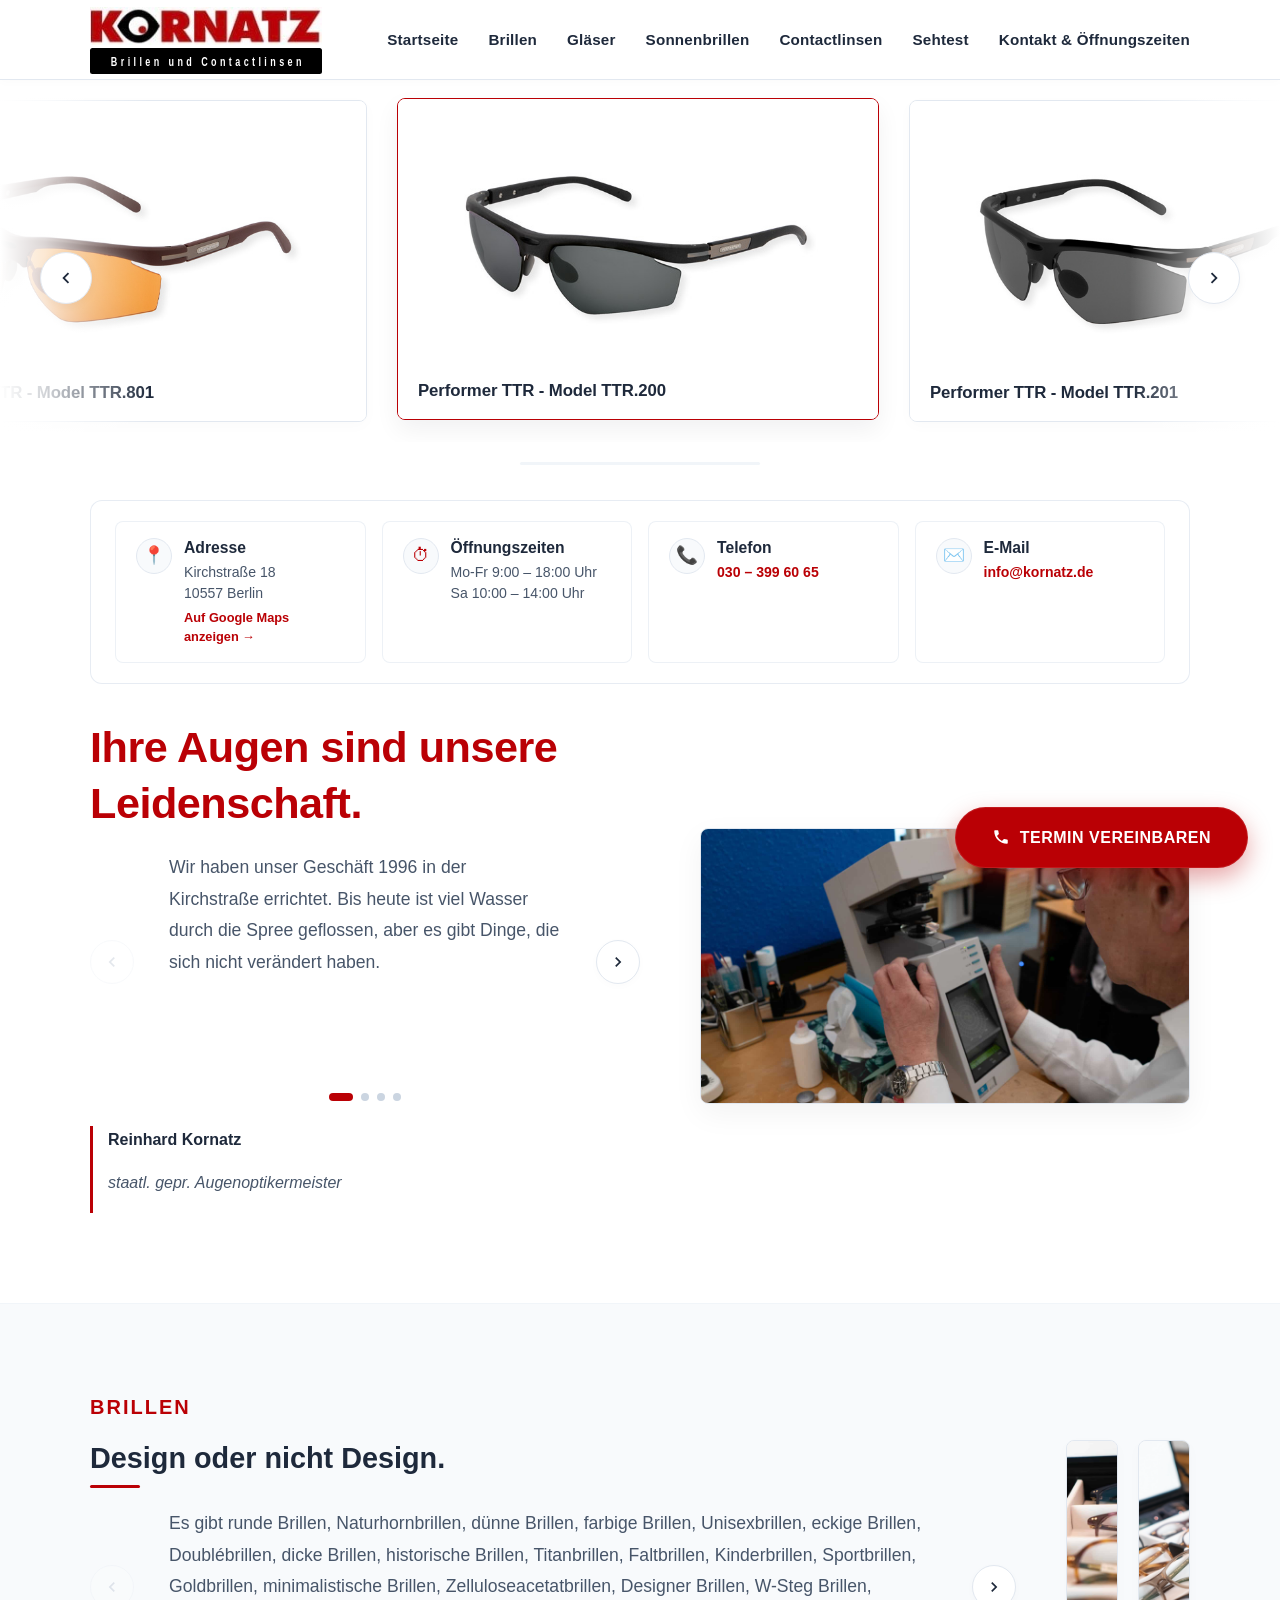
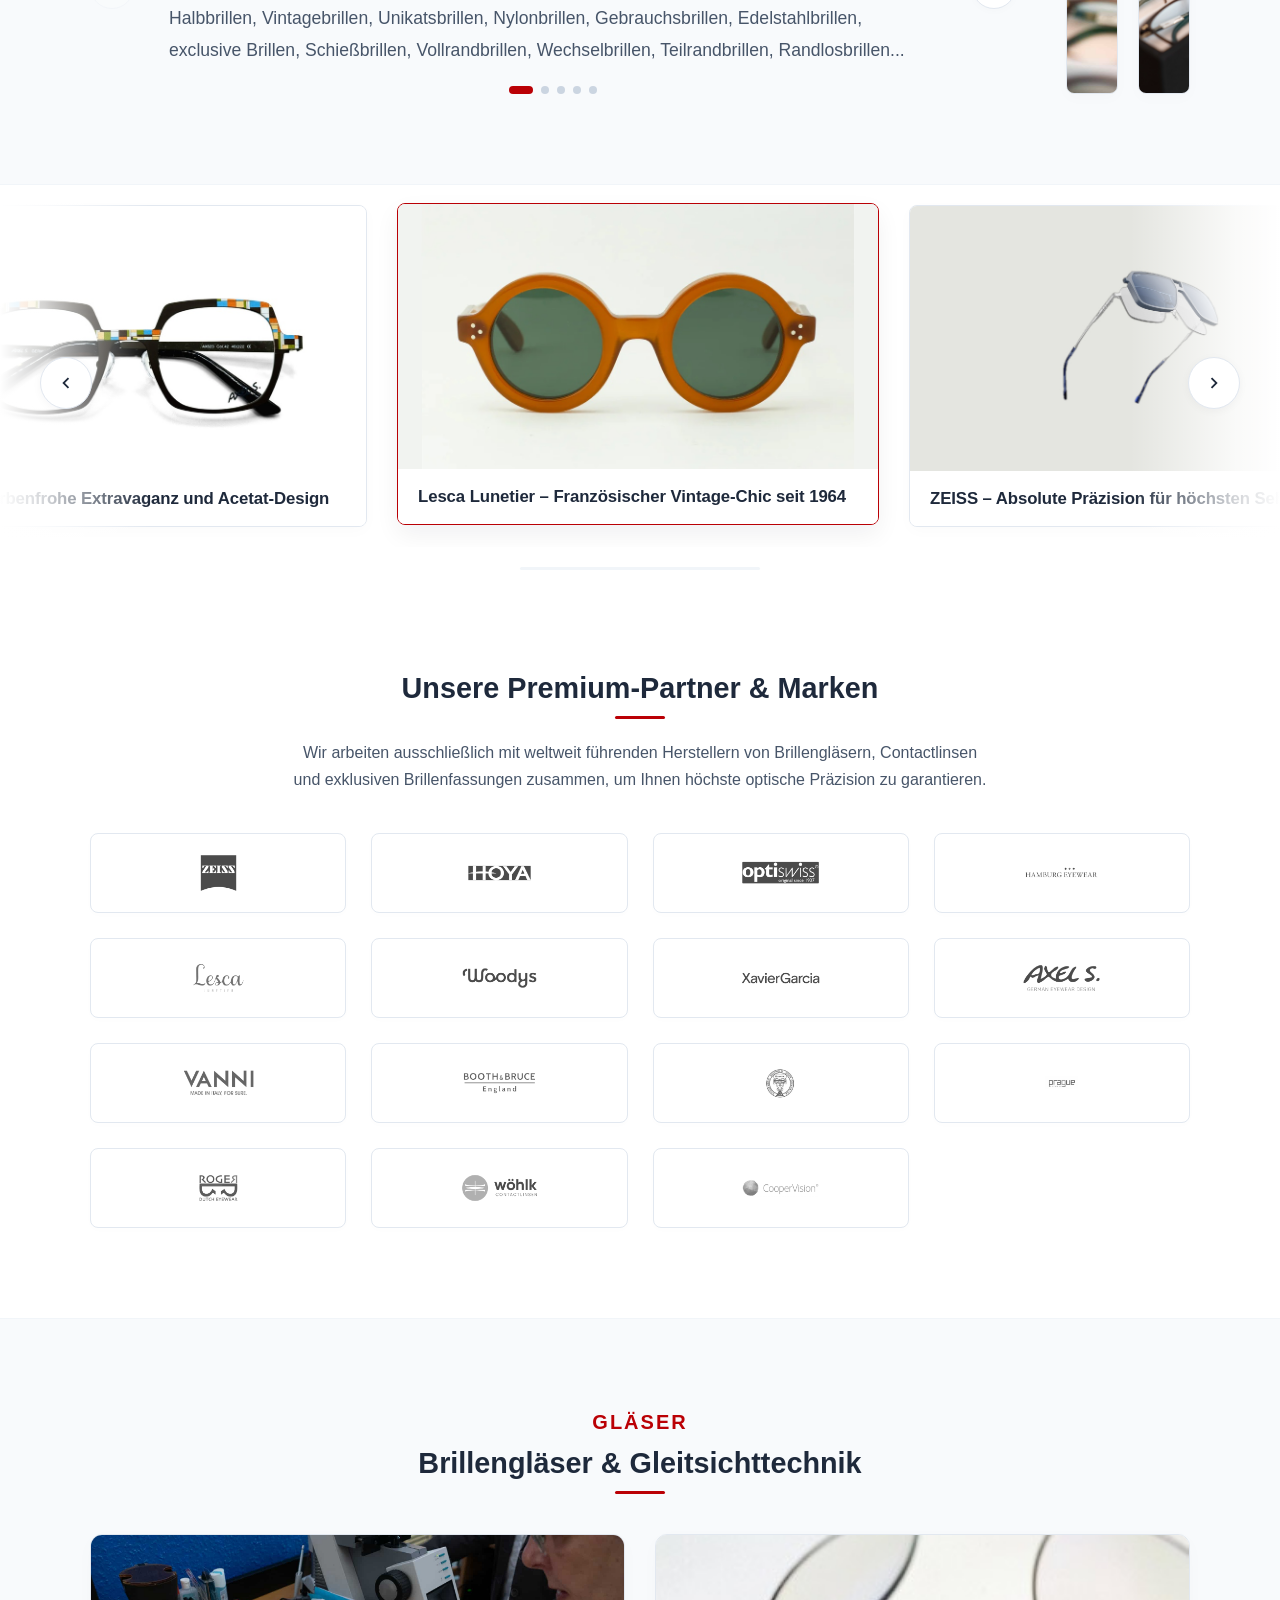
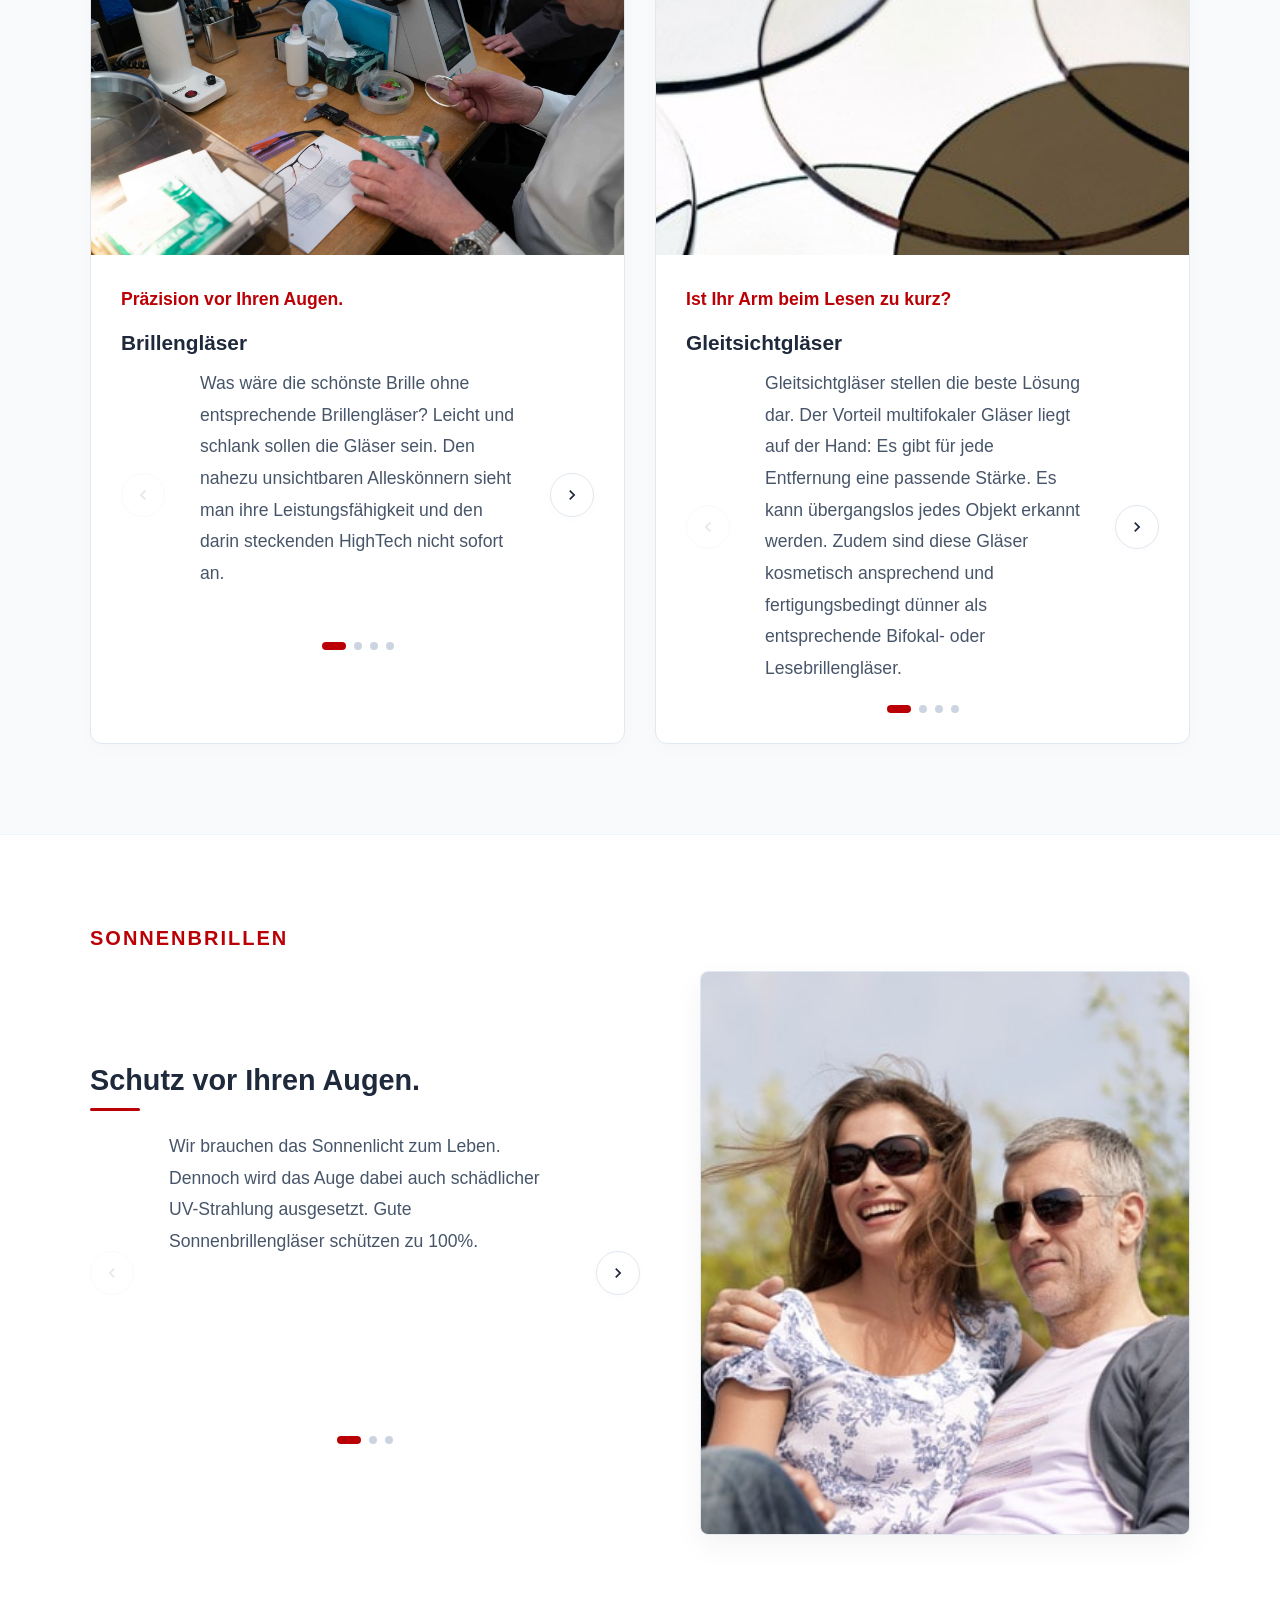
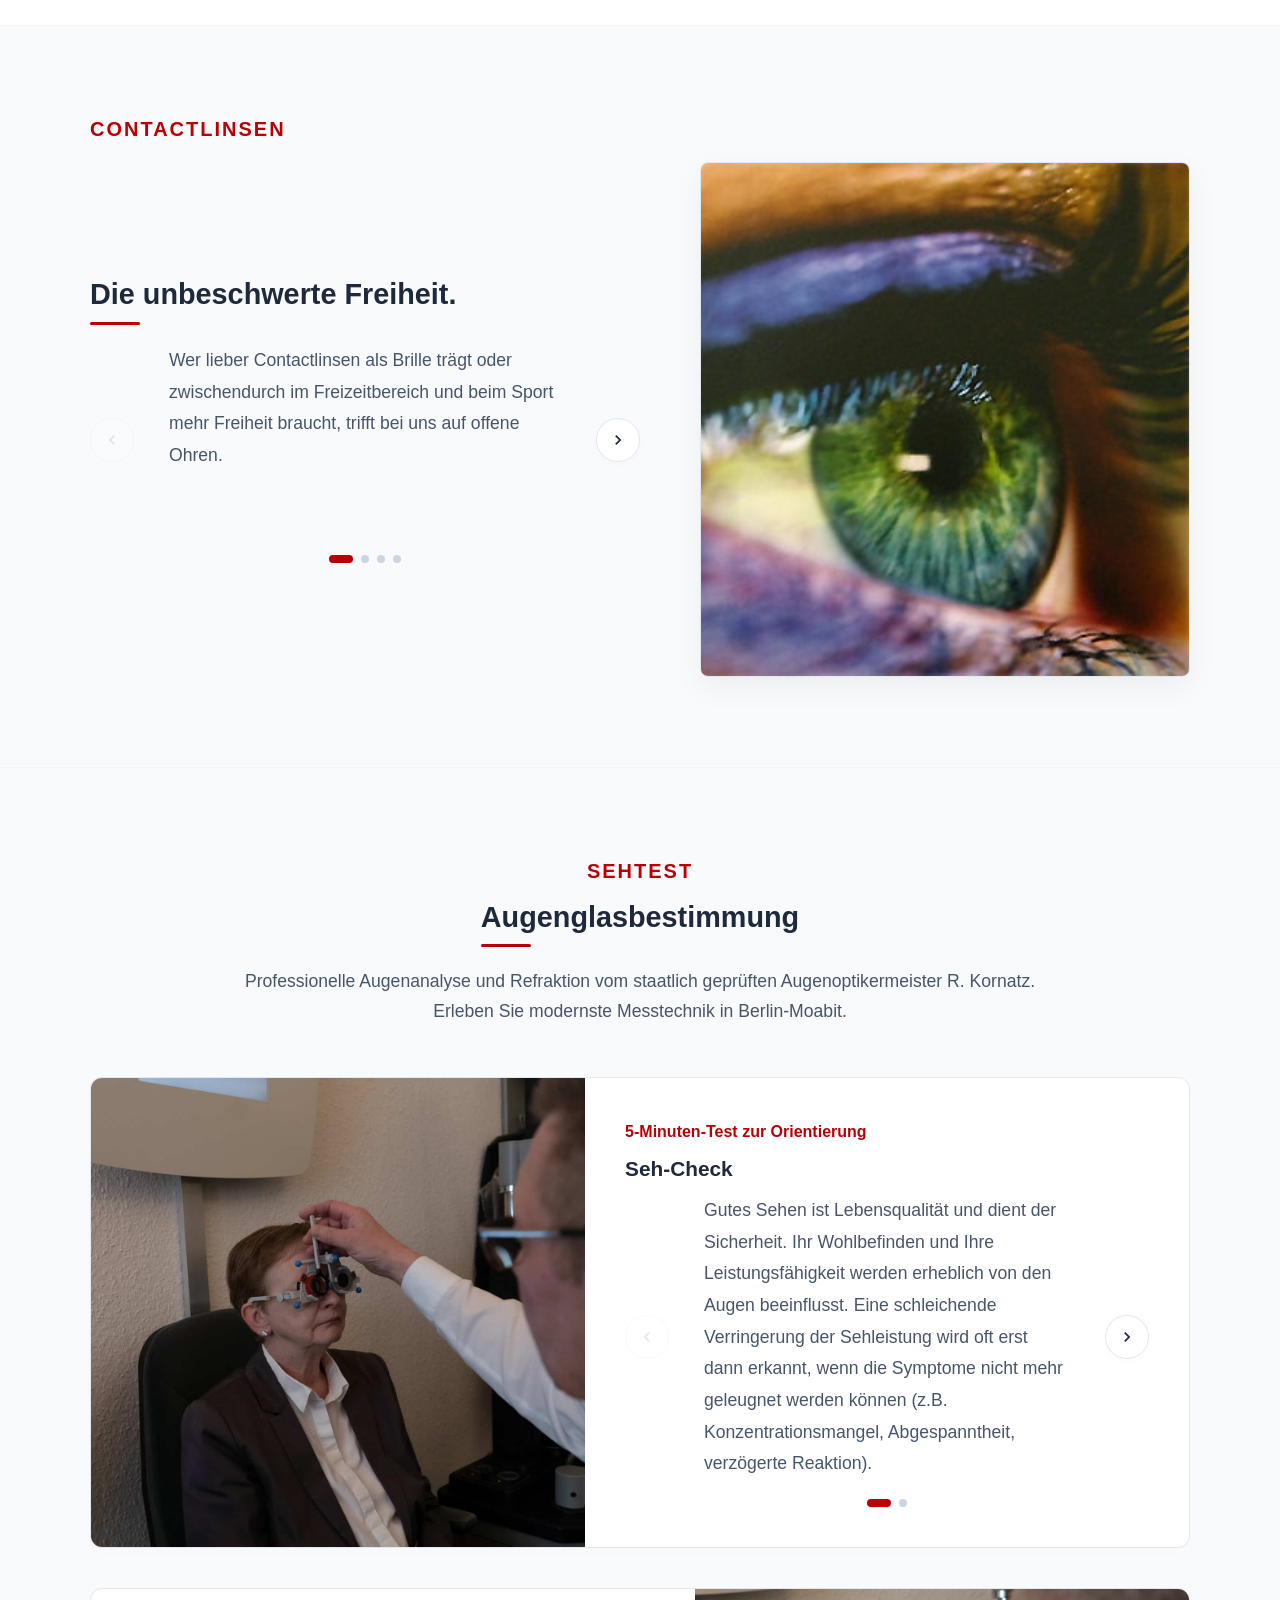
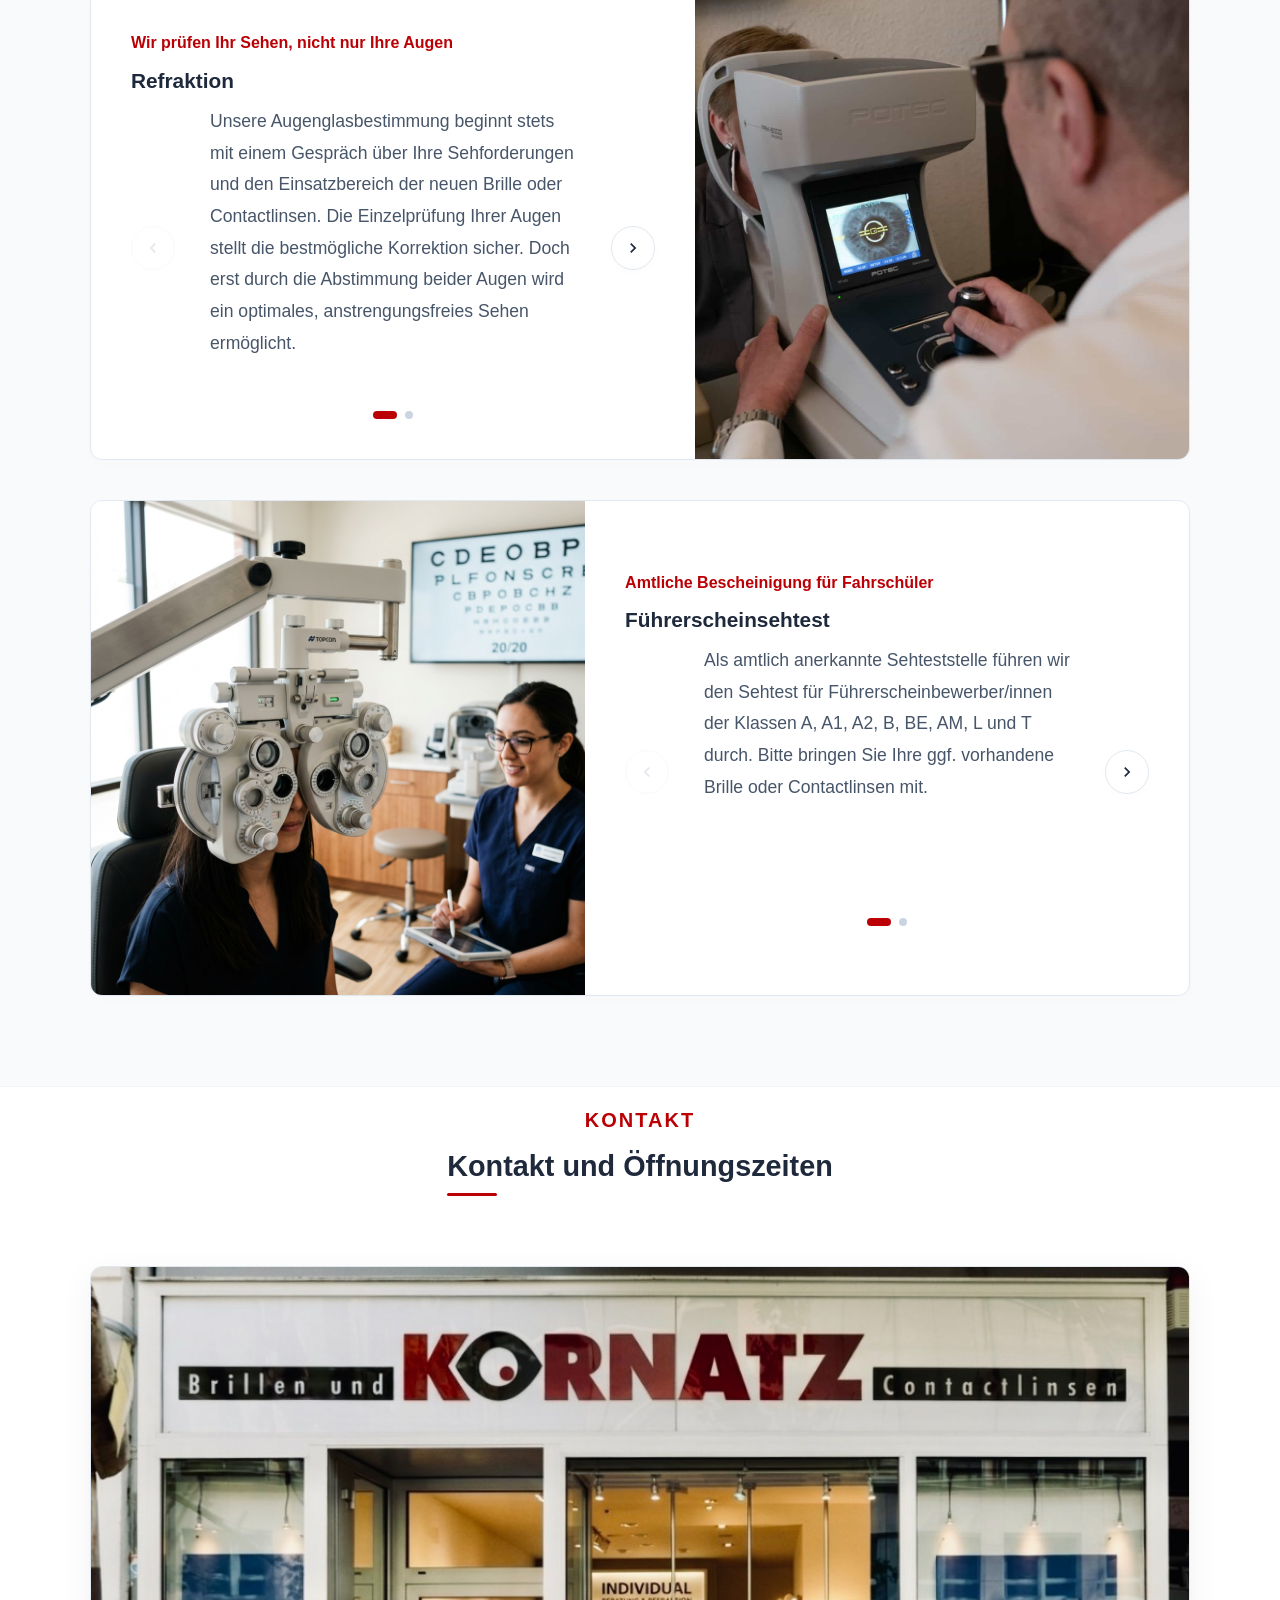
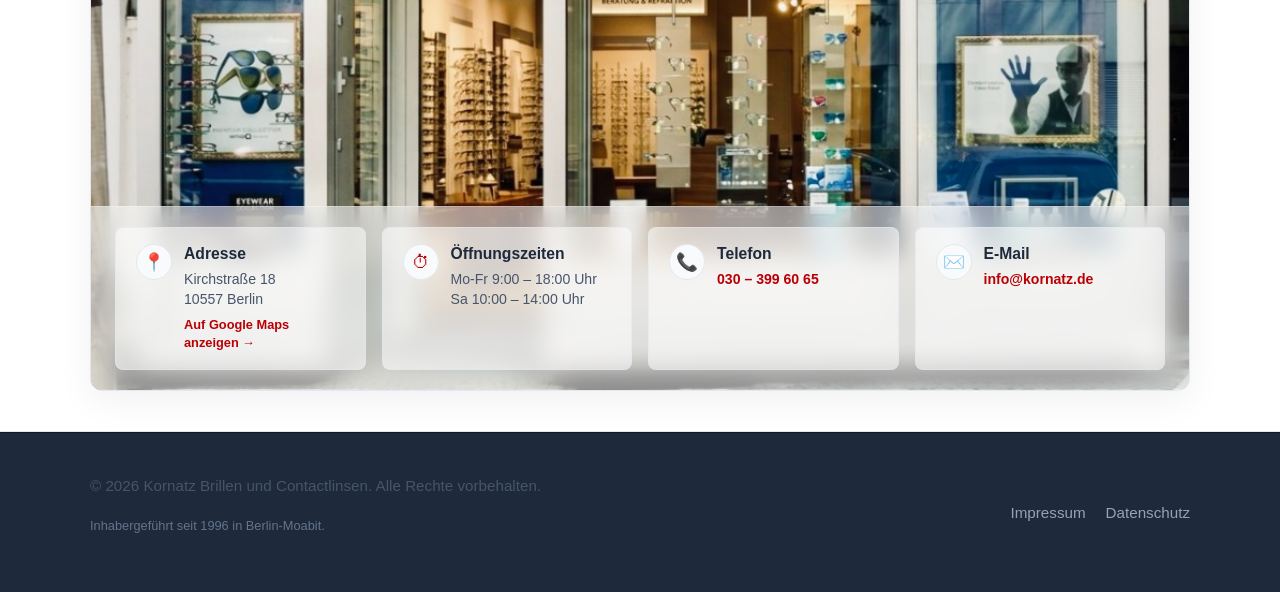
==== commit 9bac256a: "Refactor website structure and enhance functionality - Removed Google Fonts preconnect and styleshee" ====
--- a/website/index.html
+++ b/website/index.html
@@ -43,7 +43,7 @@
   <!-- Header Navigation Area -->
   <header>
     <div class="container header-container">
-      <a href="#home" class="logo-link" aria-label="Kornatz.de Startseite">
+      <a href="index.html#home" class="logo-link" aria-label="Kornatz.de Startseite">
         <div class="logo-container">
           <img class="logo-img" src="images/logo.jpg" alt="Kornatz Brillen und Contactlinsen Logo">
           <div class="logo-banderole"><span class="logo-claim">Brillen und Contactlinsen</span></div>
@@ -57,13 +57,13 @@
       </label>
 
       <nav class="nav-links">
-        <a href="#home" onclick="document.getElementById('menu-btn').checked = false;">Startseite</a>
-        <a href="#brillen" onclick="document.getElementById('menu-btn').checked = false;">Brillen</a>
-        <a href="#glaeser" onclick="document.getElementById('menu-btn').checked = false;">Gläser</a>
-        <a href="#sonnenschutz" onclick="document.getElementById('menu-btn').checked = false;">Sonnenbrillen</a>
-        <a href="#contactlinsen" onclick="document.getElementById('menu-btn').checked = false;">Contactlinsen</a>
-        <a href="#sehtest" onclick="document.getElementById('menu-btn').checked = false;">Sehtest</a>
-        <a href="#kontakt" onclick="document.getElementById('menu-btn').checked = false;">Kontakt</a>
+        <a href="index.html#home" onclick="document.getElementById('menu-btn').checked = false;">Startseite</a>
+        <a href="index.html#brillen" onclick="document.getElementById('menu-btn').checked = false;">Brillen</a>
+        <a href="index.html#glaeser" onclick="document.getElementById('menu-btn').checked = false;">Gläser</a>
+        <a href="index.html#sonnenschutz" onclick="document.getElementById('menu-btn').checked = false;">Sonnenbrillen</a>
+        <a href="index.html#contactlinsen" onclick="document.getElementById('menu-btn').checked = false;">Contactlinsen</a>
+        <a href="index.html#sehtest" onclick="document.getElementById('menu-btn').checked = false;">Sehtest</a>
+        <a href="index.html#kontakt" onclick="document.getElementById('menu-btn').checked = false;">Kontakt & Öffnungszeiten</a>
       </nav>
     </div>
   </header>
@@ -440,7 +440,9 @@
     </div>
   </footer>
 
-  <script src="gallery.js"></script>
+  <script src="scripts/glasses-gallery.js"></script>
+  <script src="scripts/text-slider.js"></script>
+  <script src="scripts/gallery.js"></script>
 
 </body>
 
--- a/website/style.css
+++ b/website/style.css
@@ -21,8 +21,8 @@
   --accent-blue: #2ea3f2;
   
   /* Typography */
-  --font-display: 'Manrope', -apple-system, BlinkMacSystemFont, "Segoe UI", Roboto, sans-serif;
-  --font-body: 'Inter', -apple-system, BlinkMacSystemFont, "Segoe UI", Roboto, sans-serif;
+  --font-display: -apple-system, BlinkMacSystemFont, "Segoe UI", Roboto, Helvetica, Arial, sans-serif;
+  --font-body: -apple-system, BlinkMacSystemFont, "Segoe UI", Roboto, Helvetica, Arial, sans-serif;
   
   /* Layout */
   --max-width: 1140px;
@@ -995,6 +995,7 @@
   padding: 20px 0 40px 0;
   border-bottom: 1px solid #e2e8f0;
   background-color: var(--bg-light);
+  scroll-margin-top: 75px;
 }
 
 /* Container acts as card context; holds the image and overlaid info bar */
